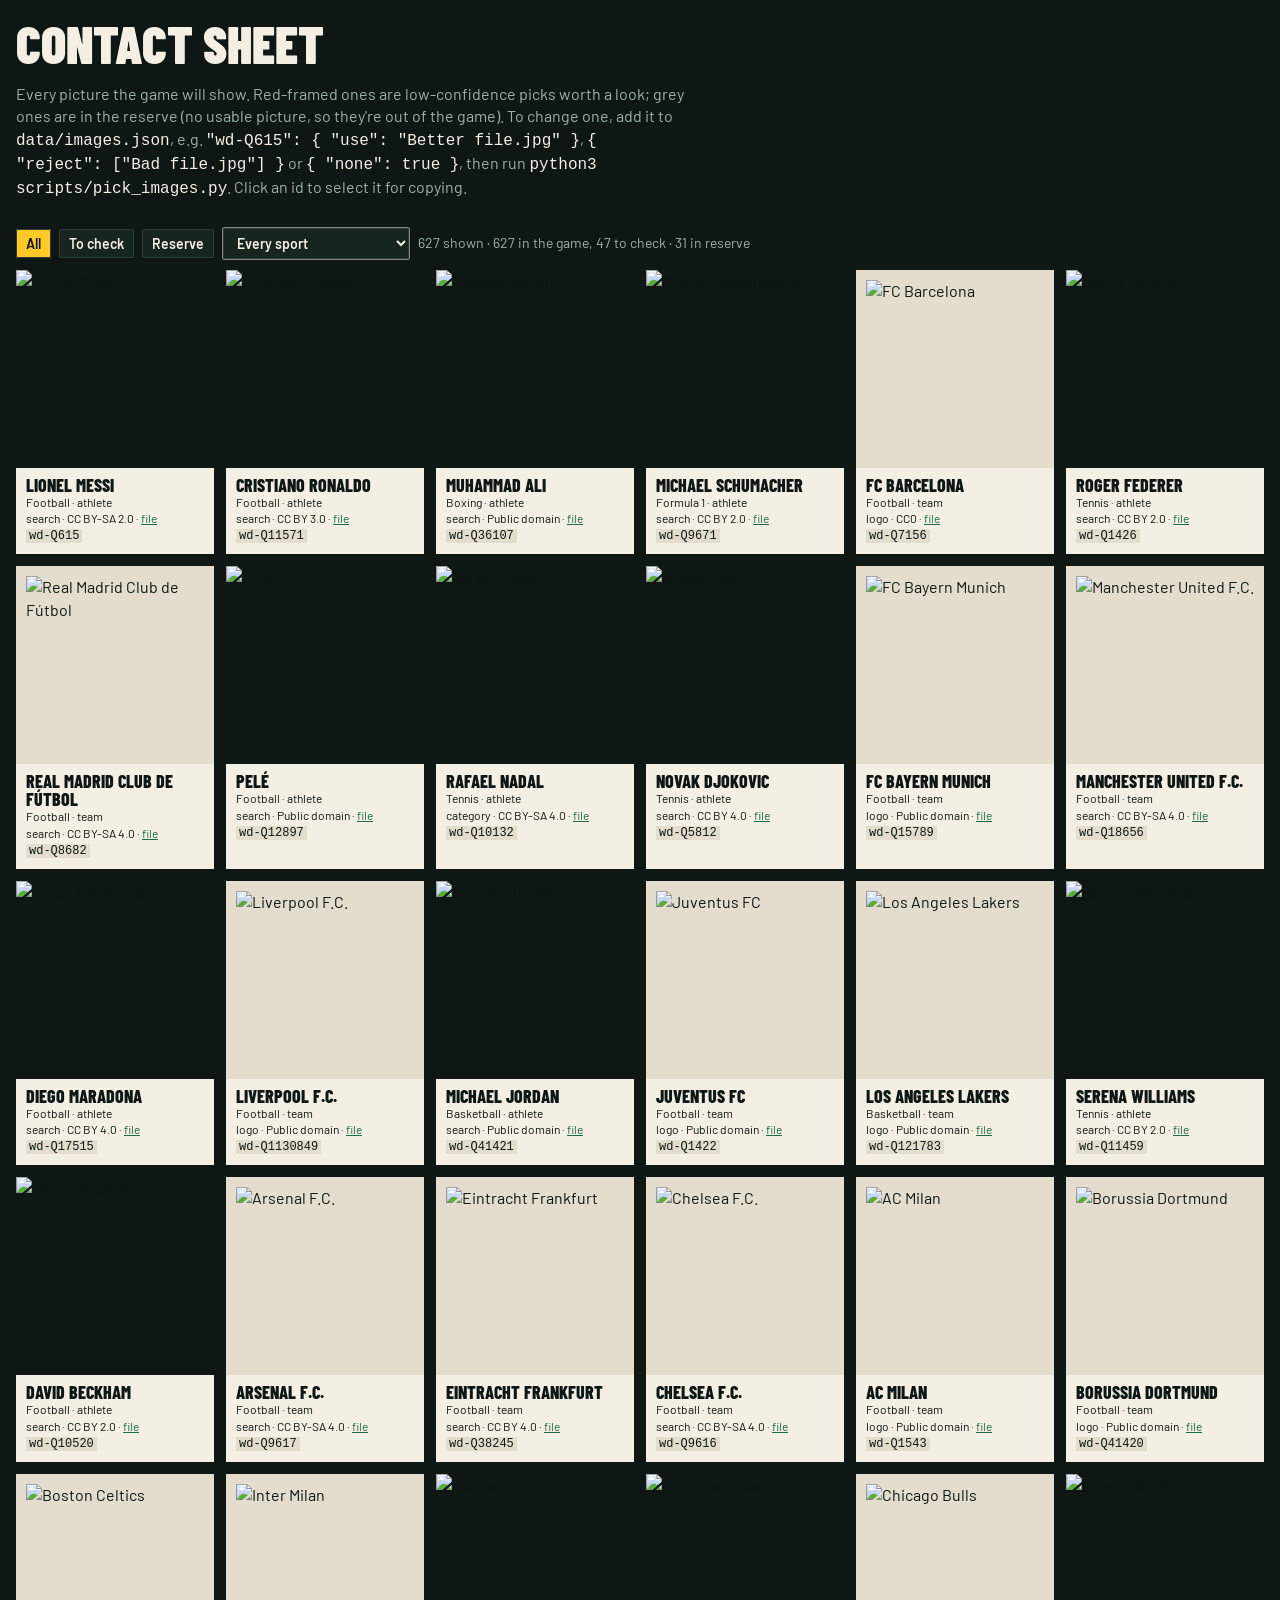
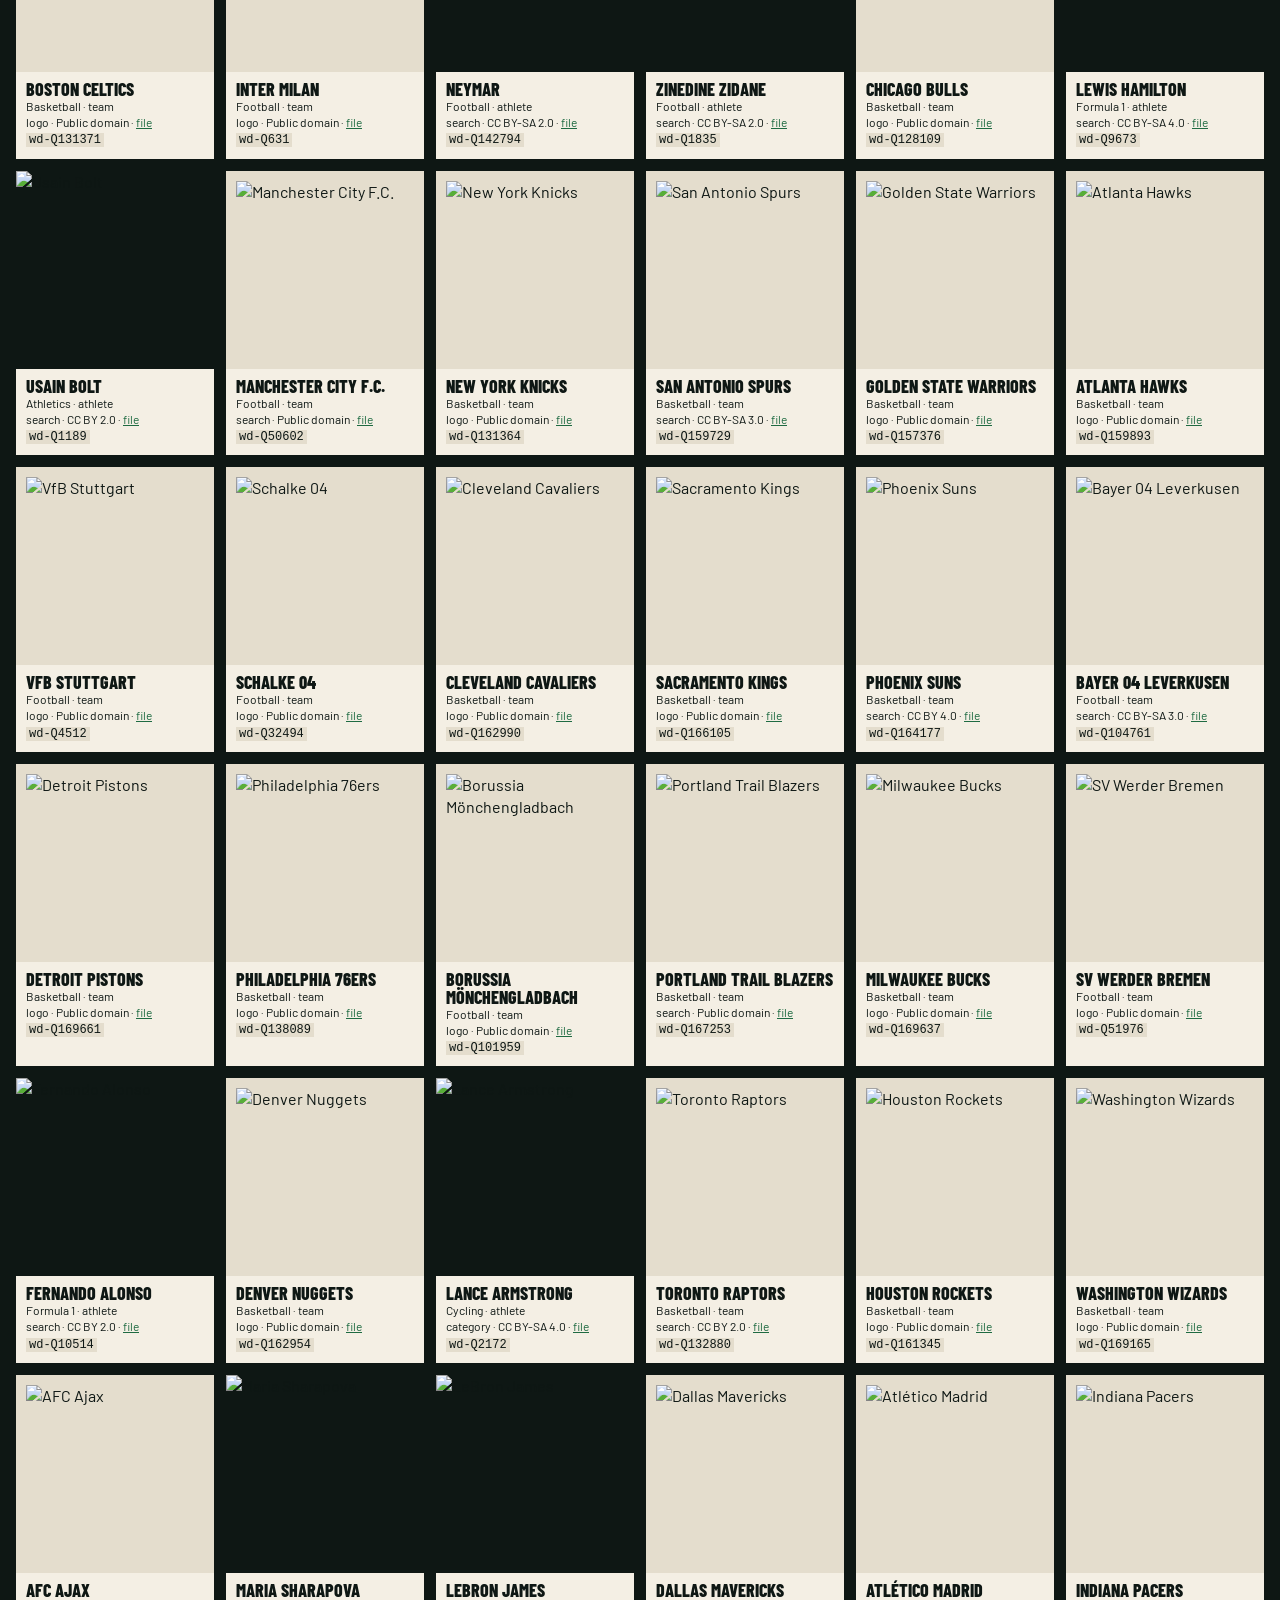
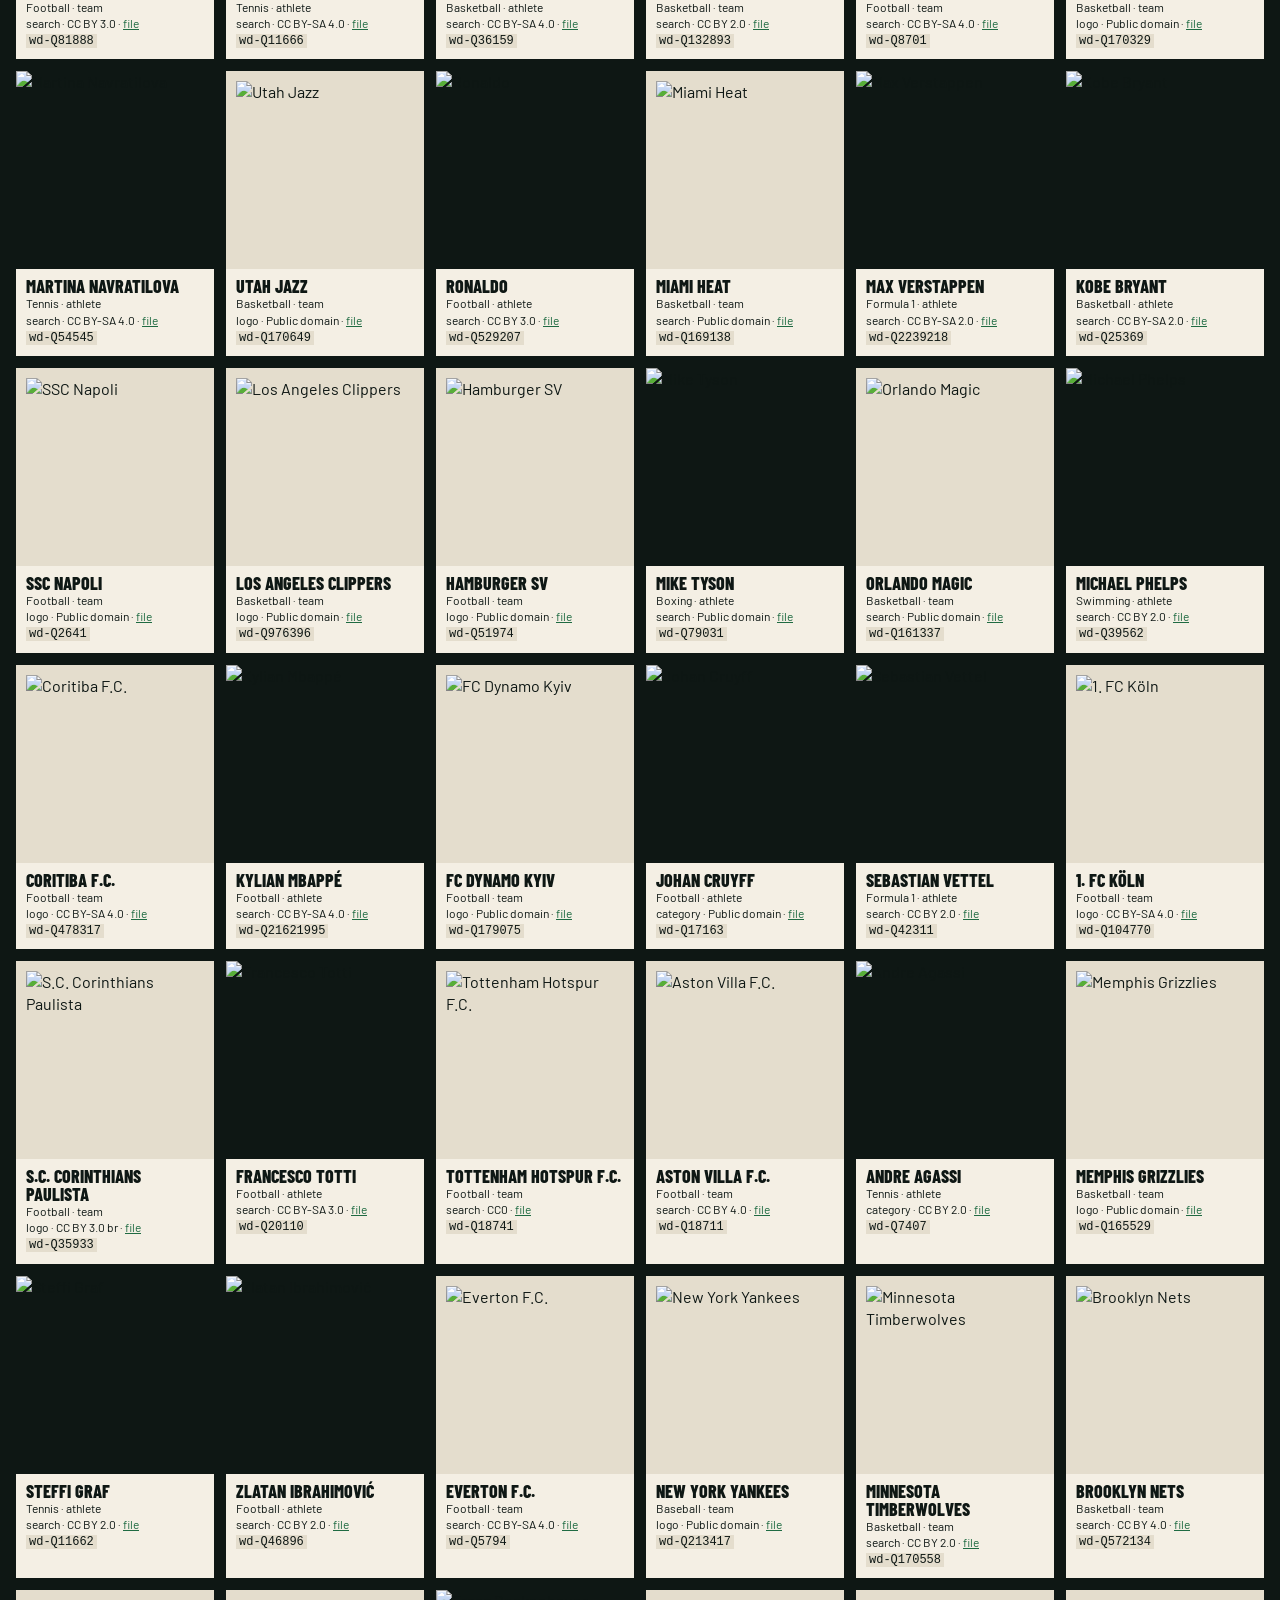
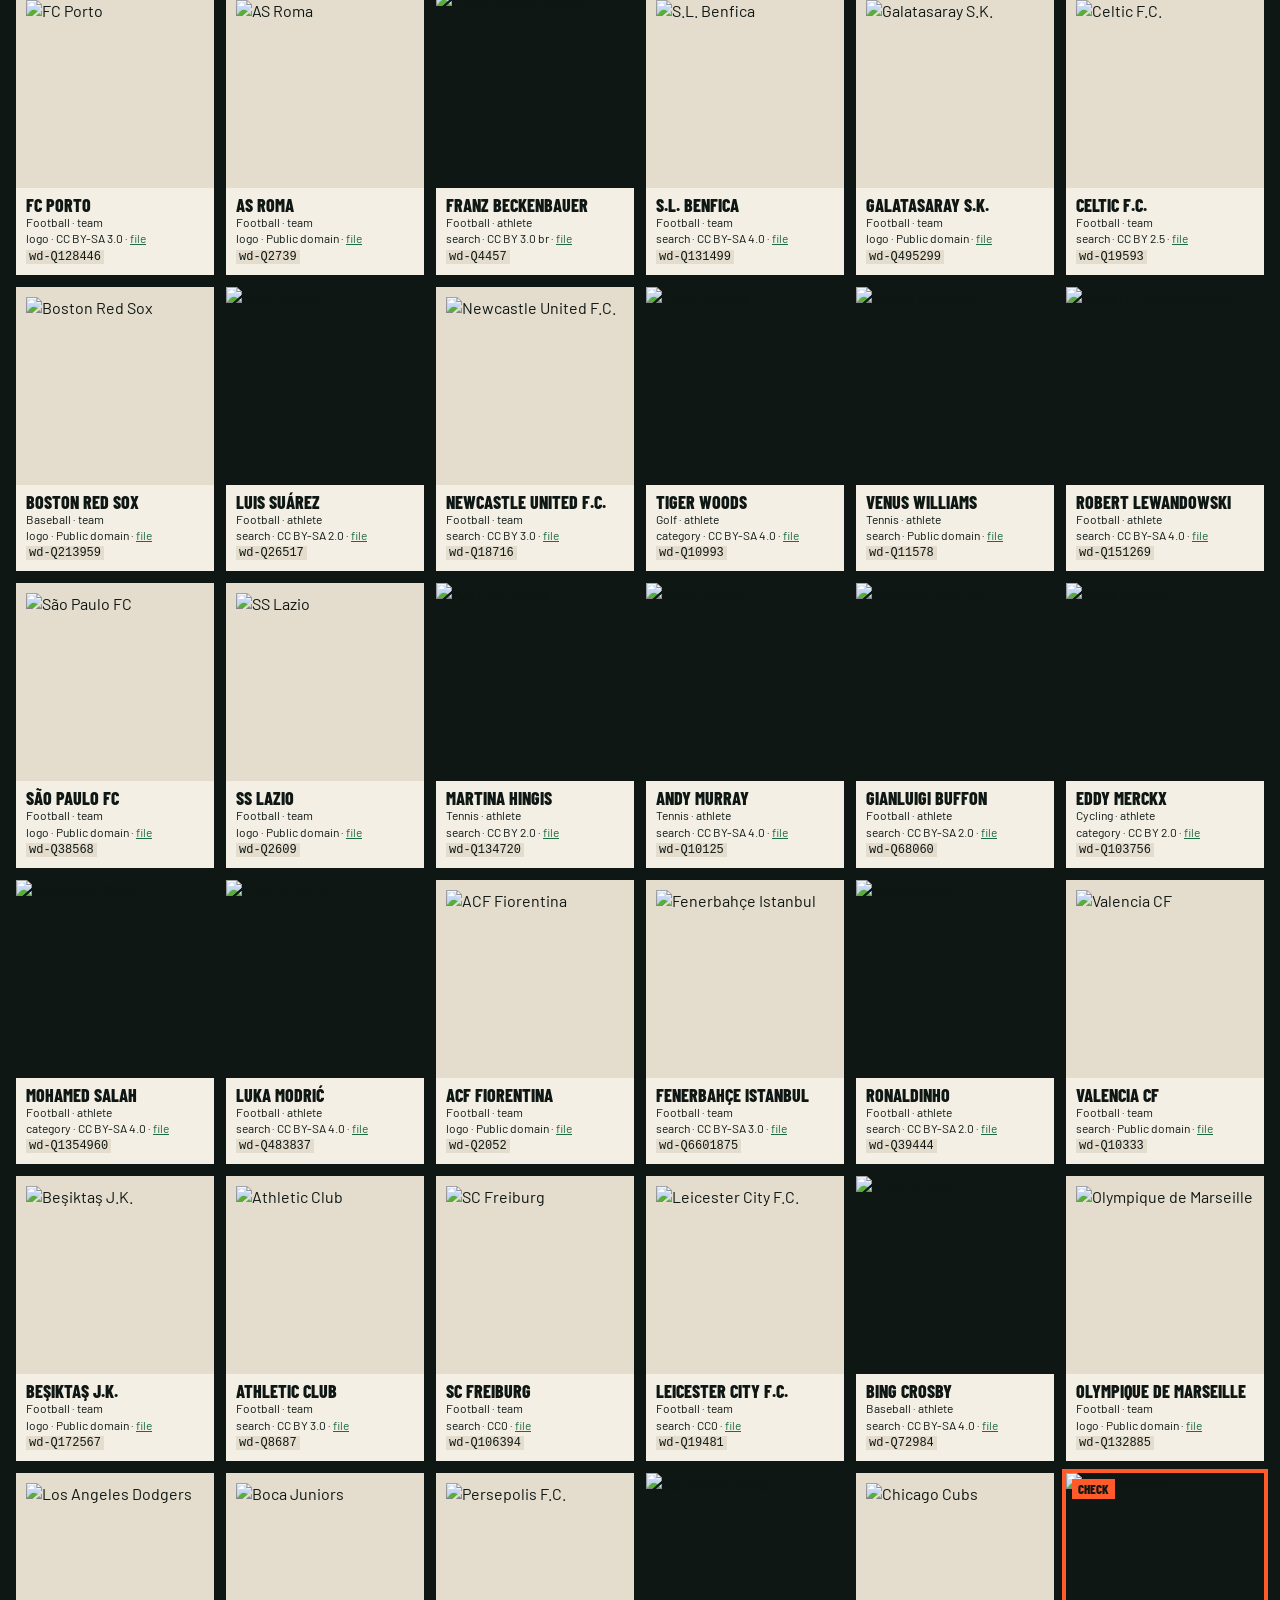
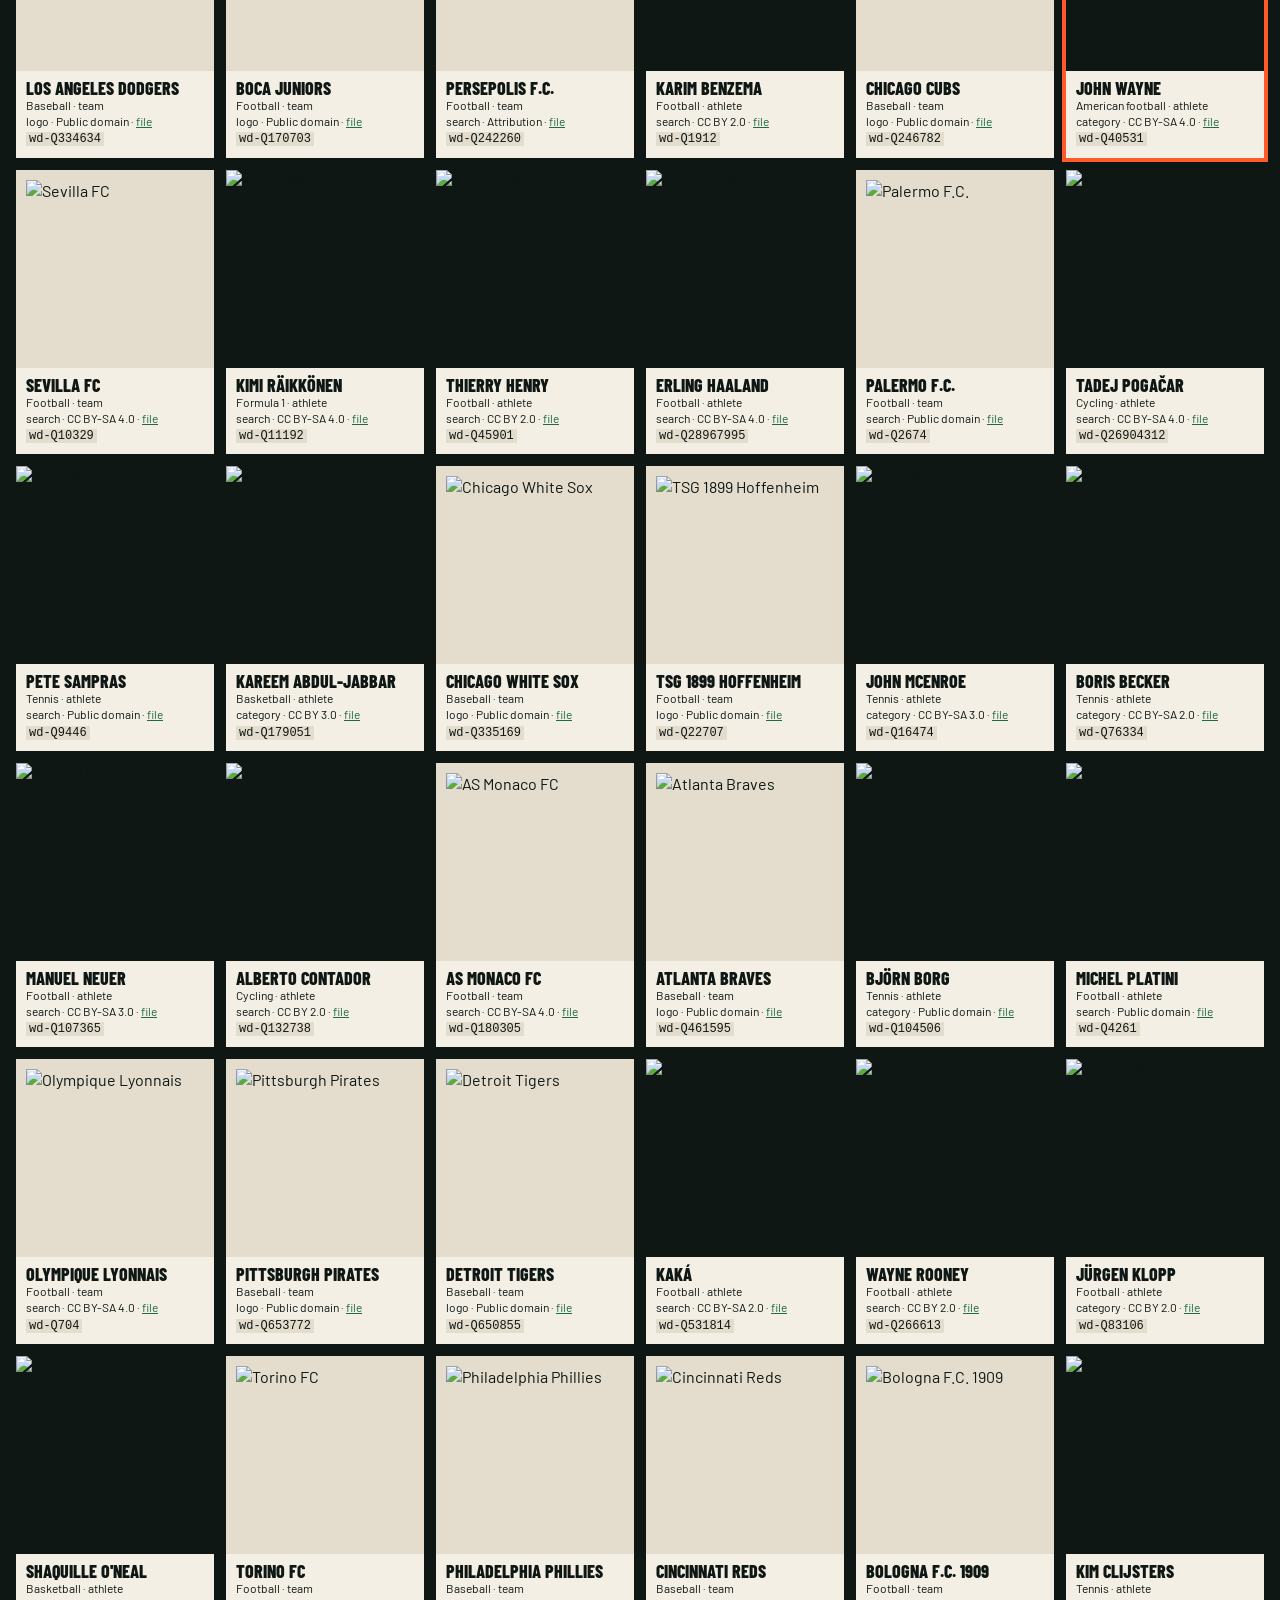
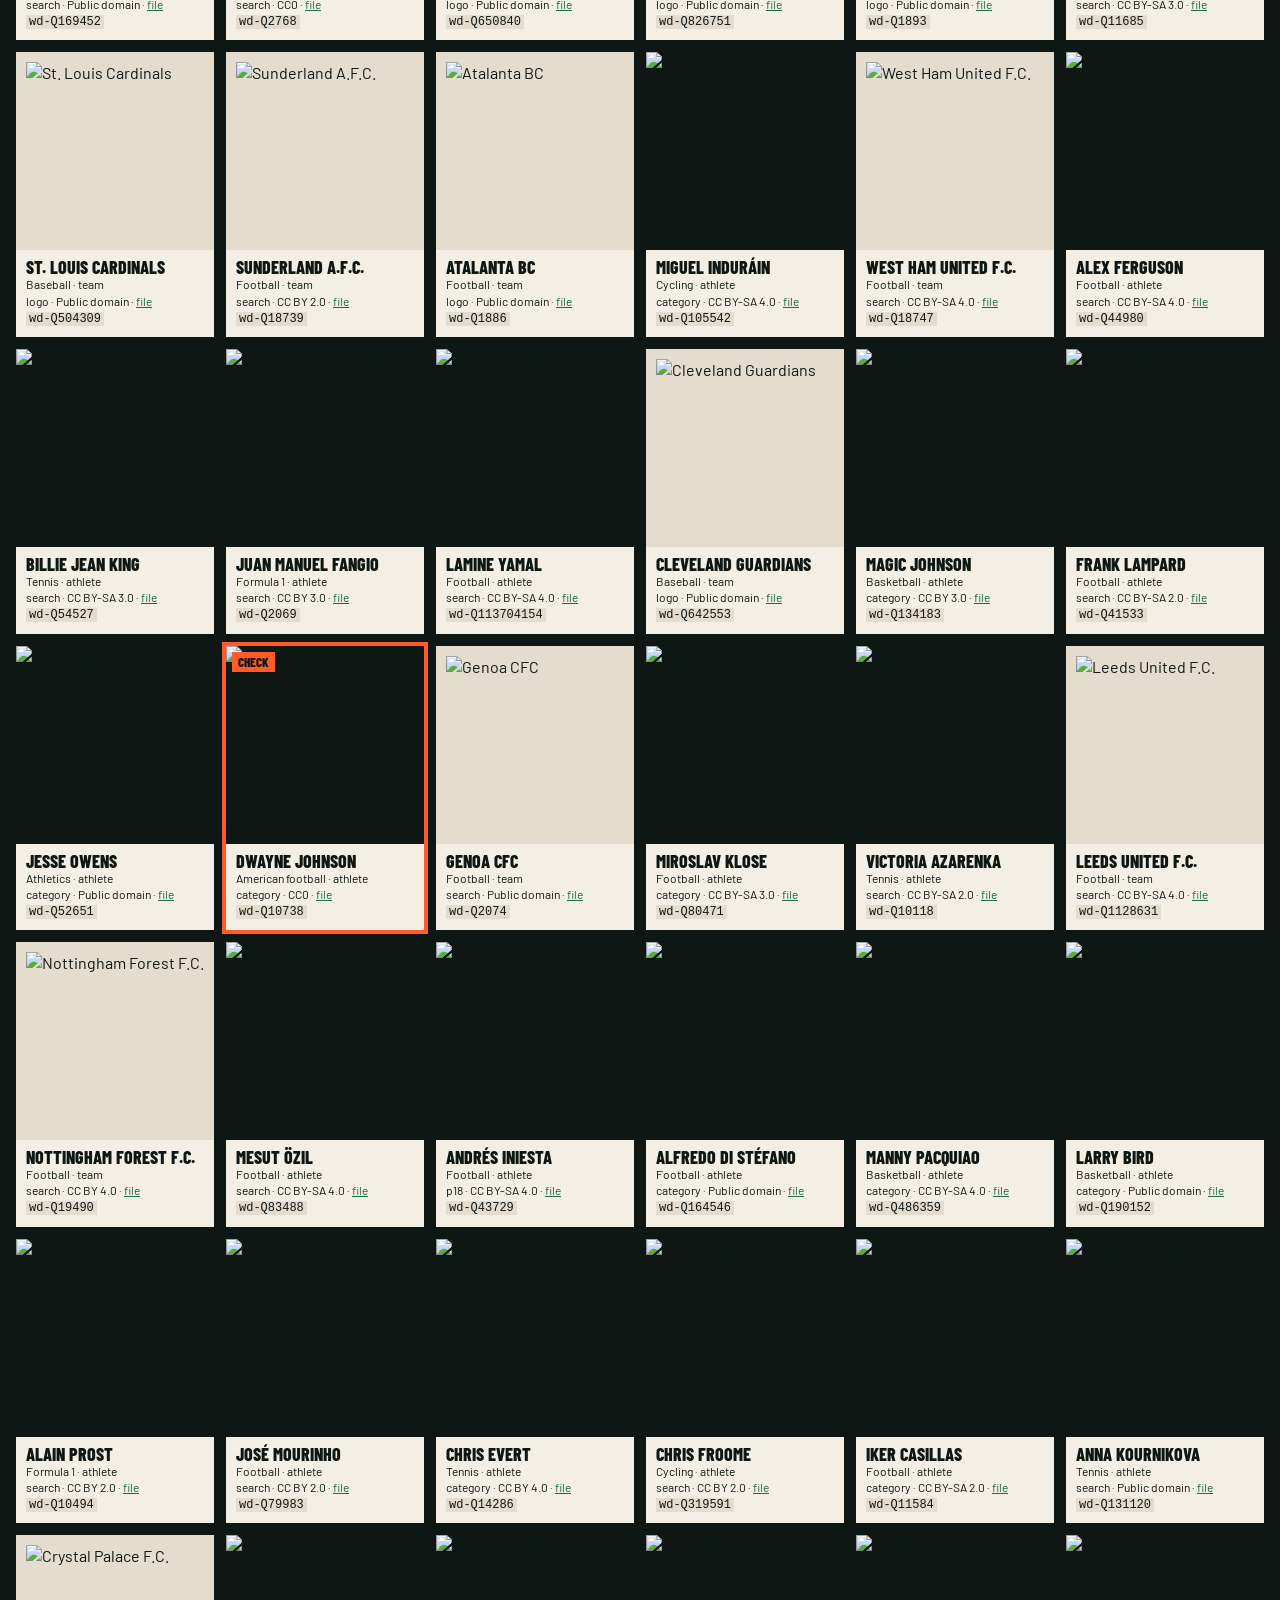
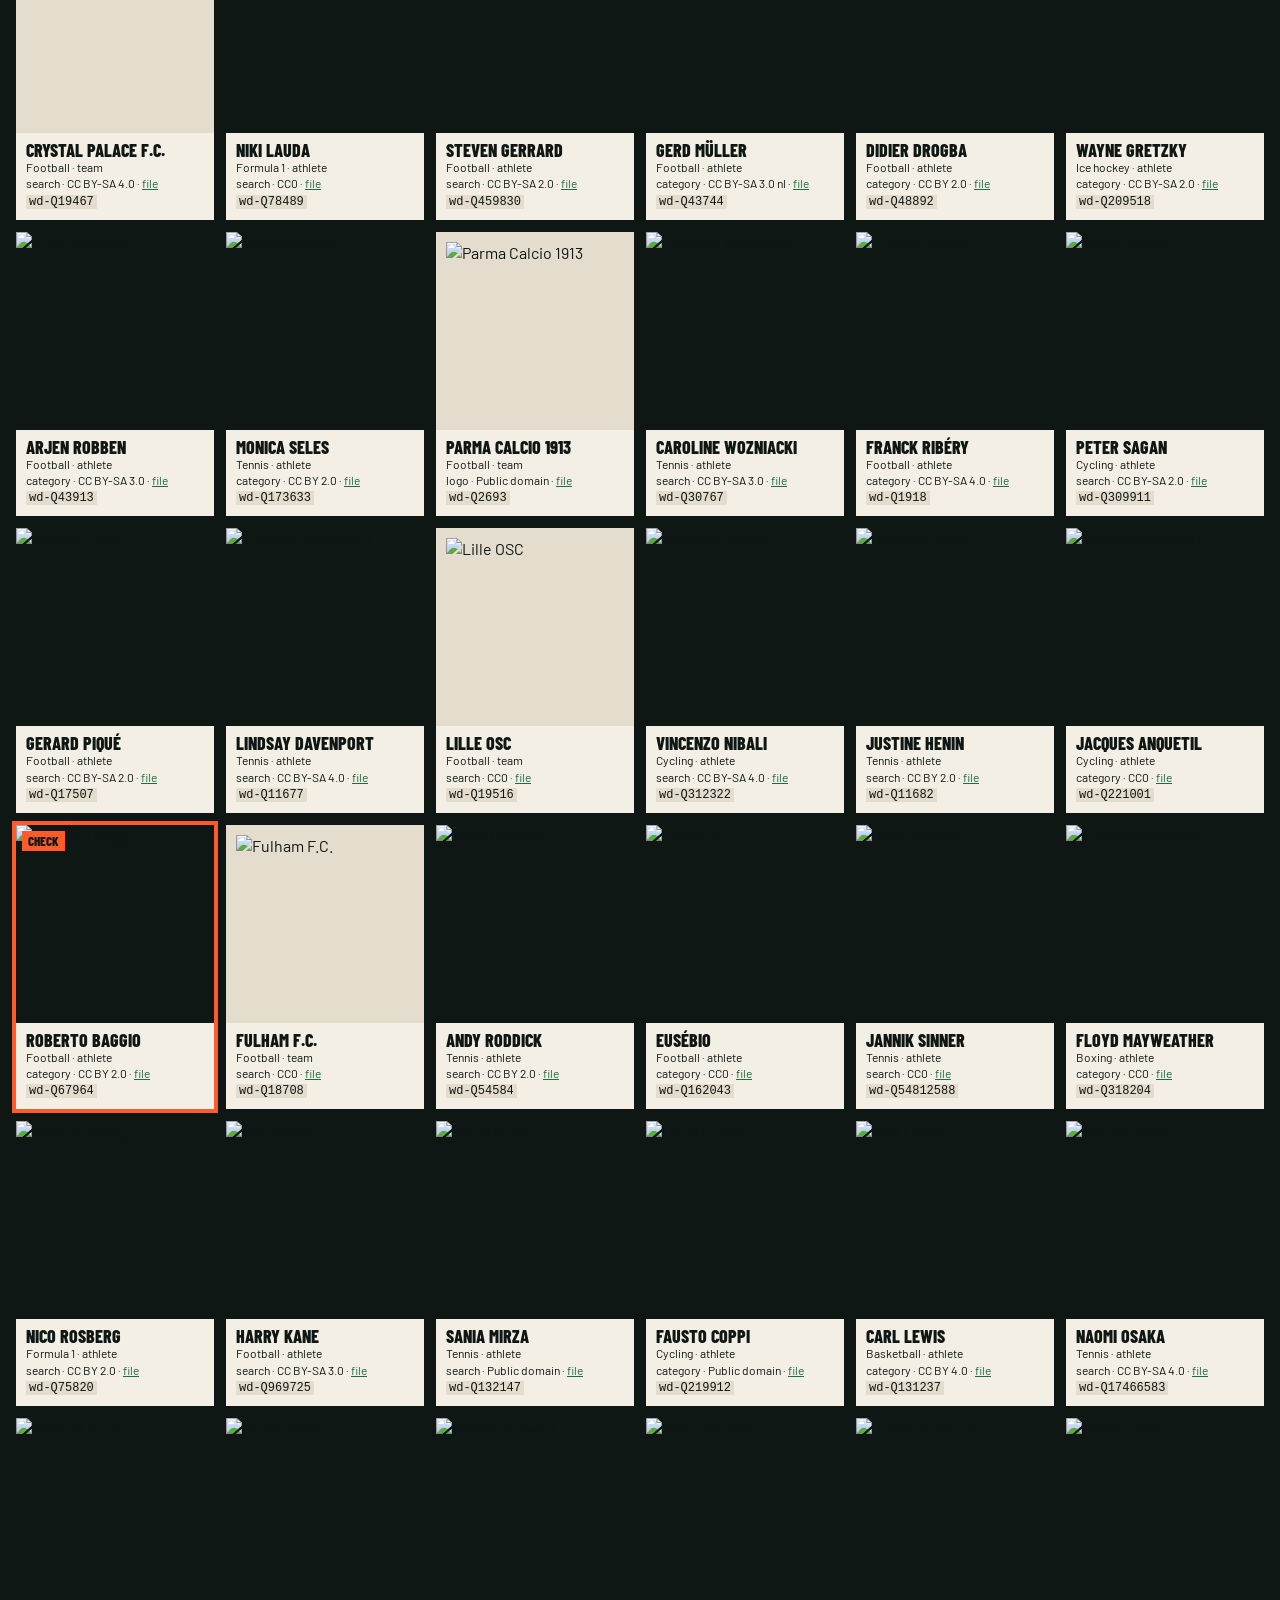
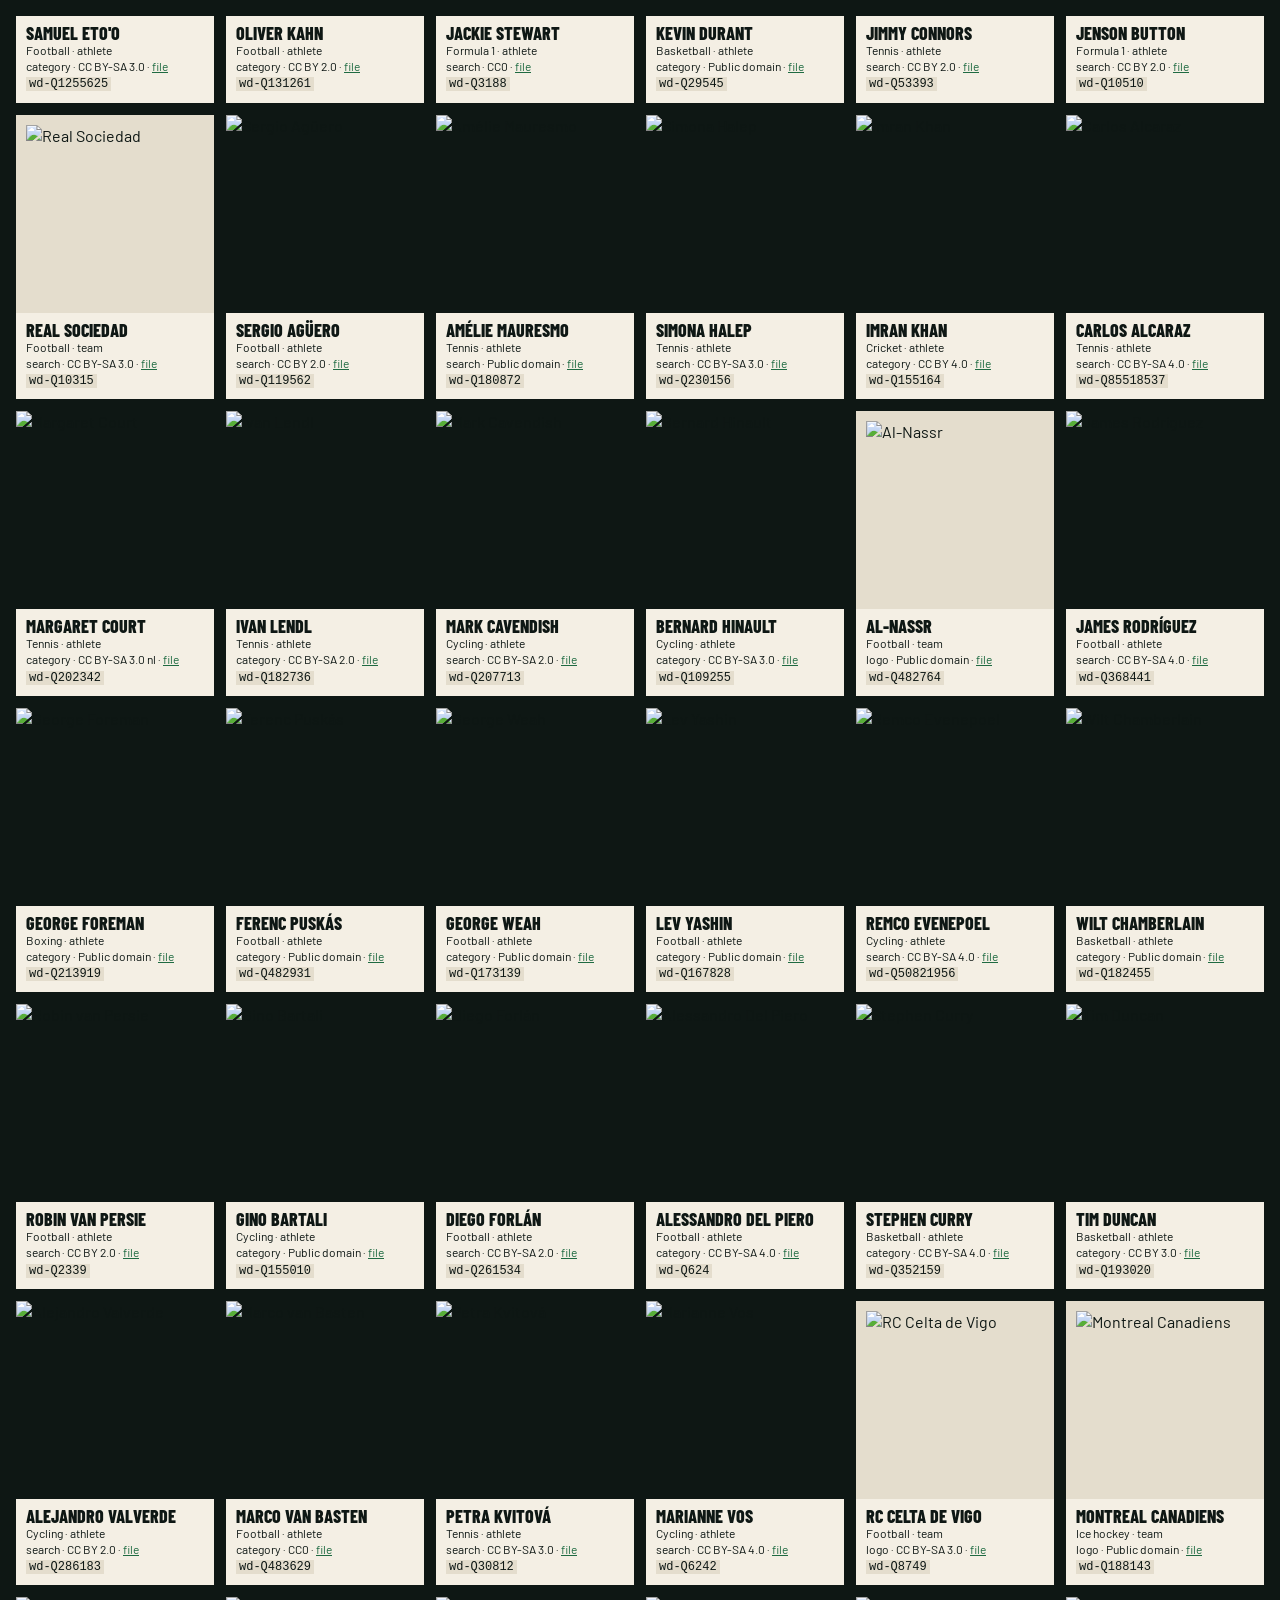
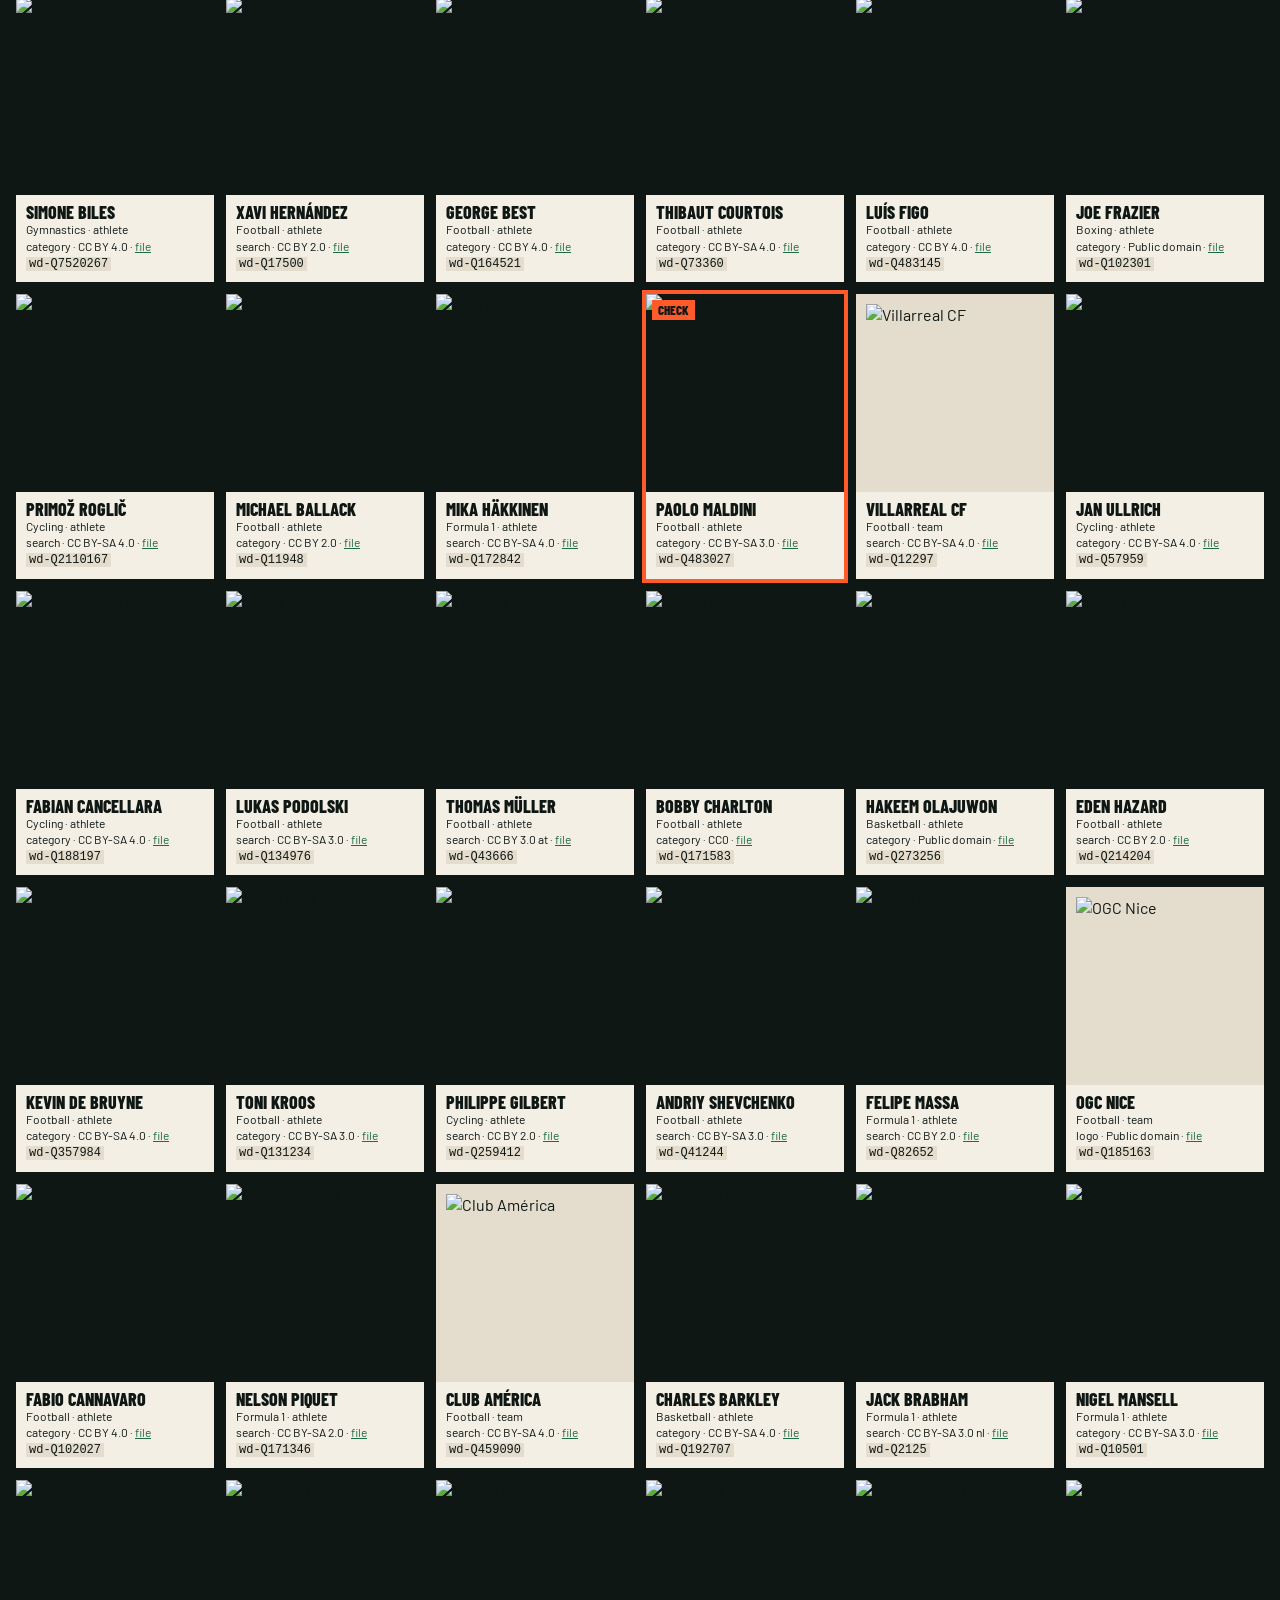
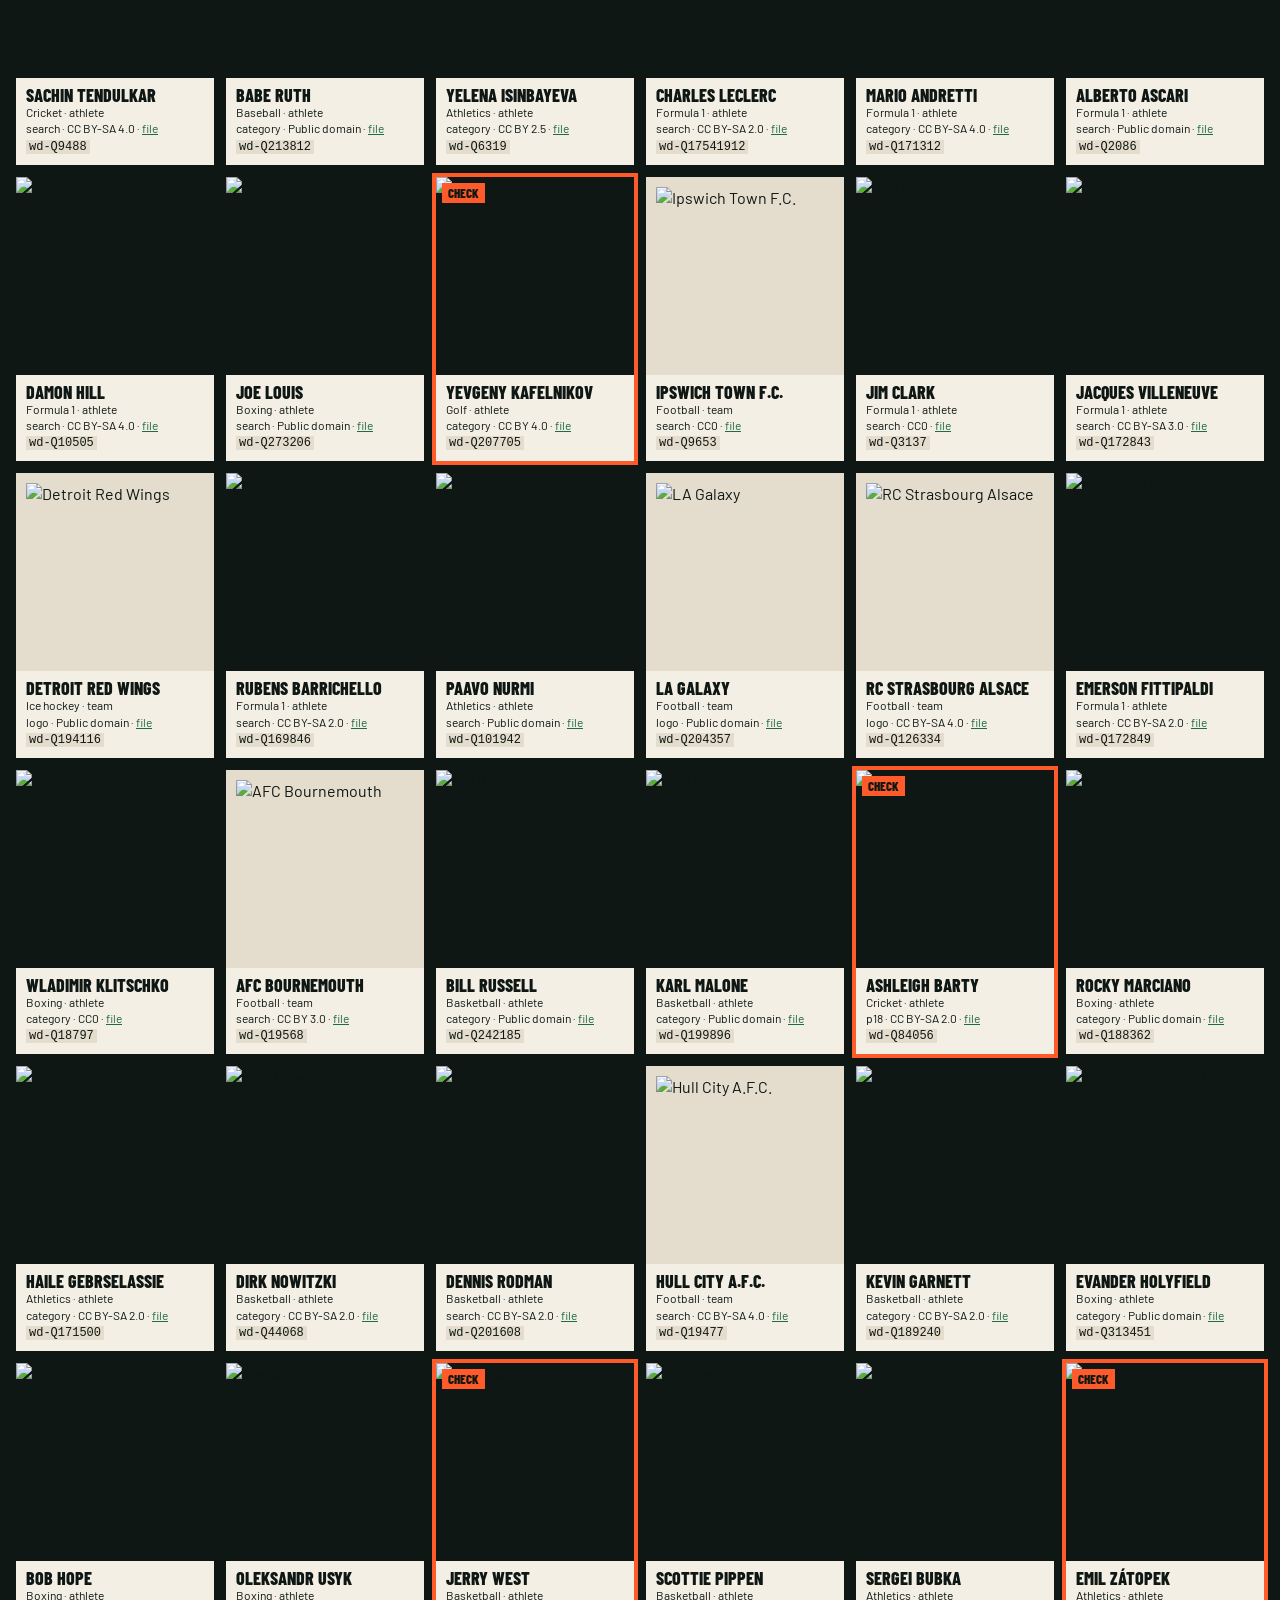
==== contact-sheet.html @ 3f0c41c8 "Part 3: action pictures for every entry, contact sheet and reserve pick_images.py scores Commons can" ====
<!doctype html>
<html lang="en">
<head>
<meta charset="utf-8">
<meta name="viewport" content="width=device-width, initial-scale=1">
<title>Home Ground contact sheet</title>
<link rel="stylesheet" href="https://fonts.googleapis.com/css2?family=Barlow+Condensed:wght@700;800;900&family=Barlow:wght@400;600&display=swap">
<link rel="stylesheet" href="css/style.css">
<style>
  /* A page for checking every picture at a glance. Not part of the game. */
  body { overflow: auto; height: auto; padding: 20px var(--edge) 60px; }
  h1 { margin: 0; font-family: var(--f-display); font-weight: 900; font-size: 52px; line-height: 0.9; text-transform: uppercase; }
  .intro { color: var(--mute-ink); max-width: 75ch; }
  .intro code { color: var(--chalk); }
  .controls { position: sticky; top: 0; z-index: 2; display: flex; flex-wrap: wrap; gap: 8px; align-items: center; padding: 10px 0; background: var(--ink); }
  .controls button, .controls select { padding: 6px 10px; border-radius: var(--hard); background: var(--ink-2); color: var(--chalk); box-shadow: inset 0 0 0 1px var(--ink-line); font: 600 14px var(--f-body); }
  .controls button[aria-pressed="true"] { background: var(--gold); color: var(--ink); }
  .summary { color: var(--mute-ink); font-size: 14px; }
  .grid { display: grid; grid-template-columns: repeat(auto-fill, minmax(190px, 1fr)); gap: 12px; }
  .cell { background: var(--chalk); color: var(--ink); display: grid; grid-template-rows: auto 1fr; }
  .cell.low { box-shadow: 0 0 0 4px var(--t-scorching); }
  .cell.reserve { box-shadow: 0 0 0 4px var(--mute-ink); opacity: 0.85; }
  .pic { aspect-ratio: 1; background: var(--ink); position: relative; }
  .pic img { width: 100%; height: 100%; object-fit: cover; object-position: 50% 22%; display: block; }
  .cell[data-type="team"] .pic img { object-fit: contain; padding: 10px; background: var(--chalk-2); }
  .flag { position: absolute; left: 6px; top: 6px; padding: 2px 6px; background: var(--t-scorching); color: var(--ink); font: 800 13px var(--f-display); text-transform: uppercase; }
  .meta { padding: 8px 10px 10px; font-size: 12px; line-height: 1.35; }
  .meta b { display: block; font-family: var(--f-display); font-weight: 800; font-size: 18px; line-height: 1; text-transform: uppercase; }
  .meta code { user-select: all; background: var(--chalk-2); padding: 0 3px; }
  .meta a { color: var(--pitch); }
</style>
</head>
<body>
<h1>Contact sheet</h1>
<p class="intro">Every picture the game will show. Red-framed ones are low-confidence picks worth a look; grey ones are in the reserve
(no usable picture, so they're out of the game). To change one, add it to <code>data/images.json</code>, e.g.
<code>"wd-Q615": { "use": "Better file.jpg" }</code>, <code>{ "reject": ["Bad file.jpg"] }</code> or <code>{ "none": true }</code>,
then run <code>python3 scripts/pick_images.py</code>. Click an id to select it for copying.</p>
<div class="controls">
  <button data-show="all" aria-pressed="true">All</button>
  <button data-show="low" aria-pressed="false">To check</button>
  <button data-show="reserve" aria-pressed="false">Reserve</button>
  <select id="sport" aria-label="Sport"><option value="">Every sport</option></select>
  <span class="summary" id="summary"></span>
</div>
<div class="grid" id="grid"></div>
<script>
const esc = (s) => String(s ?? "").replace(/[&<>"]/g, (c) => ({ "&": "&amp;", "<": "&lt;", ">": "&gt;", '"': "&quot;" })[c]);
let all = [], show = "all";

const cell = (e) => {
  const reserve = !!e.reserveReason, low = e.imageConfidence === "low";
  const img = e.image ? `<img loading="lazy" alt="${esc(e.name)}" src="${esc(e.image.replace(/width=\d+/, "width=300"))}">` : "";
  return `<div class="cell${low ? " low" : ""}${reserve ? " reserve" : ""}" data-type="${e.type}">
    <div class="pic">${img}${low ? '<span class="flag">Check</span>' : ""}</div>
    <div class="meta"><b>${esc(e.name)}</b>${esc(e.sport)} · ${esc(e.type)}<br>
      ${reserve ? `Reserve: ${esc(e.reserveReason)}` : `${esc(e.imageSource)} · ${esc(e.imageLicense)} · <a href="${esc(e.imagePage)}" target="_blank" rel="noopener">file</a>`}<br>
      <code>${esc(e.id)}</code></div></div>`;
};

function render() {
  const sport = document.getElementById("sport").value;
  const list = all.filter((e) => (!sport || e.sport === sport) &&
    (show === "all" ? !e.reserveReason : show === "low" ? e.imageConfidence === "low" && !e.reserveReason : !!e.reserveReason));
  document.getElementById("grid").innerHTML = list.map(cell).join("");
  const inGame = all.filter((e) => !e.reserveReason);
  document.getElementById("summary").textContent =
    `${list.length} shown · ${inGame.length} in the game, ${inGame.filter((e) => e.imageConfidence === "low").length} to check · ${all.length - inGame.length} in reserve`;
}

Promise.all([fetch("data/players.json").then((r) => r.json()), fetch("data/reserve.json").then((r) => (r.ok ? r.json() : [])).catch(() => [])])
  .then(([players, reserve]) => {
    all = [...players, ...reserve];
    const sports = [...new Set(all.map((e) => e.sport))].sort();
    document.getElementById("sport").innerHTML += sports.map((s) => `<option>${esc(s)}</option>`).join("");
    render();
  });
document.querySelectorAll("[data-show]").forEach((b) => b.onclick = () => {
  show = b.dataset.show;
  document.querySelectorAll("[data-show]").forEach((x) => x.setAttribute("aria-pressed", String(x === b)));
  render();
});
document.getElementById("sport").onchange = render;
</script>
</body>
</html>
---- css/style.css ----
/* Home Ground. A matchday broadcast over a full-screen satellite map.
   Every colour comes from the palette below; nothing else in this file (or the JS) uses a raw colour.
   See palette.html for the swatches and contrast checks. */

:root {
  /* ── Palette ─────────────────────────────────────── */
  --ink: #0e1714;          /* dark base: scoreboard, panels, body text on chalk */
  --ink-2: #18251f;        /* raised ink (readout wells, hover) */
  --ink-line: #2c3d35;     /* hairlines on ink */
  --chalk: #f4efe4;        /* warm off-white: the ticket, text on ink */
  --chalk-2: #e4ddcd;      /* chalk shade: tape shadow, image well */
  --mute-ink: #9fb2a7;     /* secondary text on ink */
  --mute-chalk: #575c55;   /* secondary text on chalk */
  --gold: #ffc928;         /* primary accent, for key moments only */
  --pitch: #1f6b42;        /* secondary accent: pitch green */
  --sea: #0a2230;          /* map: the ocean behind the imagery */
  --land: #33503f;         /* map: plain land, only seen if imagery fails */

  /* the seven result tiers (ink text sits on each one) */
  --t-bullseye: #ffc928;
  --t-scorching: #ff5a2a;
  --t-hot: #ff8f24;
  --t-warm: #f2d64b;
  --t-cool: #86cdf3;
  --t-cold: #4a94ef;
  --t-frozen: #e3f4ff;

  /* ── Type ────────────────────────────────────────── */
  --f-display: "Barlow Condensed", "Arial Narrow", "Roboto Condensed", sans-serif;
  --f-body: "Barlow", system-ui, -apple-system, "Segoe UI", sans-serif;

  /* ── Layout ──────────────────────────────────────── */
  --bar-h: 58px;           /* height of the scoreboard strip */
  --edge: max(16px, env(safe-area-inset-left, 0px));
  --hard: 2px;             /* corner radius: blocks are hard-edged on purpose */
  color-scheme: dark;
}

*, *::before, *::after { box-sizing: border-box; }
[hidden] { display: none !important; }
html, body { height: 100%; }
body {
  margin: 0; overflow: hidden; background: var(--ink); color: var(--chalk);
  font-family: var(--f-body); font-size: 16px; line-height: 1.4;
  -webkit-font-smoothing: antialiased;
}
button { font: inherit; color: inherit; cursor: pointer; border: 0; background: none; padding: 0; }
:focus-visible { outline: 3px solid var(--gold); outline-offset: 2px; }
.sr { position: absolute; width: 1px; height: 1px; overflow: hidden; clip: rect(0 0 0 0); white-space: nowrap; }

/* ── The map, full-bleed ───────────────────────────── */
/* The map container must have a real size and no CSS transforms (they break MapLibre's click maths). */
.stage { position: fixed; inset: 0; }
#map { position: absolute; inset: 0; background: var(--sea); }
#map .maplibregl-canvas { cursor: crosshair; }
.maplibregl-ctrl-top-right { top: calc(var(--bar-h) + env(safe-area-inset-top, 0px) + 8px); right: max(8px, env(safe-area-inset-right, 0px)); }
.maplibregl-ctrl-group { border-radius: var(--hard) !important; background: var(--ink) !important; box-shadow: none !important; border: 2px solid var(--ink); }
.maplibregl-ctrl-group button + button { border-top: 1px solid var(--ink-line) !important; }
.maplibregl-ctrl-group button .maplibregl-ctrl-icon { filter: invert(1); }

/* ── Scoreboard strip ──────────────────────────────── */
.bar {
  position: fixed; top: 0; left: 0; right: 0; z-index: 10;
  height: calc(var(--bar-h) + env(safe-area-inset-top, 0px)); padding-top: env(safe-area-inset-top, 0px);
  padding-left: var(--edge); padding-right: max(16px, env(safe-area-inset-right, 0px));
  display: flex; align-items: center; gap: 18px;
  background: var(--ink); border-bottom: 3px solid var(--gold);
}
.brand { display: flex; align-items: center; gap: 9px; color: var(--gold); min-width: 0; }
.brand .mark { width: 30px; height: 30px; flex: none; }
.wordmark { font-family: var(--f-display); font-weight: 900; font-size: 24px; letter-spacing: 0.04em; text-transform: uppercase; color: var(--chalk); line-height: 1; white-space: nowrap; }
.dayno { font-family: var(--f-display); font-weight: 700; font-size: 15px; letter-spacing: 0.06em; text-transform: uppercase; color: var(--mute-ink); white-space: nowrap; }

/* Round tracker: jersey numbers. Played rounds take their tier colour; the current one is chalk. */
.tracker { display: flex; gap: 4px; margin: 0 0 0 auto; padding: 0; list-style: none; }
.chip {
  width: 34px; height: 38px; display: grid; place-items: center; border-radius: var(--hard);
  font-family: var(--f-display); font-weight: 900; font-size: 22px; line-height: 1; color: var(--mute-ink);
  background: var(--ink-2); box-shadow: inset 0 0 0 1px var(--ink-line);
  transition: background-color 300ms, color 300ms;
}
.chip[data-state="done"] { background: var(--c); color: var(--ink); box-shadow: none; }
.chip[data-state="now"] { background: var(--chalk); color: var(--ink); box-shadow: none; transform: translateY(-2px); }

/* Readouts: label above big digits, in recessed wells. Score is the gold one. */
.board { display: flex; gap: 2px; }
.readout { display: grid; padding: 4px 12px 5px; min-width: 84px; background: var(--ink-2); box-shadow: inset 0 0 0 1px var(--ink-line); }
.readout:first-child { border-radius: var(--hard) 0 0 var(--hard); }
.readout:last-child { border-radius: 0 var(--hard) var(--hard) 0; }
.readout span { display: flex; align-items: center; gap: 6px; font-size: 11px; font-weight: 700; letter-spacing: 0.1em; text-transform: uppercase; color: var(--mute-ink); }
.readout b { font-family: var(--f-display); font-weight: 800; font-size: 28px; line-height: 0.95; text-align: right; font-variant-numeric: tabular-nums; color: var(--chalk); }
.readout:first-child b { color: var(--gold); }
.unit { padding: 0 5px; border-radius: var(--hard); box-shadow: inset 0 0 0 1px var(--mute-ink); font-size: 11px; font-weight: 700; line-height: 15px; color: var(--chalk); letter-spacing: 0.06em; }
.unit:hover { box-shadow: inset 0 0 0 1px var(--gold); color: var(--gold); }
.square { width: 38px; height: 38px; flex: none; border-radius: var(--hard); background: var(--ink-2); box-shadow: inset 0 0 0 1px var(--ink-line); font-family: var(--f-display); font-weight: 900; font-size: 20px; }
.square:hover { box-shadow: inset 0 0 0 2px var(--gold); }

/* ── The question: a matchday ticket ───────────────── */
/* Chalk with a pitch-green stub edge, notches cut out at the perforation, and a gold tape strip. */
.ticket {
  --perf: 104px; /* where the perforation (and its notches) sits */
  position: fixed; z-index: 8; left: var(--edge); top: calc(var(--bar-h) + env(safe-area-inset-top, 0px) + 18px);
  width: min(440px, calc(100vw - 2 * var(--edge)));
  padding: 16px 20px 18px 22px; color: var(--ink); background: var(--chalk);
  border-left: 8px solid var(--pitch);
  /* two notches at the perforation, like a torn-off ticket (#0000/#000 here are mask alpha, not colours) */
  -webkit-mask: radial-gradient(circle 10px at 0 var(--perf), #0000 97%, #000) left / 51% 100% no-repeat,
                radial-gradient(circle 10px at 100% var(--perf), #0000 97%, #000) right / 51% 100% no-repeat;
          mask: radial-gradient(circle 10px at 0 var(--perf), #0000 97%, #000) left / 51% 100% no-repeat,
                radial-gradient(circle 10px at 100% var(--perf), #0000 97%, #000) right / 51% 100% no-repeat;
  filter: drop-shadow(0 6px 0 color-mix(in srgb, var(--ink) 35%, transparent));
}
.ticket-top { display: flex; align-items: center; gap: 10px; flex-wrap: wrap; padding-right: 40px; }
.roundno { font-family: var(--f-display); font-weight: 800; font-size: 15px; letter-spacing: 0.08em; text-transform: uppercase; color: var(--mute-chalk); }
.kind { font-family: var(--f-display); font-weight: 800; font-size: 15px; letter-spacing: 0.08em; text-transform: uppercase; color: var(--pitch); }
/* tape strip with the sport and its icon */
.tape {
  display: inline-flex; align-items: center; gap: 6px; padding: 3px 12px 3px 9px;
  background: var(--gold); color: var(--ink); font-family: var(--f-display); font-weight: 800; font-size: 16px; letter-spacing: 0.03em;
  transform: rotate(-2deg); clip-path: polygon(3% 0, 100% 4%, 97% 100%, 0 94%);
}
.tape svg { width: 16px; height: 16px; flex: none; }
/* The name, set big like a broadcast caption. */
.who {
  margin: 10px 0 0; font-family: var(--f-display); font-weight: 900; text-transform: uppercase;
  font-size: clamp(40px, 4.6vw, 64px); line-height: 0.86; letter-spacing: -0.005em;
  text-wrap: balance; overflow-wrap: break-word;
}
.ticket-body { display: grid; grid-template-columns: 132px 1fr; gap: 16px; align-items: end; margin-top: 18px; padding-top: 16px; border-top: 2px dashed var(--chalk-2); }
.ask { margin: 0; font-size: 15px; line-height: 1.35; color: var(--mute-chalk); }
.ask b { display: block; margin-bottom: 2px; font-family: var(--f-display); font-weight: 800; font-size: 22px; line-height: 1; letter-spacing: 0.02em; color: var(--ink); text-transform: uppercase; }
/* collapse: the ticket folds down to its top row and the name */
.collapse { position: absolute; top: 12px; right: 12px; width: 32px; height: 32px; display: grid; place-items: center; border-radius: var(--hard); background: var(--ink); color: var(--chalk); }
.collapse svg { width: 18px; height: 18px; fill: none; stroke: currentColor; stroke-width: 2.5; stroke-linecap: round; stroke-linejoin: round; transition: transform 200ms; }
.ticket.folded .ticket-body { display: none; }
.ticket.folded .collapse svg { transform: rotate(180deg); }
.ticket.folded .who { font-size: clamp(30px, 3.2vw, 40px); }
/* new round: the ticket slides in */
.ticket.enter { animation: deal 380ms cubic-bezier(0.2, 0.8, 0.3, 1) both; }
@keyframes deal { from { opacity: 0; transform: translateX(-24px) rotate(-1.5deg); } to { opacity: 1; transform: none; } }

/* Picture of the athlete or team: a fixed-size frame (so nothing jumps when it loads). */
.portrait { position: relative; margin: 0; width: 132px; aspect-ratio: 1; max-width: 100%; background: var(--ink); box-shadow: 4px 4px 0 var(--gold); }
.portrait img { position: absolute; inset: 0; width: 100%; height: 100%; object-fit: cover; object-position: 50% 22%; opacity: 0; transition: opacity 250ms; }
.portrait img.loaded { opacity: 1; }
.portrait img:not([src]) { visibility: hidden; }  /* no picture: nothing drawn, not even a broken-image icon */
.portrait[data-kind="team"] img { object-fit: contain; padding: 12px; background: var(--chalk); }
.initials { position: absolute; inset: 0; display: grid; place-content: center; justify-items: center; gap: 4px; font-family: var(--f-display); font-weight: 900; font-size: 44px; line-height: 1; color: var(--gold); }
.initials svg { width: 26px; height: 26px; opacity: 0.8; }
.credit-btn { position: absolute; right: -8px; bottom: -8px; width: 22px; height: 22px; border-radius: var(--hard); background: var(--ink); color: var(--chalk); box-shadow: 0 0 0 2px var(--chalk); font: 700 12px/1 var(--f-body); }
.credit { position: absolute; left: 0; top: calc(100% + 12px); z-index: 2; width: 250px; padding: 8px 10px; background: var(--ink); color: var(--chalk); font-size: 12px; line-height: 1.4; }
.credit a, .credits a { color: inherit; }

/* ── The dock: guess controls ──────────────────────── */
.dock {
  position: fixed; z-index: 9; left: 50%; transform: translateX(-50%);
  bottom: calc(22px + env(safe-area-inset-bottom, 0px));
  display: flex; align-items: center; gap: 12px; width: max-content; max-width: calc(100vw - 2 * var(--edge));
}
.status { padding: 8px 12px; background: var(--ink); color: var(--chalk); font-size: 14px; max-width: 280px; }
.status b { color: var(--gold); font-weight: 700; }
/* The big button. Gold only once a pin is down: that's the moment that matters. */
.go {
  min-width: 260px; height: 64px; padding: 0 28px; border-radius: var(--hard);
  font-family: var(--f-display); font-weight: 900; font-size: 30px; letter-spacing: 0.02em;
  background: var(--gold); color: var(--ink); box-shadow: 0 6px 0 var(--ink);
  transition: transform 120ms, box-shadow 120ms;
}
.go:active { transform: translateY(4px); box-shadow: 0 2px 0 var(--ink); }
.go:disabled { background: var(--ink); color: var(--mute-ink); box-shadow: inset 0 0 0 2px var(--ink-line); cursor: not-allowed; font-size: 22px; }
/* small secondary action */
.minor { padding: 8px 12px; border-radius: var(--hard); background: var(--chalk); color: var(--ink); font-family: var(--f-display); font-weight: 800; font-size: 17px; letter-spacing: 0.02em; white-space: nowrap; box-shadow: 0 4px 0 var(--ink); }
.minor span { color: var(--mute-chalk); }
.minor:hover { background: var(--chalk-2); }

/* ── The result: a scoreboard panel ────────────────── */
/* An ink block with a thick tier-coloured edge, a huge distance, and the tier stamped on. */
.dock.result-mode { left: var(--edge); transform: none; width: min(680px, calc(100vw - 2 * var(--edge))); max-width: none; }
.result {
  position: relative; width: 100%; display: grid; grid-template-columns: auto auto 1fr; gap: 0 28px; align-items: end;
  padding: 18px 22px 20px 26px; background: var(--ink); color: var(--chalk); border-left: 12px solid var(--tier);
  box-shadow: 0 8px 0 color-mix(in srgb, var(--ink) 35%, transparent);
  animation: slam 300ms cubic-bezier(0.2, 0.9, 0.3, 1.2) both;
}
@keyframes slam { from { opacity: 0; transform: translateY(30px); } to { opacity: 1; transform: none; } }
.stat { display: grid; }
.stat b { font-family: var(--f-display); font-weight: 900; font-size: 64px; line-height: 0.85; font-variant-numeric: tabular-nums; }
.stat.big b { font-size: 108px; color: var(--tier); }
.stat span { margin-top: 6px; font-size: 12px; font-weight: 700; letter-spacing: 0.1em; text-transform: uppercase; color: var(--mute-ink); }
/* the tier, stamped on at an angle */
.stamp {
  justify-self: end; align-self: start; padding: 4px 12px; border: 3px solid var(--tier); color: var(--tier);
  font-family: var(--f-display); font-weight: 900; font-size: 26px; line-height: 1; text-transform: uppercase; letter-spacing: 0.03em;
  transform: rotate(-6deg); animation: stamp 420ms 250ms cubic-bezier(0.3, 1.6, 0.5, 1) both;
}
@keyframes stamp { from { opacity: 0; transform: rotate(-6deg) scale(1.8); } to { opacity: 1; transform: rotate(-6deg) scale(1); } }
.result .sports { grid-column: 1 / -1; margin-top: 10px; color: var(--tier); font-family: var(--f-display); font-weight: 700; font-size: 20px; }
.result .sports:empty { display: none; }
.result .place { grid-column: 1 / 3; margin-top: 12px; font-family: var(--f-display); font-weight: 800; font-size: 26px; line-height: 1; text-transform: uppercase; }
.result .place small { display: block; margin-top: 3px; font-family: var(--f-body); font-weight: 500; font-size: 14px; text-transform: none; color: var(--mute-ink); }
.result .line { grid-column: 1 / 3; margin-top: 6px; font-size: 15px; color: var(--chalk); }
.result .honours { grid-column: 1 / -1; margin-top: 12px; padding-top: 10px; border-top: 1px solid var(--ink-line); font-size: 14px; color: var(--chalk); }
.result .honours span { margin-right: 8px; font-size: 11px; font-weight: 700; letter-spacing: 0.12em; text-transform: uppercase; color: var(--gold); }
.result .next { grid-column: 3; grid-row: 4 / 6; justify-self: end; align-self: end; min-width: 0; height: 56px; font-size: 24px; padding: 0 22px; background: var(--tier); }

/* ── Pins ──────────────────────────────────────────── */
/* Guess pin: a chalk badge with the round's sport icon. --tier is set from JS after the guess. */
.pin-guess { width: 34px; height: 34px; }
.pin-guess .ball { display: grid; place-items: center; width: 100%; height: 100%; border-radius: 50%; background: var(--chalk); color: var(--ink); box-shadow: 0 0 0 3px var(--ink), 0 4px 10px color-mix(in srgb, var(--ink) 50%, transparent); }
.pin-guess svg { width: 21px; height: 21px; }
.pin-guess .ball.pop { animation: guess-pop 260ms cubic-bezier(0.3, 1.6, 0.5, 1); }
@keyframes guess-pop { from { transform: scale(0.4); } to { transform: scale(1); } }
.pin-answer { width: 24px; height: 24px; position: relative; }
.pin-answer .head, .pin-answer .ring { position: absolute; inset: 0; border-radius: 50%; }
.pin-answer .head { background: var(--tier, var(--gold)); box-shadow: 0 0 0 3px var(--ink), 0 0 18px 4px var(--tier, var(--gold)); }
.pin-answer .ring { border: 2px solid var(--tier, var(--gold)); opacity: 0; }
/* drop in from above, overshoot slightly, settle (the inner parts move, never the marker element) */
.pin-answer.landed .head { animation: pin-drop 620ms cubic-bezier(0.3, 0.7, 0.4, 1) both; }
.pin-answer.landed .ring { animation: pin-pulse 1.6s ease-out 500ms 3; }
@keyframes pin-drop {
  0% { transform: translateY(-70px) scale(0.7); opacity: 0; }
  55% { transform: translateY(0) scale(1.08, 0.88); opacity: 1; }
  72% { transform: translateY(-9px) scale(0.96, 1.04); }
  88% { transform: translateY(0) scale(1.03, 0.97); }
  100% { transform: translateY(0) scale(1); }
}
@keyframes pin-pulse { 0% { transform: scale(1); opacity: 0.9; } 100% { transform: scale(3.2); opacity: 0; } }

/* ── Effects layer (over the map, never blocks clicks) ── */
#fx, #flash { position: absolute; inset: 0; width: 100%; height: 100%; pointer-events: none; z-index: 3; }
#flash { opacity: 0; }
.flash-pulse { animation: flash-pulse 900ms ease-out; }
.flash-heat { animation: flash-fade 1200ms ease-out; background: radial-gradient(ellipse at 50% 60%, color-mix(in srgb, var(--flash) 22%, transparent), transparent 70%); }
.flash-frost { animation: flash-fade 1800ms ease-out; box-shadow: inset 0 0 70px 18px color-mix(in srgb, var(--flash) 75%, transparent); }
@keyframes flash-pulse {
  0% { opacity: 1; box-shadow: inset 0 0 0 0 var(--flash); background: color-mix(in srgb, var(--flash) 18%, transparent); }
  35% { opacity: 1; box-shadow: inset 0 0 60px 14px var(--flash); background: transparent; }
  100% { opacity: 0; box-shadow: inset 0 0 90px 4px var(--flash); }
}
@keyframes flash-fade { 0% { opacity: 0; } 25% { opacity: 1; } 100% { opacity: 0; } }

/* ── Overlays (help, scorecard) ────────────────────── */
.sheet { position: fixed; inset: 0; z-index: 20; display: flex; overflow-y: auto; background: color-mix(in srgb, var(--ink) 82%, transparent); padding: calc(var(--bar-h) + 20px) var(--edge) 24px; }
.card { position: relative; margin: auto; width: 100%; max-width: 560px; padding: 26px 28px 28px; background: var(--chalk); color: var(--ink); border-top: 10px solid var(--pitch); display: grid; gap: 16px; box-shadow: 10px 10px 0 color-mix(in srgb, var(--ink) 45%, transparent); }
.card h2 { margin: 0; font-family: var(--f-display); font-weight: 900; font-size: 56px; line-height: 0.85; text-transform: uppercase; }
.card p { margin: 0; line-height: 1.5; max-width: 60ch; }
.card .go { min-width: 0; height: 56px; font-size: 26px; box-shadow: 0 5px 0 var(--ink); }
.card .minor { box-shadow: inset 0 0 0 2px var(--ink); background: transparent; }
.final { display: flex; align-items: baseline; gap: 10px; }
.final b { font-family: var(--f-display); font-weight: 900; font-size: 88px; line-height: 0.85; font-variant-numeric: tabular-nums; }
.final span { font-family: var(--f-display); font-weight: 700; font-size: 22px; color: var(--mute-chalk); }
.rows { display: grid; border-top: 3px solid var(--ink); }
.row { display: grid; grid-template-columns: 10px 1fr auto; gap: 12px; align-items: center; padding: 8px 0; border-bottom: 1px solid var(--chalk-2); }
.row .sq { width: 10px; align-self: stretch; }
.row .nm { min-width: 0; }
.row .nm b { display: block; font-family: var(--f-display); font-weight: 800; font-size: 20px; line-height: 1.05; text-transform: uppercase; }
.row .nm span { font-size: 13px; color: var(--mute-chalk); }
.row .sc { text-align: right; font-family: var(--f-display); font-weight: 900; font-size: 26px; font-variant-numeric: tabular-nums; line-height: 1; }
.row .sc small { display: block; font-family: var(--f-body); font-weight: 500; font-size: 12px; color: var(--mute-chalk); }
.stats { display: grid; grid-template-columns: repeat(3, 1fr); gap: 2px; }
.stats div { padding: 8px 10px; background: var(--ink); color: var(--chalk); }
.stats b { display: block; font-family: var(--f-display); font-weight: 900; font-size: 32px; font-variant-numeric: tabular-nums; line-height: 1; }
.stats span { font-size: 11px; font-weight: 700; letter-spacing: 0.1em; text-transform: uppercase; color: var(--mute-ink); }
.actions { display: flex; gap: 10px; flex-wrap: wrap; }
.actions > * { flex: 1; }
.next-in { font-family: var(--f-display); font-weight: 700; font-size: 18px; color: var(--mute-chalk); font-variant-numeric: tabular-nums; }
.share-box { width: 100%; font-family: var(--f-body); font-size: 14px; background: var(--chalk-2); color: var(--ink); border: 2px solid var(--ink); border-radius: var(--hard); padding: 8px; }
.tier-scale { display: grid; gap: 3px; font-size: 14px; }
.tier-scale div { display: grid; grid-template-columns: 14px 120px 1fr; gap: 10px; align-items: center; }
.tier-scale i { width: 14px; height: 14px; }
.tier-scale b { font-family: var(--f-display); font-weight: 800; font-size: 18px; text-transform: uppercase; }
.tier-scale span { color: var(--mute-chalk); font-variant-numeric: tabular-nums; }
.credits { font-size: 12px; color: var(--mute-chalk); }
.credits summary { cursor: pointer; font-weight: 700; }
.credits ul { margin: 6px 0 0; padding-left: 16px; display: grid; gap: 4px; }

/* the ladder (scorecard) */
.rank { display: grid; grid-template-columns: 1fr auto; gap: 18px; align-items: center; padding: 14px 16px; background: var(--ink); color: var(--chalk); position: relative; overflow: hidden; }
.rank-title small { display: block; font-size: 11px; font-weight: 700; letter-spacing: 0.12em; text-transform: uppercase; color: var(--mute-ink); }
.rank-title b { display: block; font-family: var(--f-display); font-weight: 900; font-size: 44px; line-height: 0.9; text-transform: uppercase; color: var(--gold); animation: rise 400ms calc(var(--steps) * 160ms + 200ms) both; }
.ladder { list-style: none; margin: 0; padding: 0; display: grid; gap: 3px; min-width: 160px; }
.rung { display: flex; justify-content: space-between; gap: 10px; padding: 2px 8px; font-size: 12px; color: var(--mute-ink); background: var(--ink-2); }
.rung small { font-variant-numeric: tabular-nums; }
.rung.lit { animation: rung-on 220ms calc(var(--i) * 160ms) both; }
.rung.here { box-shadow: inset 0 0 0 2px var(--gold); font-weight: 700; }
@keyframes rung-on { from { background: var(--ink-2); color: var(--mute-ink); } to { background: var(--pitch); color: var(--chalk); } }
@keyframes rise { from { opacity: 0; transform: translateY(8px); } to { opacity: 1; transform: none; } }
.rank.big::after { content: ""; position: absolute; inset: 0; background: linear-gradient(105deg, transparent 35%, color-mix(in srgb, var(--gold) 35%, transparent) 50%, transparent 65%); transform: translateX(-100%); animation: sweep 1100ms calc(var(--steps) * 160ms + 400ms) ease-out both; pointer-events: none; }
@keyframes sweep { to { transform: translateX(100%); } }
.rank-hof::before { content: ""; position: absolute; left: 25%; top: 50%; width: 420px; height: 420px; margin: -210px 0 0 -210px; background: repeating-conic-gradient(color-mix(in srgb, var(--gold) 14%, transparent) 0 8deg, transparent 8deg 24deg); border-radius: 50%; animation: rays 2.4s ease-out both; pointer-events: none; }
@keyframes rays { from { transform: rotate(-40deg) scale(0.4); opacity: 0; } to { transform: rotate(0) scale(1); opacity: 1; } }
.rank-captain .rank-title b::after { content: "C"; display: inline-grid; place-items: center; width: 1.1em; height: 1.1em; margin-left: 10px; border: 3px solid var(--gold); font-size: 0.6em; vertical-align: 0.15em; animation: pop 450ms calc(var(--steps) * 160ms + 500ms) cubic-bezier(0.3, 1.6, 0.5, 1) both; }
@keyframes pop { from { transform: scale(0); } to { transform: scale(1); } }

.toast { position: fixed; z-index: 30; left: 50%; top: calc(var(--bar-h) + 16px); transform: translateX(-50%); padding: 8px 14px; background: var(--gold); color: var(--ink); font-weight: 700; font-size: 14px; }
.esri-mark { display: none; position: fixed; z-index: 2; left: var(--edge); bottom: 6px; font-size: 10.5px; color: var(--chalk); text-shadow: 0 1px 2px var(--ink); pointer-events: none; }

/* ── Phones ────────────────────────────────────────── */
@media (max-width: 720px) {
  :root { --bar-h: 52px; }
  .bar { gap: 8px; }
  .wordmark, .dayno { display: none; }
  .brand .mark { width: 28px; height: 28px; }
  .chip { width: 26px; height: 32px; font-size: 18px; }
  .readout { min-width: 0; padding: 3px 8px 4px; }
  .readout b { font-size: 21px; }
  .readout span { font-size: 9.5px; gap: 4px; white-space: nowrap; }
  .readout .long { display: none; }
  .square { width: 34px; height: 34px; }

  /* the ticket becomes a bottom sheet, sitting on top of the dock */
  .ticket {
    --perf: 86px;
    left: 0; right: 0; top: auto; width: auto; bottom: var(--dock-h, 88px);
    padding: 12px var(--edge) 14px; border-left: 0; border-top: 6px solid var(--pitch);
    -webkit-mask: none; mask: none; filter: none;
  }
  .who { font-size: clamp(30px, 9vw, 42px); margin-top: 8px; }
  .ticket.folded .who { font-size: 26px; }
  .ticket-body { grid-template-columns: 84px 1fr; gap: 12px; margin-top: 10px; padding-top: 10px; }
  .portrait { width: 84px; box-shadow: 3px 3px 0 var(--gold); }
  .initials { font-size: 30px; }
  .initials svg { width: 18px; height: 18px; }
  .credit { width: min(250px, 70vw); }
  .ask { font-size: 14px; }
  .ask b { font-size: 18px; }
  .tape { font-size: 14px; }

  .dock { left: 0; right: 0; transform: none; width: auto; max-width: none; bottom: 0; padding: 10px var(--edge) calc(10px + env(safe-area-inset-bottom, 0px)); background: var(--ink); justify-content: space-between; }
  .dock .status { display: none; }
  .go { min-width: 0; flex: 1; height: 56px; font-size: 26px; box-shadow: none; }
  .go:disabled { font-size: 19px; }
  .minor { box-shadow: none; font-size: 15px; }

  .dock.result-mode { left: 0; width: auto; padding: 0; }
  .result { grid-template-columns: auto 1fr auto; gap: 0 16px; padding: 14px var(--edge) calc(14px + env(safe-area-inset-bottom, 0px)); border-left: 0; border-top: 8px solid var(--tier); box-shadow: none; }
  .stat.big b { font-size: 68px; }
  .stat b { font-size: 40px; }
  .stamp { font-size: 18px; padding: 3px 8px; }
  .result .place { font-size: 20px; }
  .result .next { grid-column: 1 / -1; grid-row: auto; justify-self: stretch; margin-top: 12px; height: 52px; }
  .esri-mark { display: block; bottom: auto; top: calc(var(--bar-h) + 8px); }
  .card { padding: 20px 18px 22px; }
  .card h2 { font-size: 44px; }
  .final b { font-size: 68px; }
  .rank { grid-template-columns: 1fr; }
}
@media (prefers-reduced-motion: reduce) { * { transition: none !important; animation: none !important; } }
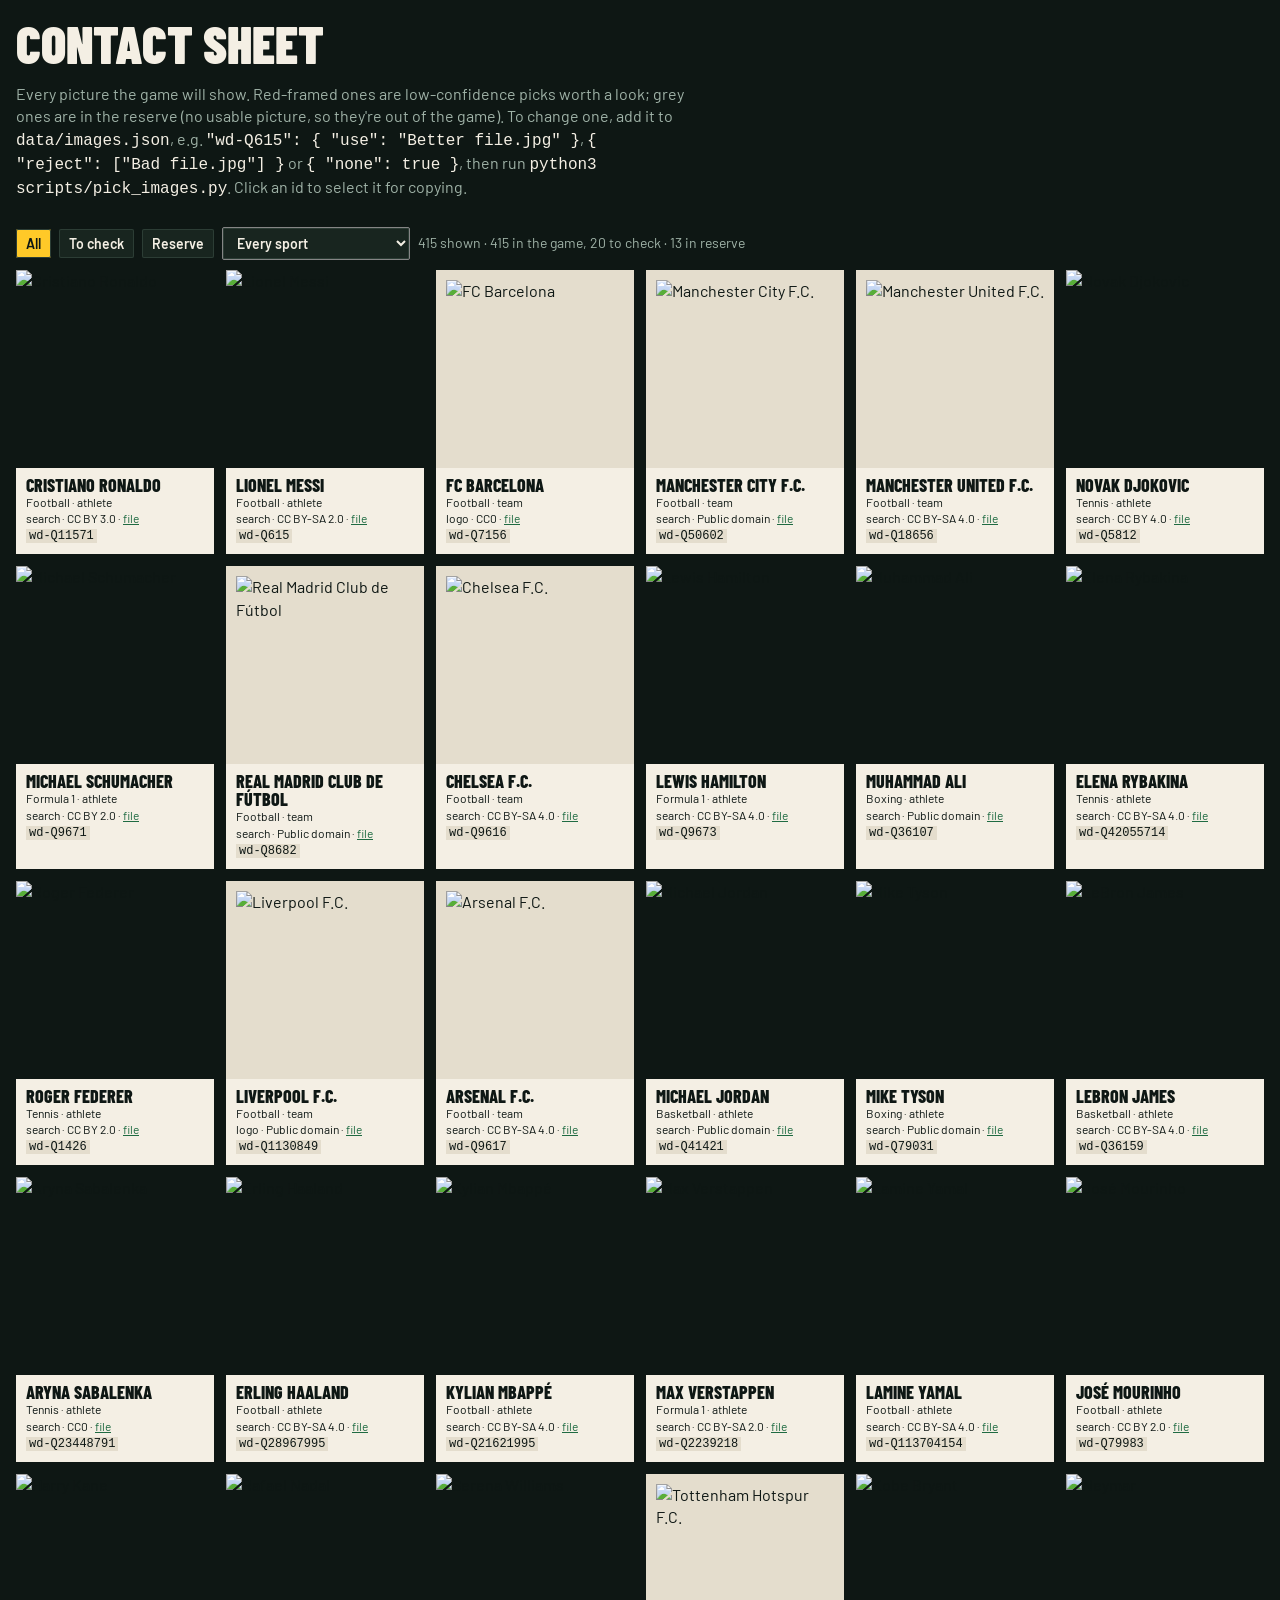
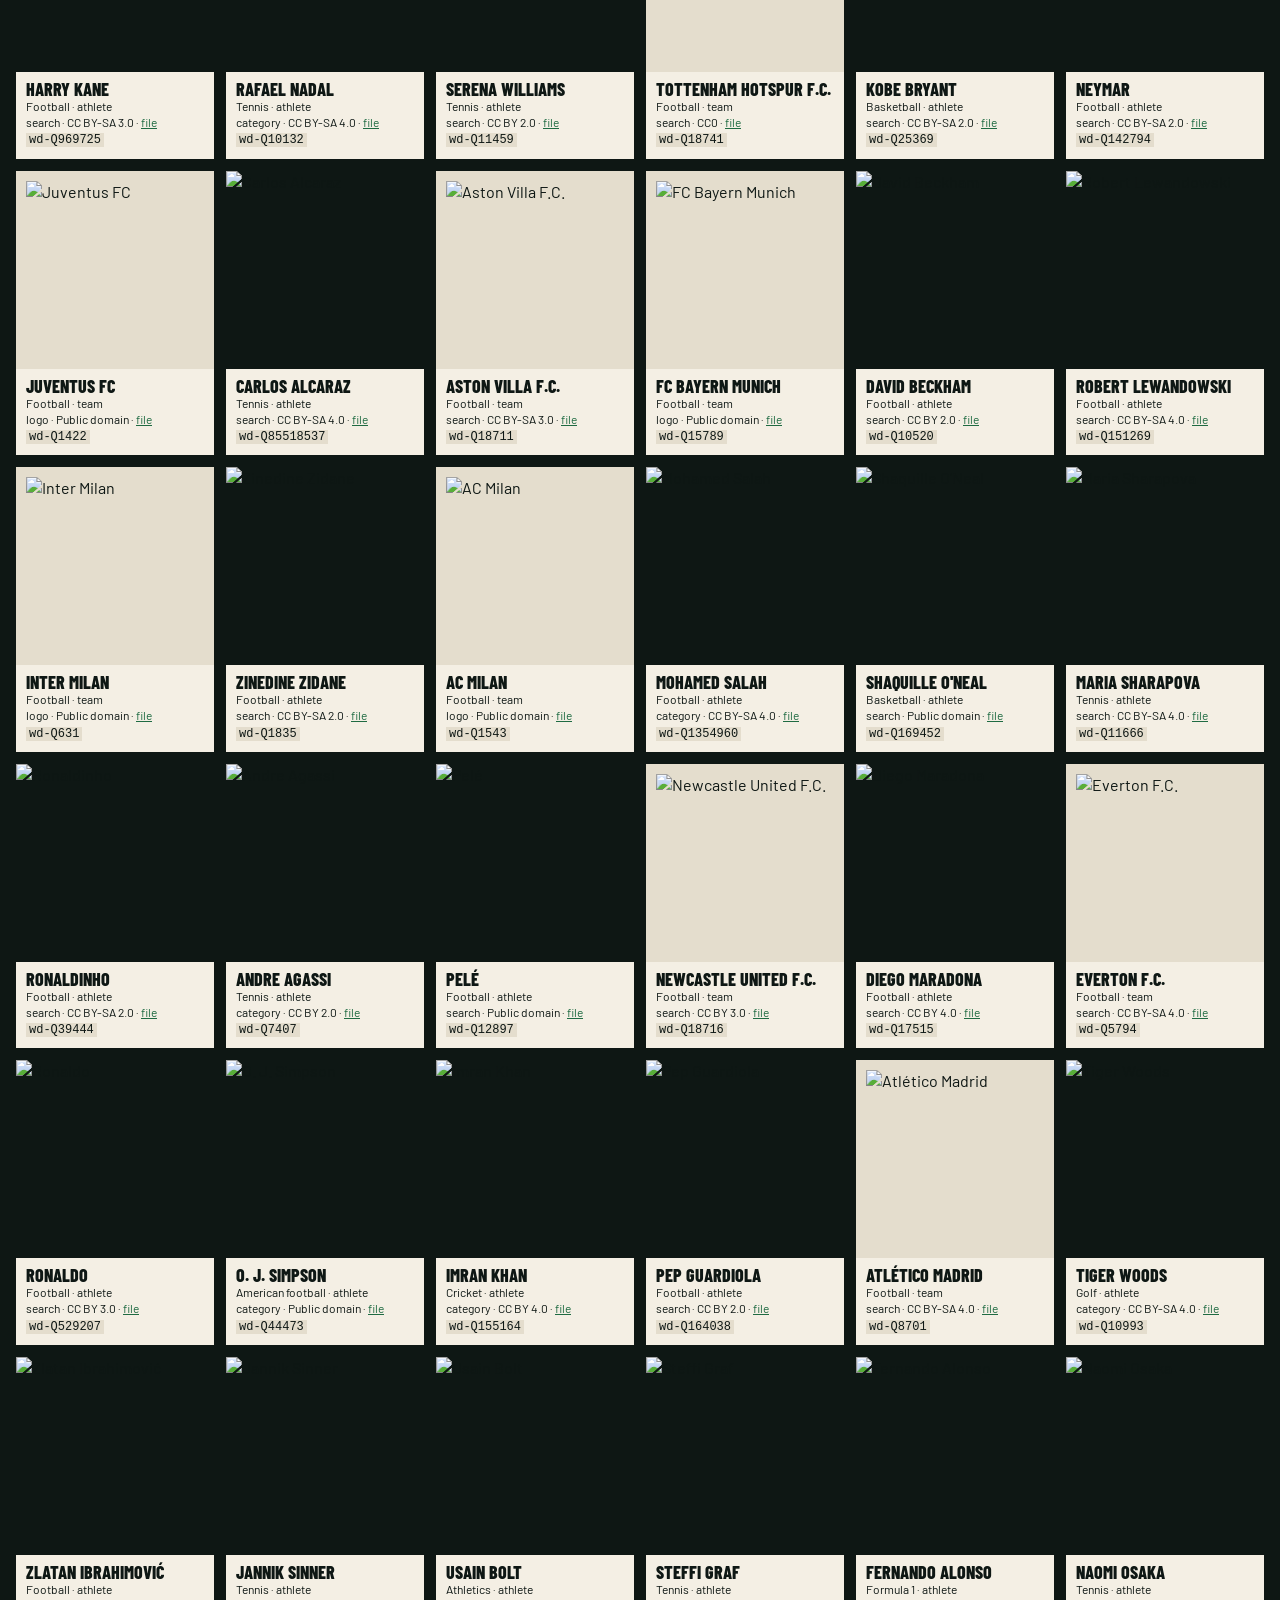
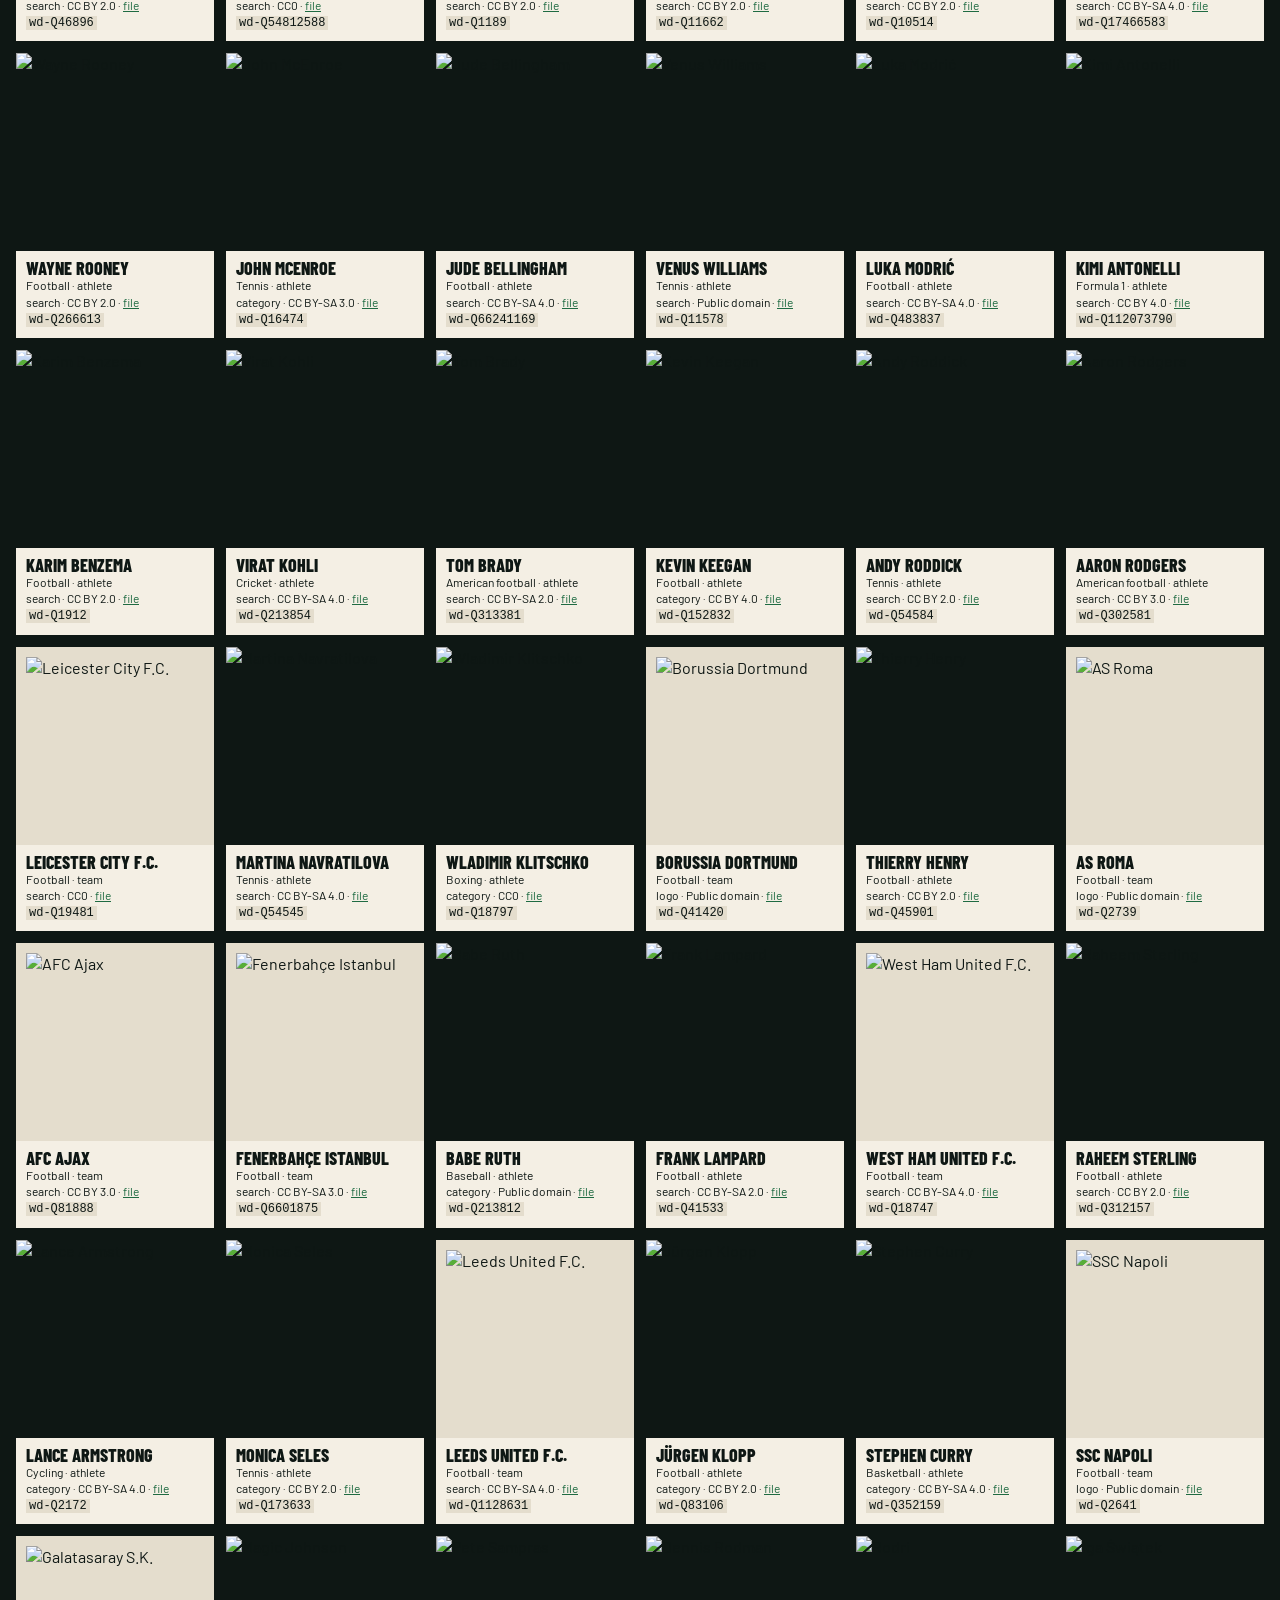
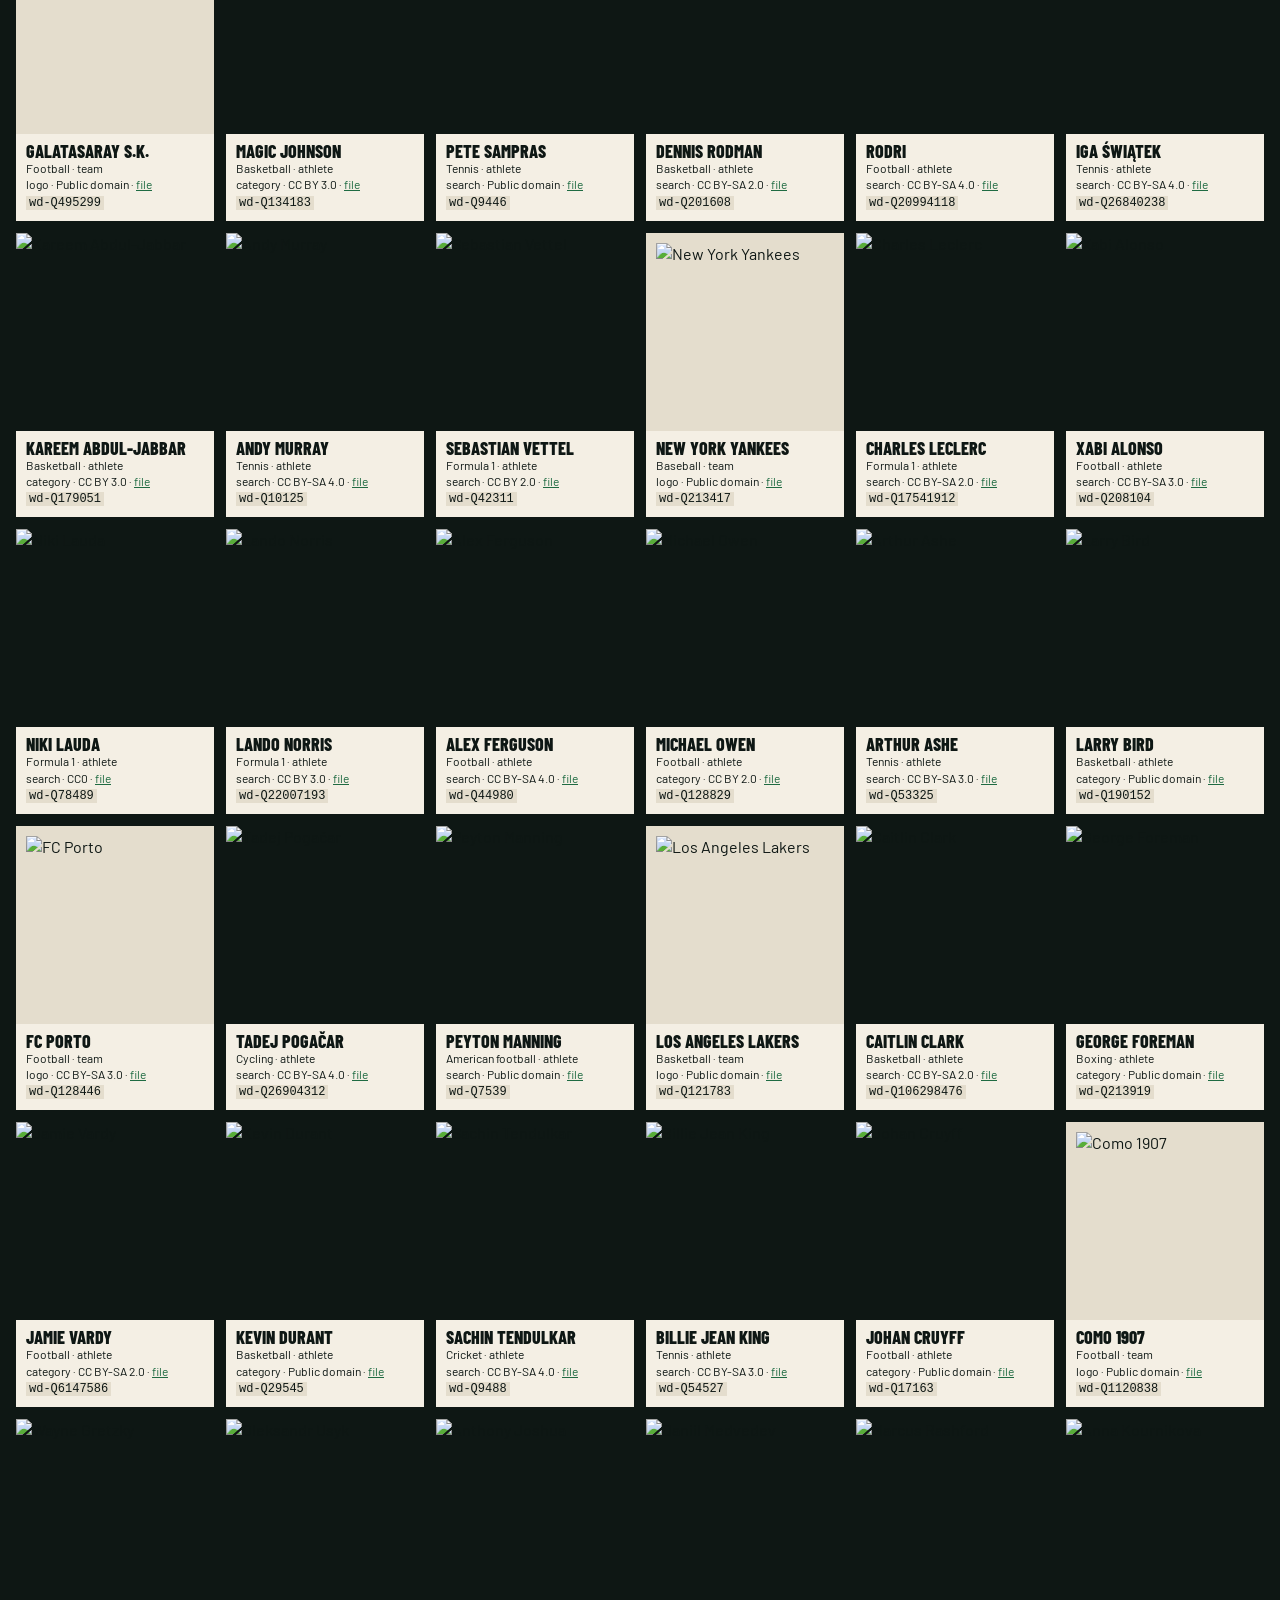
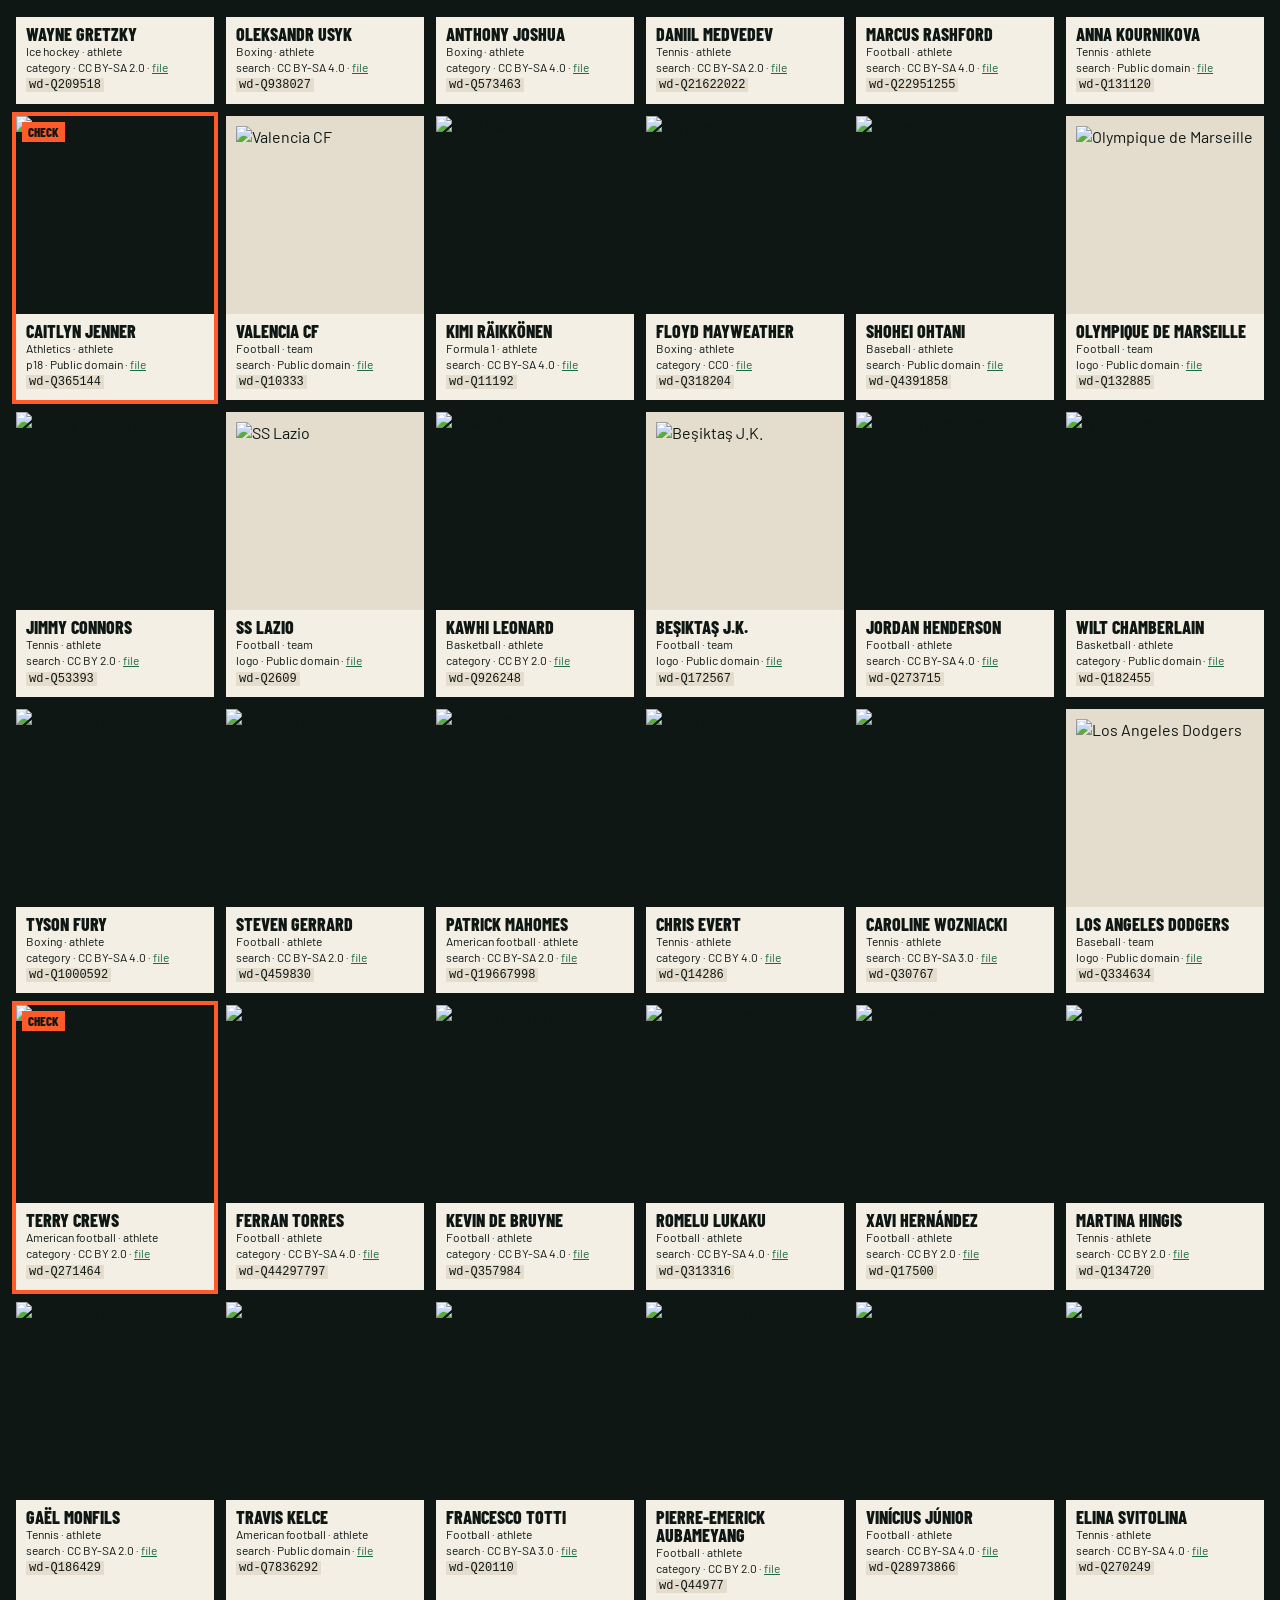
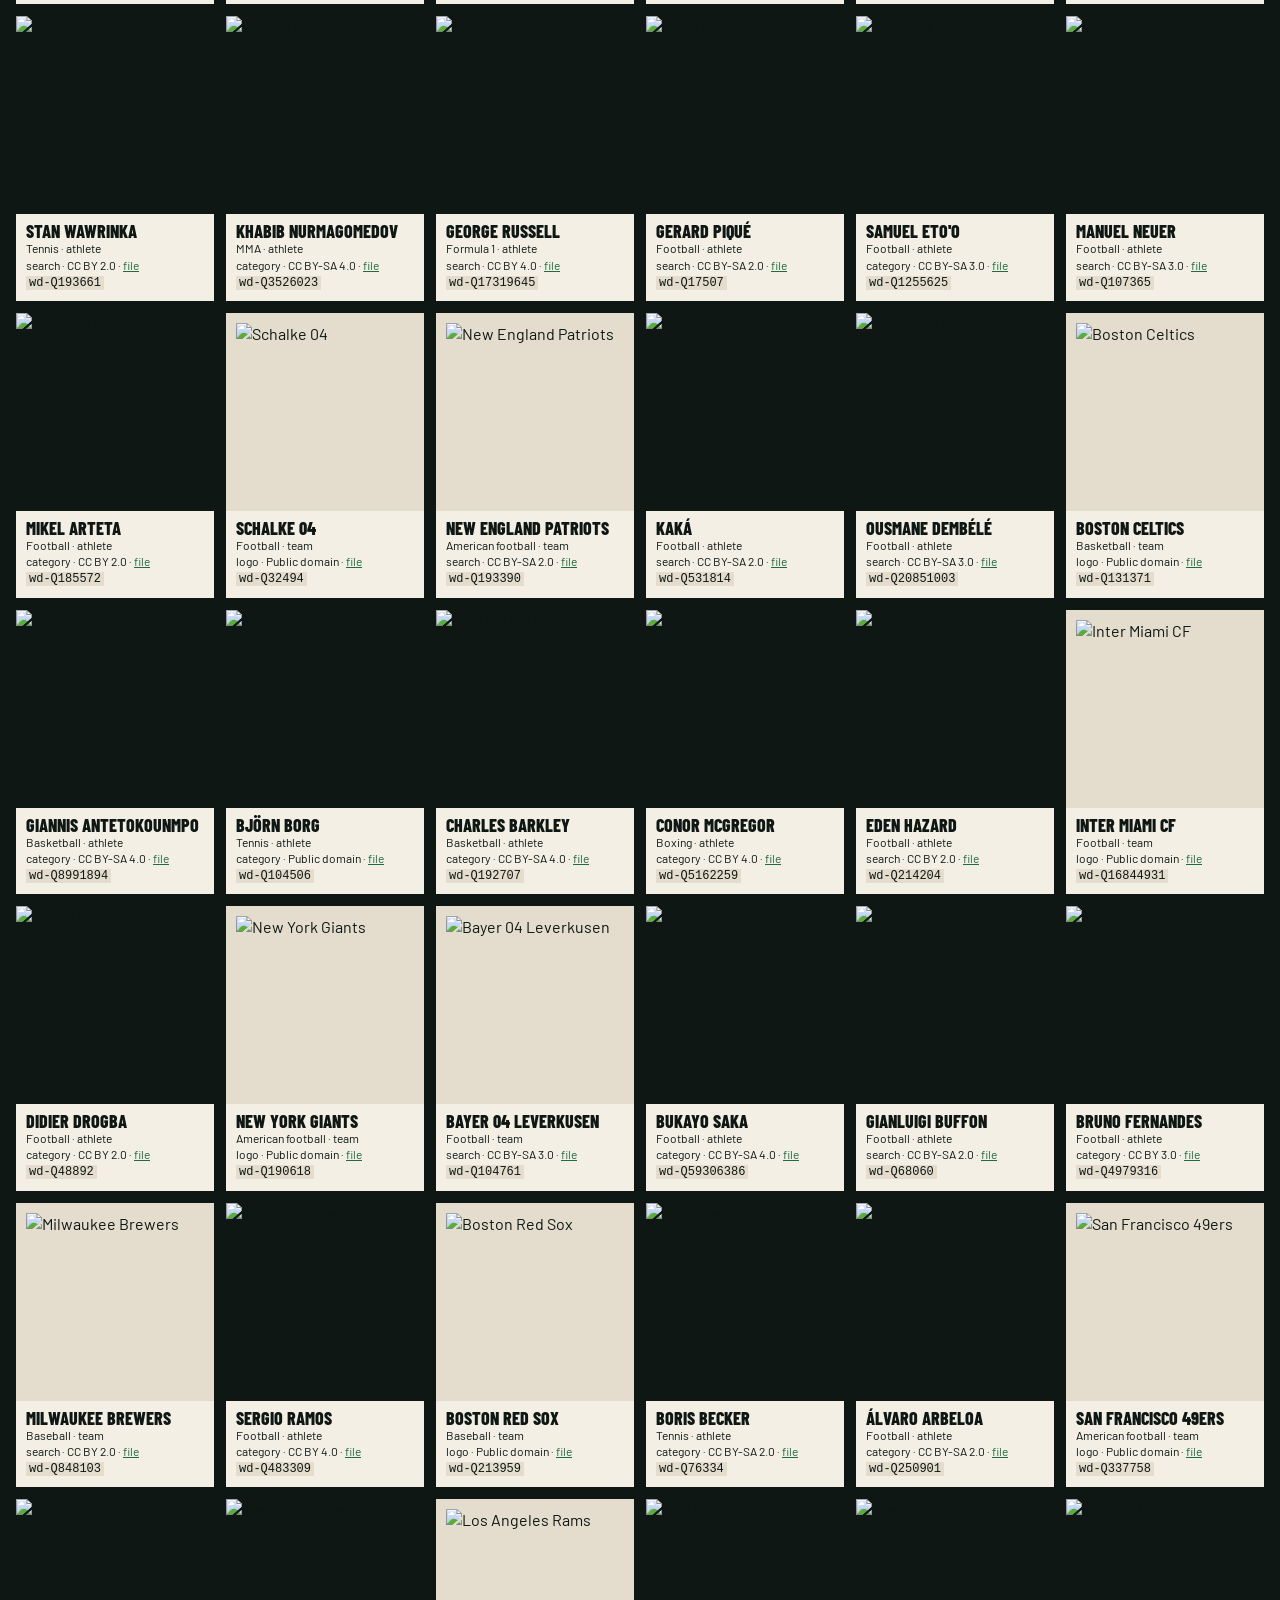
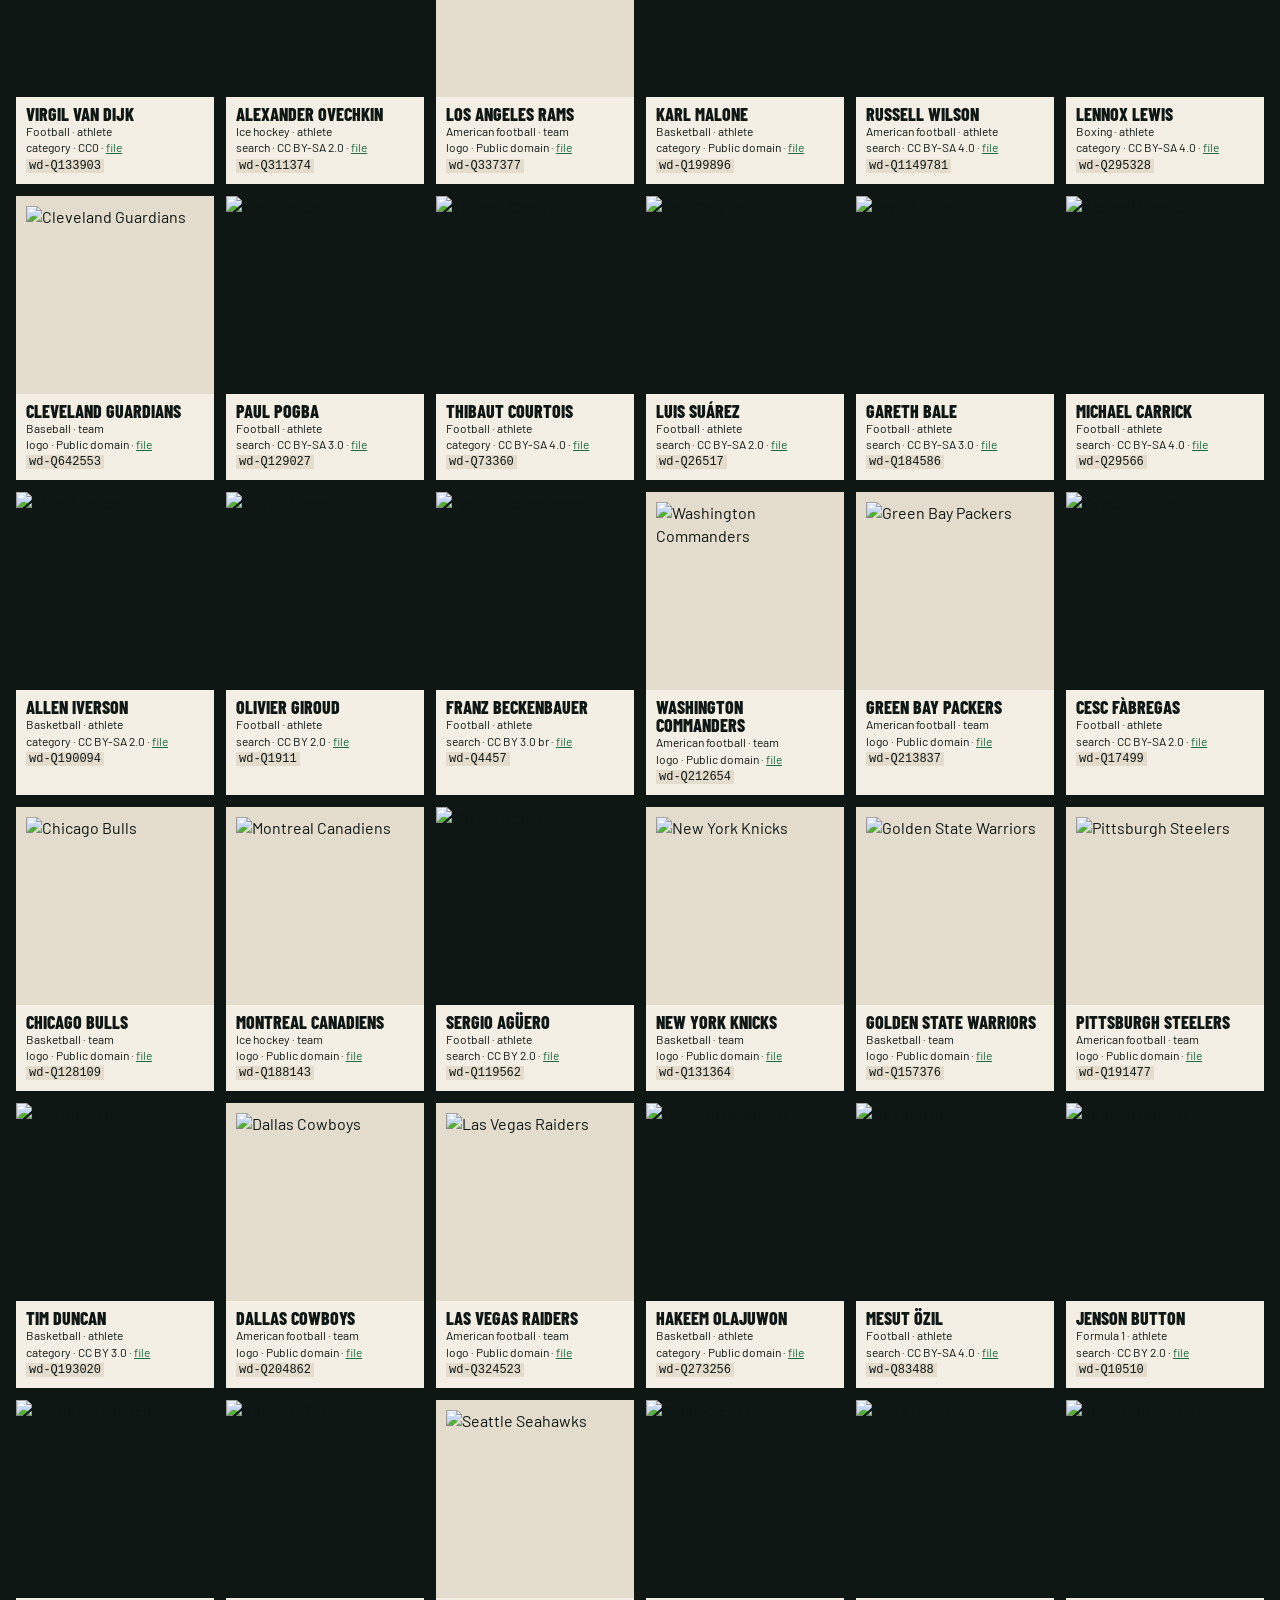
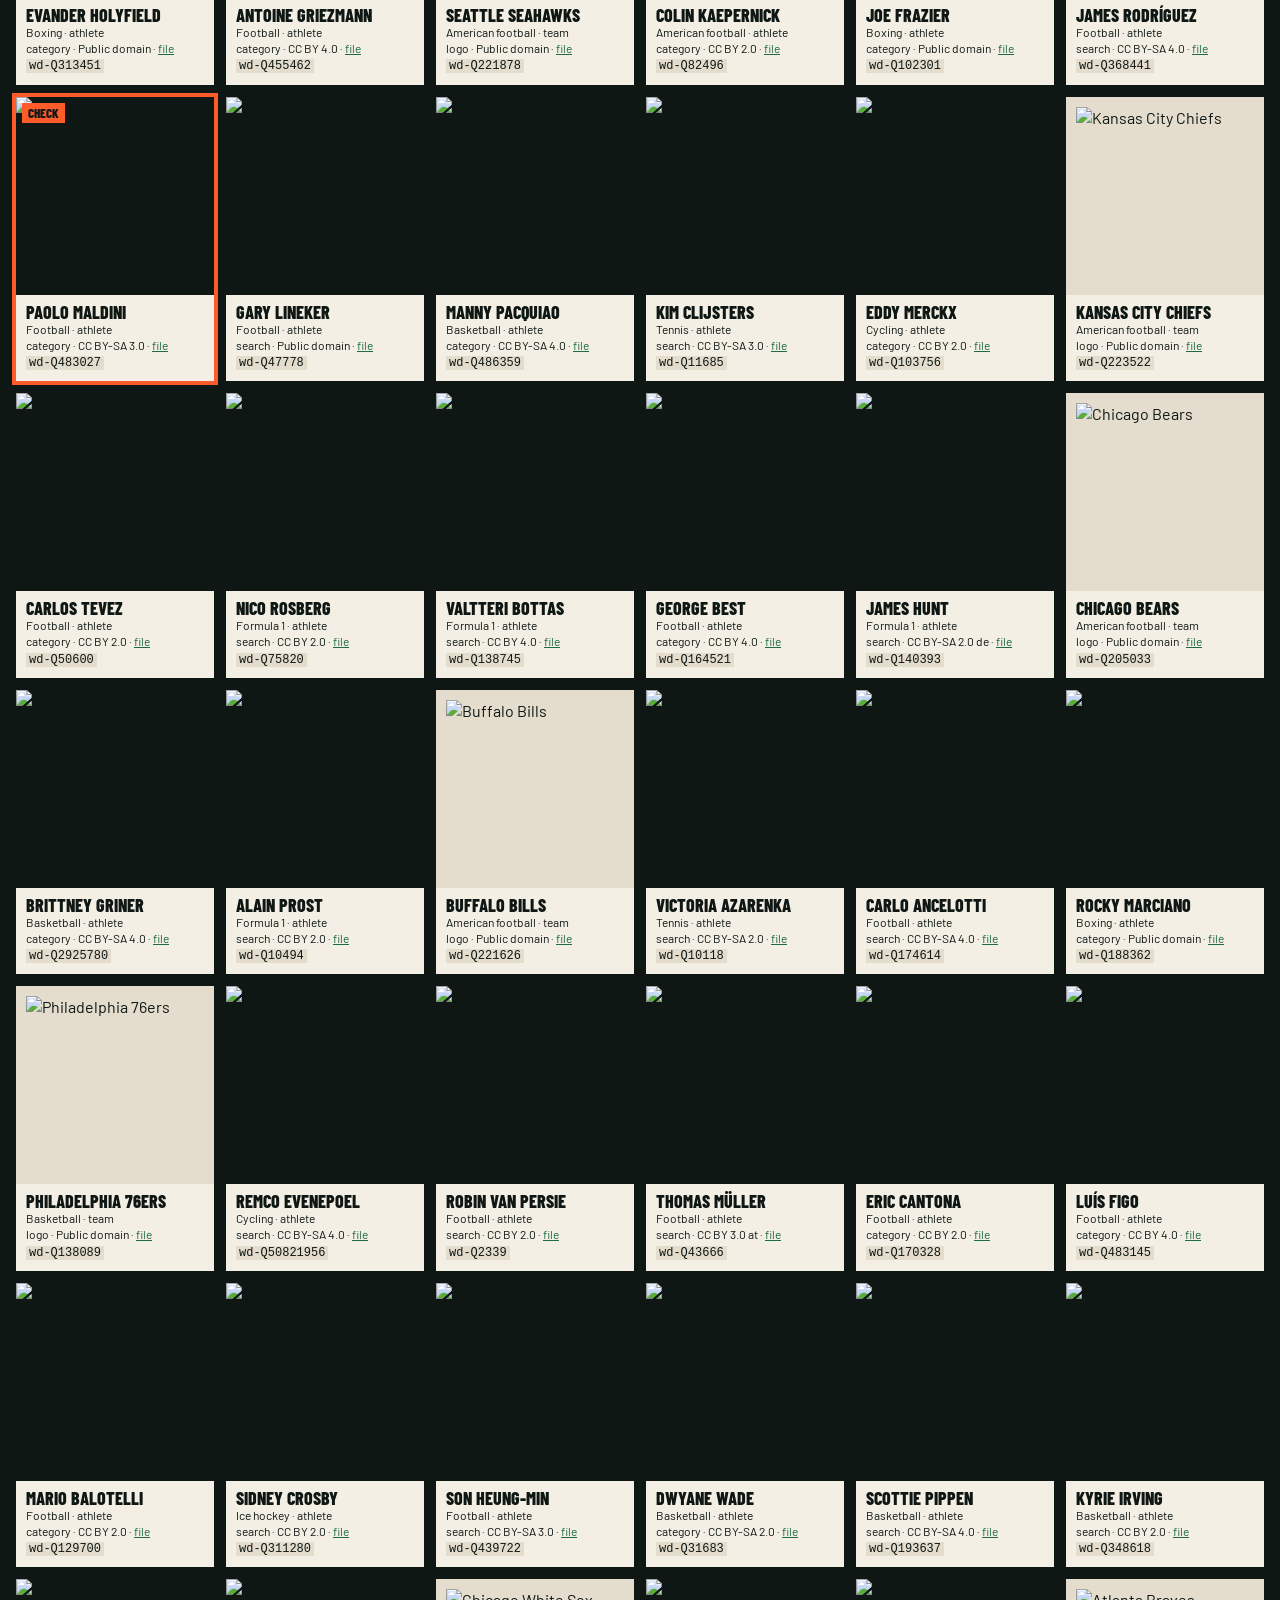
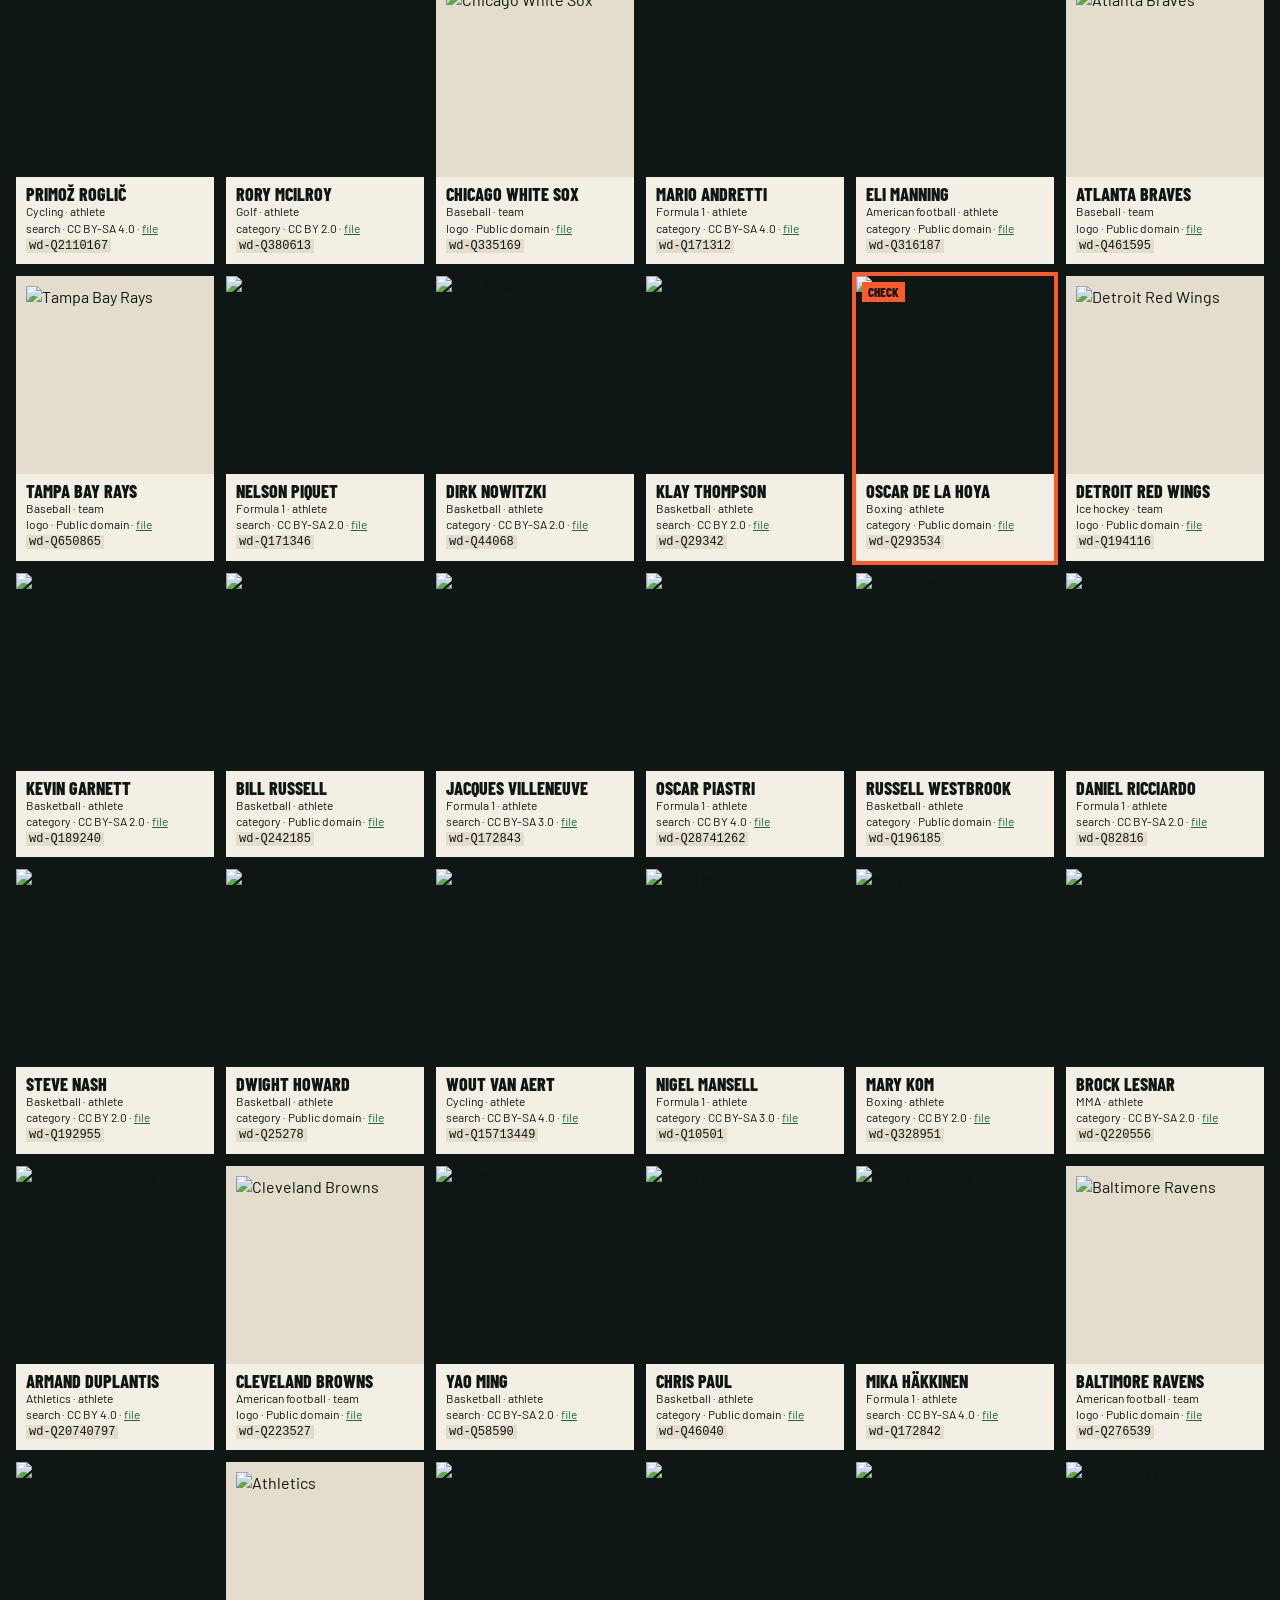
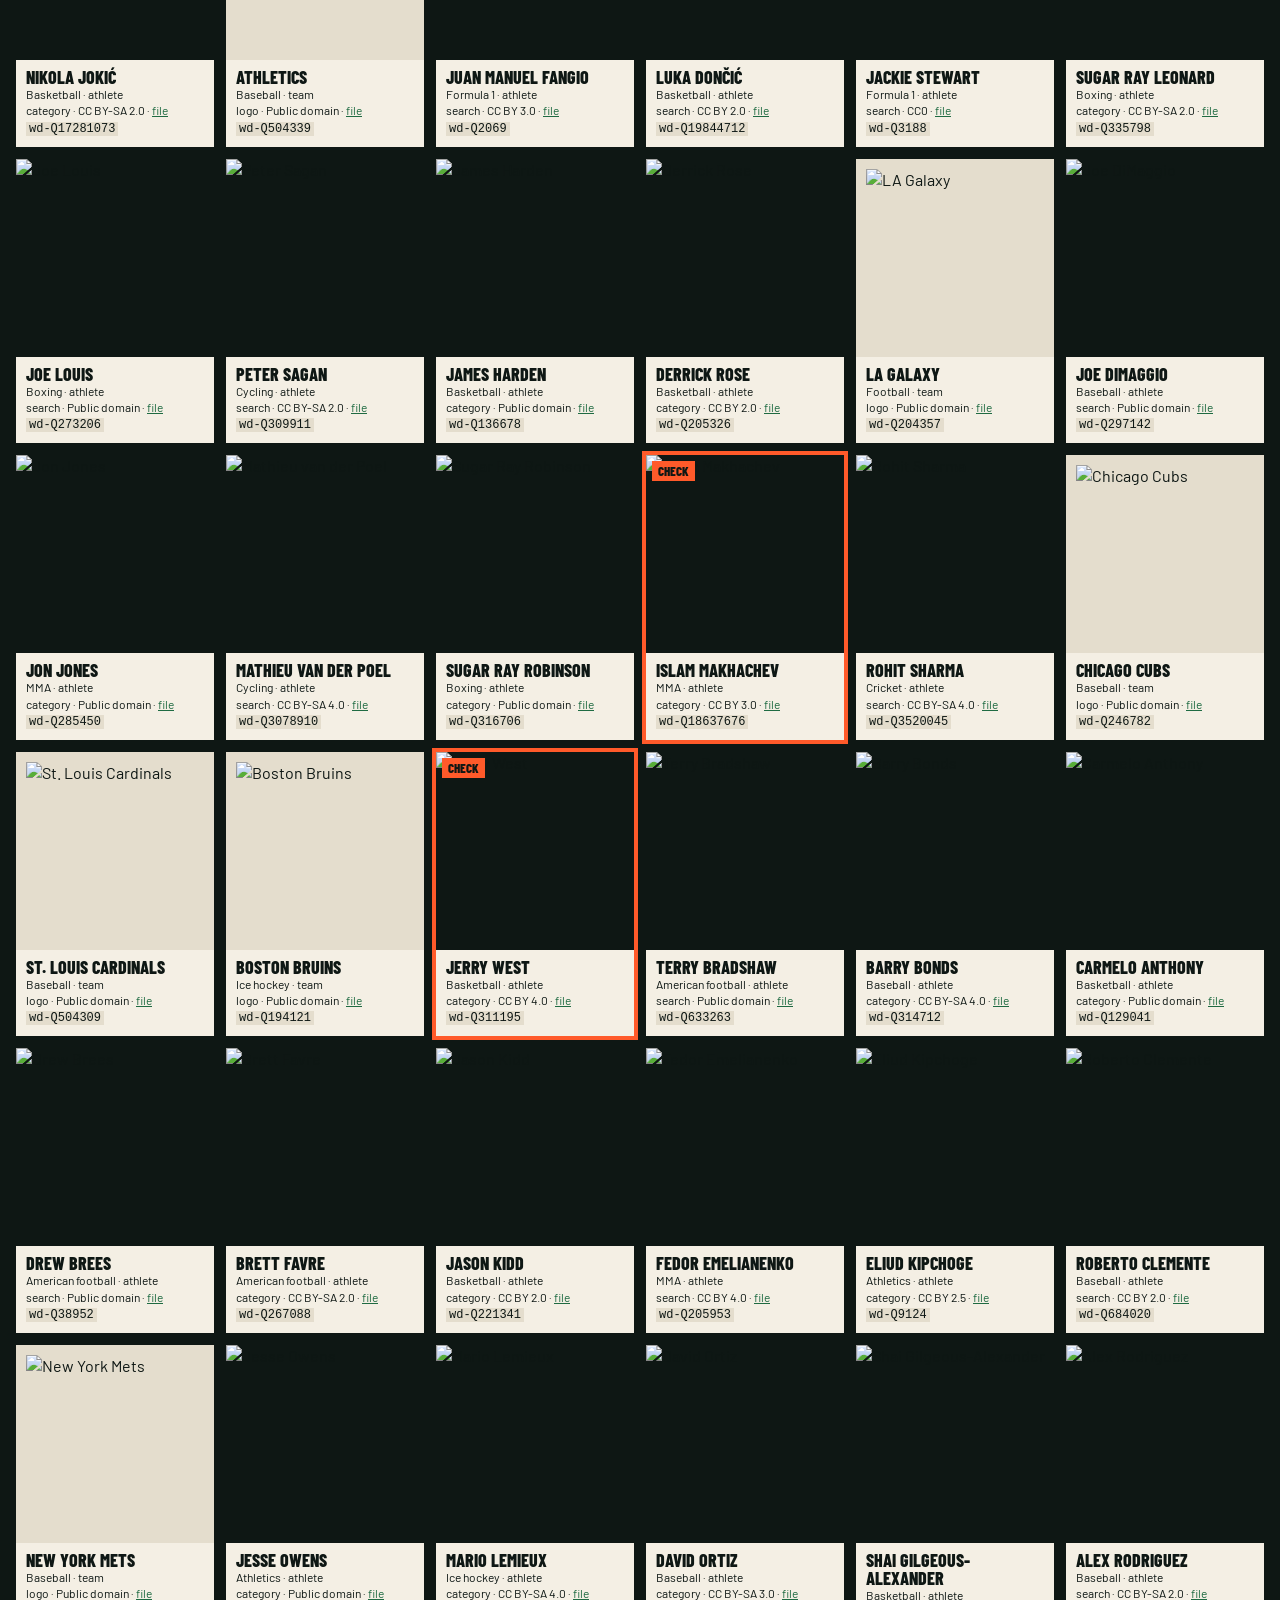
==== commit 8869021a: "Part 8: pitch logo in the header, favicons and share card Logo C in the final palette: header mark, " ====
--- a/contact-sheet.html
+++ b/contact-sheet.html
@@ -4,6 +4,7 @@
 <meta charset="utf-8">
 <meta name="viewport" content="width=device-width, initial-scale=1">
 <title>Home Ground contact sheet</title>
+<link rel="icon" href="favicon.svg" type="image/svg+xml">
 <link rel="stylesheet" href="https://fonts.googleapis.com/css2?family=Barlow+Condensed:wght@700;800;900&family=Barlow:wght@400;600&display=swap">
 <link rel="stylesheet" href="css/style.css">
 <style>
--- a/css/style.css
+++ b/css/style.css
@@ -25,6 +25,13 @@
   --t-cold: #4a94ef;
   --t-frozen: #e3f4ff;
 
+  /* ── Card rarities (the Vault): always with ink text on top ── */
+  --r-bronze: #d08a52;
+  --r-silver: #c3ccd3;
+  --r-gold: #ffc928;
+  --r-platinum: #8fe0dc;
+  --r-legend: #ff5a2a;
+
   /* ── Type ────────────────────────────────────────── */
   --f-display: "Barlow Condensed", "Arial Narrow", "Roboto Condensed", sans-serif;
   --f-body: "Barlow", system-ui, -apple-system, "Segoe UI", sans-serif;
@@ -67,7 +74,8 @@
   background: var(--ink); border-bottom: 3px solid var(--gold);
 }
 .brand { display: flex; align-items: center; gap: 9px; color: var(--gold); min-width: 0; }
-.brand .mark { width: 30px; height: 30px; flex: none; }
+.brand .mark { width: 34px; height: 34px; flex: none; }
+.brand .mark .tile { fill: var(--ink-2); stroke: var(--ink-line); stroke-width: 1.5; }
 .wordmark { font-family: var(--f-display); font-weight: 900; font-size: 24px; letter-spacing: 0.04em; text-transform: uppercase; color: var(--chalk); line-height: 1; white-space: nowrap; }
 .dayno { font-family: var(--f-display); font-weight: 700; font-size: 15px; letter-spacing: 0.06em; text-transform: uppercase; color: var(--mute-ink); white-space: nowrap; }
 
@@ -196,6 +204,7 @@
 @keyframes stamp { from { opacity: 0; transform: rotate(-6deg) scale(1.8); } to { opacity: 1; transform: rotate(-6deg) scale(1); } }
 .result .sports { grid-column: 1 / -1; margin-top: 10px; color: var(--tier); font-family: var(--f-display); font-weight: 700; font-size: 20px; }
 .result .sports:empty { display: none; }
+.result .sports small { display: block; margin-top: 2px; color: var(--mute-ink); font: 500 14px/1.3 var(--f-body); }
 .result .place { grid-column: 1 / 3; margin-top: 12px; font-family: var(--f-display); font-weight: 800; font-size: 26px; line-height: 1; text-transform: uppercase; }
 .result .place small { display: block; margin-top: 3px; font-family: var(--f-body); font-weight: 500; font-size: 14px; text-transform: none; color: var(--mute-ink); }
 .result .line { grid-column: 1 / 3; margin-top: 6px; font-size: 15px; color: var(--chalk); }
@@ -264,7 +273,6 @@
 .actions { display: flex; gap: 10px; flex-wrap: wrap; }
 .actions > * { flex: 1; }
 .next-in { font-family: var(--f-display); font-weight: 700; font-size: 18px; color: var(--mute-chalk); font-variant-numeric: tabular-nums; }
-.share-box { width: 100%; font-family: var(--f-body); font-size: 14px; background: var(--chalk-2); color: var(--ink); border: 2px solid var(--ink); border-radius: var(--hard); padding: 8px; }
 .tier-scale { display: grid; gap: 3px; font-size: 14px; }
 .tier-scale div { display: grid; grid-template-columns: 14px 120px 1fr; gap: 10px; align-items: center; }
 .tier-scale i { width: 14px; height: 14px; }
@@ -300,7 +308,7 @@
   :root { --bar-h: 52px; }
   .bar { gap: 8px; }
   .wordmark, .dayno { display: none; }
-  .brand .mark { width: 28px; height: 28px; }
+  .brand .mark { width: 30px; height: 30px; }
   .chip { width: 26px; height: 32px; font-size: 18px; }
   .readout { min-width: 0; padding: 3px 8px 4px; }
   .readout b { font-size: 21px; }
@@ -345,4 +353,187 @@
   .final b { font-size: 68px; }
   .rank { grid-template-columns: 1fr; }
 }
+/* ── The Vault: five levels of facts, unlocked by score ── */
+.vault-btn { grid-column: 1 / -1; justify-self: start; margin-top: 8px; display: inline-flex; align-items: center; gap: 8px; padding: 6px 12px 6px 6px;
+  background: var(--ink-2); color: var(--chalk); box-shadow: inset 0 0 0 1px var(--ink-line); border-radius: var(--hard);
+  font: 800 16px var(--f-display); text-transform: uppercase; letter-spacing: 0.02em; }
+.vault-btn i { padding: 2px 8px; background: var(--rar); color: var(--ink); font-style: normal; }
+.vault-btn:hover { box-shadow: inset 0 0 0 2px var(--rar); }
+.card.vault-card { border-top-color: var(--rar); max-width: 640px; }
+.vault-head { display: grid; grid-template-columns: 120px 1fr; gap: 16px; align-items: center; }
+.vault-head .tcard { width: 120px; }
+.vault-head small { display: block; font: 700 15px var(--f-body); color: var(--mute-chalk); }
+.vault { display: grid; gap: 8px; }
+.level { padding: 12px 14px 14px; background: var(--chalk-2); border-left: 6px solid var(--rar); }
+.level h3 { display: flex; align-items: baseline; gap: 10px; margin: 0; font: 800 24px/1 var(--f-display); text-transform: uppercase; }
+.level h3 small { margin-left: auto; font: 600 13px var(--f-body); text-transform: none; color: var(--mute-chalk); }
+.level .lv { display: inline-grid; place-items: center; width: 26px; height: 26px; background: var(--ink); color: var(--chalk); font-size: 17px; }
+.level.locked { opacity: 0.45; border-left-color: var(--mute-chalk); padding-bottom: 12px; }
+.level.locked .lv { background: var(--mute-chalk); }
+.level.open { animation: level-in 420ms cubic-bezier(.2,.9,.3,1.3) both; animation-delay: calc(var(--i) * 160ms); }
+@keyframes level-in { from { opacity: 0; transform: translateX(-18px) scale(0.98); } }
+.level dl { display: grid; grid-template-columns: max-content 1fr; gap: 4px 14px; margin: 10px 0 0; }
+.level .fact { display: contents; }
+.level dt { font: 700 13px/1.6 var(--f-body); color: var(--mute-chalk); text-transform: uppercase; letter-spacing: 0.04em; }
+.level dd { margin: 0; line-height: 1.45; }
+.level .summary { margin-top: 10px; }
+.level .links { display: flex; flex-wrap: wrap; gap: 6px 16px; margin-top: 8px; }
+.level a { color: var(--pitch); font-weight: 700; }
+.level .source { margin-top: 6px; font-size: 13px; color: var(--mute-chalk); }
+.level .timeline { list-style: none; margin: 10px 0 0; padding: 0 0 0 14px; border-left: 3px solid var(--ink); display: grid; gap: 4px; }
+.level .timeline b { font-family: var(--f-display); font-size: 18px; margin-right: 6px; }
+.level .dist { margin-top: 10px; font-weight: 600; }
+
+/* ── Trading cards ─────────────────────────────────── */
+.tcard { perspective: 800px; aspect-ratio: 5 / 7; container-type: inline-size; }
+@container (max-width: 130px) { .tcard .tcard-rar small { display: none; } .tcard .tcard-meta span { display: none; } }
+@container (max-width: 90px) {
+  .tcard .tcard-meta { padding: 4px 4px 3px; }
+  .tcard .tcard-meta b { font-size: 11px; overflow-wrap: normal; hyphens: auto; }
+  .tcard .tcard-rar { padding: 2px 4px; font-size: 10px; letter-spacing: 0; }
+  .tcard .tcard-face, .tcard .tcard-back { border-width: 3px; }
+}
+.tcard-in { position: relative; height: 100%; transform-style: preserve-3d; transition: transform 600ms cubic-bezier(.3,.8,.3,1.1); }
+.tcard.flip .tcard-in { transform: rotateY(180deg); }
+.tcard-face, .tcard-back { position: absolute; inset: 0; backface-visibility: hidden; border: 5px solid var(--rar); background: var(--ink); color: var(--chalk); }
+.tcard-back { display: grid; place-items: center; background: repeating-linear-gradient(135deg, var(--pitch) 0 14px, color-mix(in srgb, var(--pitch) 80%, var(--ink)) 14px 28px); transform: rotateY(180deg); }
+.tcard-back span { padding: 4px 8px; background: var(--ink); font: 900 16px var(--f-display); text-transform: uppercase; }
+.tcard.flip .tcard-back { transform: none; }
+.tcard.flip .tcard-face { transform: rotateY(180deg); }
+.tcard-face { display: grid; grid-template-rows: 1fr auto auto; overflow: hidden; }
+.tcard-pic { position: relative; overflow: hidden; background: var(--ink-2); min-height: 0; }
+.tcard-pic img { width: 100%; height: 100%; object-fit: cover; object-position: 50% 22%; display: block; }
+.tcard[data-type="team"] .tcard-pic img { object-fit: contain; padding: 10%; background: var(--chalk); }
+.tcard-pic .noimg { position: absolute; inset: 0; display: grid; place-items: center; color: var(--mute-ink); }
+.tcard-pic img { position: relative; }
+.tcard-pic .noimg svg { width: 40%; height: auto; }
+.tcard-meta { padding: 6px 8px 4px; }
+.tcard-meta b { display: block; font: 800 clamp(13px, 1.6vw, 18px)/0.95 var(--f-display); text-transform: uppercase; overflow-wrap: anywhere; }
+.tcard-meta span { font-size: 11px; color: var(--mute-ink); }
+.tcard-rar { display: flex; justify-content: space-between; align-items: baseline; gap: 6px; padding: 3px 8px; background: var(--rar); color: var(--ink); font: 900 14px var(--f-display); text-transform: uppercase; letter-spacing: 0.04em; }
+.tcard-rar small { font-size: 13px; font-variant-numeric: tabular-nums; }
+/* Legend cards get a slow sheen */
+.rar-legend .tcard-face::after { content: ""; position: absolute; inset: 0; pointer-events: none;
+  background: linear-gradient(115deg, transparent 35%, color-mix(in srgb, var(--chalk) 35%, transparent) 50%, transparent 65%) 0 0 / 250% 100%;
+  animation: sheen 3.2s ease-in-out infinite; }
+@keyframes sheen { from { background-position: 120% 0; } to { background-position: -120% 0; } }
+
+/* ── Trophy cabinet ────────────────────────────────── */
+.card.cab-card { max-width: 900px; border-top-color: var(--gold); }
+.cab-count { display: flex; align-items: baseline; gap: 10px; }
+.cab-count b { font: 900 72px/0.85 var(--f-display); }
+.cab-count span { font: 700 22px var(--f-display); color: var(--mute-chalk); text-transform: uppercase; }
+.cab-rarities { display: flex; flex-wrap: wrap; gap: 6px; margin: 0; padding: 0; list-style: none; }
+.cab-rarities li { display: flex; gap: 6px; align-items: baseline; padding: 4px 10px; background: var(--rar); color: var(--ink); font: 800 16px var(--f-display); text-transform: uppercase; }
+.cab-rarities b { font-size: 22px; }
+.cab-grid { display: grid; grid-template-columns: repeat(auto-fill, minmax(130px, 1fr)); gap: 12px; }
+.cabinet { display: grid; gap: 14px; }
+.cabinet .empty { color: var(--mute-chalk); }
+.trophy svg { width: 22px; height: 22px; fill: none; stroke: currentColor; stroke-width: 2; stroke-linejoin: round; }
+
+@media (max-width: 720px) {
+  .vault-head { grid-template-columns: 90px 1fr; }
+  .vault-head .tcard { width: 90px; }
+  .level dl { grid-template-columns: 1fr; gap: 0; }
+  .level dd { margin-bottom: 6px; }
+  .cab-grid { grid-template-columns: repeat(auto-fill, minmax(100px, 1fr)); gap: 8px; }
+  .vault-btn { margin-top: 10px; }
+}
+/* ── Full time: the whole screen ───────────────────── */
+.sheet.full { padding: 0; display: block; background: var(--ink); }
+.ft { max-width: 1240px; margin: 0 auto; padding: calc(28px + env(safe-area-inset-top, 0px)) var(--edge) 56px; color: var(--chalk);
+  display: grid; grid-template-columns: minmax(0, 1.65fr) minmax(320px, 1fr); gap: 22px 28px;
+  grid-template-areas: "top top" "map rows" "calls rows" "cards cards" "share share"; align-items: start; }
+.ft-top { grid-area: top; display: grid; grid-template-columns: 1fr auto; gap: 18px 28px; align-items: end; border-bottom: 3px solid var(--ink-line); padding-bottom: 20px; }
+.ft-head small { font: 700 13px var(--f-body); letter-spacing: 0.12em; text-transform: uppercase; color: var(--mute-ink); }
+.ft-brand { display: flex; align-items: center; gap: 10px; }
+.ft-head h2 { margin: 2px 0 6px; font: 900 clamp(64px, 11vw, 150px)/0.8 var(--f-display); text-transform: uppercase; letter-spacing: -0.01em; }
+.ft-score { display: flex; align-items: baseline; gap: 12px; }
+.ft-score b { font: 900 clamp(60px, 8vw, 110px)/0.85 var(--f-display); color: var(--gold); font-variant-numeric: tabular-nums; }
+.ft-score span { font: 700 24px var(--f-display); color: var(--mute-ink); text-transform: uppercase; }
+.ft-next { margin: 8px 0 0; color: var(--mute-ink); font-weight: 600; }
+.ft .rank { background: var(--ink-2); grid-row: span 2; align-self: stretch; }
+.ft-stats { grid-column: 1; }
+.ft .stats div { background: var(--ink-2); }
+
+.ft-map-wrap { grid-area: map; position: relative; aspect-ratio: 16 / 9; overflow: hidden; background: var(--sea); box-shadow: inset 0 0 0 3px var(--ink-line); }
+.ft-map { display: block; width: 100%; height: 100%; }
+.ft-sea { fill: var(--sea); }
+.ft-land { fill: var(--land); stroke: color-mix(in srgb, var(--chalk) 22%, transparent); stroke-linejoin: round; }
+.ft-arc { fill: none; stroke: var(--c); stroke-linecap: round; stroke-dasharray: 1; stroke-dashoffset: 0;
+  animation: arc-draw 900ms cubic-bezier(.5,0,.3,1) both; animation-delay: calc(var(--i) * 450ms + 400ms); }
+@keyframes arc-draw { from { stroke-dashoffset: 1; } }
+.ft-marks { animation: mark-in 300ms ease-out both; animation-delay: calc(var(--i) * 450ms + 1200ms); }
+@keyframes mark-in { from { opacity: 0; } }
+.instant .ft-arc, .instant .ft-marks { animation: none; }
+.ft-ball circle { fill: var(--chalk); stroke: var(--ink); stroke-width: 0.6; }
+.ft-ball svg { color: var(--ink); }
+.ft-flag .pole { stroke: var(--chalk); stroke-width: 1.4; stroke-linecap: round; }
+.ft-flag .cloth { fill: var(--c); stroke: var(--ink); stroke-width: 0.8; stroke-linejoin: round; }
+.ft-flag circle { fill: var(--ink); stroke: var(--chalk); stroke-width: 0.8; }
+.ft-num { fill: var(--chalk); font-family: var(--f-display); font-weight: 900; paint-order: stroke; stroke: var(--ink); stroke-width: 0.25; }
+
+.ft-rows { grid-area: rows; list-style: none; margin: 0; padding: 0; display: grid; gap: 6px; }
+.ft-row { display: grid; grid-template-columns: 64px minmax(0, 1fr) auto; gap: 12px; align-items: center; padding: 8px 12px 8px 8px; background: var(--ink-2); border-left: 6px solid var(--c); }
+.ft-thumb { position: relative; width: 64px; height: 64px; display: grid; place-items: center; overflow: hidden; background: var(--ink); color: var(--mute-ink); }
+.ft-thumb svg { width: 30px; height: 30px; }
+.ft-thumb img { position: absolute; inset: 0; width: 100%; height: 100%; object-fit: cover; object-position: 50% 22%; }
+.ft-thumb[data-type="team"] img { object-fit: contain; padding: 6px; background: var(--chalk); }
+.ft-who { min-width: 0; font-size: 13px; line-height: 1.35; color: var(--mute-ink); }
+.ft-who b { display: block; margin-bottom: 2px; color: var(--chalk); font: 800 20px/1 var(--f-display); text-transform: uppercase; overflow-wrap: anywhere; }
+.ft-who span { display: block; }
+.ft-said i { font-style: normal; color: var(--chalk); }
+.ft-pts { text-align: right; }
+.ft-pts b { display: block; font: 900 32px/0.9 var(--f-display); font-variant-numeric: tabular-nums; }
+.ft-tier { display: inline-block; margin: 3px 0 2px; padding: 1px 6px; background: var(--c); color: var(--ink); font: 800 13px var(--f-display); text-transform: uppercase; white-space: nowrap; }
+.ft-pts small { display: block; font-size: 12px; color: var(--mute-ink); white-space: nowrap; }
+
+.ft-calls { grid-area: calls; display: grid; grid-template-columns: 1fr 1fr; gap: 10px; }
+.ft-call { padding: 12px 14px; background: var(--ink-2); border-top: 6px solid var(--c); }
+.ft-call small { display: block; font: 700 12px var(--f-body); letter-spacing: 0.12em; text-transform: uppercase; color: var(--mute-ink); }
+.ft-call b { display: block; margin: 4px 0; font: 900 28px/0.95 var(--f-display); text-transform: uppercase; }
+.ft-call span { font-size: 14px; color: var(--mute-ink); }
+
+.ft-cards { grid-area: cards; }
+.ft-cards h3 { margin: 0; font: 900 34px var(--f-display); text-transform: uppercase; }
+.ft-cards p { margin: 0 0 12px; color: var(--mute-ink); }
+.ft-cardrow { display: grid; grid-template-columns: repeat(5, minmax(0, 1fr)); gap: 14px; }
+.ft-cardbtn { padding: 0; background: none; transition: transform 150ms; }
+.ft-cardbtn:hover { transform: translateY(-4px); }
+.ft .tcard-in { transition-delay: calc(var(--i) * 350ms + 2200ms); }
+
+.ft-share { grid-area: share; display: grid; gap: 12px; max-width: 640px; }
+.ft-sharetext { margin: 0; padding: 14px 16px; background: var(--ink-2); border-left: 6px solid var(--gold); font: 500 15px/1.5 var(--f-body); white-space: pre-wrap; overflow-wrap: anywhere; }
+.ft .next-in { color: var(--mute-ink); }
+.ft .minor { box-shadow: inset 0 0 0 2px var(--ink-line); background: var(--ink-2); color: var(--chalk); }
+.ft .minor:hover { box-shadow: inset 0 0 0 2px var(--gold); }
+.ft .credits, .ft-geo { color: var(--mute-ink); font-size: 12px; margin: 0; }
+.ft .credits a { color: var(--chalk); }
+
+@media (max-width: 900px) {
+  .ft { grid-template-columns: minmax(0, 1fr); grid-template-areas: "top" "map" "rows" "calls" "cards" "share"; gap: 18px; }
+  .ft-top { grid-template-columns: 1fr; }
+  .ft .rank { grid-row: auto; }
+  .ft-stats { grid-column: auto; }
+}
+@media (max-width: 520px) {
+  .ft-calls { grid-template-columns: 1fr; }
+  .ft-row { grid-template-columns: 52px minmax(0, 1fr) auto; gap: 10px; }
+  .ft-thumb { width: 52px; height: 52px; }
+  .ft-who b { font-size: 18px; }
+  .ft-pts b { font-size: 26px; }
+  .ft-cardrow { gap: 6px; }
+  .ft-map-wrap { aspect-ratio: 4 / 3; }
+}
+
+/* Narrow phones: the scoreboard strip has six things in it, so everything tightens up a little. */
+@media (max-width: 420px) {
+  .bar { gap: 5px; padding-left: 10px; padding-right: 10px; }
+  .tracker { gap: 2px; }
+  .chip { width: 22px; font-size: 16px; }
+  .readout { padding: 3px 6px 4px; }
+  .readout b { font-size: 19px; }
+  .square { width: 30px; height: 30px; font-size: 17px; }
+  .trophy svg { width: 18px; height: 18px; }
+}
 @media (prefers-reduced-motion: reduce) { * { transition: none !important; animation: none !important; } }
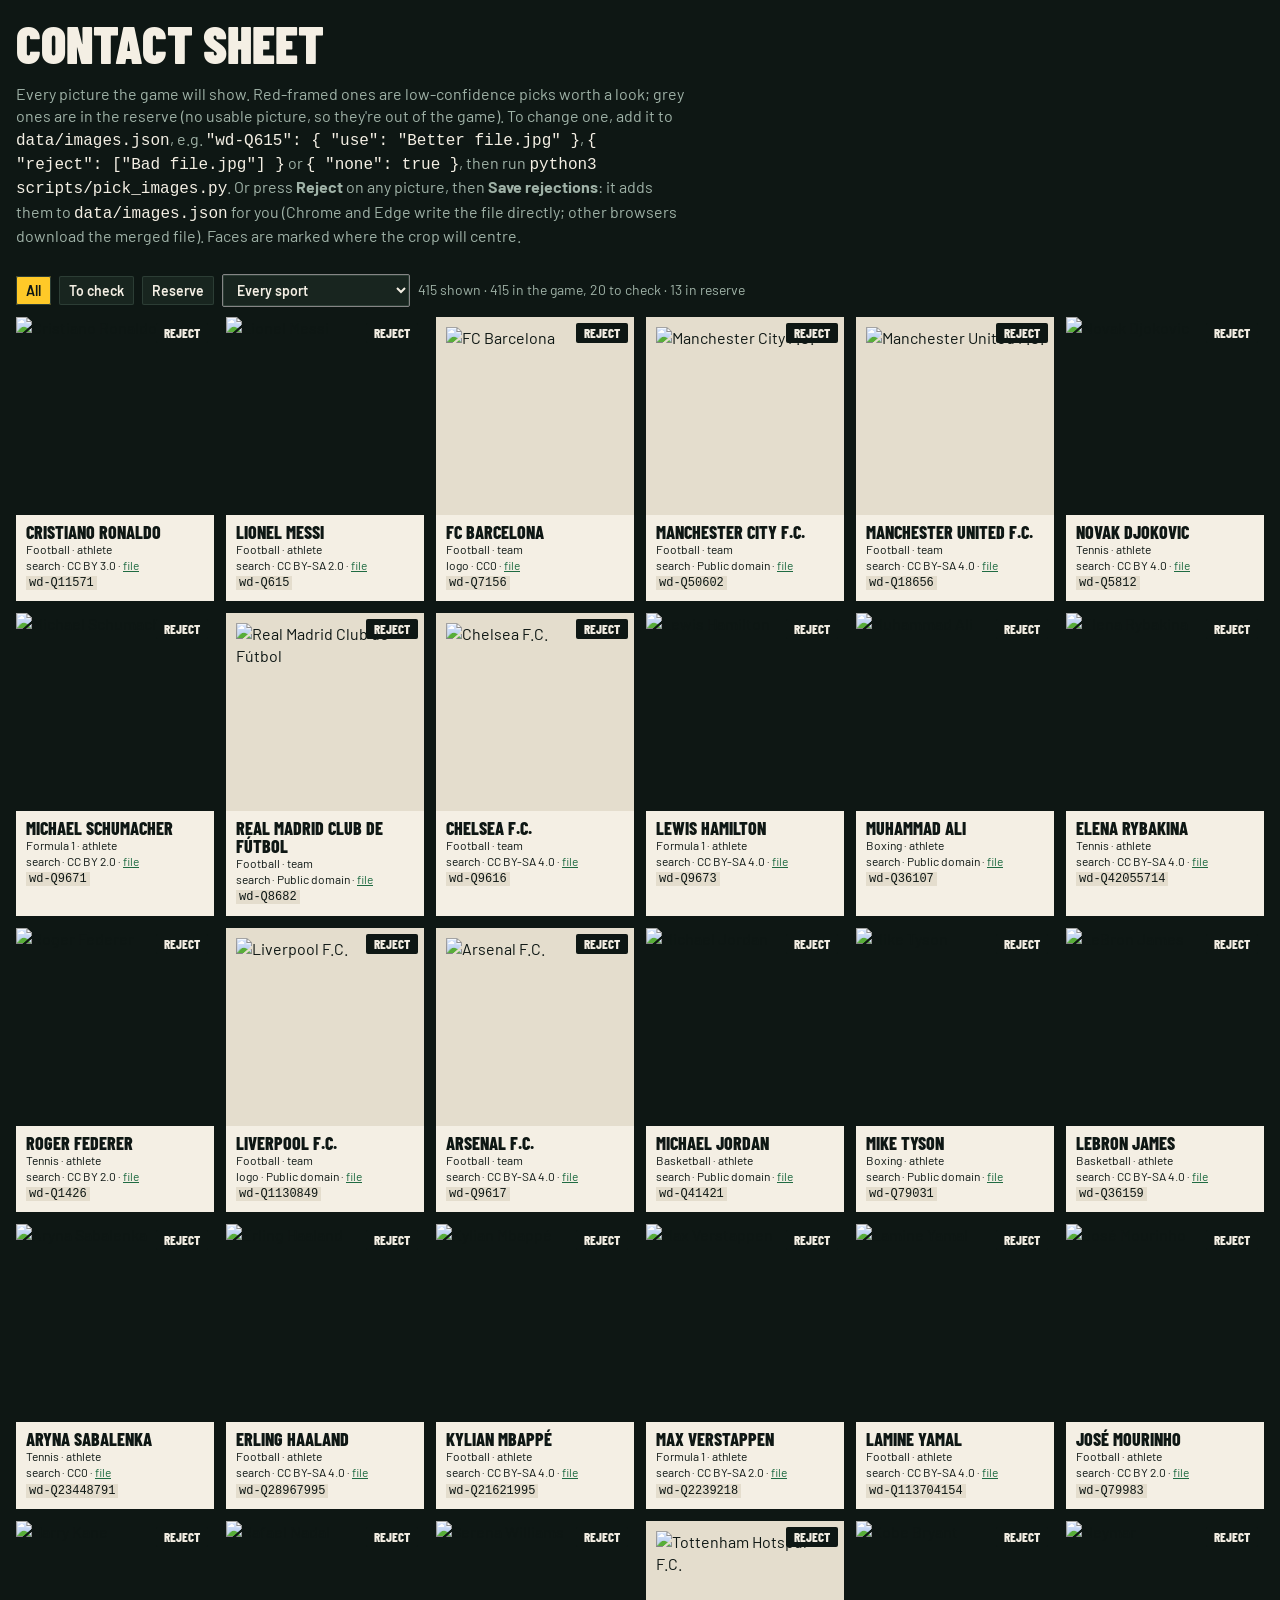
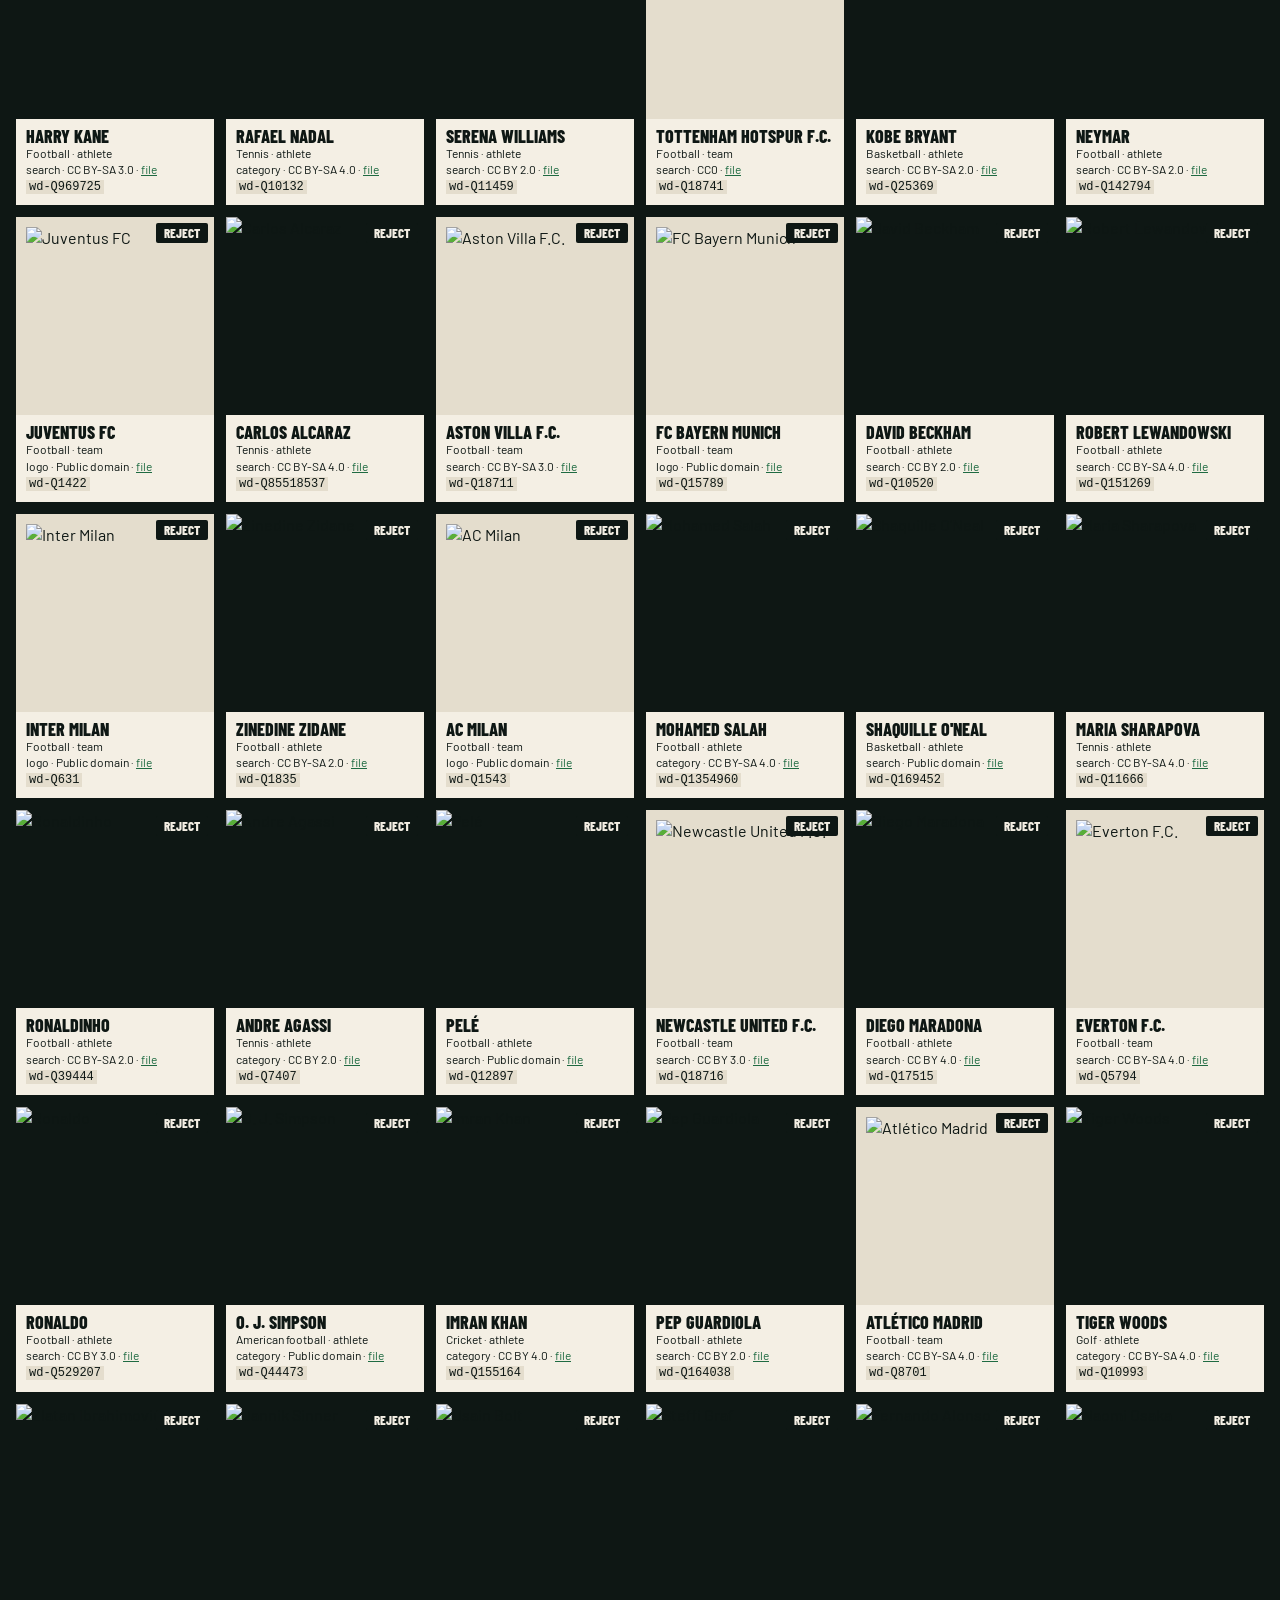
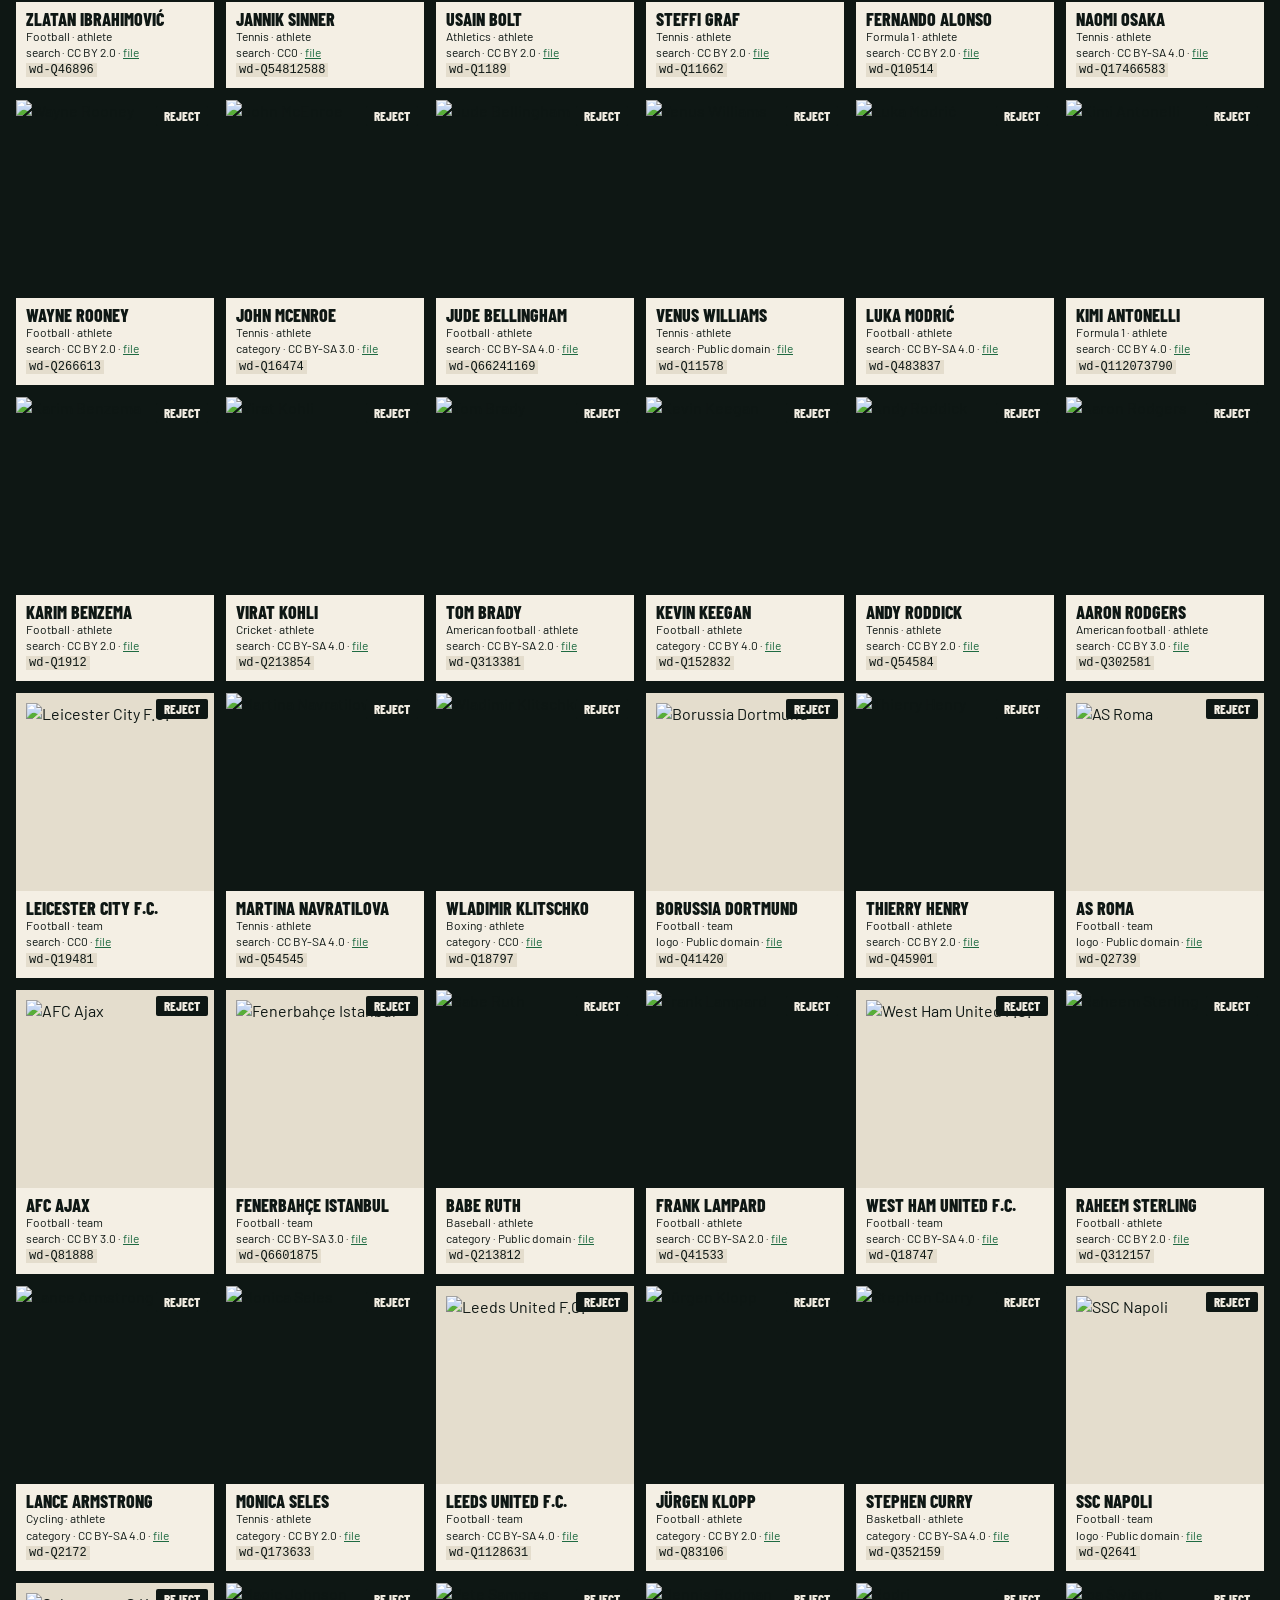
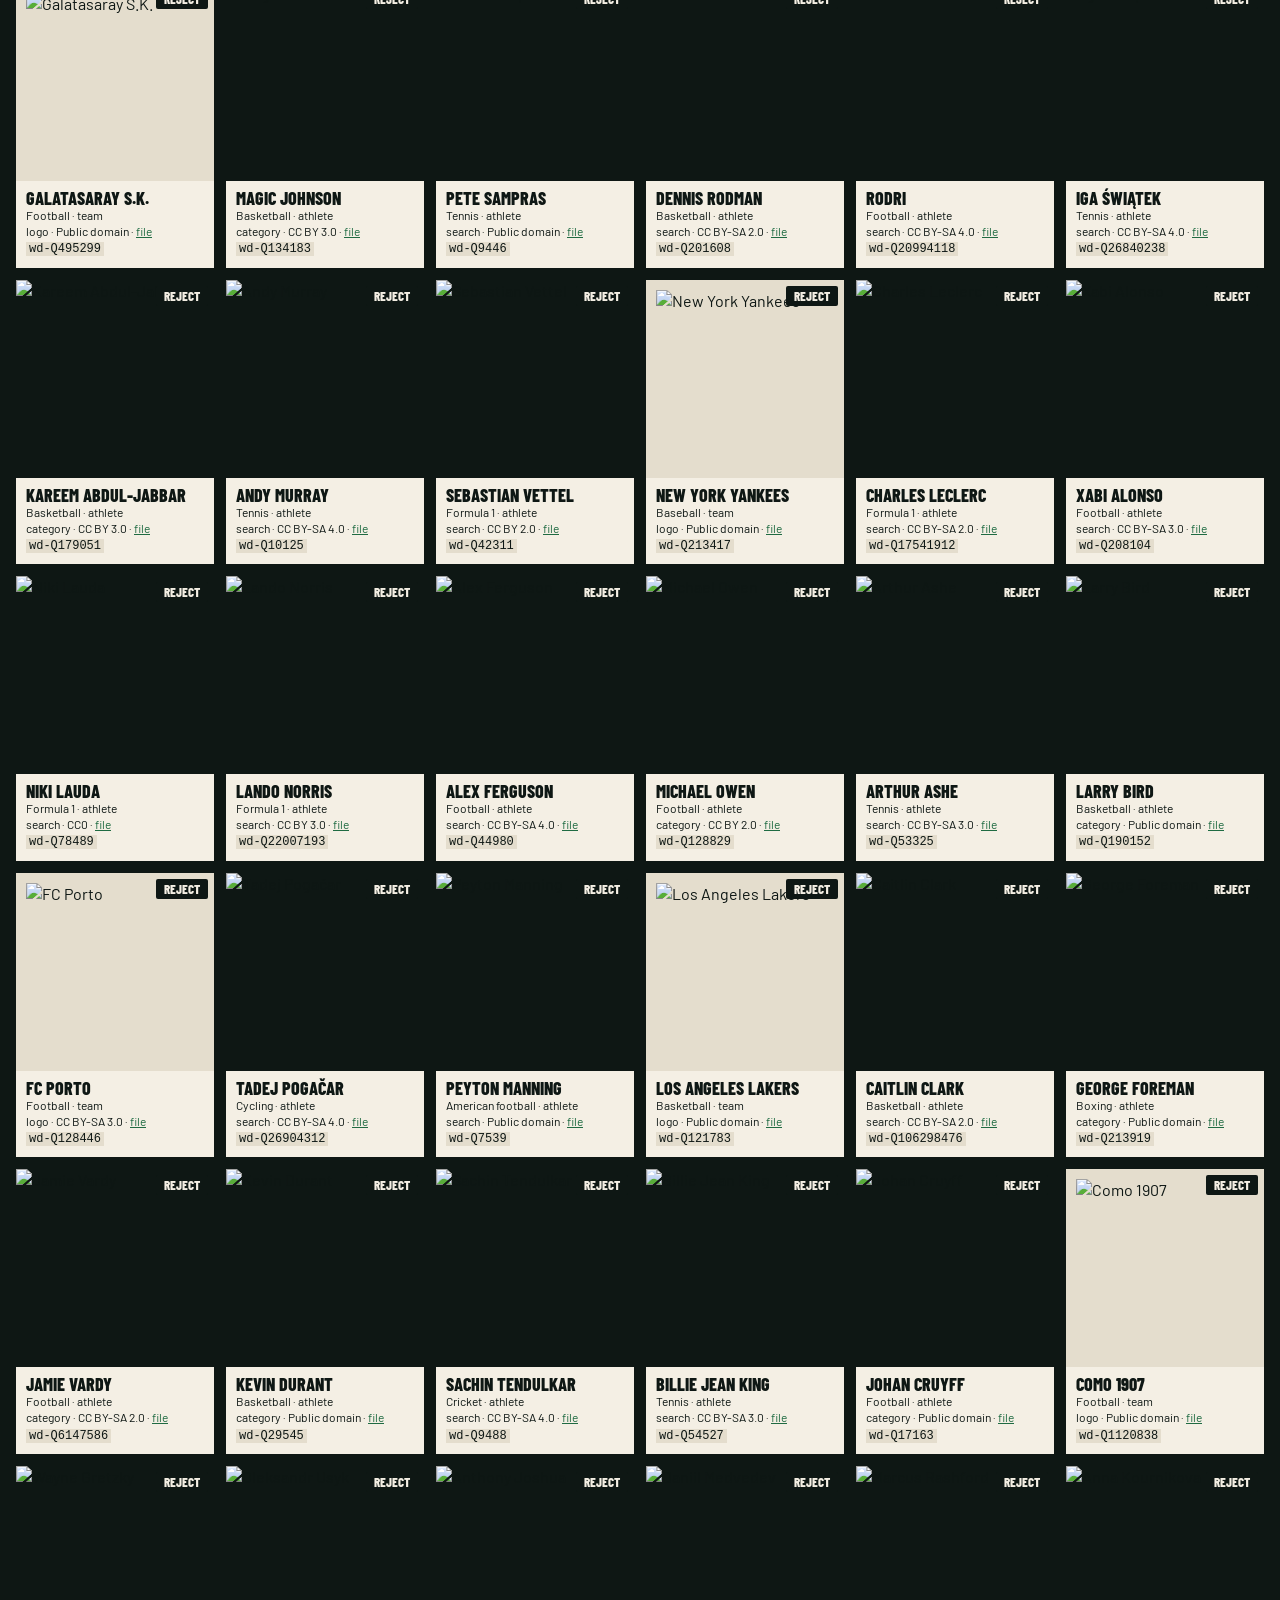
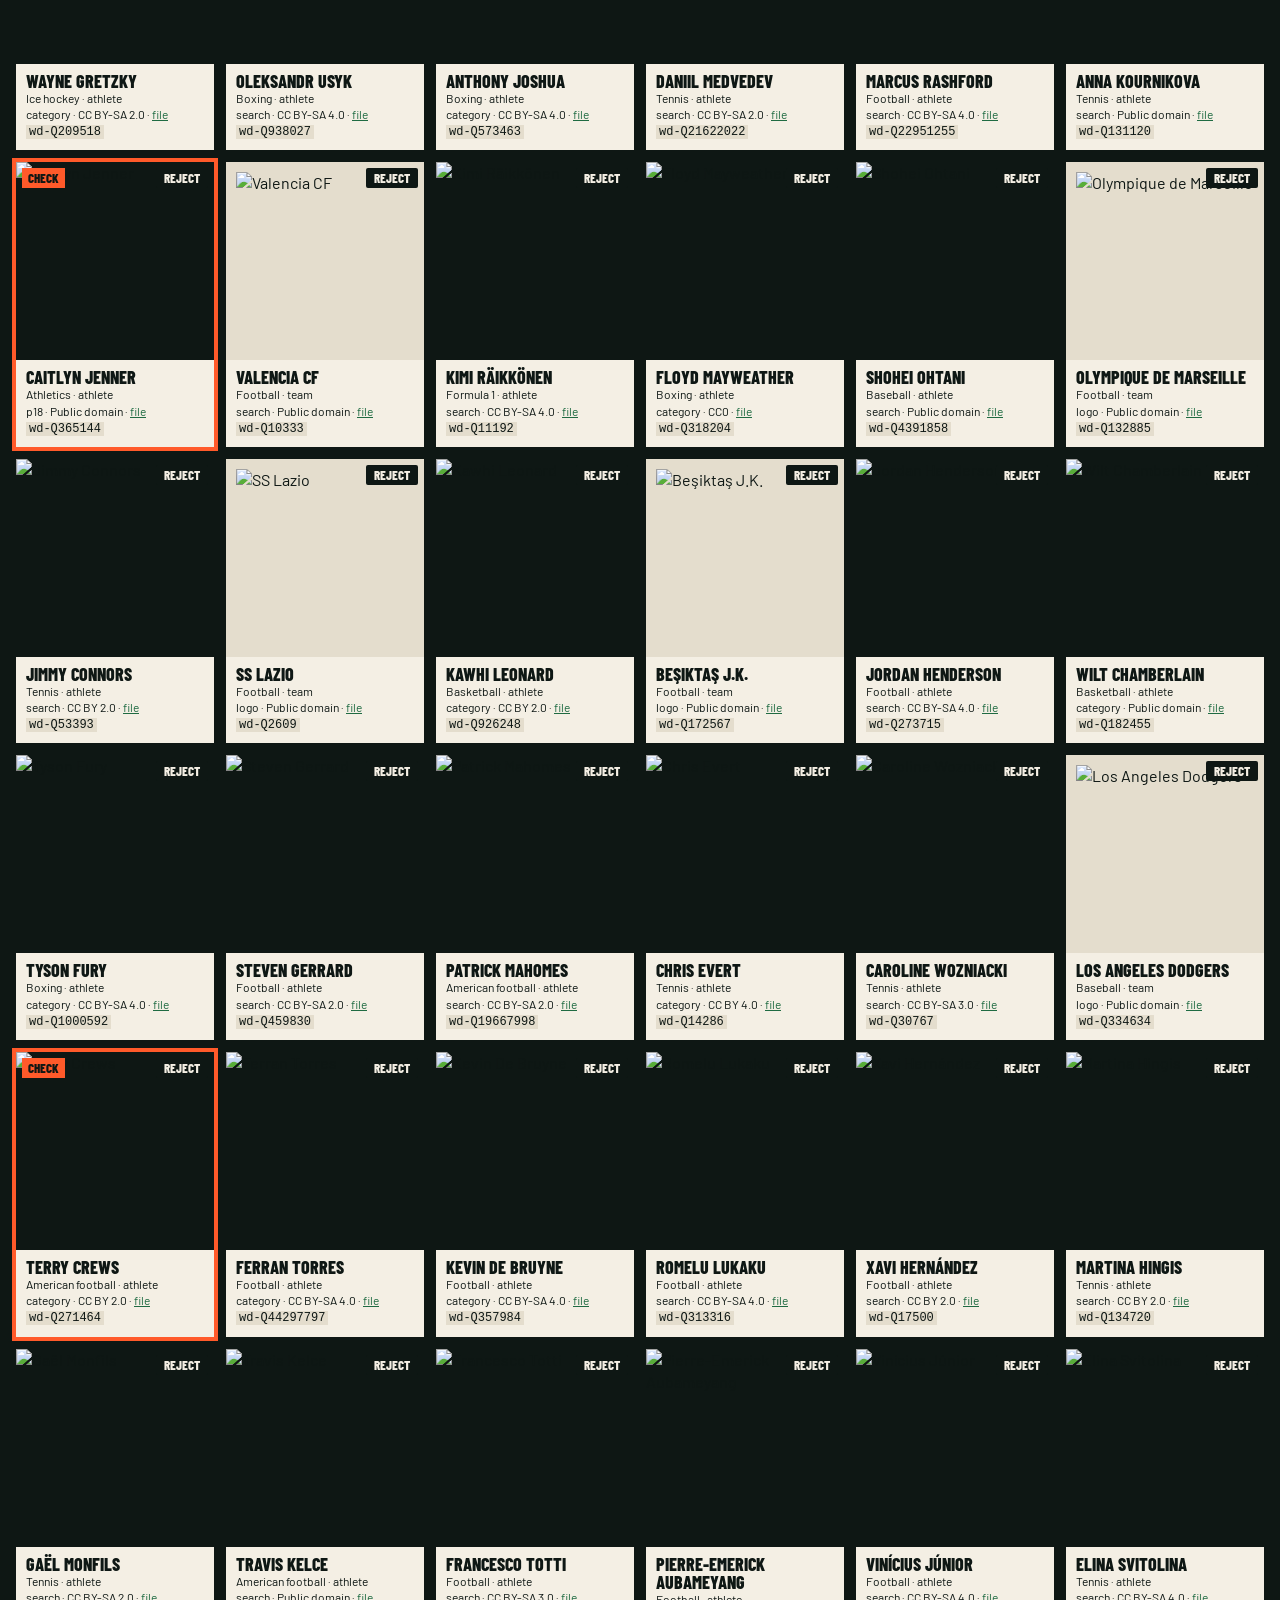
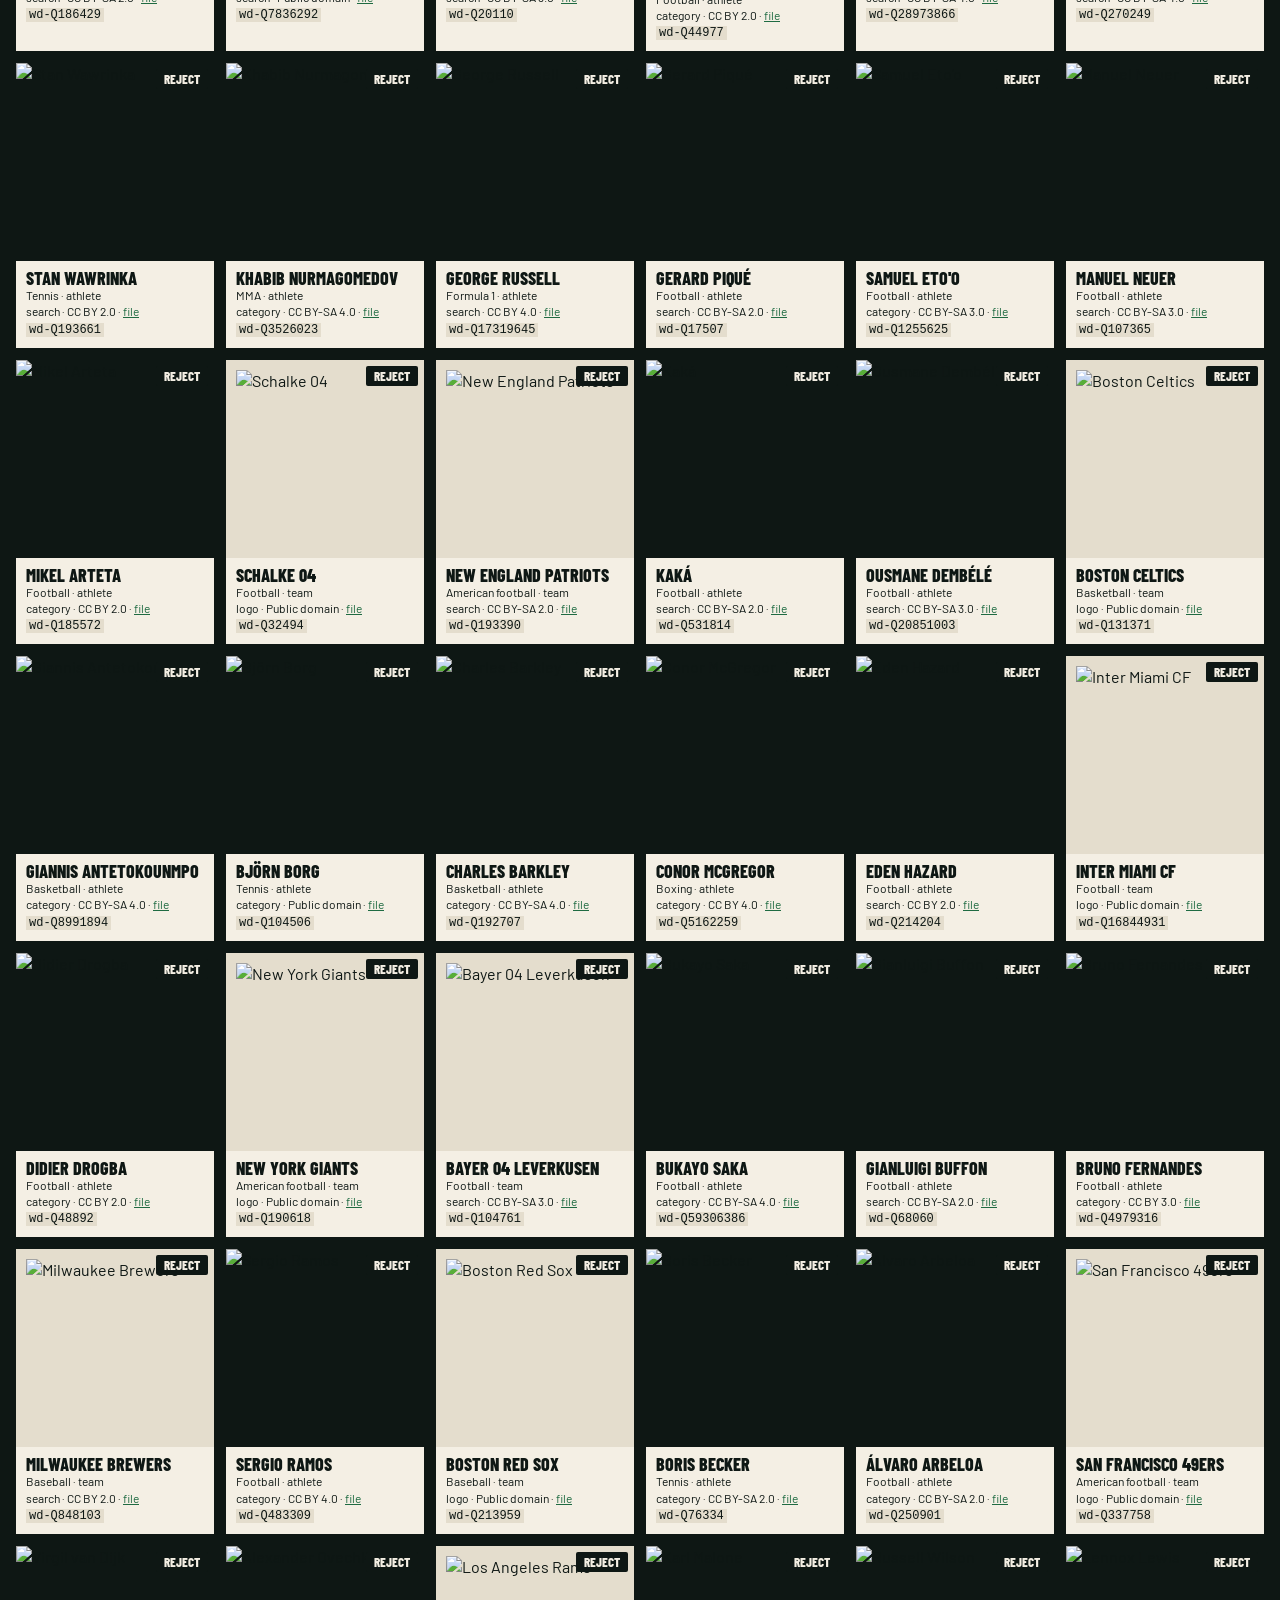
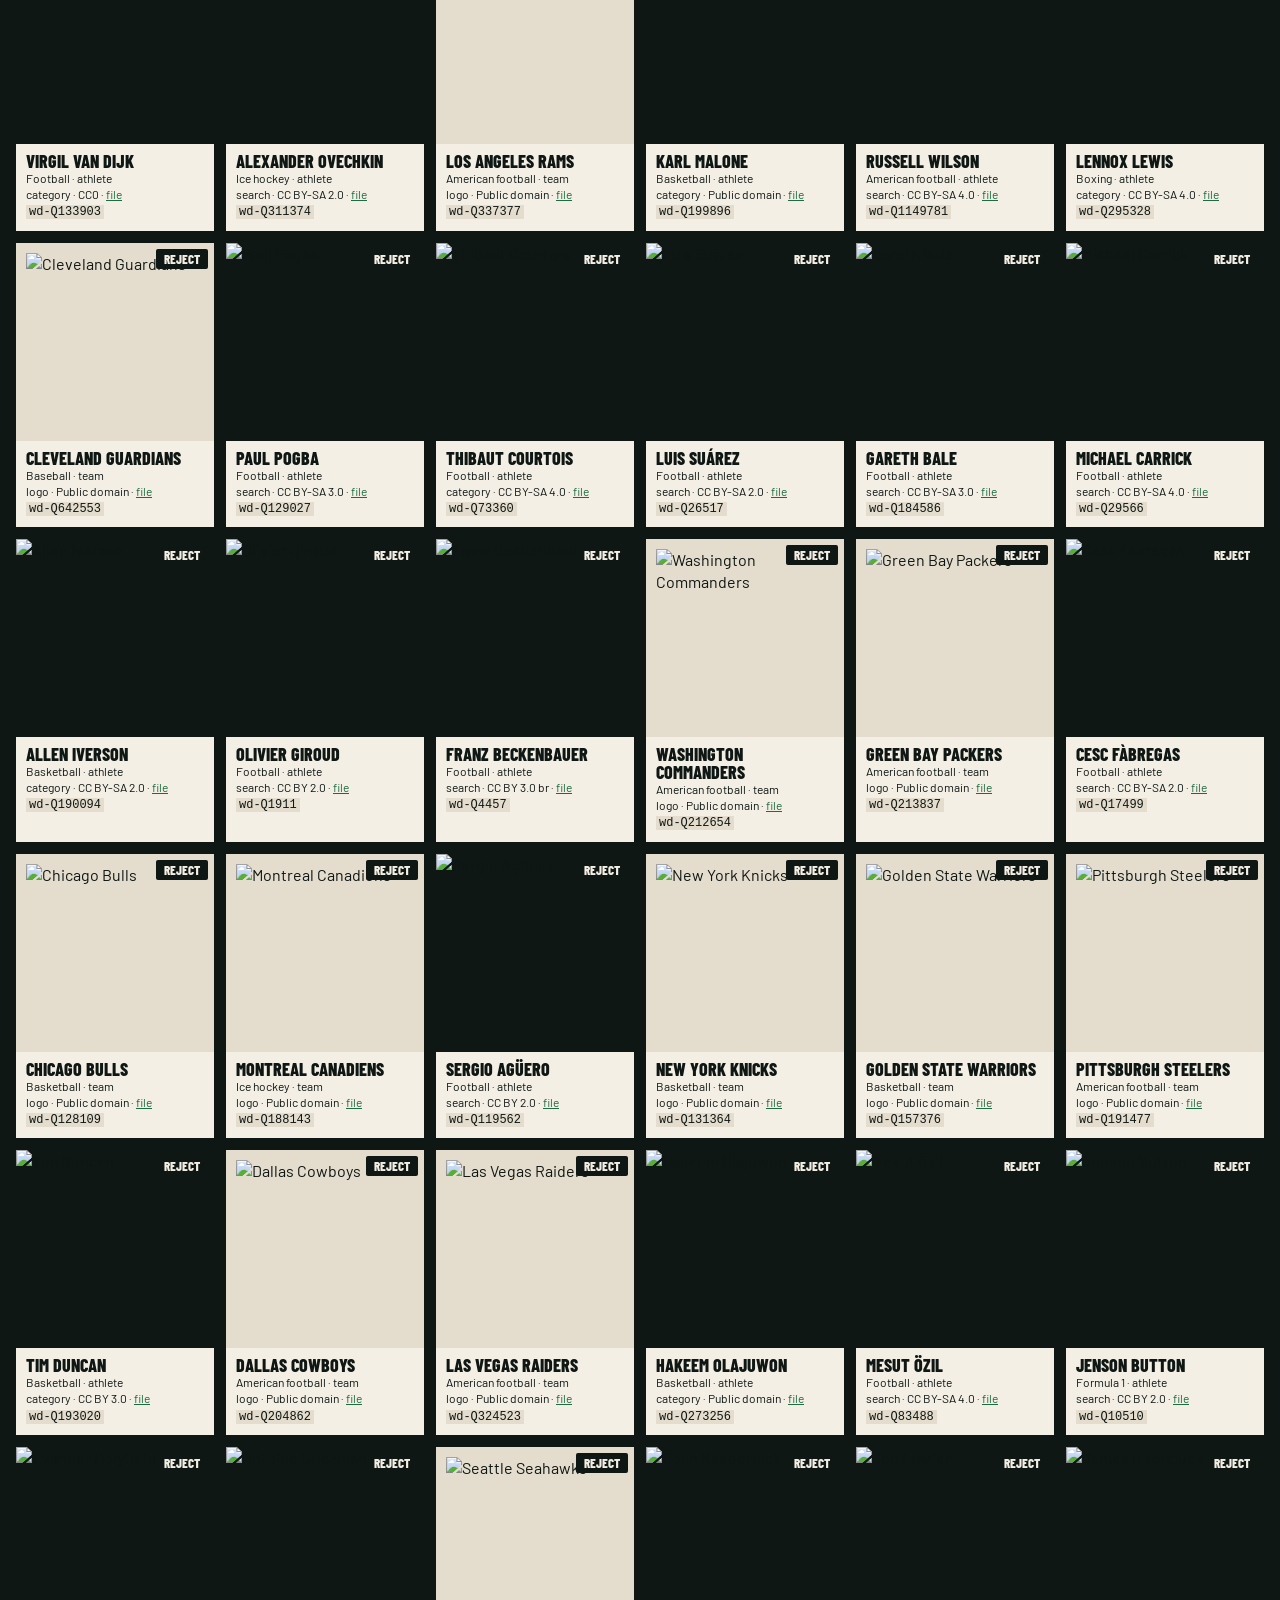
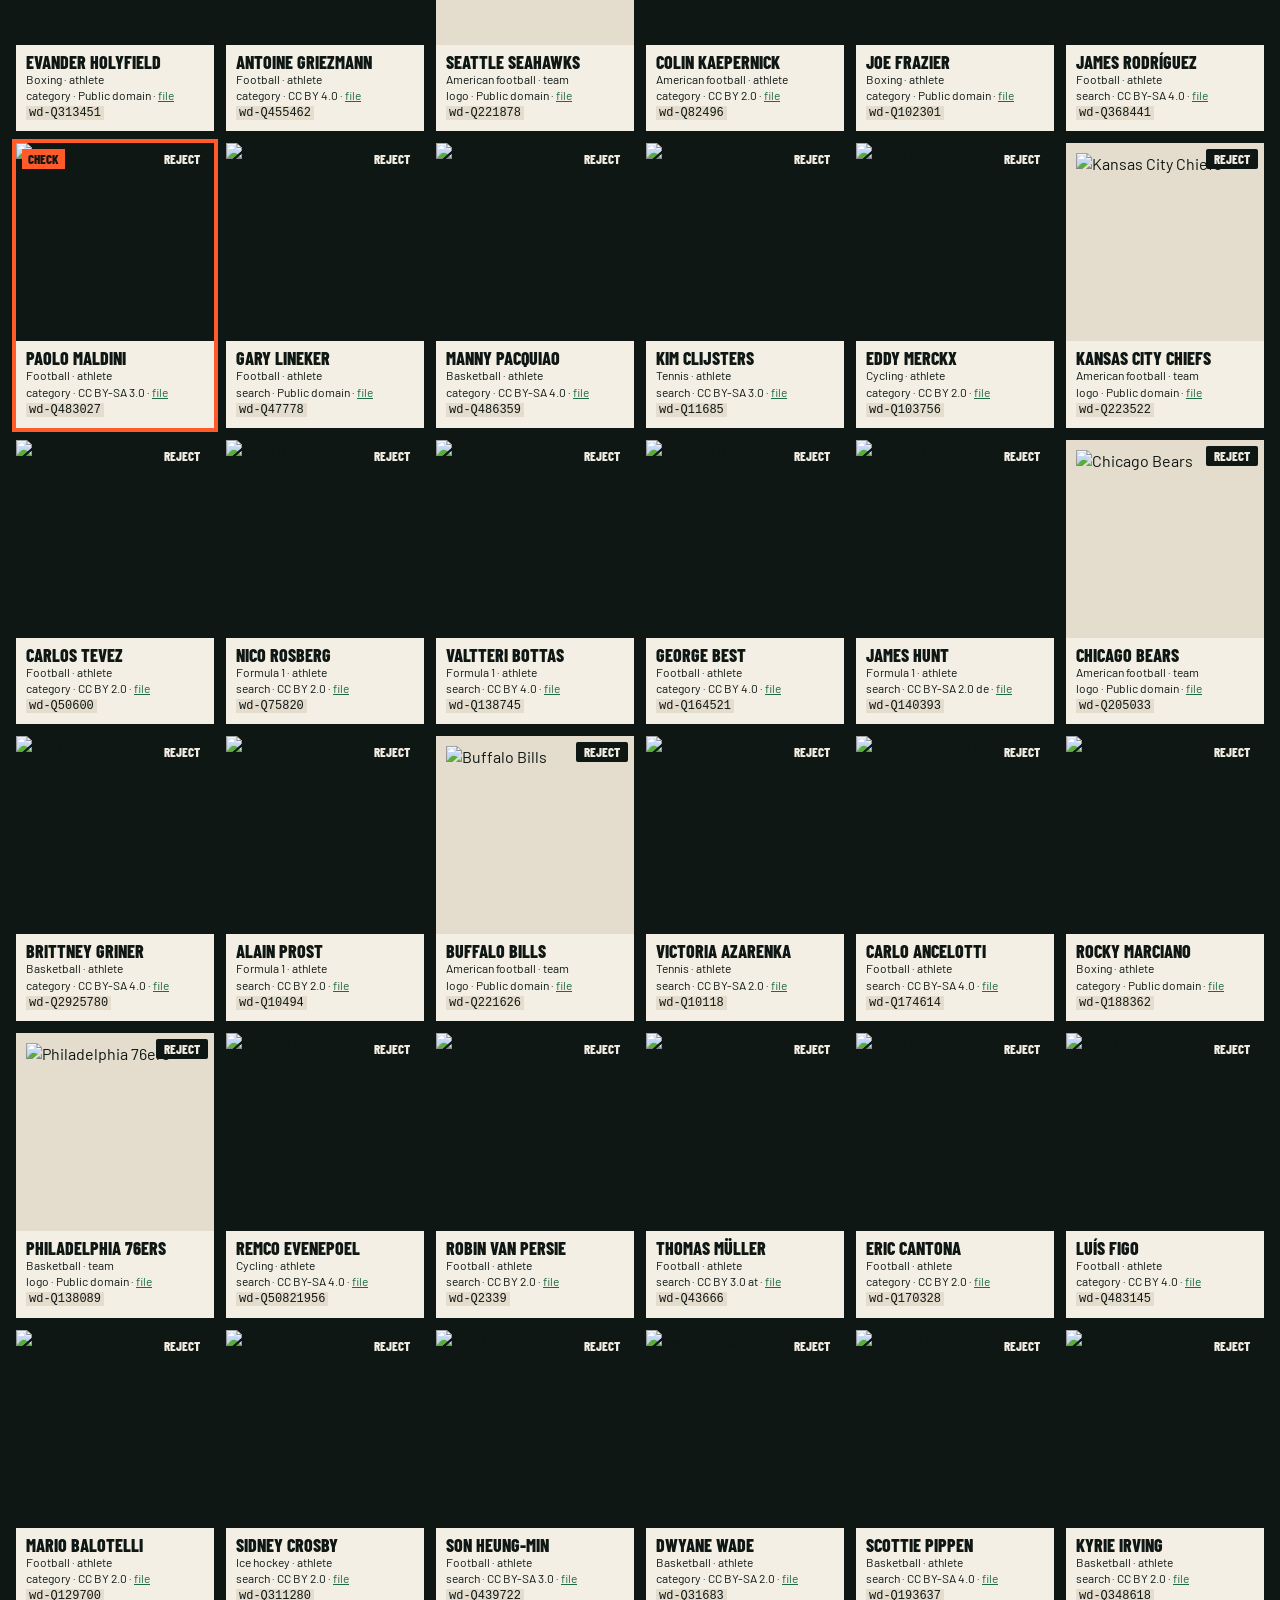
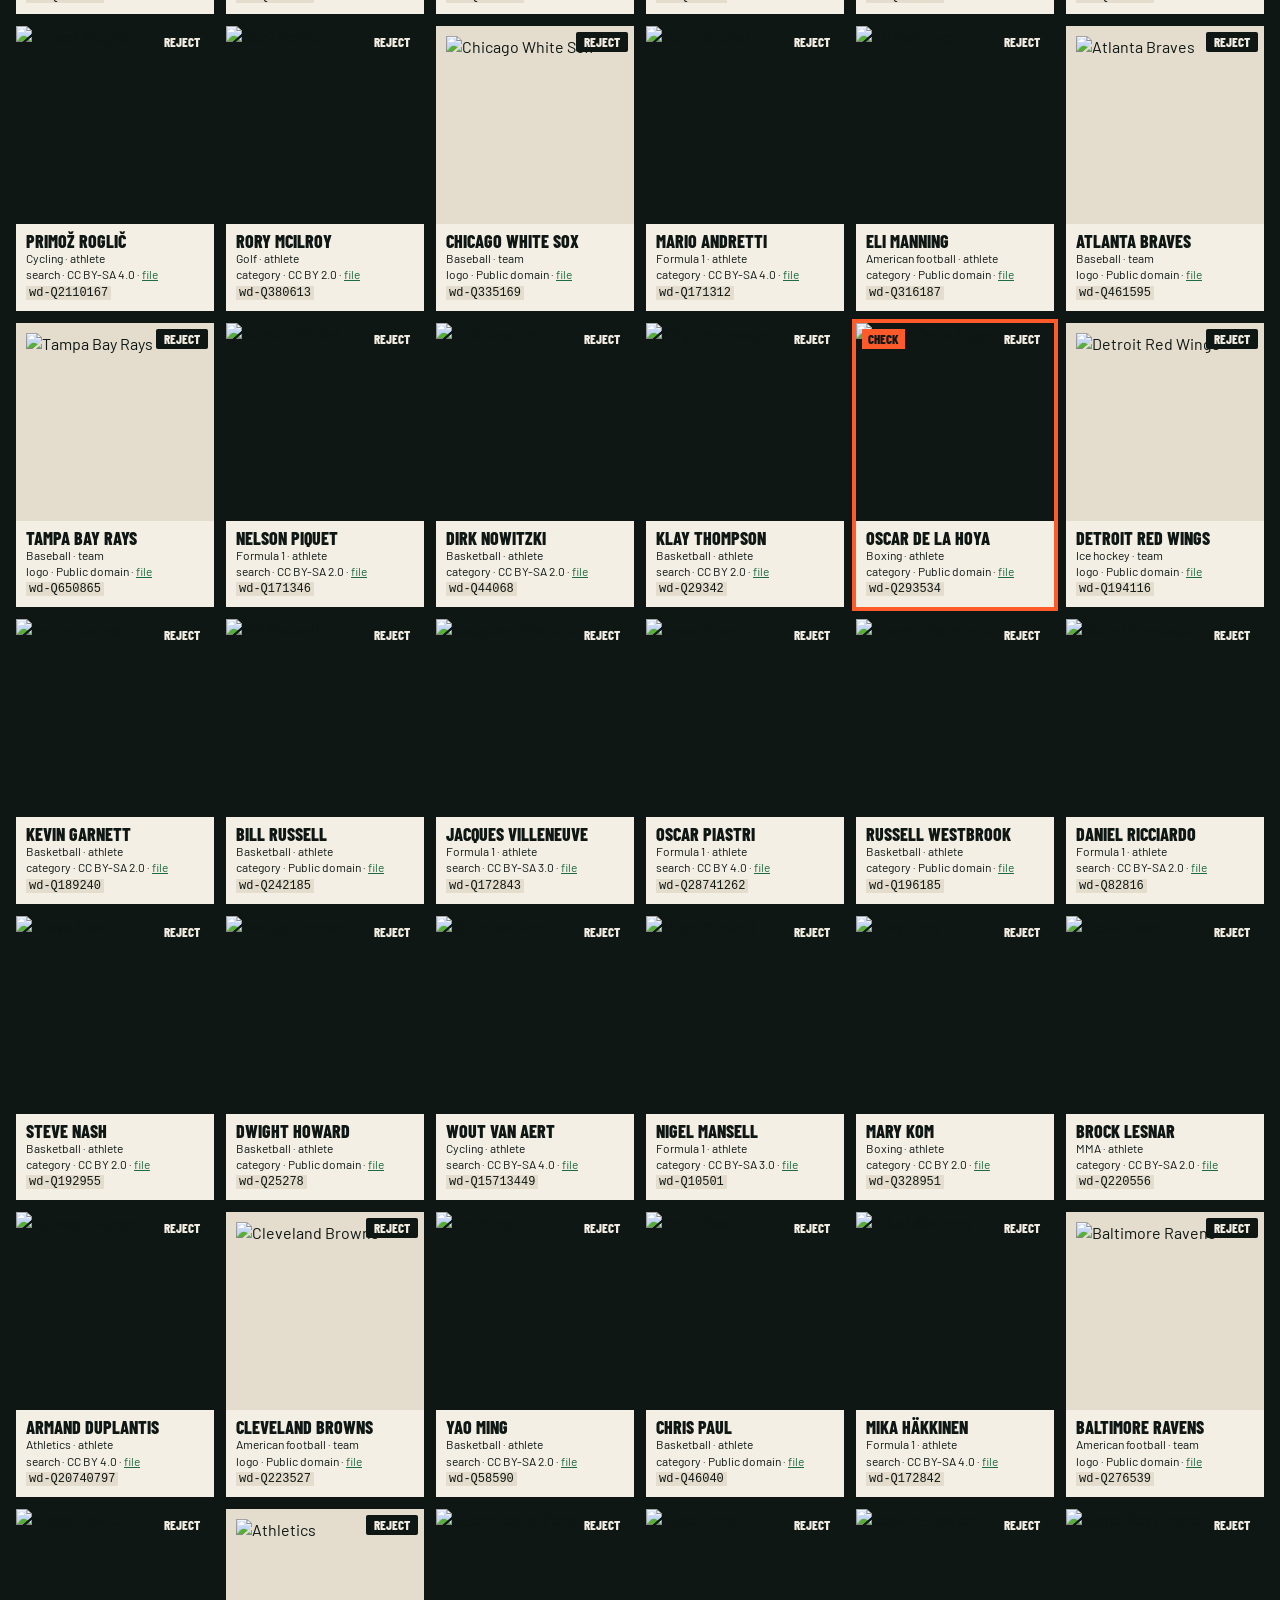
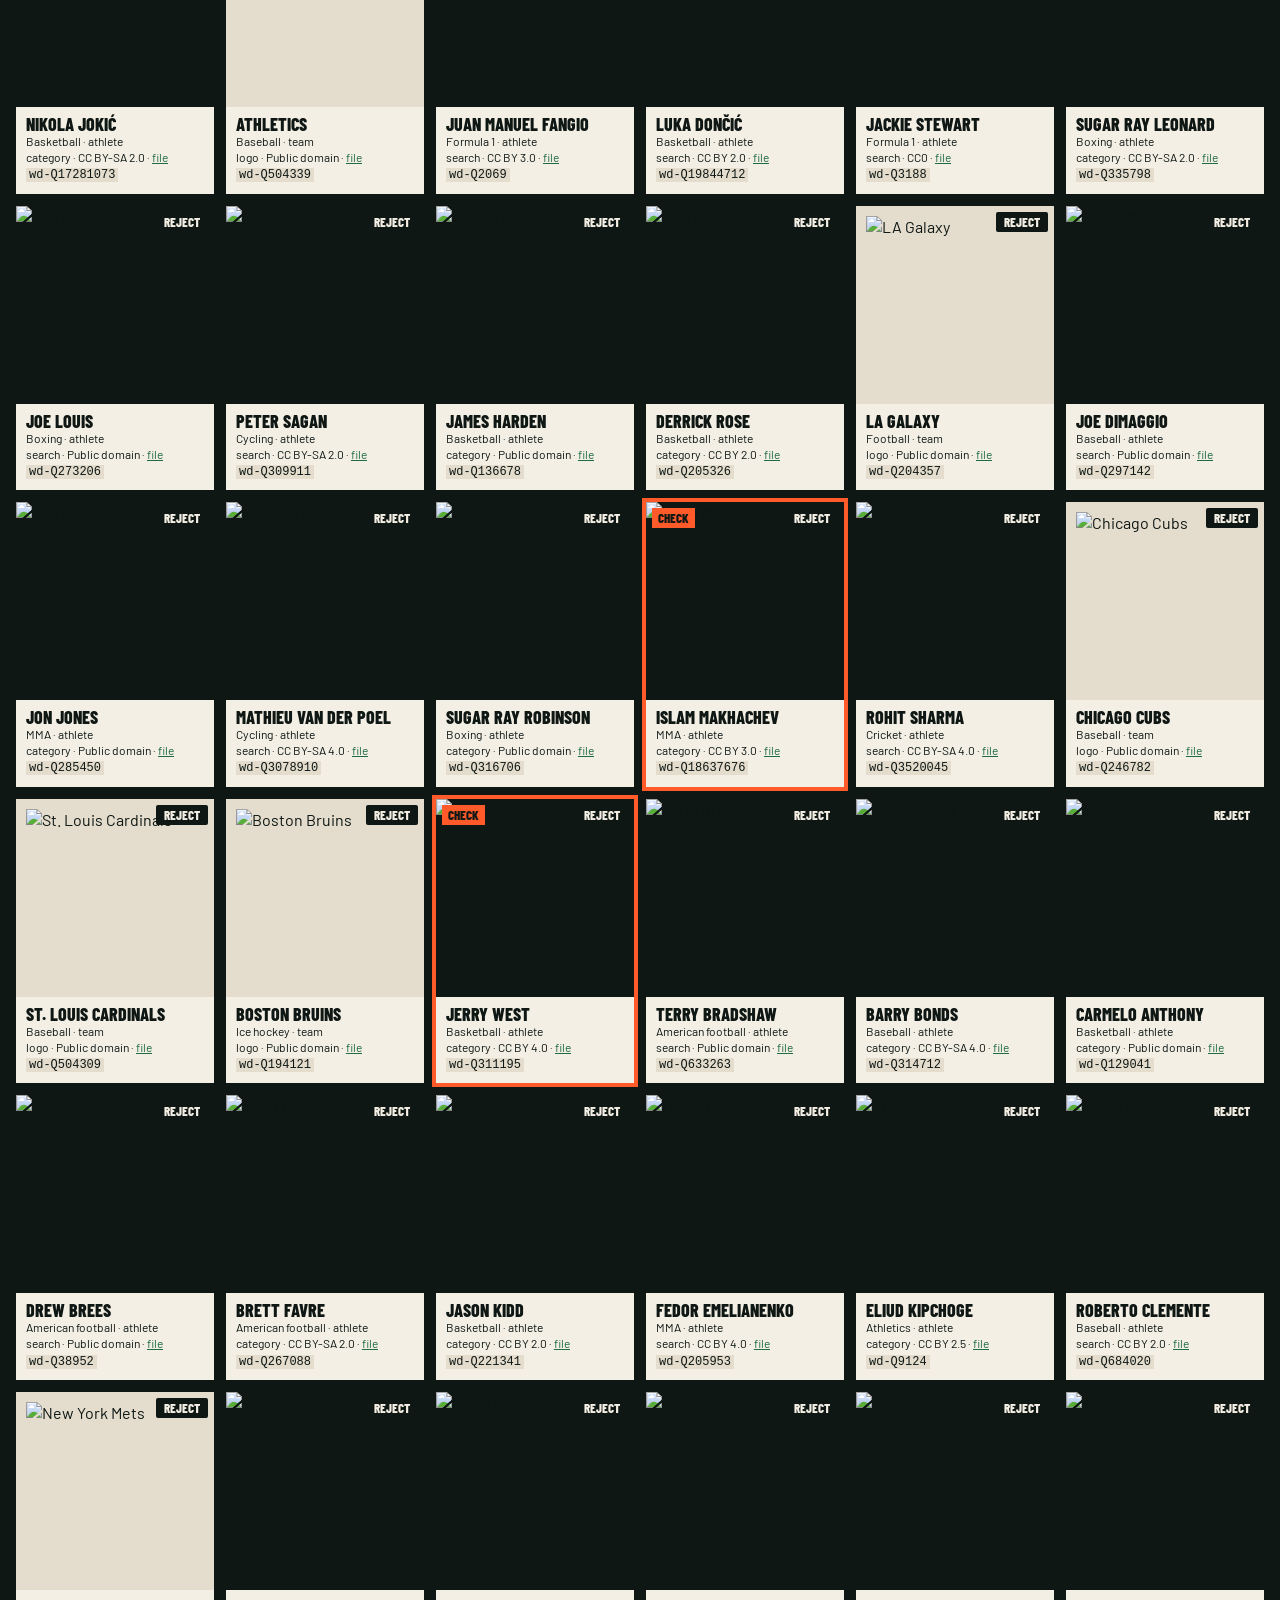
==== commit 65f94e48: "A3 + B (code): display names that hide the city, OCR checks, face-checked pictures, a smaller famous" ====
--- a/contact-sheet.html
+++ b/contact-sheet.html
@@ -29,6 +29,11 @@
   .meta b { display: block; font-family: var(--f-display); font-weight: 800; font-size: 18px; line-height: 1; text-transform: uppercase; }
   .meta code { user-select: all; background: var(--chalk-2); padding: 0 3px; }
   .meta a { color: var(--pitch); }
+  .focus { position: absolute; width: 14px; height: 14px; margin: -7px 0 0 -7px; border: 2px solid var(--gold); border-radius: 50%; box-shadow: 0 0 0 1px var(--ink); pointer-events: none; }
+  .reject { position: absolute; right: 6px; top: 6px; padding: 2px 8px; background: var(--ink); color: var(--chalk); font: 800 13px var(--f-display); text-transform: uppercase; border-radius: var(--hard); }
+  .cell.rejected { opacity: 0.35; }
+  .cell.rejected .reject { background: var(--t-scorching); color: var(--ink); }
+  #saveBtn { background: var(--t-scorching); color: var(--ink); }
 </style>
 </head>
 <body>
@@ -36,24 +41,41 @@
 <p class="intro">Every picture the game will show. Red-framed ones are low-confidence picks worth a look; grey ones are in the reserve
 (no usable picture, so they're out of the game). To change one, add it to <code>data/images.json</code>, e.g.
 <code>"wd-Q615": { "use": "Better file.jpg" }</code>, <code>{ "reject": ["Bad file.jpg"] }</code> or <code>{ "none": true }</code>,
-then run <code>python3 scripts/pick_images.py</code>. Click an id to select it for copying.</p>
+then run <code>python3 scripts/pick_images.py</code>. Or press <b>Reject</b> on any picture, then <b>Save rejections</b>: it adds
+them to <code>data/images.json</code> for you (Chrome and Edge write the file directly; other browsers download the merged file).
+Faces are marked where the crop will centre.</p>
 <div class="controls">
   <button data-show="all" aria-pressed="true">All</button>
   <button data-show="low" aria-pressed="false">To check</button>
   <button data-show="reserve" aria-pressed="false">Reserve</button>
   <select id="sport" aria-label="Sport"><option value="">Every sport</option></select>
+  <button id="saveBtn" hidden>Save rejections</button>
   <span class="summary" id="summary"></span>
 </div>
 <div class="grid" id="grid"></div>
 <script>
 const esc = (s) => String(s ?? "").replace(/[&<>"]/g, (c) => ({ "&": "&amp;", "<": "&lt;", ">": "&gt;", '"': "&quot;" })[c]);
 let all = [], show = "all";
+// pending rejections: { "wd-Q615": ["File name.jpg"] }, kept in this browser until saved
+let pending = {};
+try { pending = JSON.parse(localStorage.getItem("hg:rejects")) || {}; } catch {}
+const keepPending = () => {
+  try { localStorage.setItem("hg:rejects", JSON.stringify(pending)); } catch {}
+  const n = Object.values(pending).flat().length;
+  document.getElementById("saveBtn").hidden = !n;
+  document.getElementById("saveBtn").textContent = `Save ${n} rejection${n === 1 ? "" : "s"}`;
+};
+const fileOf = (e) => e.imagePage ? decodeURIComponent(e.imagePage.split("File:")[1]).replace(/_/g, " ") : "";
 
 const cell = (e) => {
   const reserve = !!e.reserveReason, low = e.imageConfidence === "low";
-  const img = e.image ? `<img loading="lazy" alt="${esc(e.name)}" src="${esc(e.image.replace(/width=\d+/, "width=300"))}">` : "";
-  return `<div class="cell${low ? " low" : ""}${reserve ? " reserve" : ""}" data-type="${e.type}">
-    <div class="pic">${img}${low ? '<span class="flag">Check</span>' : ""}</div>
+  const img = e.image ? `<img loading="lazy" alt="${esc(e.name)}" src="${esc(e.image.replace(/width=\d+/, "width=300"))}"${e.imageFocus ? ` style="object-position:${esc(e.imageFocus)}"` : ""}>` : "";
+  const [fx, fy] = (e.imageFocus || "").split(" ");
+  const rejected = (pending[e.id] || []).includes(fileOf(e));
+  return `<div class="cell${low ? " low" : ""}${reserve ? " reserve" : ""}${rejected ? " rejected" : ""}" data-type="${e.type}" data-id="${esc(e.id)}">
+    <div class="pic">${img}${low ? '<span class="flag">Check</span>' : ""}
+      ${e.imageFocus && e.type === "athlete" ? `<span class="focus" style="left:${esc(fx)};top:${esc(fy)}"></span>` : ""}
+      ${e.image ? `<button class="reject">${rejected ? "Undo" : "Reject"}</button>` : ""}</div>
     <div class="meta"><b>${esc(e.name)}</b>${esc(e.sport)} · ${esc(e.type)}<br>
       ${reserve ? `Reserve: ${esc(e.reserveReason)}` : `${esc(e.imageSource)} · ${esc(e.imageLicense)} · <a href="${esc(e.imagePage)}" target="_blank" rel="noopener">file</a>`}<br>
       <code>${esc(e.id)}</code></div></div>`;
@@ -82,6 +104,39 @@
   render();
 });
 document.getElementById("sport").onchange = render;
+document.getElementById("grid").addEventListener("click", (ev) => {
+  const btn = ev.target.closest(".reject");
+  if (!btn) return;
+  const id = btn.closest(".cell").dataset.id, e = all.find((x) => x.id === id), file = fileOf(e);
+  const list = new Set(pending[id] || []);
+  list.has(file) ? list.delete(file) : list.add(file);
+  if (list.size) pending[id] = [...list]; else delete pending[id];
+  keepPending(); render();
+});
+// Merge the rejections into data/images.json: write it in place where the browser allows, else download it.
+document.getElementById("saveBtn").onclick = async () => {
+  const merge = (current) => {
+    for (const [id, files] of Object.entries(pending)) {
+      const o = current[id] || (current[id] = {});
+      o.reject = [...new Set([...(o.reject || []), ...files])];
+    }
+    return JSON.stringify(current, null, 1) + "\n";
+  };
+  try {
+    if (window.showOpenFilePicker) {
+      const [handle] = await showOpenFilePicker({ types: [{ description: "data/images.json", accept: { "application/json": [".json"] } }] });
+      const text = merge(JSON.parse(await (await handle.getFile()).text()));
+      const w = await handle.createWritable(); await w.write(text); await w.close();
+    } else {
+      const text = merge(await (await fetch("data/images.json")).json());
+      const a = Object.assign(document.createElement("a"), { href: URL.createObjectURL(new Blob([text], { type: "application/json" })), download: "images.json" });
+      a.click();
+    }
+    pending = {}; keepPending(); render();
+    alert("Saved. Now run: python3 scripts/pick_images.py");
+  } catch (err) { if (err.name !== "AbortError") alert("Couldn't save: " + err.message); }
+};
+keepPending();
 </script>
 </body>
 </html>
--- a/css/style.css
+++ b/css/style.css
@@ -26,6 +26,7 @@
   --t-frozen: #e3f4ff;
 
   /* ── Card rarities (the Vault): always with ink text on top ── */
+  --plate: #ffffff;    /* behind team logos */
   --r-bronze: #d08a52;
   --r-silver: #c3ccd3;
   --r-gold: #ffc928;
@@ -148,14 +149,19 @@
 @keyframes deal { from { opacity: 0; transform: translateX(-24px) rotate(-1.5deg); } to { opacity: 1; transform: none; } }
 
 /* Picture of the athlete or team: a fixed-size frame (so nothing jumps when it loads). */
-.portrait { position: relative; margin: 0; width: 132px; aspect-ratio: 1; max-width: 100%; background: var(--ink); box-shadow: 4px 4px 0 var(--gold); }
+.portrait { position: relative; margin: 0; width: 132px; aspect-ratio: 1; max-width: 100%; background: var(--ink); overflow: hidden; border-radius: var(--hard); }
 .portrait img { position: absolute; inset: 0; width: 100%; height: 100%; object-fit: cover; object-position: 50% 22%; opacity: 0; transition: opacity 250ms; }
 .portrait img.loaded { opacity: 1; }
 .portrait img:not([src]) { visibility: hidden; }  /* no picture: nothing drawn, not even a broken-image icon */
-.portrait[data-kind="team"] img { object-fit: contain; padding: 12px; background: var(--chalk); }
+/* logos sit on a plain white plate with room around them, so a logo with its own white background blends in */
+.portrait[data-kind="team"] { background: var(--plate); box-shadow: inset 0 0 0 1px var(--chalk-2); }
+.portrait[data-kind="team"] img { object-fit: contain; padding: 14%; background: var(--plate); }
+.portrait[data-kind="team"] .initials { color: var(--mute-chalk); }
 .initials { position: absolute; inset: 0; display: grid; place-content: center; justify-items: center; gap: 4px; font-family: var(--f-display); font-weight: 900; font-size: 44px; line-height: 1; color: var(--gold); }
 .initials svg { width: 26px; height: 26px; opacity: 0.8; }
-.credit-btn { position: absolute; right: -8px; bottom: -8px; width: 22px; height: 22px; border-radius: var(--hard); background: var(--ink); color: var(--chalk); box-shadow: 0 0 0 2px var(--chalk); font: 700 12px/1 var(--f-body); }
+/* the picture credit: a small round "i" tucked inside the corner */
+.credit-btn { position: absolute; right: 5px; bottom: 5px; width: 20px; height: 20px; border-radius: 50%; background: color-mix(in srgb, var(--ink) 70%, transparent); color: var(--chalk); font: italic 700 12px/20px Georgia, serif; text-align: center; }
+.credit-btn:hover, .credit-btn[aria-expanded="true"] { background: var(--ink); }
 .credit { position: absolute; left: 0; top: calc(100% + 12px); z-index: 2; width: 250px; padding: 8px 10px; background: var(--ink); color: var(--chalk); font-size: 12px; line-height: 1.4; }
 .credit a, .credits a { color: inherit; }
 
@@ -283,21 +289,53 @@
 .credits ul { margin: 6px 0 0; padding-left: 16px; display: grid; gap: 4px; }
 
 /* the ladder (scorecard) */
-.rank { display: grid; grid-template-columns: 1fr auto; gap: 18px; align-items: center; padding: 14px 16px; background: var(--ink); color: var(--chalk); position: relative; overflow: hidden; }
-.rank-title small { display: block; font-size: 11px; font-weight: 700; letter-spacing: 0.12em; text-transform: uppercase; color: var(--mute-ink); }
-.rank-title b { display: block; font-family: var(--f-display); font-weight: 900; font-size: 44px; line-height: 0.9; text-transform: uppercase; color: var(--gold); animation: rise 400ms calc(var(--steps) * 160ms + 200ms) both; }
-.ladder { list-style: none; margin: 0; padding: 0; display: grid; gap: 3px; min-width: 160px; }
-.rung { display: flex; justify-content: space-between; gap: 10px; padding: 2px 8px; font-size: 12px; color: var(--mute-ink); background: var(--ink-2); }
-.rung small { font-variant-numeric: tabular-nums; }
-.rung.lit { animation: rung-on 220ms calc(var(--i) * 160ms) both; }
-.rung.here { box-shadow: inset 0 0 0 2px var(--gold); font-weight: 700; }
-@keyframes rung-on { from { background: var(--ink-2); color: var(--mute-ink); } to { background: var(--pitch); color: var(--chalk); } }
-@keyframes rise { from { opacity: 0; transform: translateY(8px); } to { opacity: 1; transform: none; } }
-.rank.big::after { content: ""; position: absolute; inset: 0; background: linear-gradient(105deg, transparent 35%, color-mix(in srgb, var(--gold) 35%, transparent) 50%, transparent 65%); transform: translateX(-100%); animation: sweep 1100ms calc(var(--steps) * 160ms + 400ms) ease-out both; pointer-events: none; }
-@keyframes sweep { to { transform: translateX(100%); } }
-.rank-hof::before { content: ""; position: absolute; left: 25%; top: 50%; width: 420px; height: 420px; margin: -210px 0 0 -210px; background: repeating-conic-gradient(color-mix(in srgb, var(--gold) 14%, transparent) 0 8deg, transparent 8deg 24deg); border-radius: 50%; animation: rays 2.4s ease-out both; pointer-events: none; }
-@keyframes rays { from { transform: rotate(-40deg) scale(0.4); opacity: 0; } to { transform: rotate(0) scale(1); opacity: 1; } }
-.rank-captain .rank-title b::after { content: "C"; display: inline-grid; place-items: center; width: 1.1em; height: 1.1em; margin-left: 10px; border: 3px solid var(--gold); font-size: 0.6em; vertical-align: 0.15em; animation: pop 450ms calc(var(--steps) * 160ms + 500ms) cubic-bezier(0.3, 1.6, 0.5, 1) both; }
+/* ── The rank ladder ───────────────────────────────── */
+/* Live during the game: down the right-hand side on desktop, a strip under the header on phones. */
+.ladder-live { position: fixed; z-index: 8; right: 14px; top: calc(var(--bar-h) + env(safe-area-inset-top, 0px) + 96px); width: 172px;
+  padding: 10px 12px 12px 12px; background: color-mix(in srgb, var(--ink) 90%, transparent); border-top: 4px solid var(--gold); color: var(--chalk); }
+.ll-title { margin: 0 0 8px; font: 700 11px var(--f-body); letter-spacing: 0.12em; text-transform: uppercase; color: var(--mute-ink); }
+.ll-track { position: relative; height: 222px; }
+.ll-rungs { list-style: none; margin: 0; padding: 0; height: 100%; display: flex; flex-direction: column-reverse; gap: 3px; }
+.ll-rung { flex: 1; display: flex; justify-content: space-between; align-items: center; gap: 6px; padding: 0 8px; background: var(--ink-2); color: var(--mute-ink); font: 800 14px/1 var(--f-display); text-transform: uppercase; letter-spacing: 0.02em; transition: background 200ms, color 200ms; }
+.ll-rung small { font: 600 11px var(--f-body); font-variant-numeric: tabular-nums; }
+.ll-rung.passed { background: color-mix(in srgb, var(--pitch) 55%, var(--ink-2)); color: var(--chalk); }
+.ll-rung.here { background: var(--pitch); color: var(--chalk); box-shadow: inset 0 0 0 2px var(--gold); }
+.ll-rung.up { animation: rung-up 700ms ease-out; }
+@keyframes rung-up { 0% { background: var(--gold); color: var(--ink); transform: scale(1.06); } 100% { transform: none; } }
+/* the marker: a gold line across the ladder at your total, with the number on a tag */
+.ll-marker { position: absolute; left: -6px; right: -6px; bottom: calc(var(--p, 0) * 100%); height: 0; pointer-events: none; }
+/* notches on both edges rather than a line across, so the rung names stay readable */
+.ll-marker::before, .ll-marker::after { content: ""; position: absolute; top: -2px; width: 12px; height: 4px; background: var(--gold); box-shadow: 0 0 0 1px var(--ink); }
+.ll-marker::before { left: 0; }
+.ll-marker::after { right: 0; }
+.ll-marker b { position: absolute; right: calc(100% - 2px); top: 0; transform: translateY(-50%); padding: 1px 6px; background: var(--gold); color: var(--ink); font: 900 15px var(--f-display); font-variant-numeric: tabular-nums; white-space: nowrap; }
+.ll-marker.pop b { animation: tag-pop 500ms cubic-bezier(0.3, 1.6, 0.5, 1); }
+@keyframes tag-pop { 0% { transform: translateY(-50%) scale(1.6); } 100% { transform: translateY(-50%) scale(1); } }
+.ll-proj { margin: 10px 0 0; font: 600 12px/1.35 var(--f-body); color: var(--mute-ink); }
+.ladder-live[hidden] { display: none; }
+
+/* The hero of the Full time screen: a big ladder, a marker that climbs it, then the rank stamped on. */
+.ft-hero { grid-area: hero; justify-self: center; width: min(620px, 100%); }
+.hl { position: relative; padding-left: 74px; }
+.hl-track { position: relative; height: 336px; }
+.hl .ll-rung { padding: 0 16px; font-size: 24px; }
+.hl .ll-rung small { font-size: 13px; }
+.hl .ll-marker b { font-size: 24px; padding: 2px 10px; }
+.hl .ll-rung.tick { animation: tick 300ms ease-out; }
+@keyframes tick { 0% { transform: scaleX(1.04); background: var(--gold); color: var(--ink); } 100% { transform: none; } }
+.hl-stamp { position: absolute; right: -150px; top: 34%; padding: 8px 18px 10px; border: 5px solid var(--gold); background: color-mix(in srgb, var(--ink) 88%, transparent);
+  color: var(--gold); text-align: center; transform: rotate(-7deg); opacity: 0; pointer-events: none; }
+.hl-stamp small { display: block; font: 700 12px var(--f-body); letter-spacing: 0.14em; text-transform: uppercase; color: var(--chalk); }
+.hl-stamp b { display: block; font: 900 56px/0.9 var(--f-display); text-transform: uppercase; white-space: nowrap; }
+.hl.big .hl-stamp b { font-size: 80px; }
+.rank-hof .hl-stamp { background: var(--gold); color: var(--ink); border-color: var(--chalk); }
+.rank-hof .hl-stamp small { color: var(--ink); }
+.hl.stamped .hl-stamp { opacity: 1; animation: stamp 480ms cubic-bezier(0.3, 1.5, 0.5, 1); }
+.hl.big.stamped .hl-stamp { animation-duration: 650ms; }
+@keyframes stamp { from { opacity: 0; transform: rotate(-7deg) scale(2.4); } }
+.hl.stamped.rank-hof::before { content: ""; position: absolute; right: 8%; top: 40%; width: 460px; height: 460px; margin: -230px -230px 0 0; border-radius: 50%; pointer-events: none;
+  background: repeating-conic-gradient(color-mix(in srgb, var(--gold) 16%, transparent) 0 8deg, transparent 8deg 24deg); animation: rays 2.4s ease-out both; }
+@keyframes rays { from { transform: rotate(-40deg) scale(0.4); opacity: 0; } }
 @keyframes pop { from { transform: scale(0); } to { transform: scale(1); } }
 
 .toast { position: fixed; z-index: 30; left: 50%; top: calc(var(--bar-h) + 16px); transform: translateX(-50%); padding: 8px 14px; background: var(--gold); color: var(--ink); font-weight: 700; font-size: 14px; }
@@ -326,7 +364,7 @@
   .who { font-size: clamp(30px, 9vw, 42px); margin-top: 8px; }
   .ticket.folded .who { font-size: 26px; }
   .ticket-body { grid-template-columns: 84px 1fr; gap: 12px; margin-top: 10px; padding-top: 10px; }
-  .portrait { width: 84px; box-shadow: 3px 3px 0 var(--gold); }
+  .portrait { width: 84px; }
   .initials { font-size: 30px; }
   .initials svg { width: 18px; height: 18px; }
   .credit { width: min(250px, 70vw); }
@@ -351,7 +389,6 @@
   .card { padding: 20px 18px 22px; }
   .card h2 { font-size: 44px; }
   .final b { font-size: 68px; }
-  .rank { grid-template-columns: 1fr; }
 }
 /* ── The Vault: five levels of facts, unlocked by score ── */
 .vault-btn { grid-column: 1 / -1; justify-self: start; margin-top: 8px; display: inline-flex; align-items: center; gap: 8px; padding: 6px 12px 6px 6px;
@@ -403,7 +440,7 @@
 .tcard-face { display: grid; grid-template-rows: 1fr auto auto; overflow: hidden; }
 .tcard-pic { position: relative; overflow: hidden; background: var(--ink-2); min-height: 0; }
 .tcard-pic img { width: 100%; height: 100%; object-fit: cover; object-position: 50% 22%; display: block; }
-.tcard[data-type="team"] .tcard-pic img { object-fit: contain; padding: 10%; background: var(--chalk); }
+.tcard[data-type="team"] .tcard-pic img { object-fit: contain; padding: 12%; background: var(--plate); }
 .tcard-pic .noimg { position: absolute; inset: 0; display: grid; place-items: center; color: var(--mute-ink); }
 .tcard-pic img { position: relative; }
 .tcard-pic .noimg svg { width: 40%; height: auto; }
@@ -443,7 +480,7 @@
 .sheet.full { padding: 0; display: block; background: var(--ink); }
 .ft { max-width: 1240px; margin: 0 auto; padding: calc(28px + env(safe-area-inset-top, 0px)) var(--edge) 56px; color: var(--chalk);
   display: grid; grid-template-columns: minmax(0, 1.65fr) minmax(320px, 1fr); gap: 22px 28px;
-  grid-template-areas: "top top" "map rows" "calls rows" "cards cards" "share share"; align-items: start; }
+  grid-template-areas: "top top" "hero hero" "map rows" "calls rows" "cards cards" "share share"; align-items: start; }
 .ft-top { grid-area: top; display: grid; grid-template-columns: 1fr auto; gap: 18px 28px; align-items: end; border-bottom: 3px solid var(--ink-line); padding-bottom: 20px; }
 .ft-head small { font: 700 13px var(--f-body); letter-spacing: 0.12em; text-transform: uppercase; color: var(--mute-ink); }
 .ft-brand { display: flex; align-items: center; gap: 10px; }
@@ -452,33 +489,41 @@
 .ft-score b { font: 900 clamp(60px, 8vw, 110px)/0.85 var(--f-display); color: var(--gold); font-variant-numeric: tabular-nums; }
 .ft-score span { font: 700 24px var(--f-display); color: var(--mute-ink); text-transform: uppercase; }
 .ft-next { margin: 8px 0 0; color: var(--mute-ink); font-weight: 600; }
-.ft .rank { background: var(--ink-2); grid-row: span 2; align-self: stretch; }
 .ft-stats { grid-column: 1; }
 .ft .stats div { background: var(--ink-2); }
 
-.ft-map-wrap { grid-area: map; position: relative; aspect-ratio: 16 / 9; overflow: hidden; background: var(--sea); box-shadow: inset 0 0 0 3px var(--ink-line); }
-.ft-map { display: block; width: 100%; height: 100%; }
-.ft-sea { fill: var(--sea); }
-.ft-land { fill: var(--land); stroke: color-mix(in srgb, var(--chalk) 22%, transparent); stroke-linejoin: round; }
-.ft-arc { fill: none; stroke: var(--c); stroke-linecap: round; stroke-dasharray: 1; stroke-dashoffset: 0;
-  animation: arc-draw 900ms cubic-bezier(.5,0,.3,1) both; animation-delay: calc(var(--i) * 450ms + 400ms); }
-@keyframes arc-draw { from { stroke-dashoffset: 1; } }
-.ft-marks { animation: mark-in 300ms ease-out both; animation-delay: calc(var(--i) * 450ms + 1200ms); }
-@keyframes mark-in { from { opacity: 0; } }
-.instant .ft-arc, .instant .ft-marks { animation: none; }
-.ft-ball circle { fill: var(--chalk); stroke: var(--ink); stroke-width: 0.6; }
-.ft-ball svg { color: var(--ink); }
-.ft-flag .pole { stroke: var(--chalk); stroke-width: 1.4; stroke-linecap: round; }
-.ft-flag .cloth { fill: var(--c); stroke: var(--ink); stroke-width: 0.8; stroke-linejoin: round; }
-.ft-flag circle { fill: var(--ink); stroke: var(--chalk); stroke-width: 0.8; }
-.ft-num { fill: var(--chalk); font-family: var(--f-display); font-weight: 900; paint-order: stroke; stroke: var(--ink); stroke-width: 0.25; }
+.ft-map-wrap { grid-area: map; position: relative; aspect-ratio: 16 / 10; overflow: hidden; background: var(--sea); box-shadow: inset 0 0 0 3px var(--ink-line); }
+.ft-map { position: absolute; inset: 0; }
+.ft-showall { position: absolute; left: 10px; top: 10px; z-index: 2; }
+/* markers on the Full time map: a dot exactly on the spot, and a badge (centred on it, or fanned out on a
+   leader line when markers crowd together) */
+.sm-pin { position: relative; width: 0; height: 0; cursor: pointer; transition: opacity 250ms; }
+.sm-hidden { opacity: 0; pointer-events: none; }
+.sm-dim { opacity: 0.35; }
+.sm-dot { position: absolute; left: -4px; top: -4px; width: 8px; height: 8px; border-radius: 50%; background: var(--chalk); box-shadow: 0 0 0 2px var(--ink); }
+.sm-answer .sm-dot { background: var(--c); }
+.sm-leader { position: absolute; left: 0; top: -1px; height: 2px; width: var(--len, 0); background: var(--chalk); box-shadow: 0 0 0 1px var(--ink);
+  transform-origin: 0 50%; transform: rotate(var(--ang, 0rad)); display: none; }
+.sm-fanned .sm-leader { display: block; }
+.sm-badge { position: absolute; left: var(--dx, 0px); top: var(--dy, 0px); transform: translate(-50%, -50%); display: flex; align-items: center; gap: 0; }
+.sm-ball, .sm-flag { display: grid; place-items: center; width: 26px; height: 26px; border-radius: 50%; box-shadow: 0 0 0 2px var(--ink), 0 3px 8px color-mix(in srgb, var(--ink) 50%, transparent); }
+.sm-ball { background: var(--chalk); color: var(--ink); }
+.sm-ball svg { width: 17px; height: 17px; }
+.sm-flag { background: var(--c); }
+.sm-flag::before { content: ""; width: 10px; height: 12px; margin-left: 3px; border-left: 2px solid var(--ink); background: linear-gradient(var(--ink), var(--ink)) 2px 1px / 7px 6px no-repeat; }
+.sm-badge b { margin-left: -4px; padding: 0 5px; min-width: 18px; text-align: center; background: var(--ink); color: var(--chalk); font: 900 13px/18px var(--f-display); border-radius: 2px; box-shadow: 0 0 0 1px var(--c, var(--chalk)); }
+.sm-dist { padding: 1px 7px; background: var(--ink); color: var(--c); font: 800 13px/1.4 var(--f-display); text-transform: uppercase; white-space: nowrap; border-radius: 2px; box-shadow: 0 0 0 1px var(--c); transition: opacity 250ms; }
+.sm-dist.sm-hidden { opacity: 0; }
+.ft-row { cursor: pointer; }
+.ft-row:hover, .ft-row.picked { background: color-mix(in srgb, var(--c) 18%, var(--ink-2)); }
+.ft-row:focus-visible { outline: 2px solid var(--gold); outline-offset: 2px; }
 
 .ft-rows { grid-area: rows; list-style: none; margin: 0; padding: 0; display: grid; gap: 6px; }
 .ft-row { display: grid; grid-template-columns: 64px minmax(0, 1fr) auto; gap: 12px; align-items: center; padding: 8px 12px 8px 8px; background: var(--ink-2); border-left: 6px solid var(--c); }
 .ft-thumb { position: relative; width: 64px; height: 64px; display: grid; place-items: center; overflow: hidden; background: var(--ink); color: var(--mute-ink); }
 .ft-thumb svg { width: 30px; height: 30px; }
 .ft-thumb img { position: absolute; inset: 0; width: 100%; height: 100%; object-fit: cover; object-position: 50% 22%; }
-.ft-thumb[data-type="team"] img { object-fit: contain; padding: 6px; background: var(--chalk); }
+.ft-thumb[data-type="team"] img { object-fit: contain; padding: 8px; background: var(--plate); }
 .ft-who { min-width: 0; font-size: 13px; line-height: 1.35; color: var(--mute-ink); }
 .ft-who b { display: block; margin-bottom: 2px; color: var(--chalk); font: 800 20px/1 var(--f-display); text-transform: uppercase; overflow-wrap: anywhere; }
 .ft-who span { display: block; }
@@ -511,9 +556,9 @@
 .ft .credits a { color: var(--chalk); }
 
 @media (max-width: 900px) {
-  .ft { grid-template-columns: minmax(0, 1fr); grid-template-areas: "top" "map" "rows" "calls" "cards" "share"; gap: 18px; }
+  .hl-stamp { right: -8px; }
+  .ft { grid-template-columns: minmax(0, 1fr); grid-template-areas: "top" "hero" "map" "rows" "calls" "cards" "share"; gap: 18px; }
   .ft-top { grid-template-columns: 1fr; }
-  .ft .rank { grid-row: auto; }
   .ft-stats { grid-column: auto; }
 }
 @media (max-width: 520px) {
@@ -524,6 +569,37 @@
   .ft-pts b { font-size: 26px; }
   .ft-cardrow { gap: 6px; }
   .ft-map-wrap { aspect-ratio: 4 / 3; }
+}
+
+@media (max-width: 720px) {
+  .ladder-live { left: 0; right: 0; width: auto; top: calc(var(--bar-h) + env(safe-area-inset-top, 0px)); padding: 5px 10px 6px; border-top: 0; border-bottom: 2px solid var(--ink-line); }
+  .ll-title { display: none; }
+  .ll-track { height: 24px; }
+  .ll-rungs { flex-direction: row; gap: 2px; }
+  .ll-rung { justify-content: center; padding: 0 2px; font-size: 11px; letter-spacing: 0; text-align: center; }
+  .ll-rung small { display: none; }
+  .ll-marker { left: calc(var(--p, 0) * 100%); right: auto; top: -4px; bottom: -4px; width: 0; height: auto; }
+  .ll-marker::before { left: -1.5px; right: auto; top: 0; bottom: 0; width: 3px; height: auto; }
+  .ll-marker::after { display: none; }
+  .ll-marker b { display: none; }
+  .ll-proj { margin: 4px 0 0; font-size: 11px; text-align: center; }
+  .esri-mark { top: calc(var(--bar-h) + 66px); }
+  #map .maplibregl-ctrl-top-right { top: 46px; } /* below the ladder strip */
+  .toast { top: calc(var(--bar-h) + 56px); }
+  .hl { padding-left: 64px; }
+  .hl-track { height: 280px; }
+  .hl .ll-rung { font-size: 19px; }
+  .hl .ll-marker b { font-size: 19px; }
+  .hl-stamp { position: relative; right: auto; top: auto; margin: 18px auto 0; width: max-content; max-width: 100%; }
+  .hl-stamp b, .hl.big .hl-stamp b { font-size: 52px; white-space: normal; }
+  .hl .ll-rung { flex-direction: row; }
+  .hl .ll-rungs { flex-direction: column-reverse; }
+  .hl .ll-marker { left: -6px; right: -6px; top: auto; bottom: calc(var(--p, 0) * 100%); width: auto; height: 0; }
+  .hl .ll-marker::before { left: 0; right: auto; top: -2px; bottom: auto; height: 4px; width: 12px; }
+  .hl .ll-marker::after { display: block; }
+  .hl .ll-marker b { display: block; }
+  .hl .ll-rung small { display: inline; }
+  .hl .ll-rung { justify-content: space-between; padding: 0 12px; }
 }
 
 /* Narrow phones: the scoreboard strip has six things in it, so everything tightens up a little. */
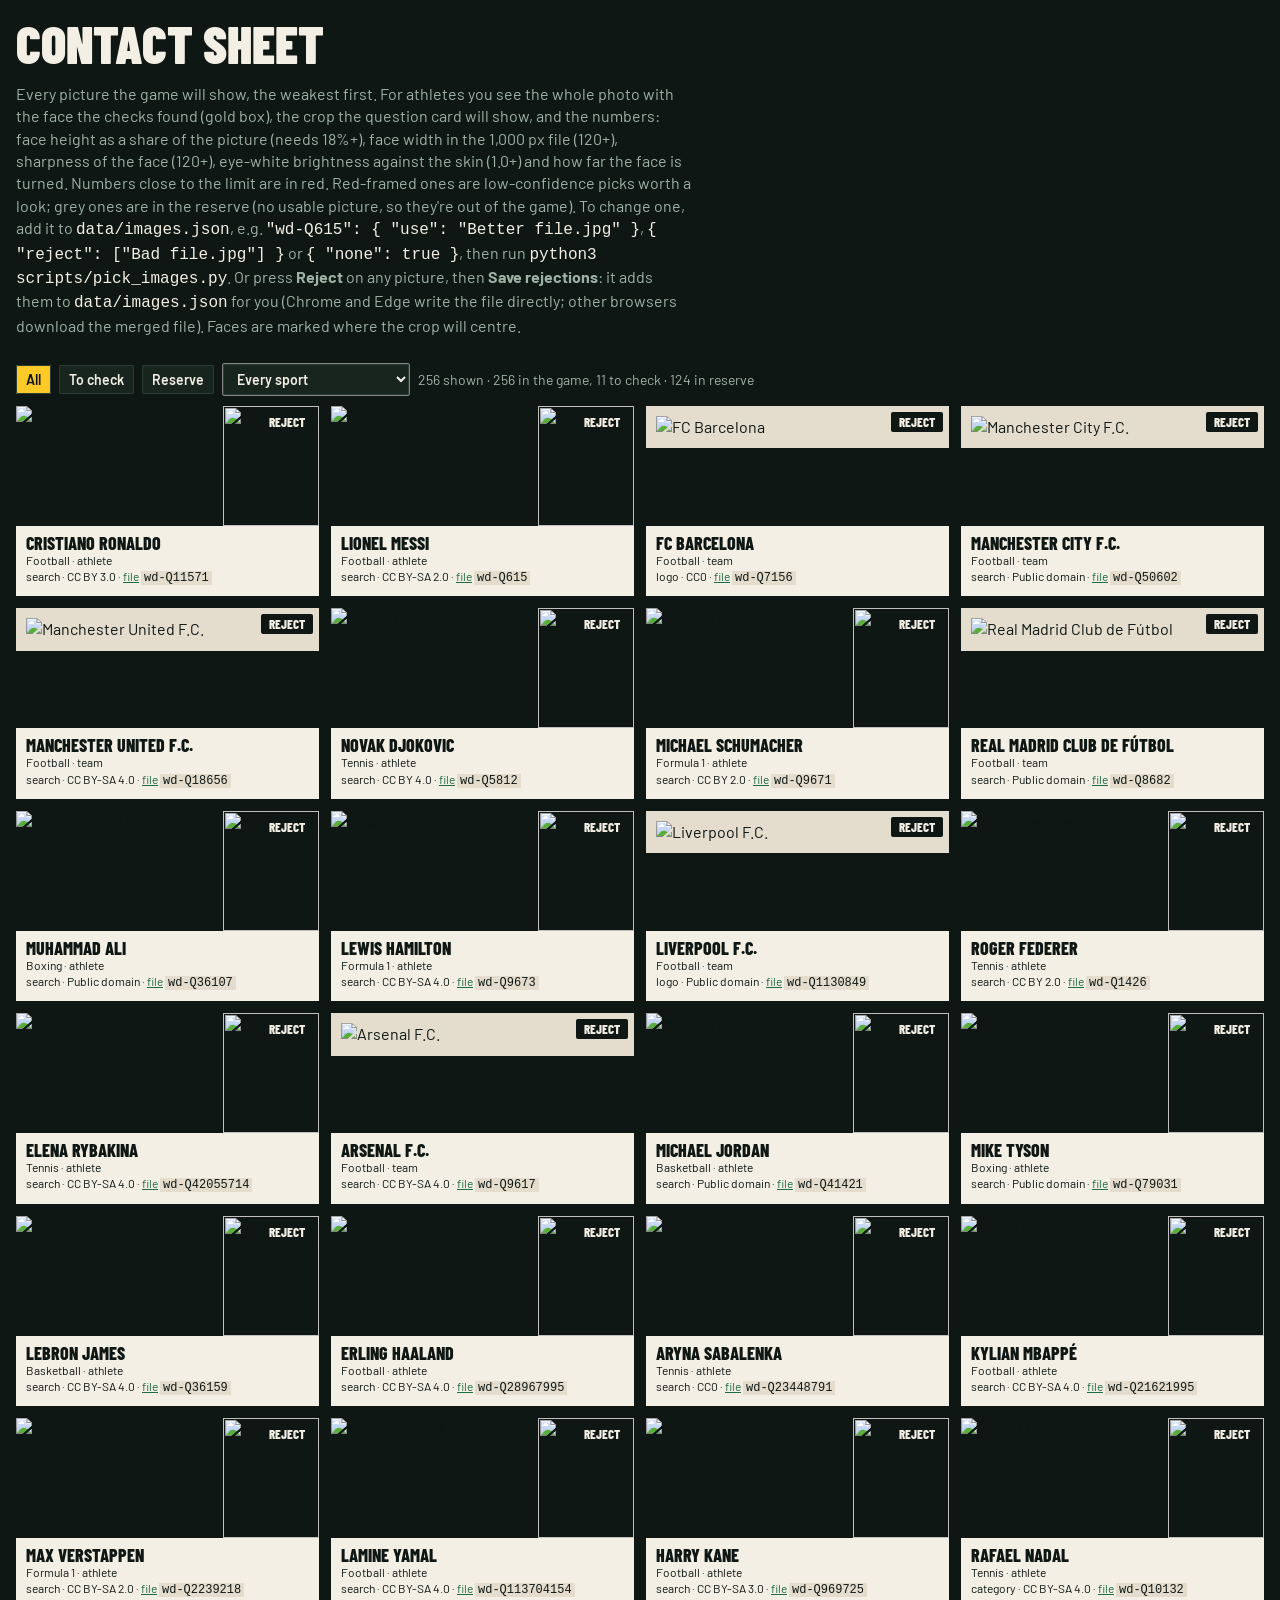
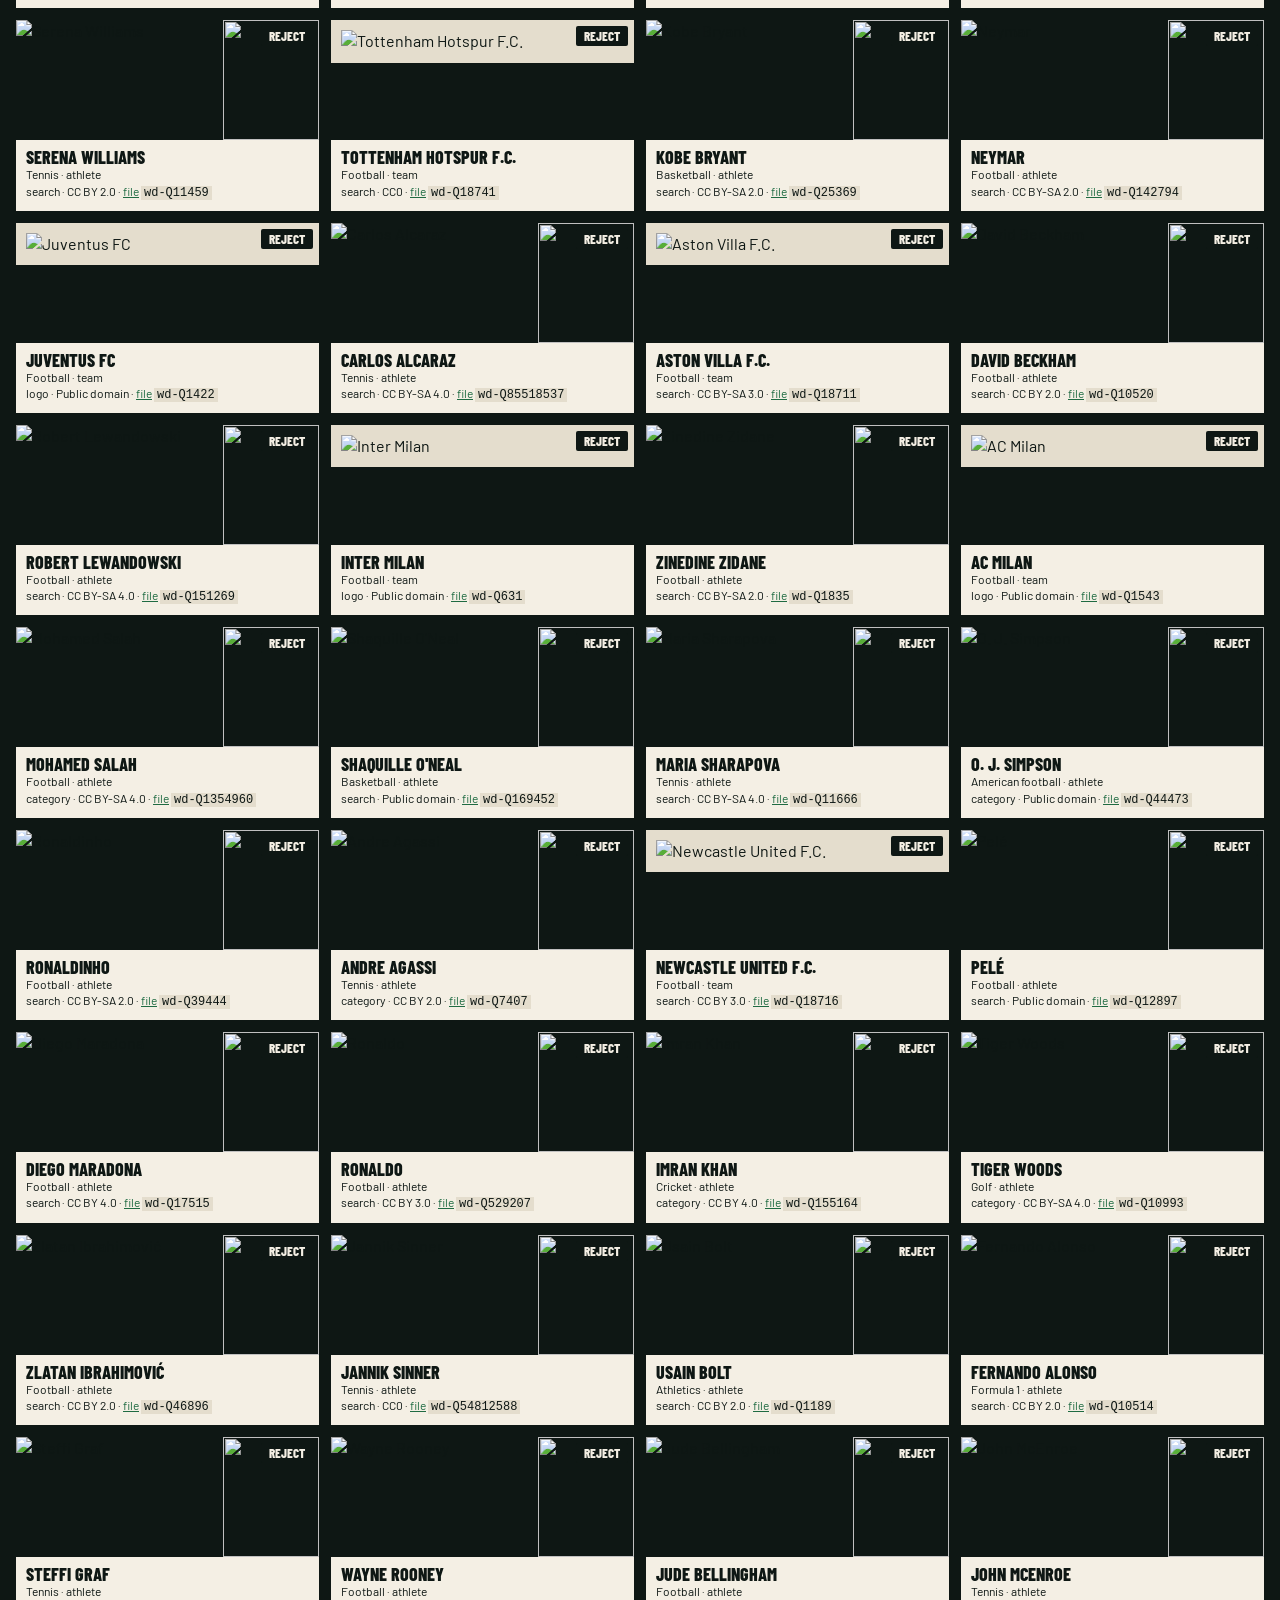
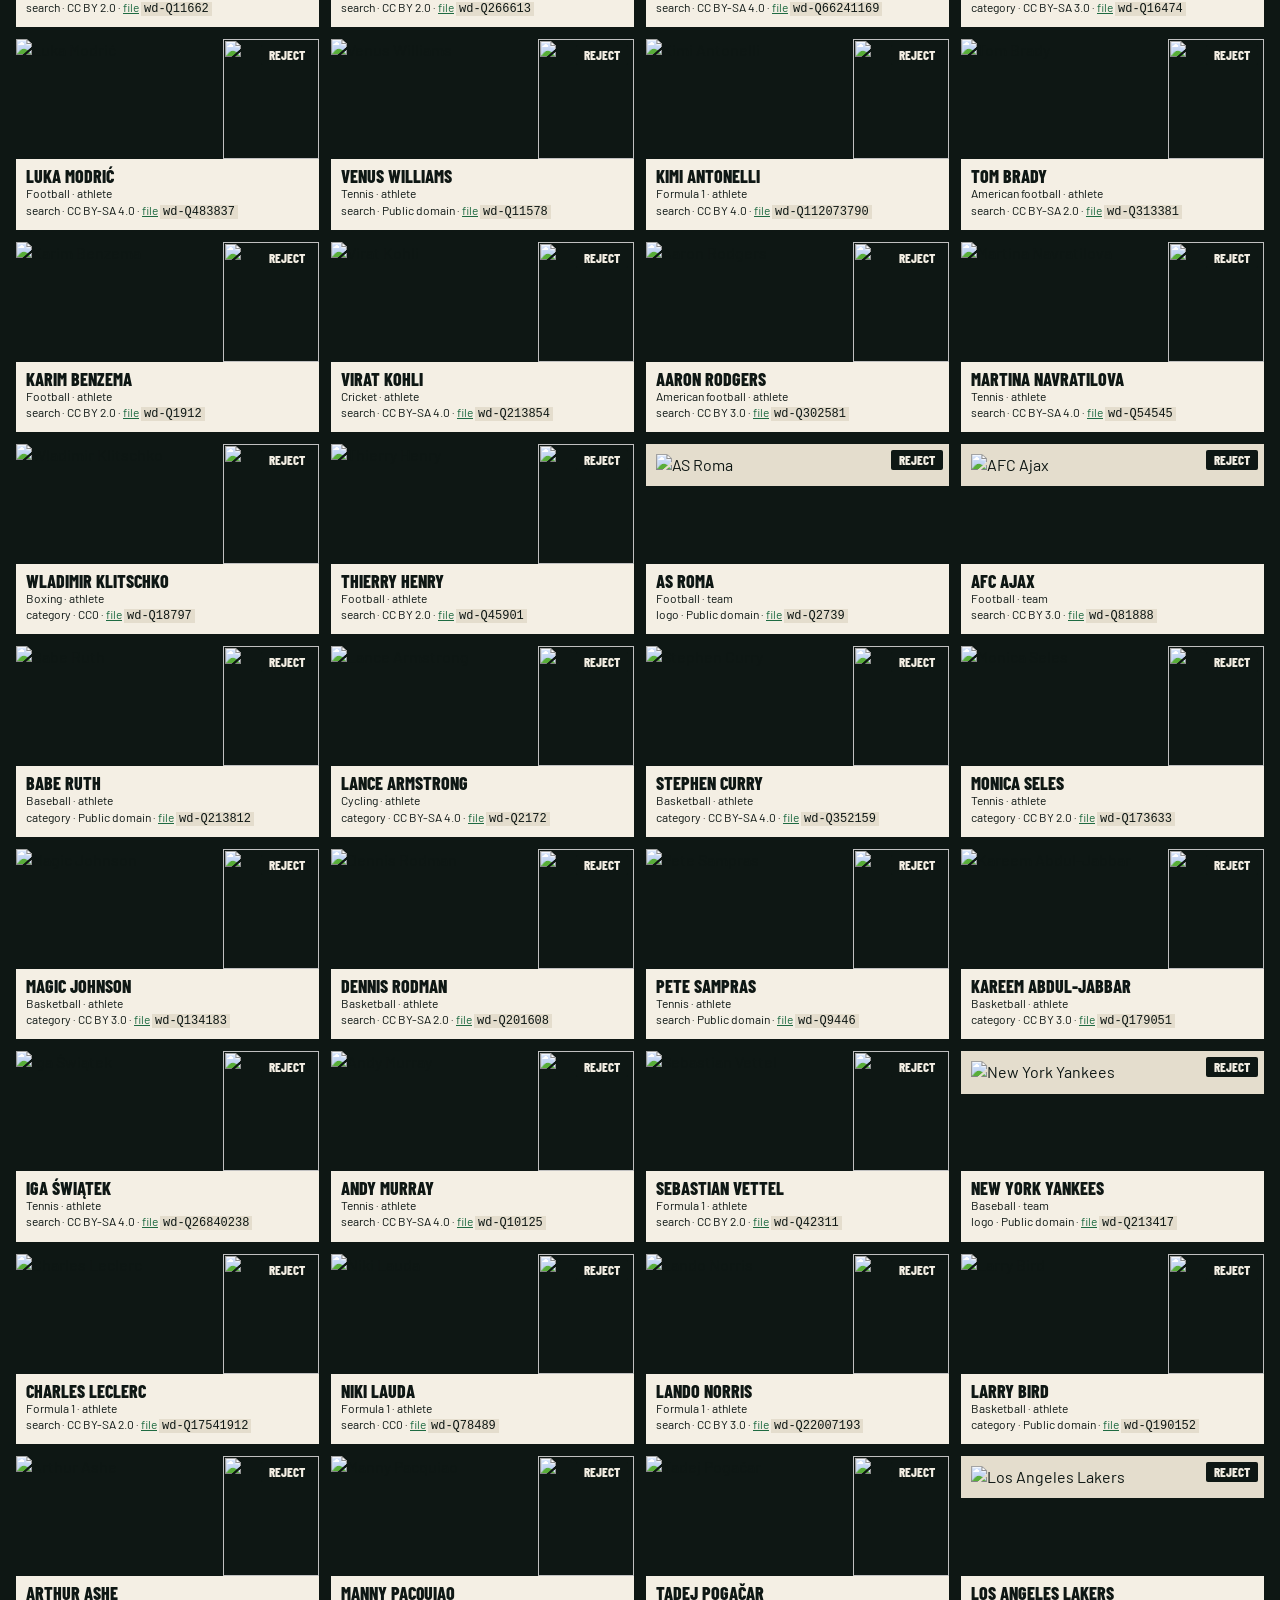
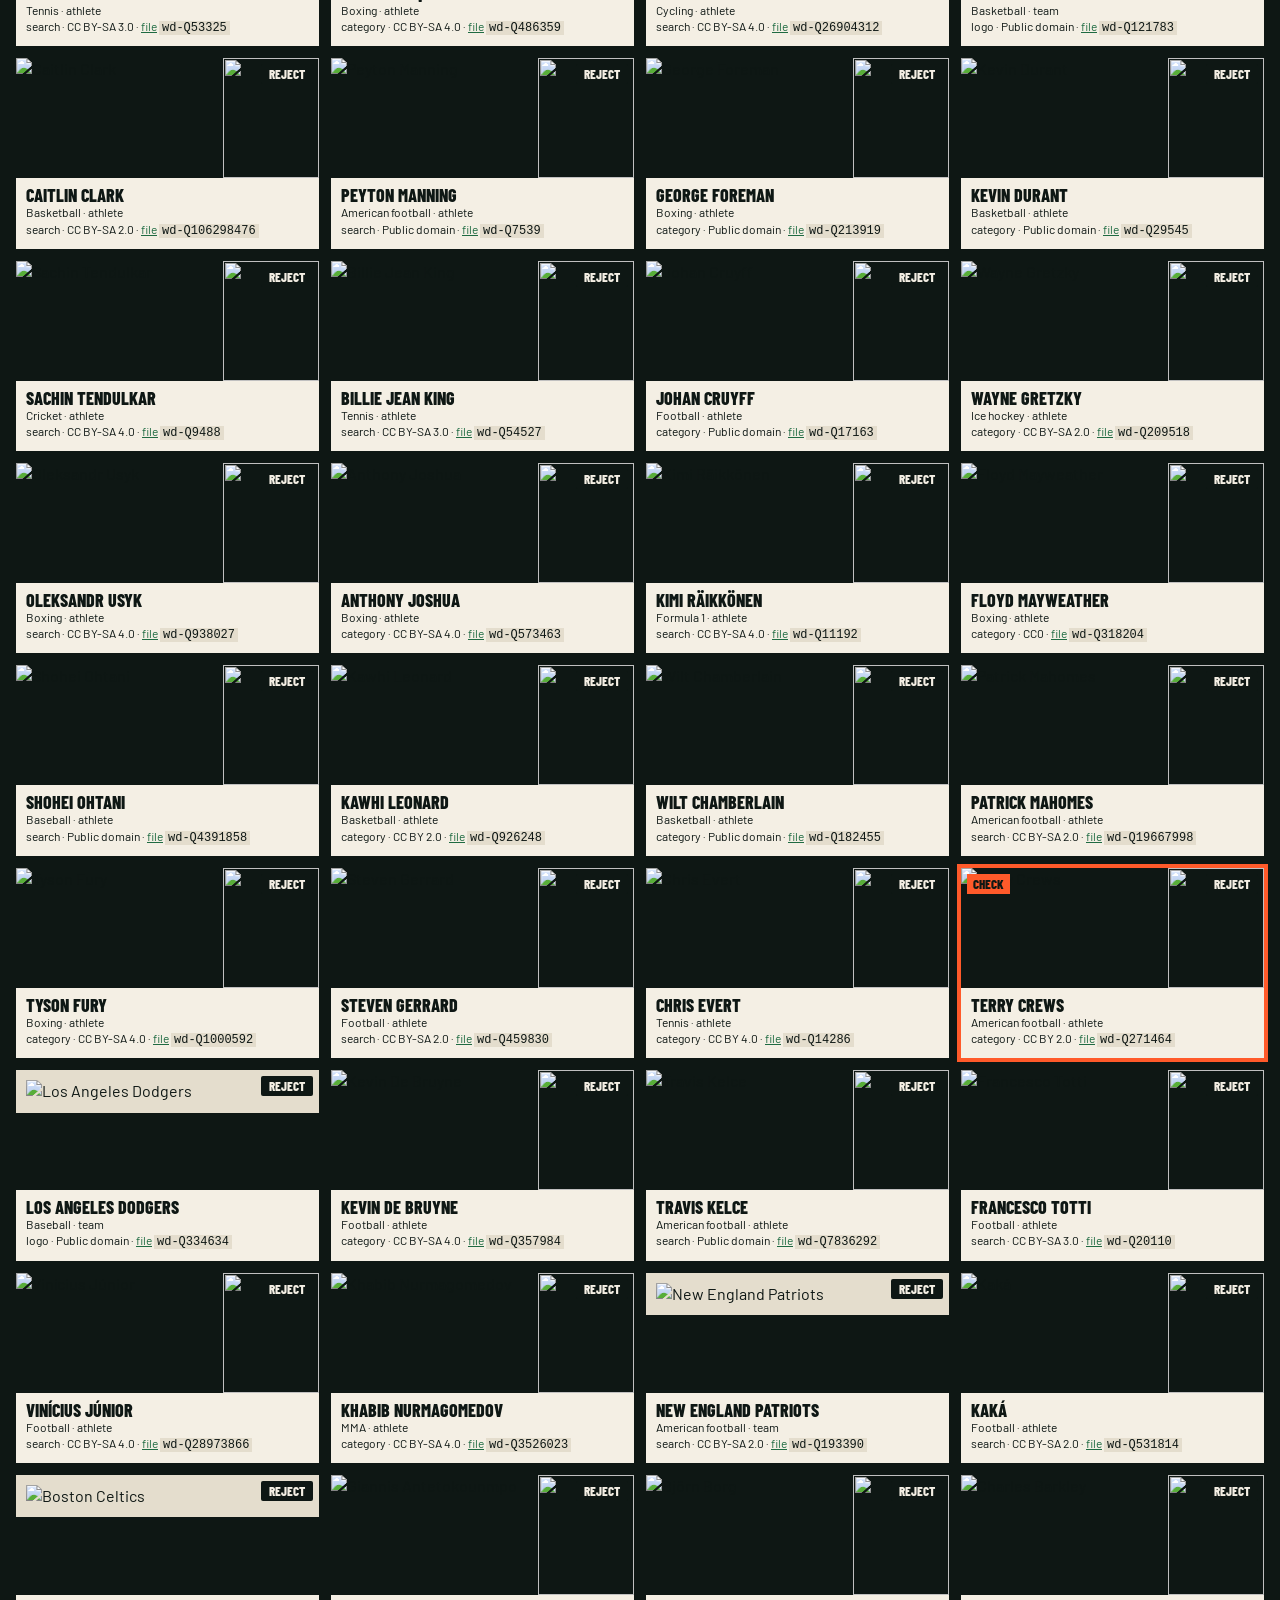
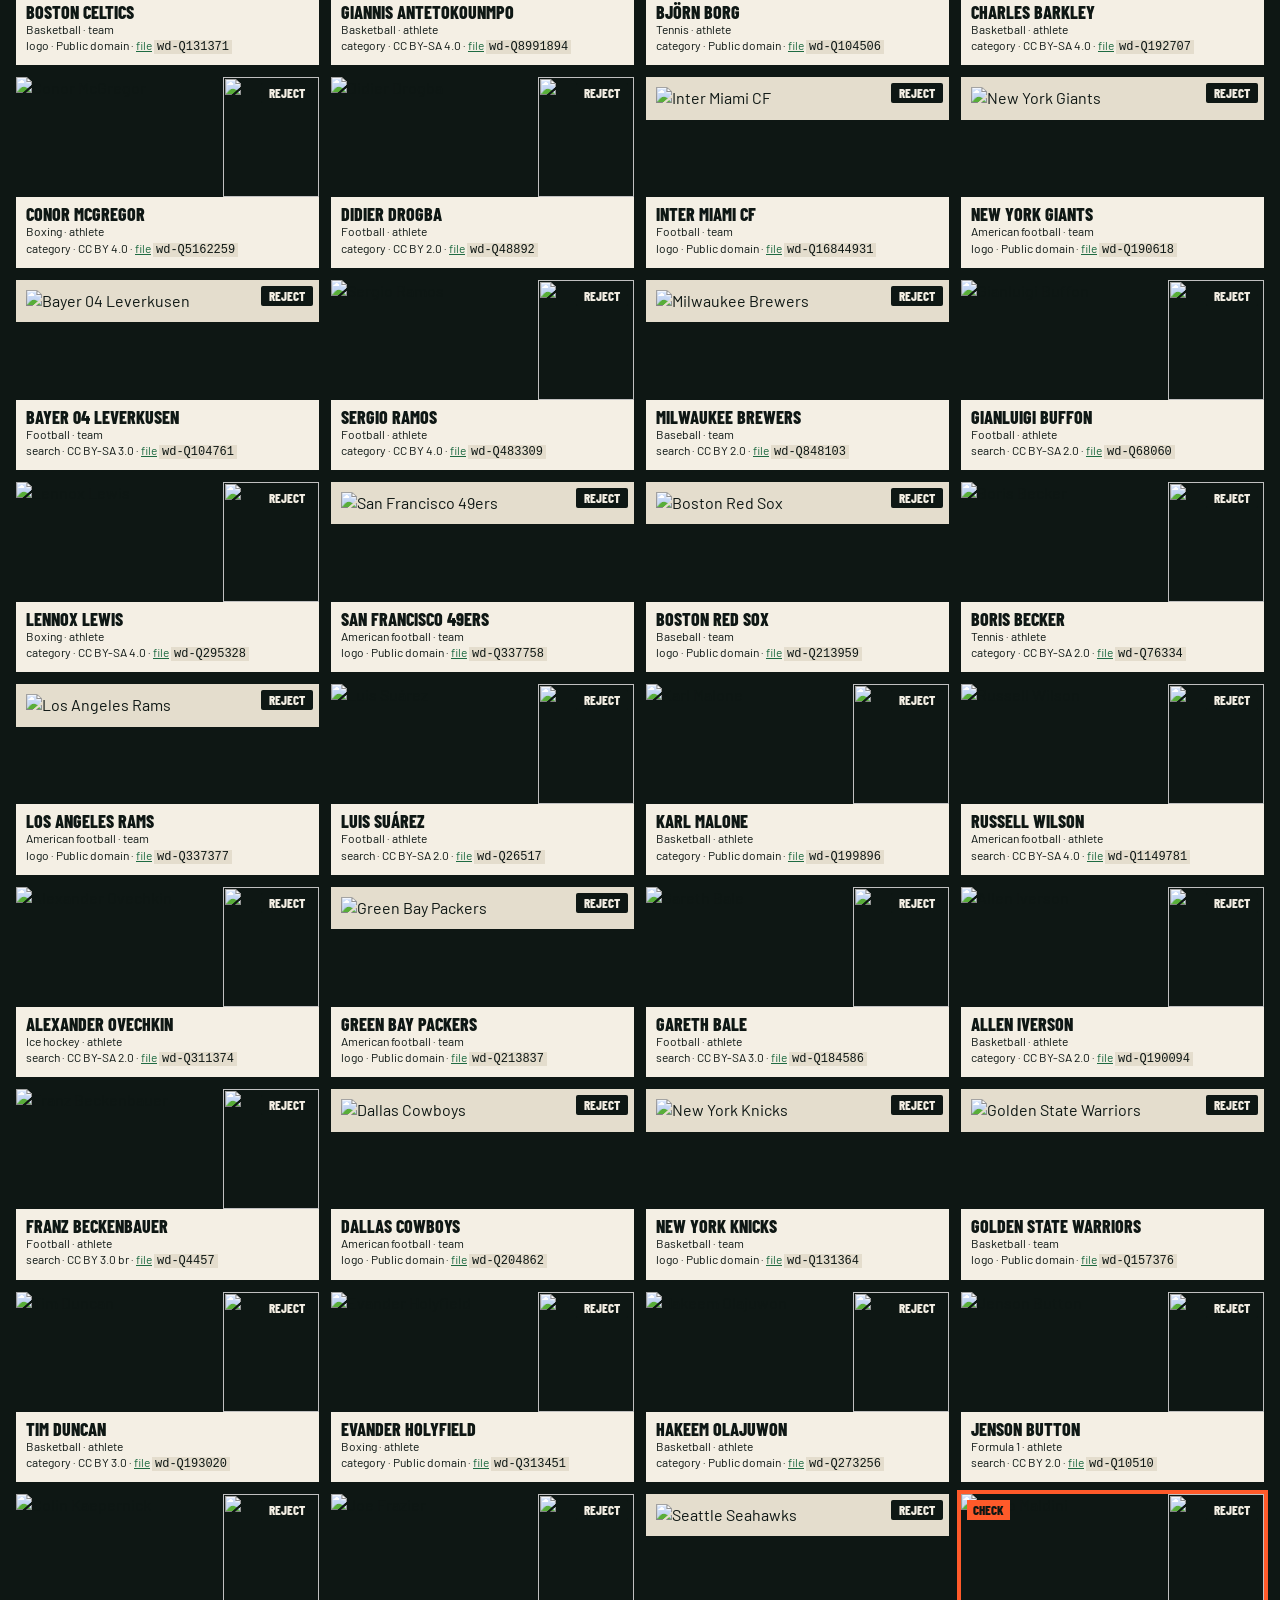
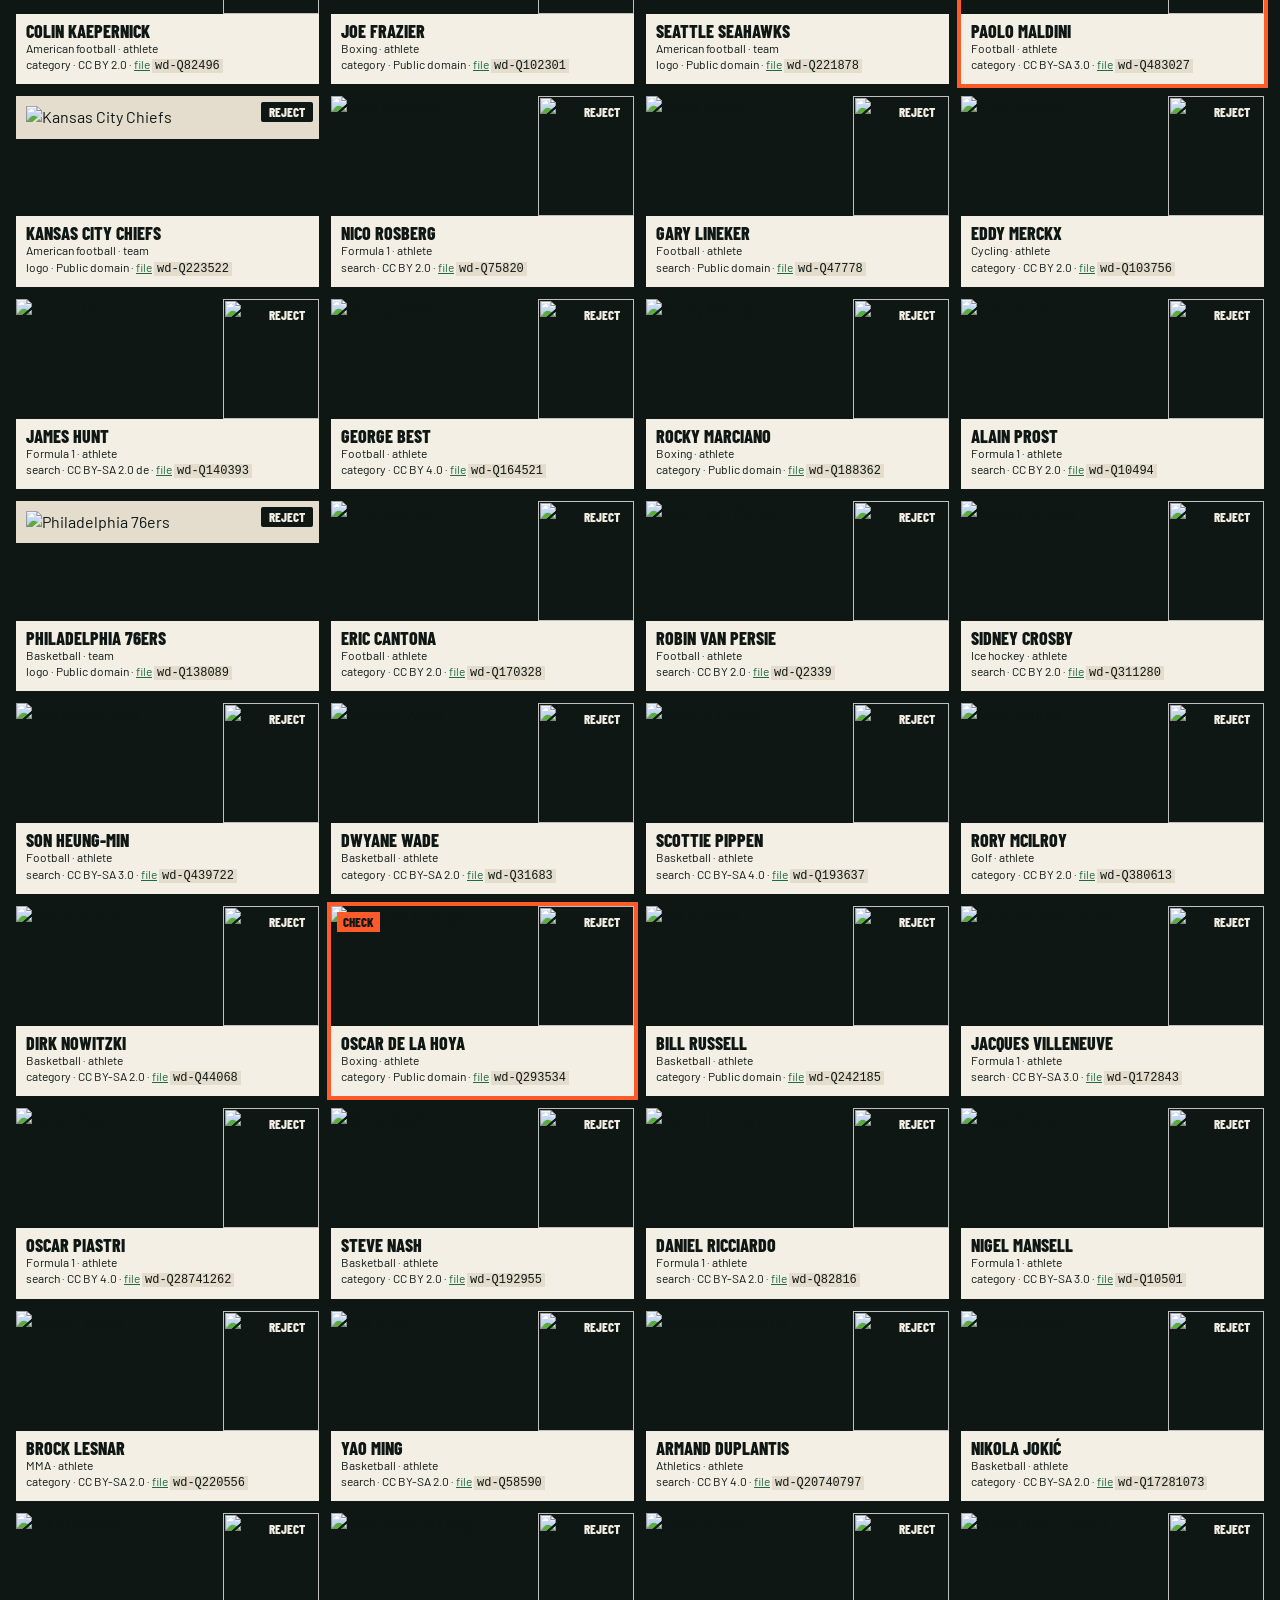
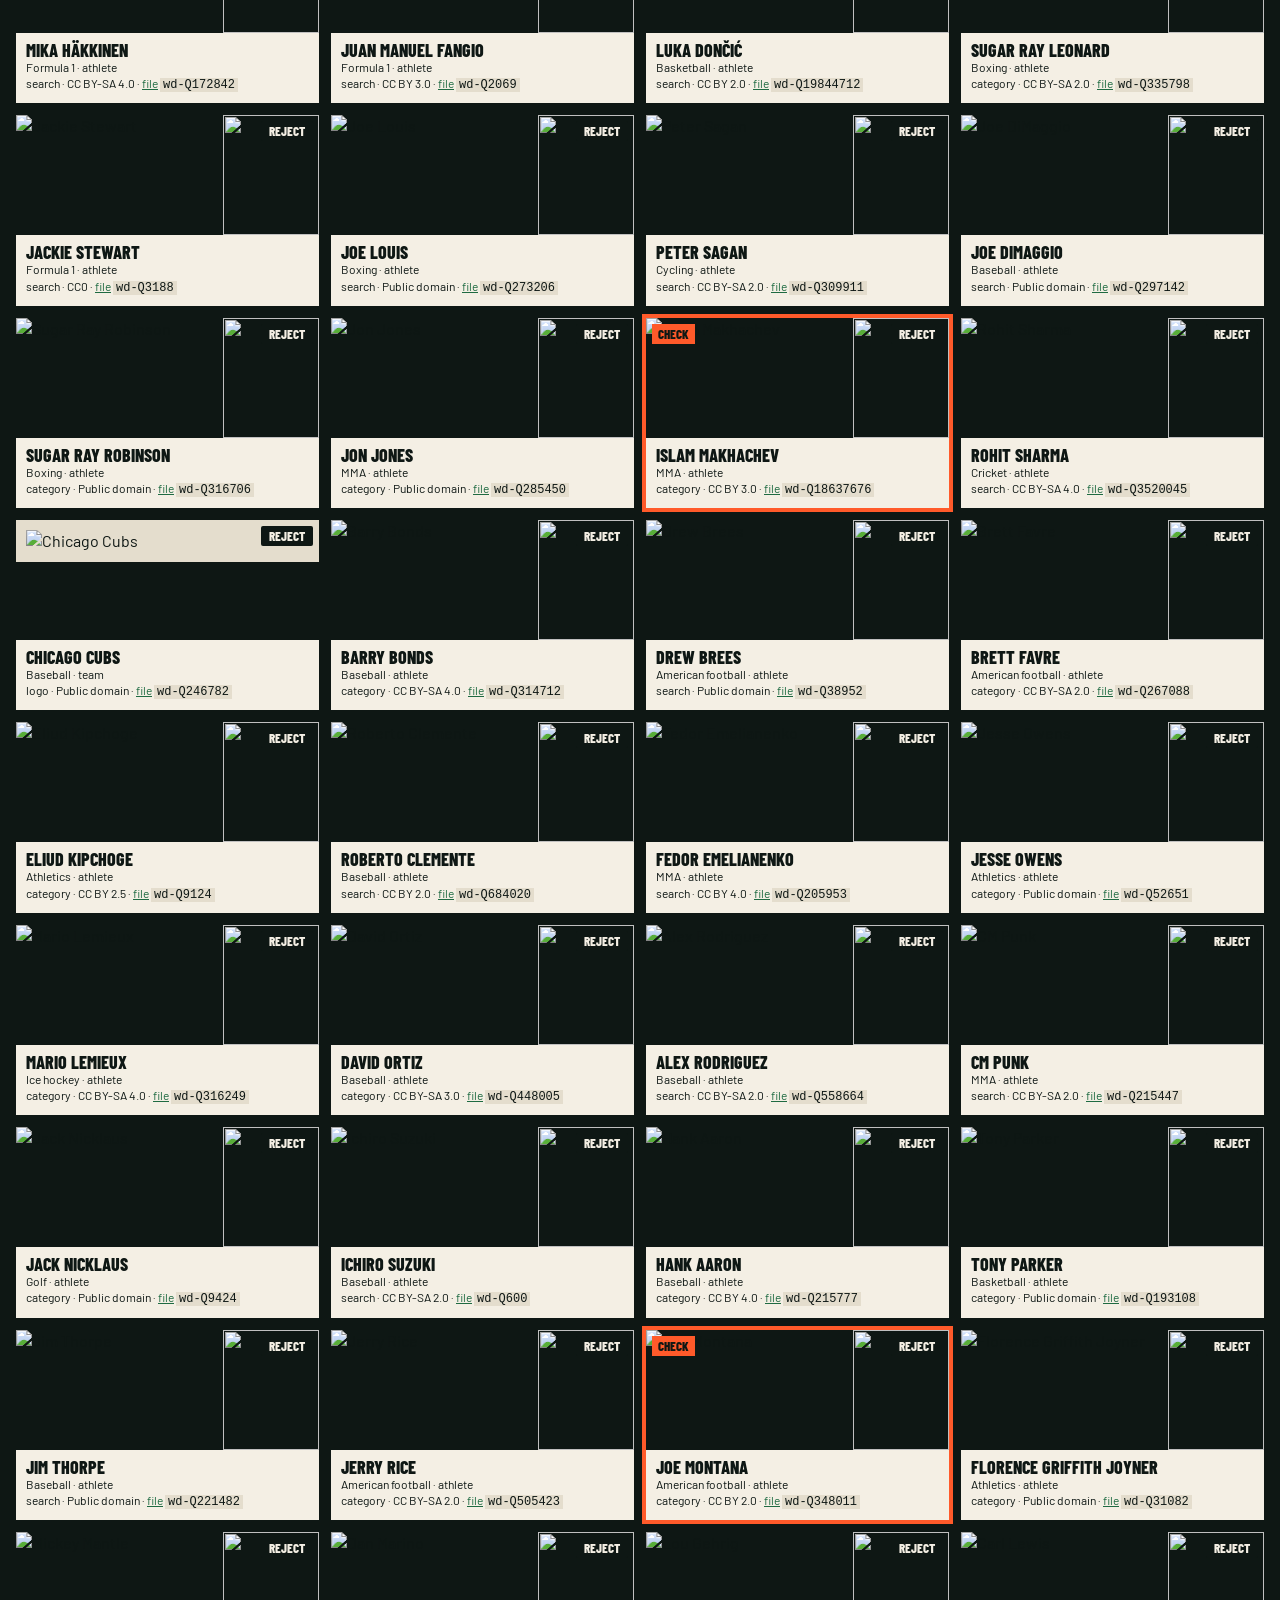
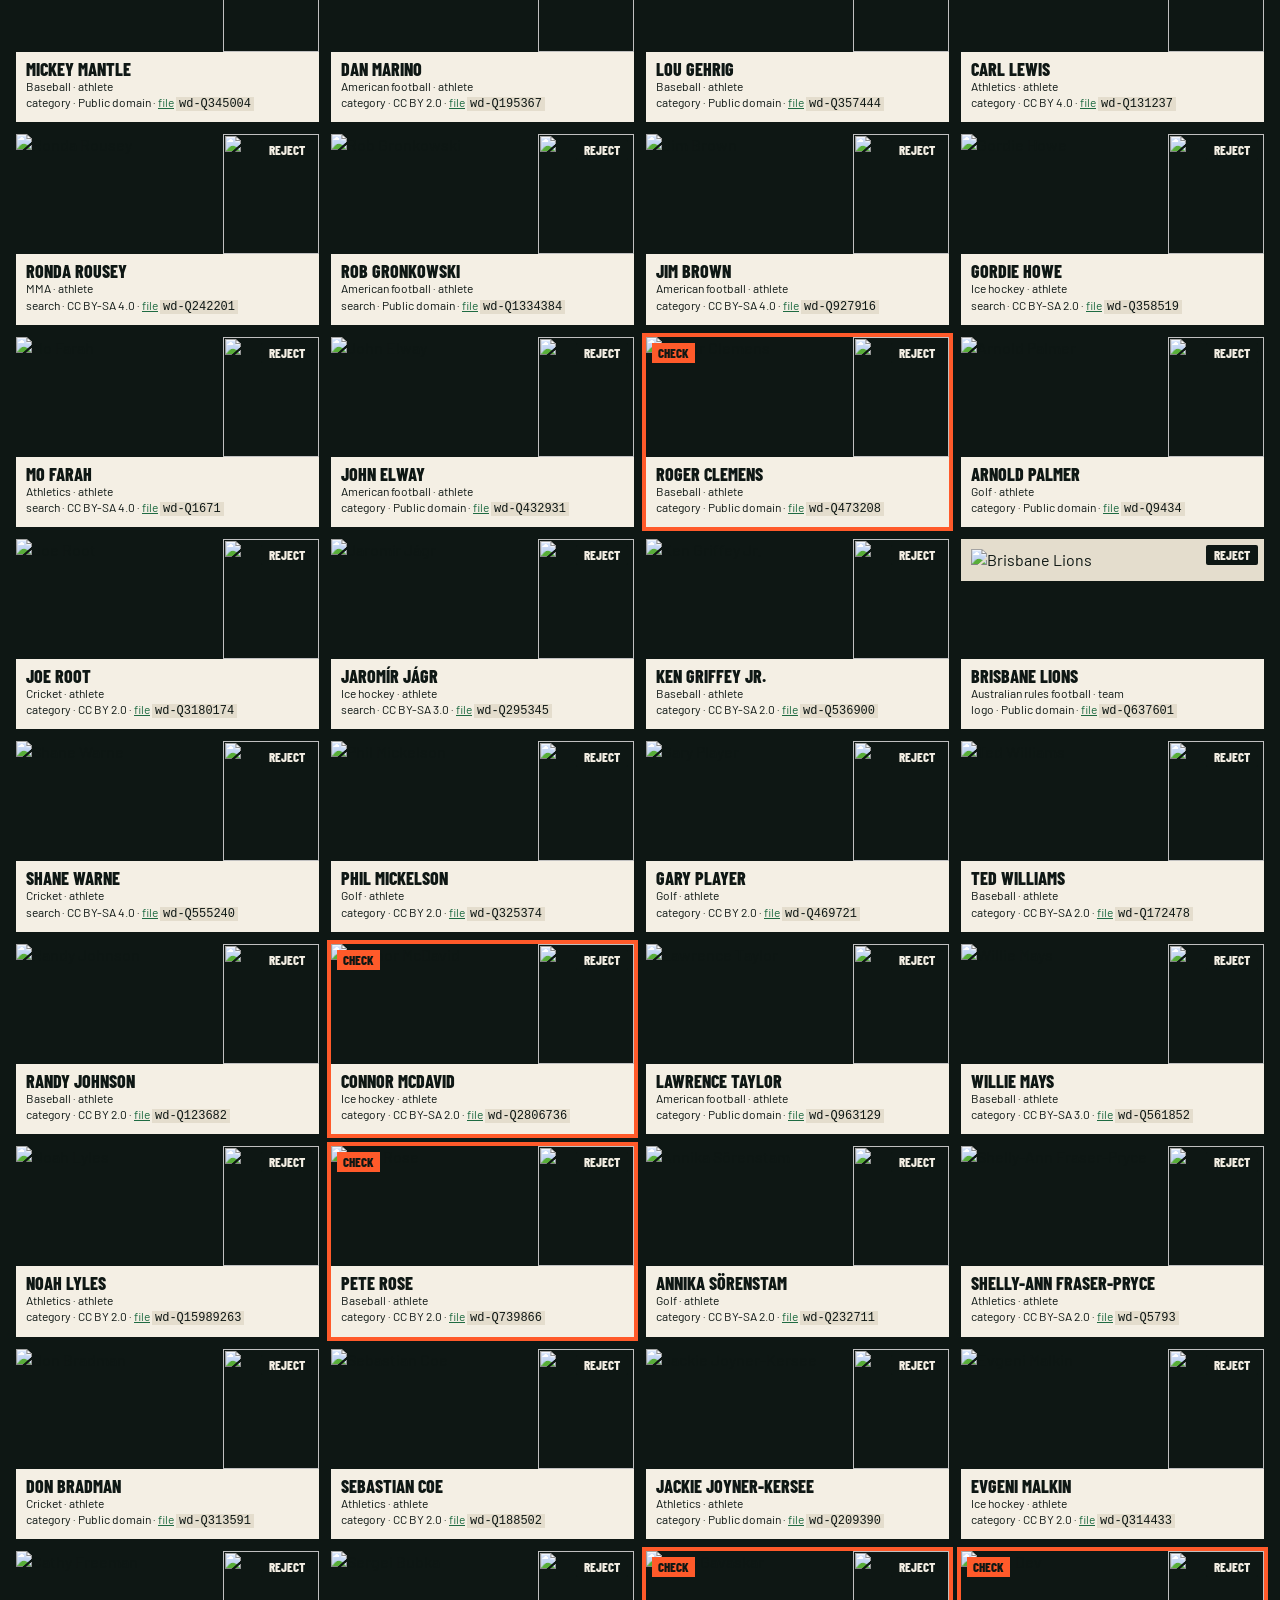
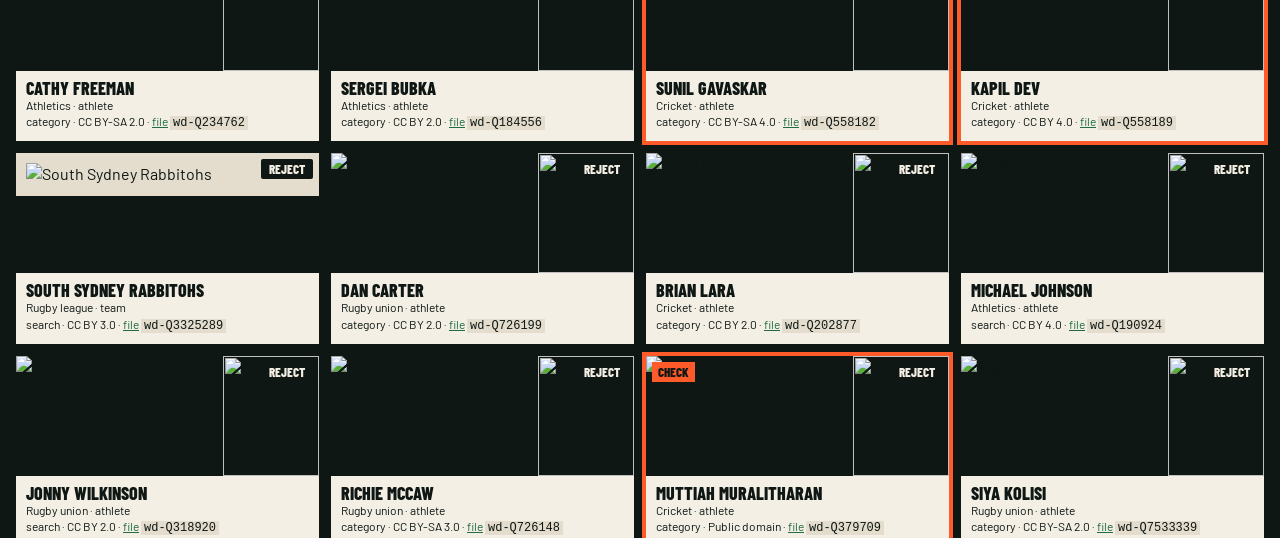
==== commit 3ccf84b8: "Part 1 (code): pictures must show the face, big and sharp - Face checks at the size the game loads (" ====
--- a/contact-sheet.html
+++ b/contact-sheet.html
@@ -17,19 +17,27 @@
   .controls button, .controls select { padding: 6px 10px; border-radius: var(--hard); background: var(--ink-2); color: var(--chalk); box-shadow: inset 0 0 0 1px var(--ink-line); font: 600 14px var(--f-body); }
   .controls button[aria-pressed="true"] { background: var(--gold); color: var(--ink); }
   .summary { color: var(--mute-ink); font-size: 14px; }
-  .grid { display: grid; grid-template-columns: repeat(auto-fill, minmax(190px, 1fr)); gap: 12px; }
+  .grid { display: grid; grid-template-columns: repeat(auto-fill, minmax(300px, 1fr)); gap: 12px; }
   .cell { background: var(--chalk); color: var(--ink); display: grid; grid-template-rows: auto 1fr; }
   .cell.low { box-shadow: 0 0 0 4px var(--t-scorching); }
   .cell.reserve { box-shadow: 0 0 0 4px var(--mute-ink); opacity: 0.85; }
-  .pic { aspect-ratio: 1; background: var(--ink); position: relative; }
-  .pic img { width: 100%; height: 100%; object-fit: cover; object-position: 50% 22%; display: block; }
+  /* athletes: the whole picture with the detected face boxed, and beside it the crop the game shows */
+  .pics { display: grid; grid-template-columns: 1fr 96px; gap: 4px; background: var(--ink); }
+  .pic { position: relative; background: var(--ink); min-height: 120px; }
+  .pic img { width: 100%; height: 100%; object-fit: contain; display: block; }
+  .crop { aspect-ratio: 4 / 5; align-self: center; overflow: hidden; }
+  .crop img { width: 100%; height: 100%; object-fit: cover; display: block; }
+  .fullwrap { position: relative; width: 100%; }
+  .fullwrap img { width: 100%; height: auto; display: block; }
+  .facebox { position: absolute; border: 2px solid var(--gold); box-shadow: 0 0 0 1px var(--ink); pointer-events: none; }
+  .nums { display: flex; flex-wrap: wrap; gap: 2px 10px; margin-top: 4px; font: 600 11px var(--f-body); color: var(--mute-chalk); }
+  .nums .weak { color: var(--t-scorching); font-weight: 800; }
   .cell[data-type="team"] .pic img { object-fit: contain; padding: 10px; background: var(--chalk-2); }
   .flag { position: absolute; left: 6px; top: 6px; padding: 2px 6px; background: var(--t-scorching); color: var(--ink); font: 800 13px var(--f-display); text-transform: uppercase; }
   .meta { padding: 8px 10px 10px; font-size: 12px; line-height: 1.35; }
   .meta b { display: block; font-family: var(--f-display); font-weight: 800; font-size: 18px; line-height: 1; text-transform: uppercase; }
   .meta code { user-select: all; background: var(--chalk-2); padding: 0 3px; }
   .meta a { color: var(--pitch); }
-  .focus { position: absolute; width: 14px; height: 14px; margin: -7px 0 0 -7px; border: 2px solid var(--gold); border-radius: 50%; box-shadow: 0 0 0 1px var(--ink); pointer-events: none; }
   .reject { position: absolute; right: 6px; top: 6px; padding: 2px 8px; background: var(--ink); color: var(--chalk); font: 800 13px var(--f-display); text-transform: uppercase; border-radius: var(--hard); }
   .cell.rejected { opacity: 0.35; }
   .cell.rejected .reject { background: var(--t-scorching); color: var(--ink); }
@@ -38,7 +46,10 @@
 </head>
 <body>
 <h1>Contact sheet</h1>
-<p class="intro">Every picture the game will show. Red-framed ones are low-confidence picks worth a look; grey ones are in the reserve
+<p class="intro">Every picture the game will show, the weakest first. For athletes you see the whole photo with the face the
+checks found (gold box), the crop the question card will show, and the numbers: face height as a share of the picture (needs 18%+),
+face width in the 1,000 px file (120+), sharpness of the face (120+), eye-white brightness against the skin (1.0+) and how far
+the face is turned. Numbers close to the limit are in red. Red-framed ones are low-confidence picks worth a look; grey ones are in the reserve
 (no usable picture, so they're out of the game). To change one, add it to <code>data/images.json</code>, e.g.
 <code>"wd-Q615": { "use": "Better file.jpg" }</code>, <code>{ "reject": ["Bad file.jpg"] }</code> or <code>{ "none": true }</code>,
 then run <code>python3 scripts/pick_images.py</code>. Or press <b>Reject</b> on any picture, then <b>Save rejections</b>: it adds
@@ -55,7 +66,10 @@
 <div class="grid" id="grid"></div>
 <script>
 const esc = (s) => String(s ?? "").replace(/[&<>"]/g, (c) => ({ "&": "&amp;", "<": "&lt;", ">": "&gt;", '"': "&quot;" })[c]);
-let all = [], show = "all";
+let all = [], show = "all", report = {};
+// How comfortably a picture clears the bars: the smallest of its margins (1 = right on the limit).
+const LIMITS = { faceShare: 0.18, facePx: 120, sharp: 120, eyeBright: 1.0 };
+const margin = (r) => r ? Math.min(...Object.entries(LIMITS).map(([k, v]) => (r[k] ?? v) / v), (0.42 - Math.abs(r.yaw ?? 0)) / 0.42 + 1) : 99;
 // pending rejections: { "wd-Q615": ["File name.jpg"] }, kept in this browser until saved
 let pending = {};
 try { pending = JSON.parse(localStorage.getItem("hg:rejects")) || {}; } catch {}
@@ -68,22 +82,29 @@
 const fileOf = (e) => e.imagePage ? decodeURIComponent(e.imagePage.split("File:")[1]).replace(/_/g, " ") : "";
 
 const cell = (e) => {
-  const reserve = !!e.reserveReason, low = e.imageConfidence === "low";
-  const img = e.image ? `<img loading="lazy" alt="${esc(e.name)}" src="${esc(e.image.replace(/width=\d+/, "width=300"))}"${e.imageFocus ? ` style="object-position:${esc(e.imageFocus)}"` : ""}>` : "";
-  const [fx, fy] = (e.imageFocus || "").split(" ");
+  const reserve = !!e.reserveReason, low = e.imageConfidence === "low", r = report[e.id];
   const rejected = (pending[e.id] || []).includes(fileOf(e));
+  const src = e.image ? e.image.replace(/width=\d+/, "width=640") : "";
+  let pics = "";
+  if (e.image && e.type === "athlete") {
+    const box = r?.box ? `<span class="facebox" style="left:${r.box[0] * 100}%;top:${r.box[1] * 100}%;width:${r.box[2] * 100}%;height:${r.box[3] * 100}%"></span>` : "";
+    pics = `<div class="pics"><div class="fullwrap"><img loading="lazy" alt="${esc(e.name)}" src="${esc(src)}">${box}</div>
+      <div class="crop"><img loading="lazy" alt="" src="${esc(src)}" style="object-position:${esc(e.imageFocus || "50% 25%")}"></div></div>`;
+  } else if (e.image) {
+    pics = `<div class="pic"><img loading="lazy" alt="${esc(e.name)}" src="${esc(src)}"></div>`;
+  }
+  const n = (k, label, fmt) => r && r[k] != null ? `<span class="${r[k] / (LIMITS[k] || 1) < 1.25 && LIMITS[k] ? "weak" : ""}">${label} ${fmt(r[k])}</span>` : "";
+  const nums = r ? `<div class="nums">${n("faceShare", "face", (v) => Math.round(v * 100) + "%")}${n("facePx", "", (v) => v + " px")}${n("sharp", "sharp", Math.round)}${n("eyeBright", "eyes", (v) => v.toFixed(2))}<span>turn ${Math.abs(r.yaw).toFixed(2)}</span><span>${r.tier === 1 ? "action" : r.tier === 2 ? "posed" : "by hand"}</span></div>` : "";
   return `<div class="cell${low ? " low" : ""}${reserve ? " reserve" : ""}${rejected ? " rejected" : ""}" data-type="${e.type}" data-id="${esc(e.id)}">
-    <div class="pic">${img}${low ? '<span class="flag">Check</span>' : ""}
-      ${e.imageFocus && e.type === "athlete" ? `<span class="focus" style="left:${esc(fx)};top:${esc(fy)}"></span>` : ""}
-      ${e.image ? `<button class="reject">${rejected ? "Undo" : "Reject"}</button>` : ""}</div>
+    <div style="position:relative">${pics}${low ? '<span class="flag">Check</span>' : ""}${e.image ? `<button class="reject">${rejected ? "Undo" : "Reject"}</button>` : ""}</div>
     <div class="meta"><b>${esc(e.name)}</b>${esc(e.sport)} · ${esc(e.type)}<br>
-      ${reserve ? `Reserve: ${esc(e.reserveReason)}` : `${esc(e.imageSource)} · ${esc(e.imageLicense)} · <a href="${esc(e.imagePage)}" target="_blank" rel="noopener">file</a>`}<br>
-      <code>${esc(e.id)}</code></div></div>`;
+      ${reserve ? `Reserve: ${esc(e.reserveReason)}` : `${esc(e.imageSource)} · ${esc(e.imageLicense)} · <a href="${esc(e.imagePage)}" target="_blank" rel="noopener">file</a>`}
+      ${nums}<code>${esc(e.id)}</code></div></div>`;
 };
 
 function render() {
   const sport = document.getElementById("sport").value;
-  const list = all.filter((e) => (!sport || e.sport === sport) &&
+  const list = all.slice().sort((a, b) => margin(report[a.id]) - margin(report[b.id])).filter((e) => (!sport || e.sport === sport) &&
     (show === "all" ? !e.reserveReason : show === "low" ? e.imageConfidence === "low" && !e.reserveReason : !!e.reserveReason));
   document.getElementById("grid").innerHTML = list.map(cell).join("");
   const inGame = all.filter((e) => !e.reserveReason);
@@ -91,8 +112,10 @@
     `${list.length} shown · ${inGame.length} in the game, ${inGame.filter((e) => e.imageConfidence === "low").length} to check · ${all.length - inGame.length} in reserve`;
 }
 
-Promise.all([fetch("data/players.json").then((r) => r.json()), fetch("data/reserve.json").then((r) => (r.ok ? r.json() : [])).catch(() => [])])
-  .then(([players, reserve]) => {
+Promise.all([fetch("data/players.json").then((r) => r.json()), fetch("data/reserve.json").then((r) => (r.ok ? r.json() : [])).catch(() => []),
+  fetch("data/image-report.json").then((r) => (r.ok ? r.json() : {})).catch(() => ({}))])
+  .then(([players, reserve, rep]) => {
+    report = rep;
     all = [...players, ...reserve];
     const sports = [...new Set(all.map((e) => e.sport))].sort();
     document.getElementById("sport").innerHTML += sports.map((s) => `<option>${esc(s)}</option>`).join("");
--- a/css/style.css
+++ b/css/style.css
@@ -135,7 +135,7 @@
   font-size: clamp(40px, 4.6vw, 64px); line-height: 0.86; letter-spacing: -0.005em;
   text-wrap: balance; overflow-wrap: break-word;
 }
-.ticket-body { display: grid; grid-template-columns: 132px 1fr; gap: 16px; align-items: end; margin-top: 18px; padding-top: 16px; border-top: 2px dashed var(--chalk-2); }
+.ticket-body { display: grid; grid-template-columns: 224px 1fr; gap: 16px; align-items: end; margin-top: 18px; padding-top: 16px; border-top: 2px dashed var(--chalk-2); }
 .ask { margin: 0; font-size: 15px; line-height: 1.35; color: var(--mute-chalk); }
 .ask b { display: block; margin-bottom: 2px; font-family: var(--f-display); font-weight: 800; font-size: 22px; line-height: 1; letter-spacing: 0.02em; color: var(--ink); text-transform: uppercase; }
 /* collapse: the ticket folds down to its top row and the name */
@@ -149,7 +149,8 @@
 @keyframes deal { from { opacity: 0; transform: translateX(-24px) rotate(-1.5deg); } to { opacity: 1; transform: none; } }
 
 /* Picture of the athlete or team: a fixed-size frame (so nothing jumps when it loads). */
-.portrait { position: relative; margin: 0; width: 132px; aspect-ratio: 1; max-width: 100%; background: var(--ink); overflow: hidden; border-radius: var(--hard); }
+/* the picture: a 4:5 frame, about 280 px tall on desktop, cropped around the face (imageFocus) */
+.portrait { position: relative; margin: 0; width: 224px; aspect-ratio: 4 / 5; max-width: 100%; background: var(--ink); overflow: hidden; border-radius: var(--hard); }
 .portrait img { position: absolute; inset: 0; width: 100%; height: 100%; object-fit: cover; object-position: 50% 22%; opacity: 0; transition: opacity 250ms; }
 .portrait img.loaded { opacity: 1; }
 .portrait img:not([src]) { visibility: hidden; }  /* no picture: nothing drawn, not even a broken-image icon */
@@ -363,8 +364,8 @@
   }
   .who { font-size: clamp(30px, 9vw, 42px); margin-top: 8px; }
   .ticket.folded .who { font-size: 26px; }
-  .ticket-body { grid-template-columns: 84px 1fr; gap: 12px; margin-top: 10px; padding-top: 10px; }
-  .portrait { width: 84px; }
+  .ticket-body { grid-template-columns: 112px 1fr; gap: 12px; margin-top: 10px; padding-top: 10px; }
+  .portrait { width: 112px; }
   .initials { font-size: 30px; }
   .initials svg { width: 18px; height: 18px; }
   .credit { width: min(250px, 70vw); }
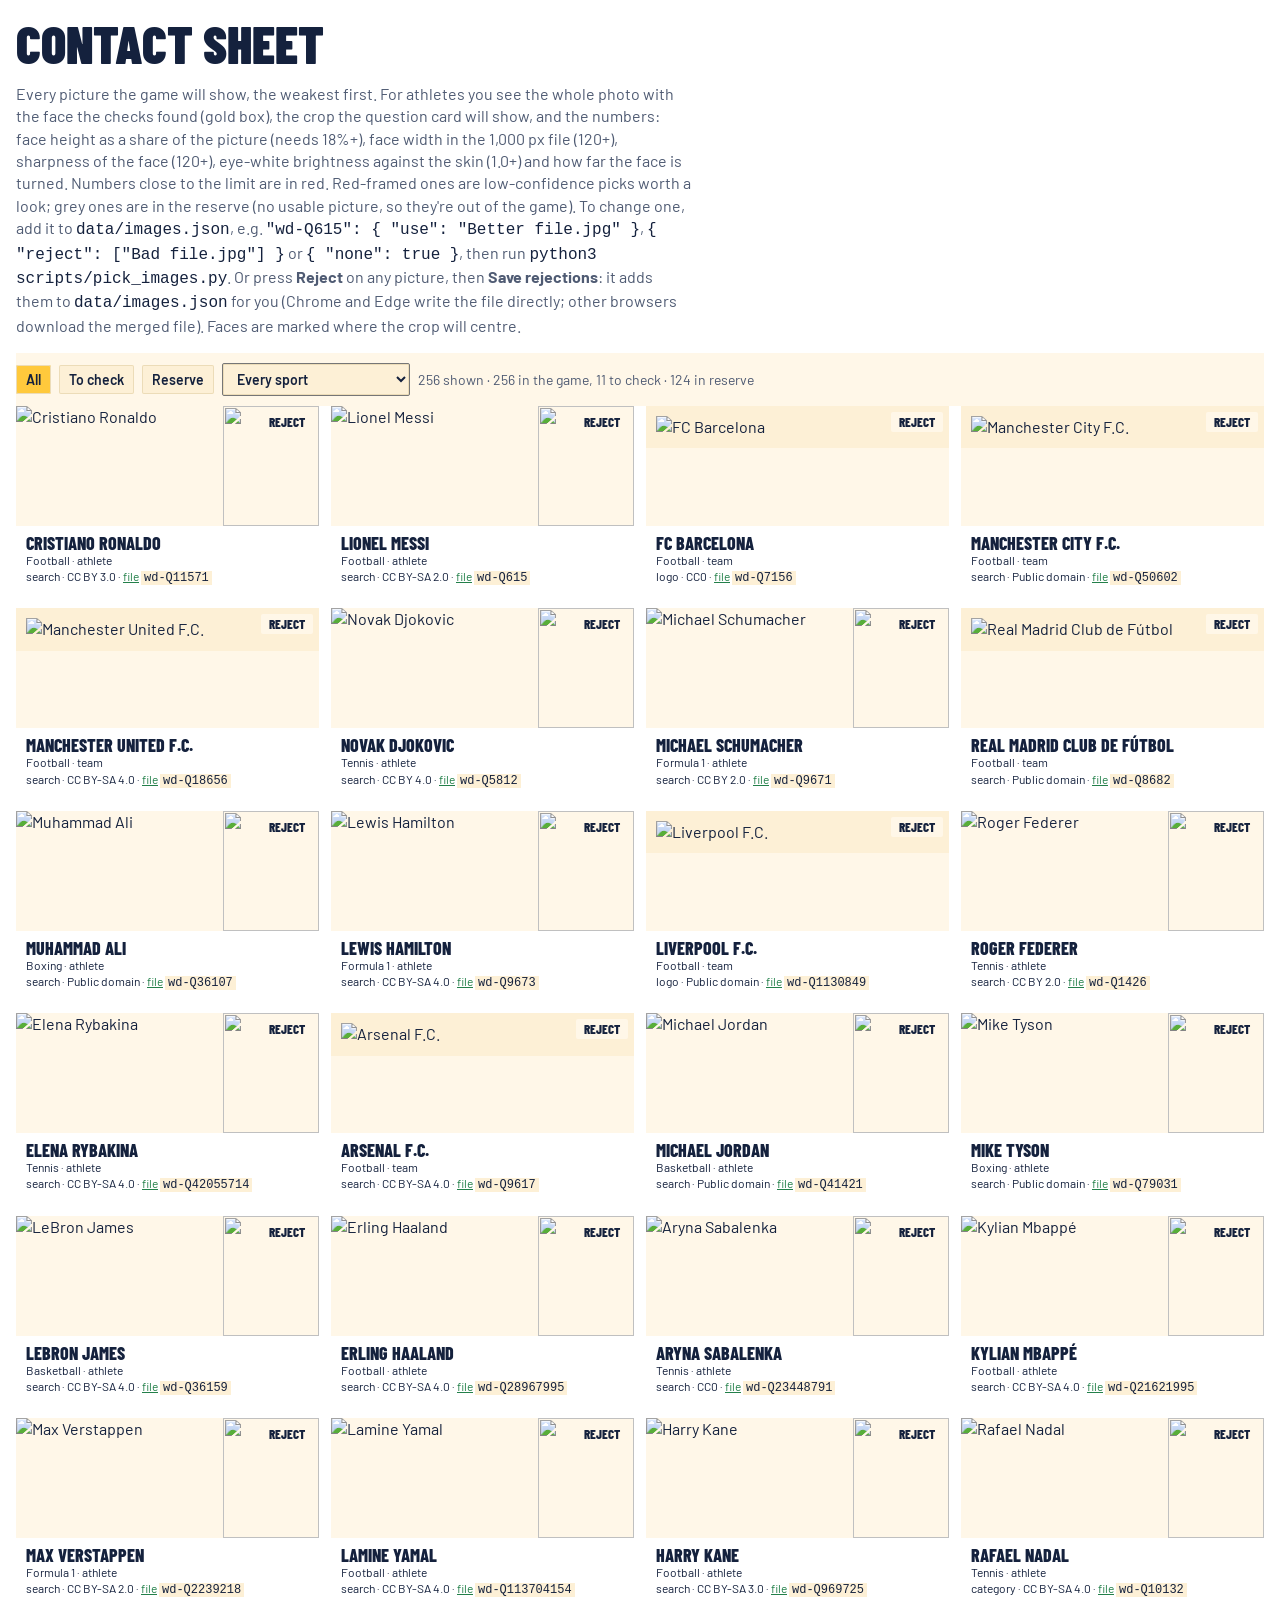
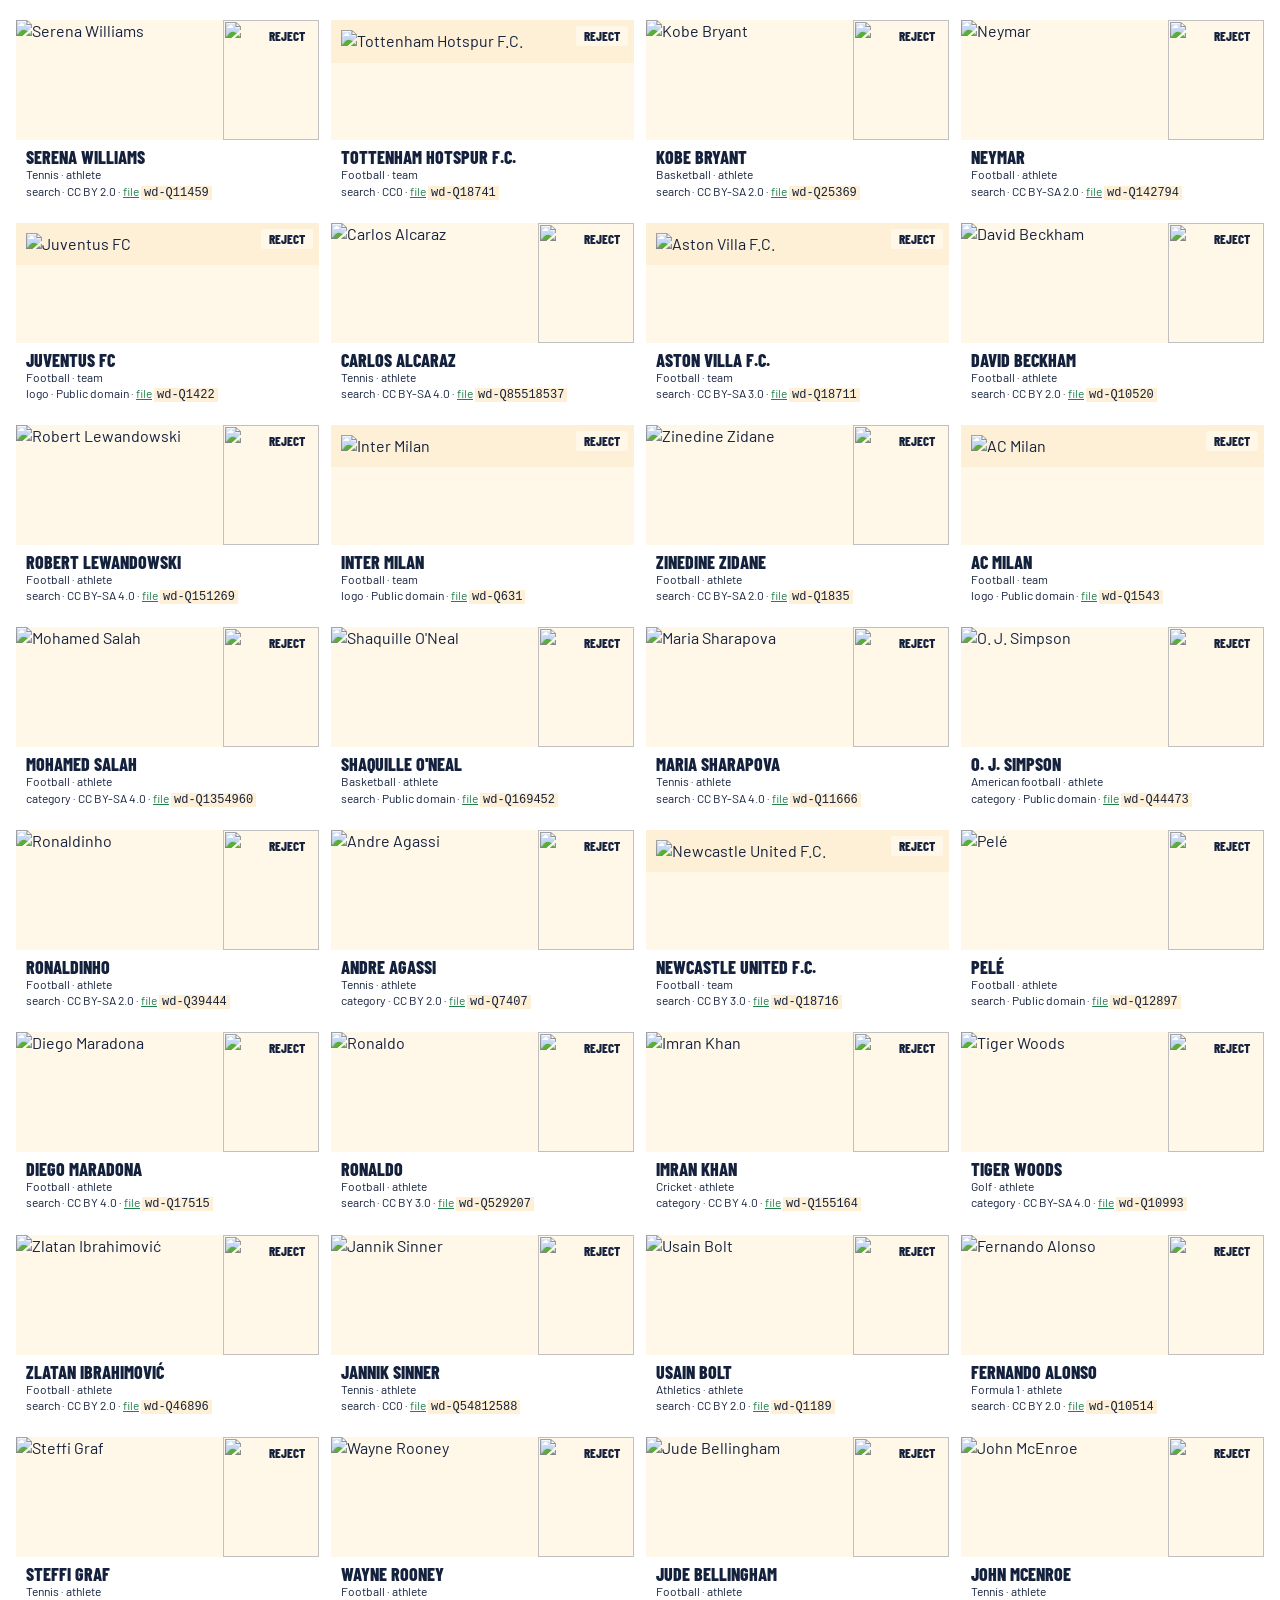
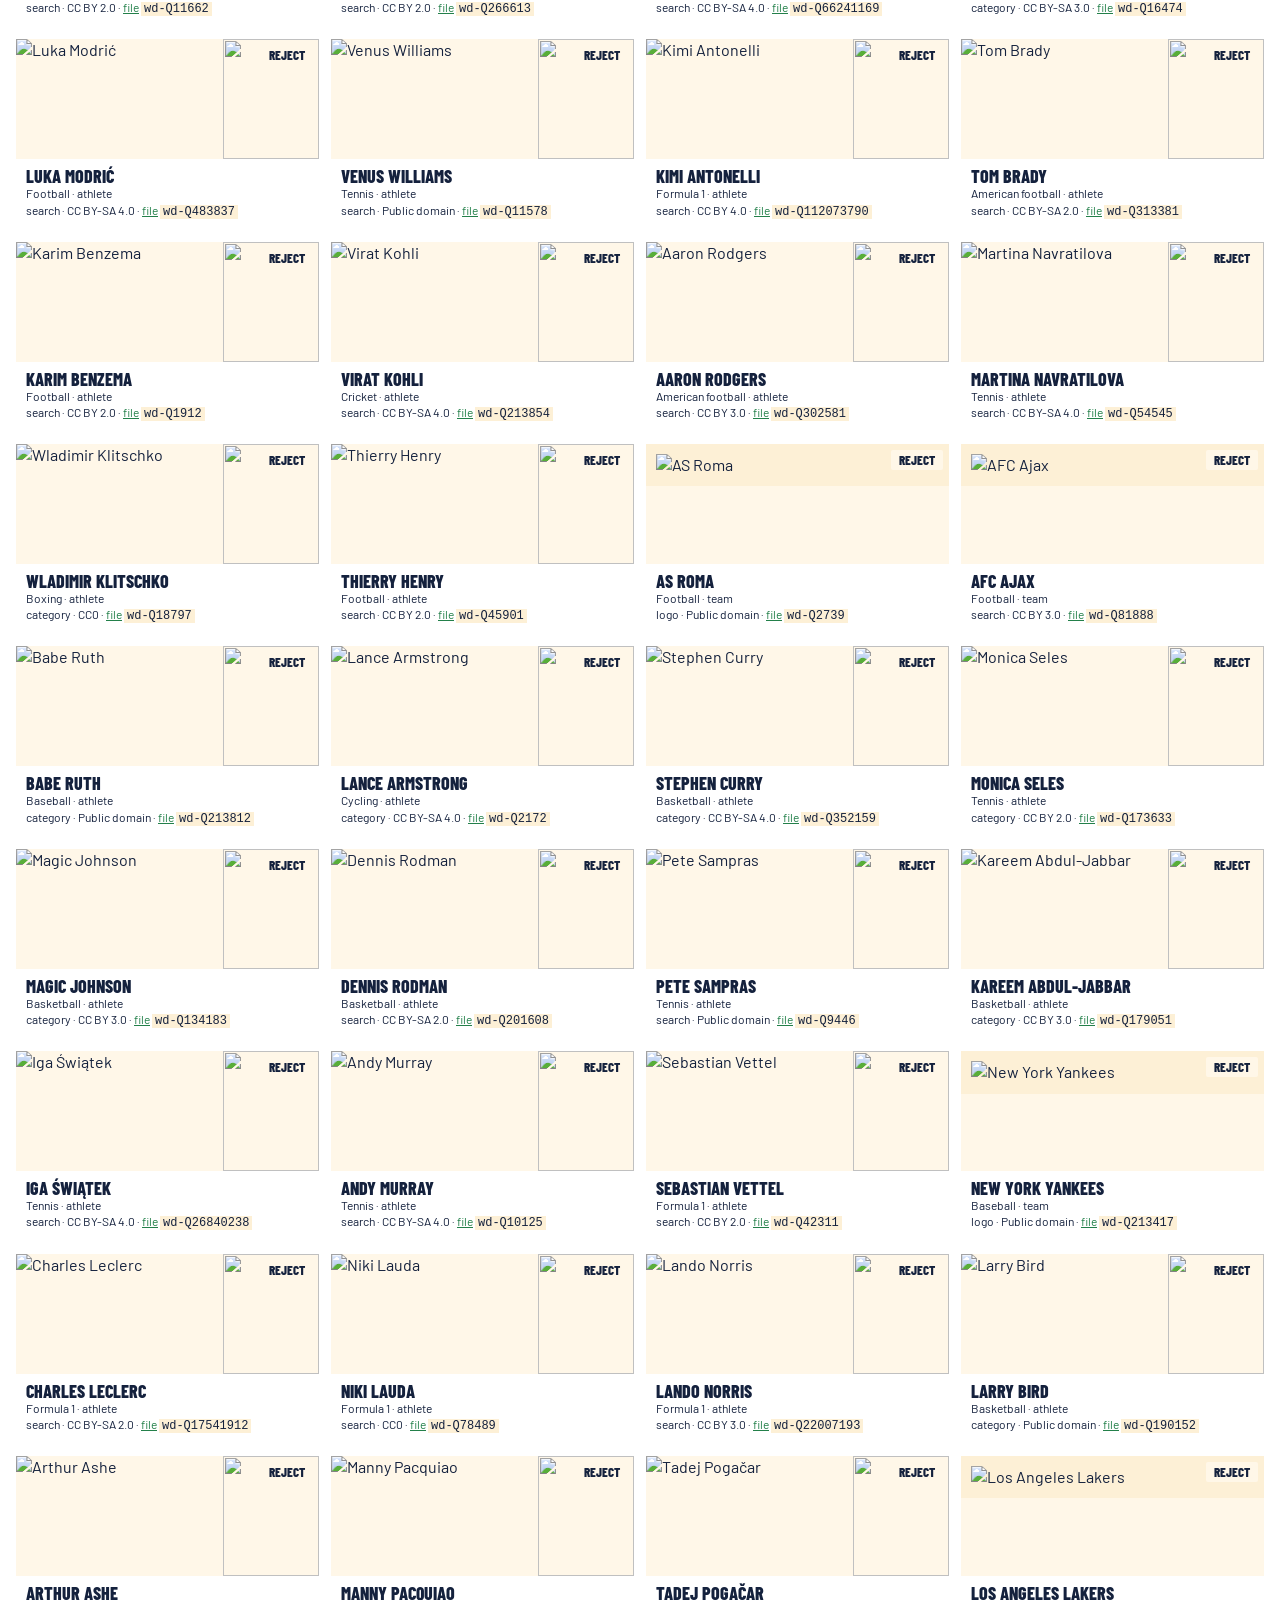
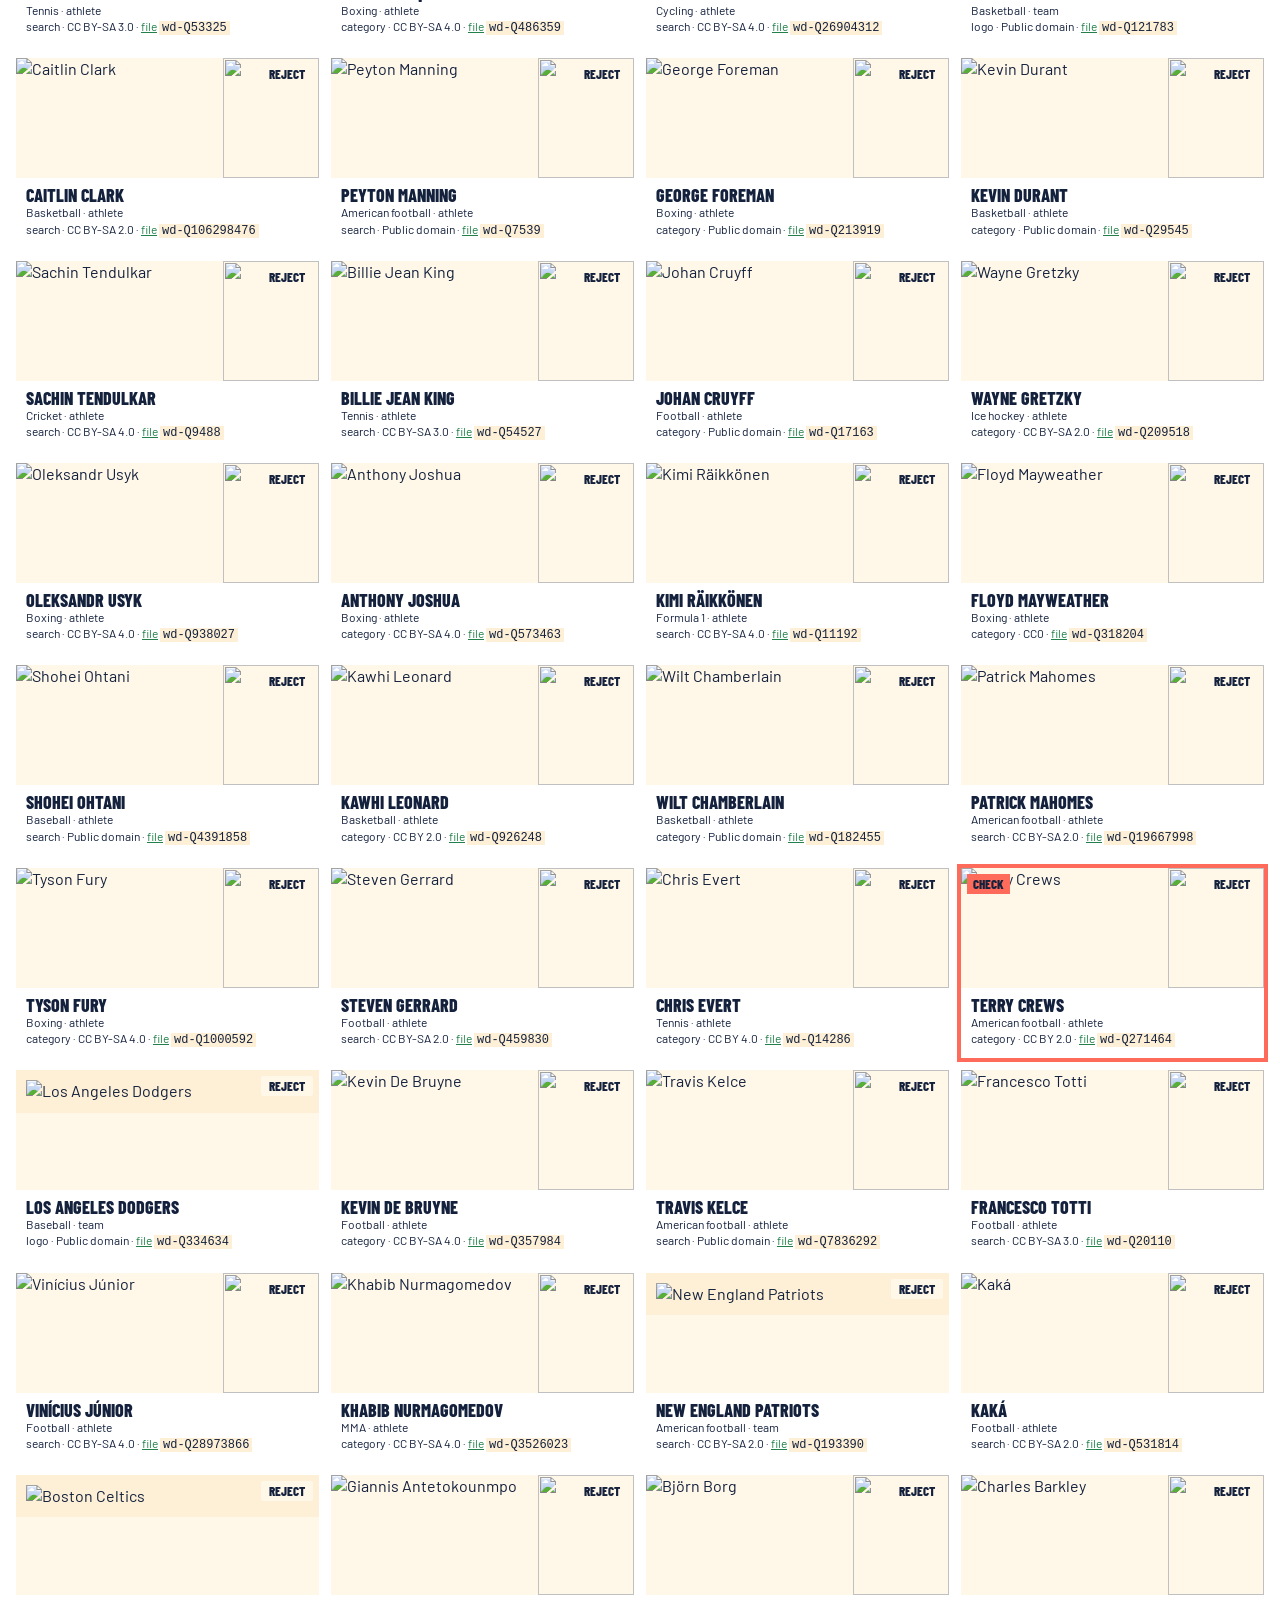
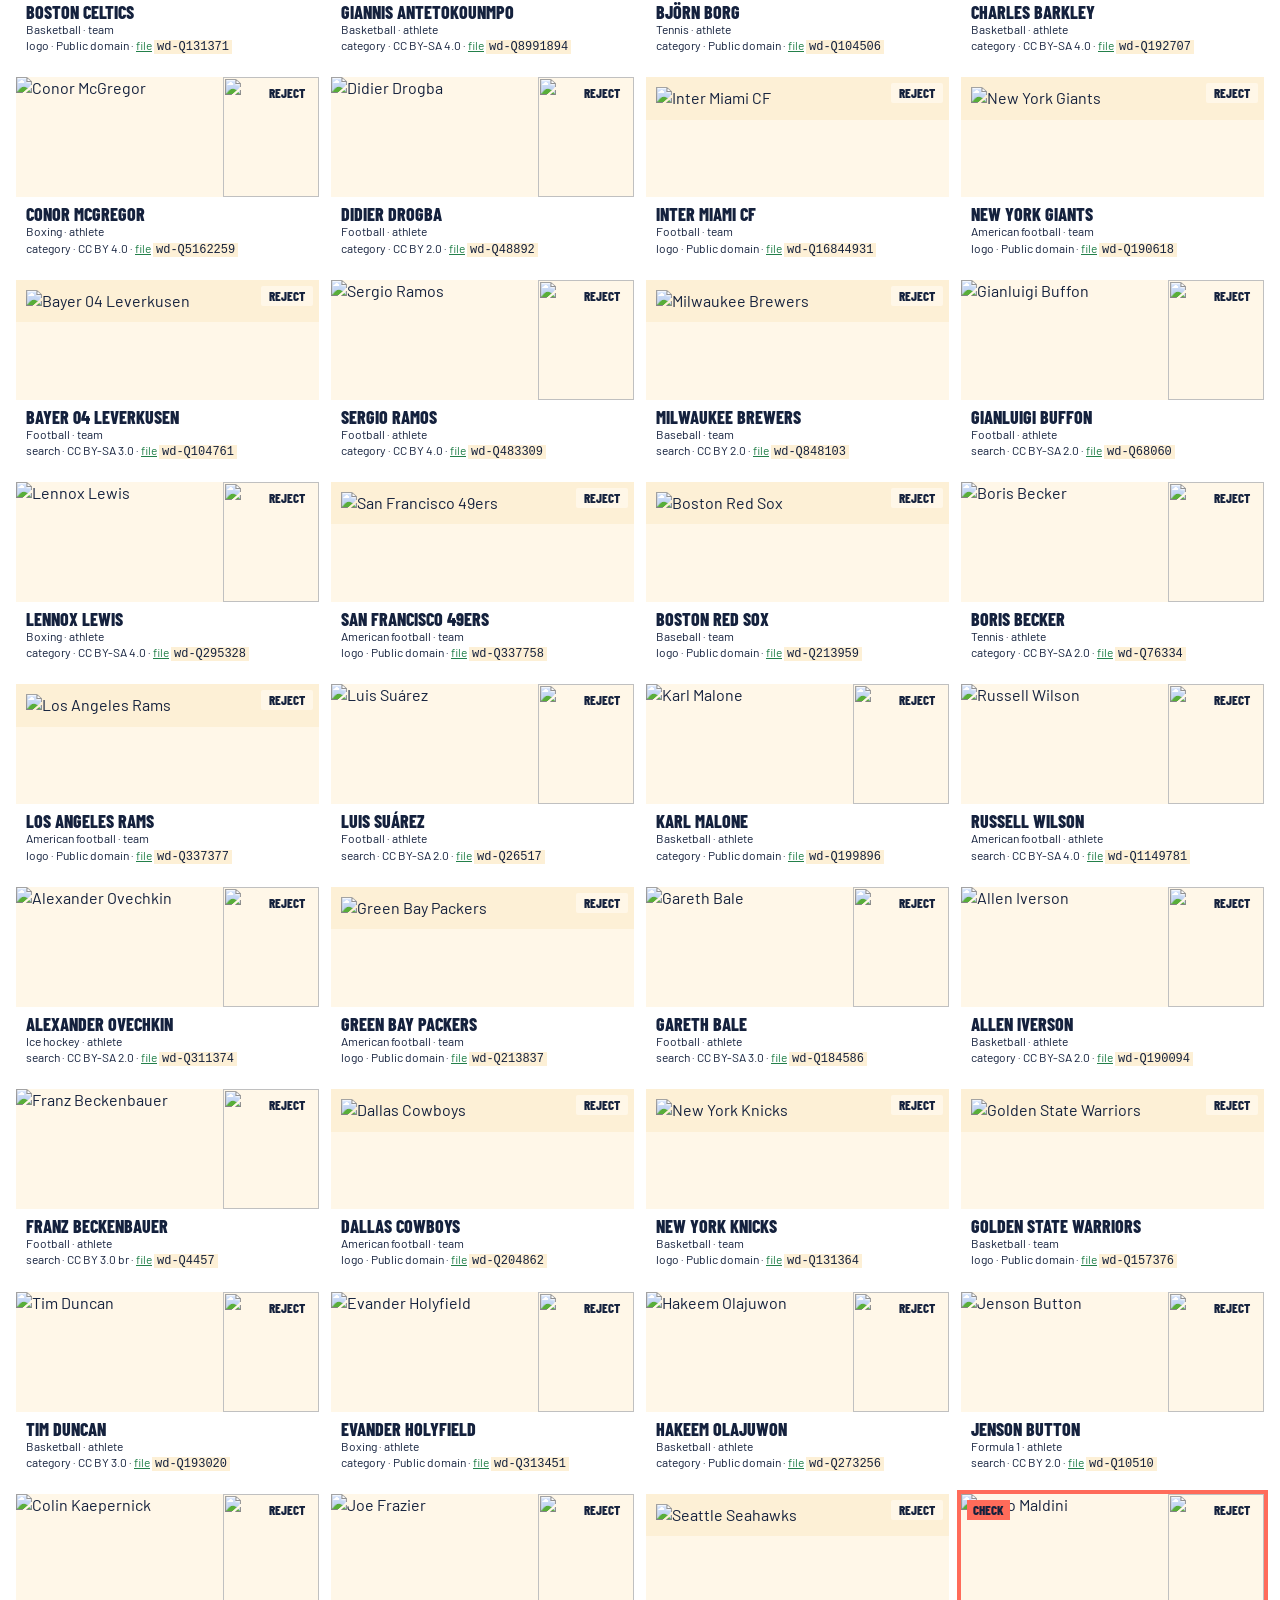
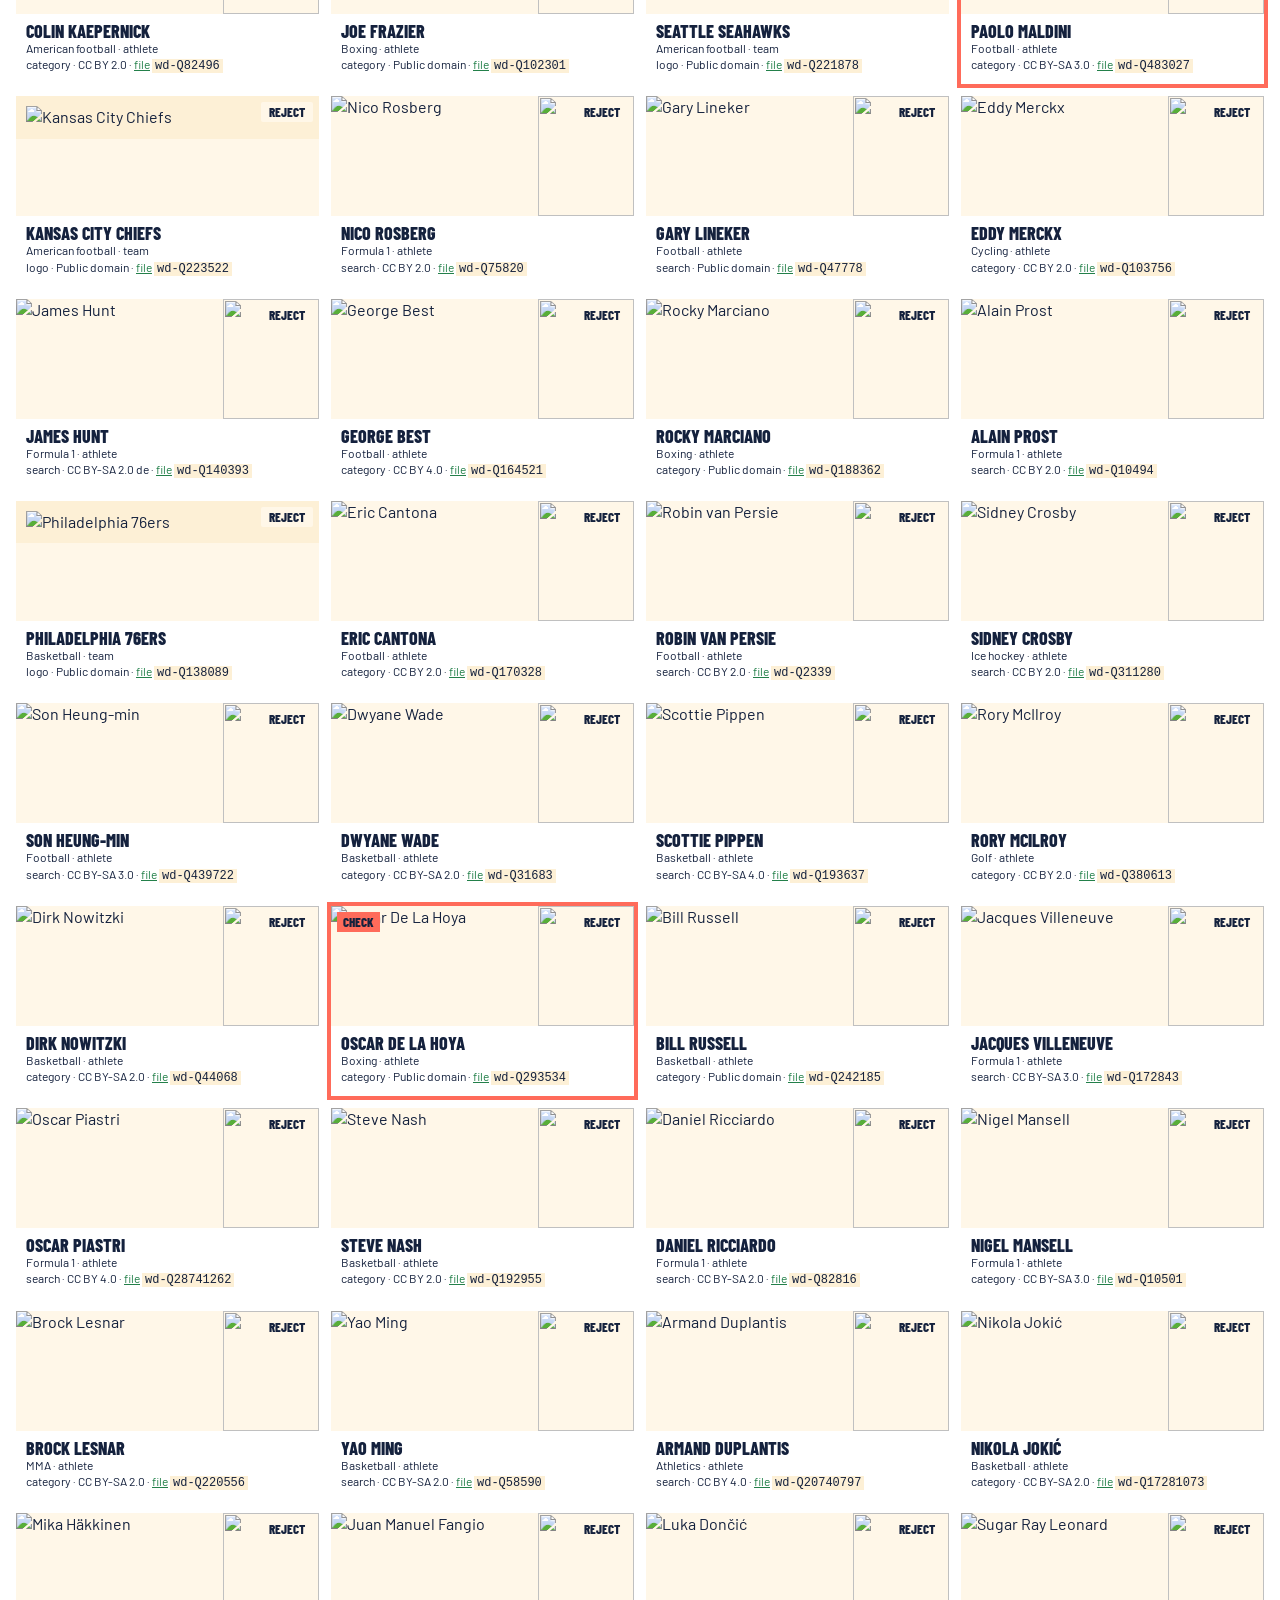
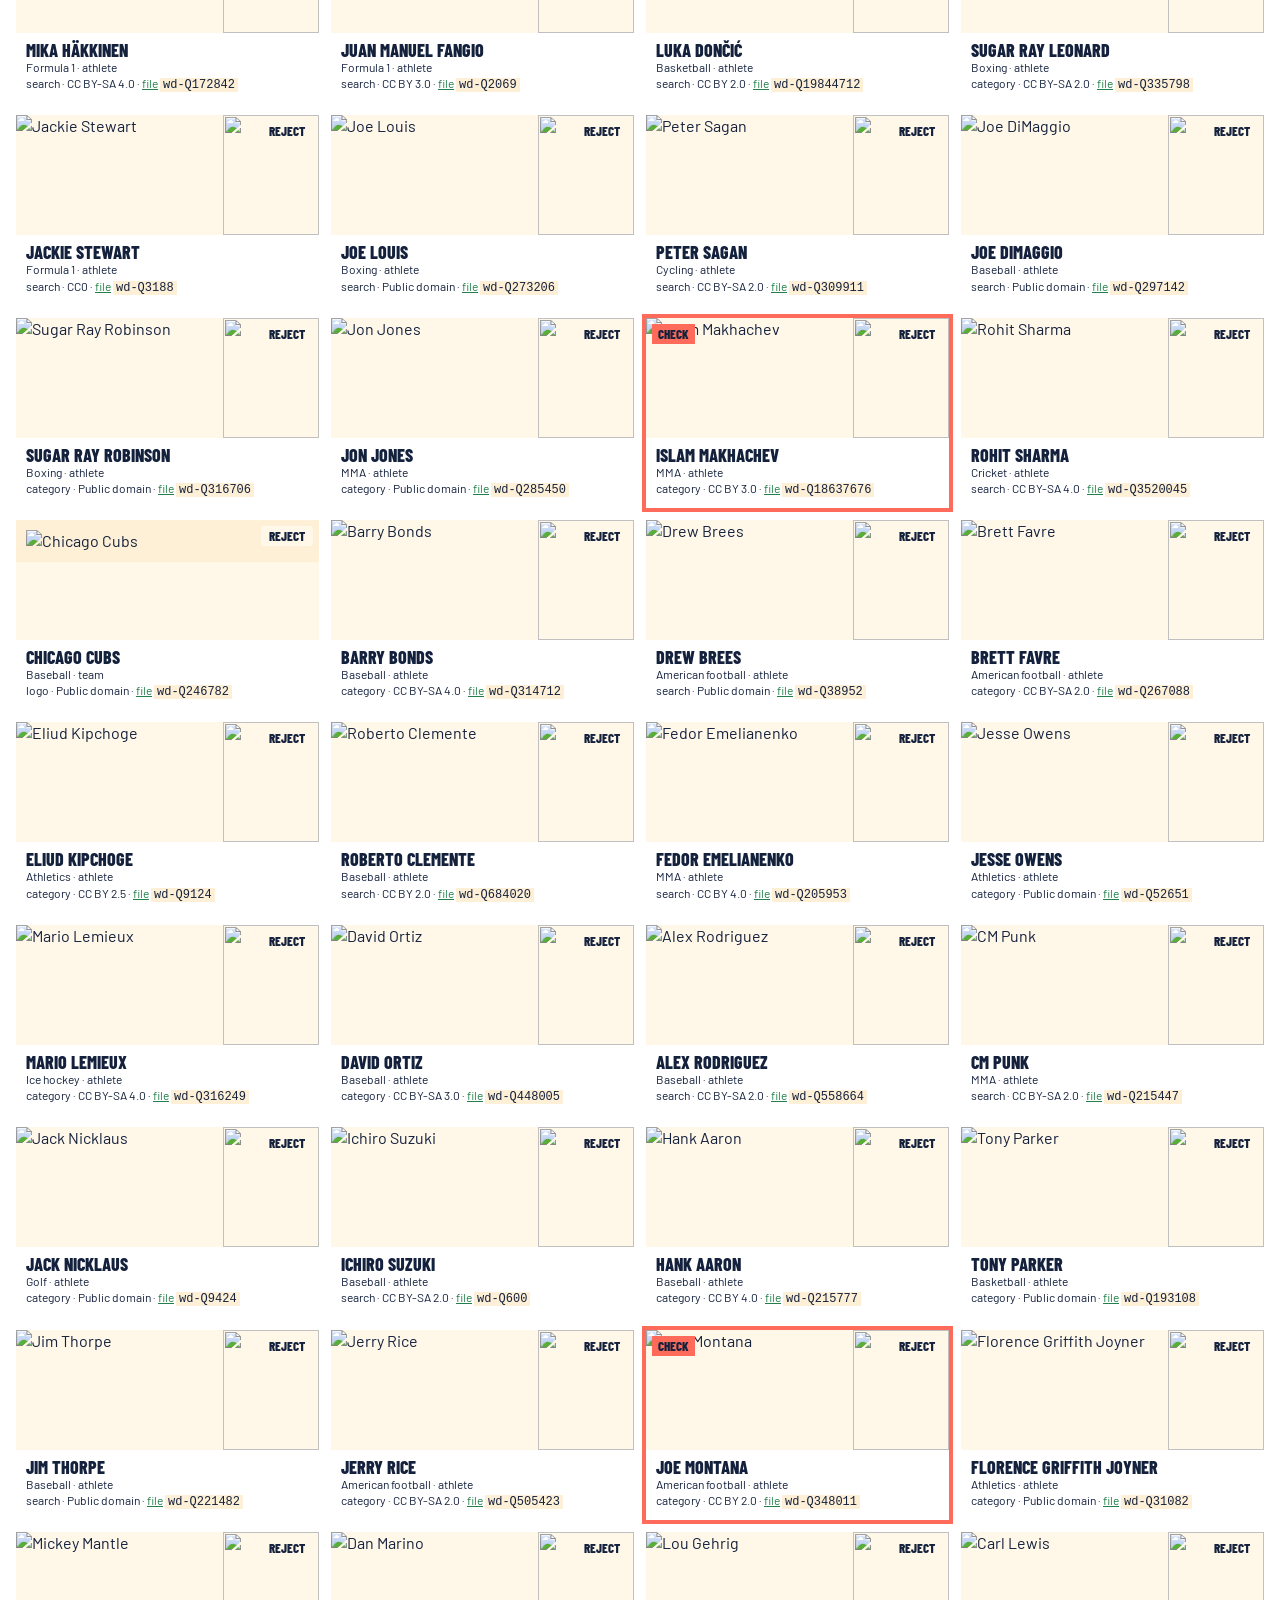
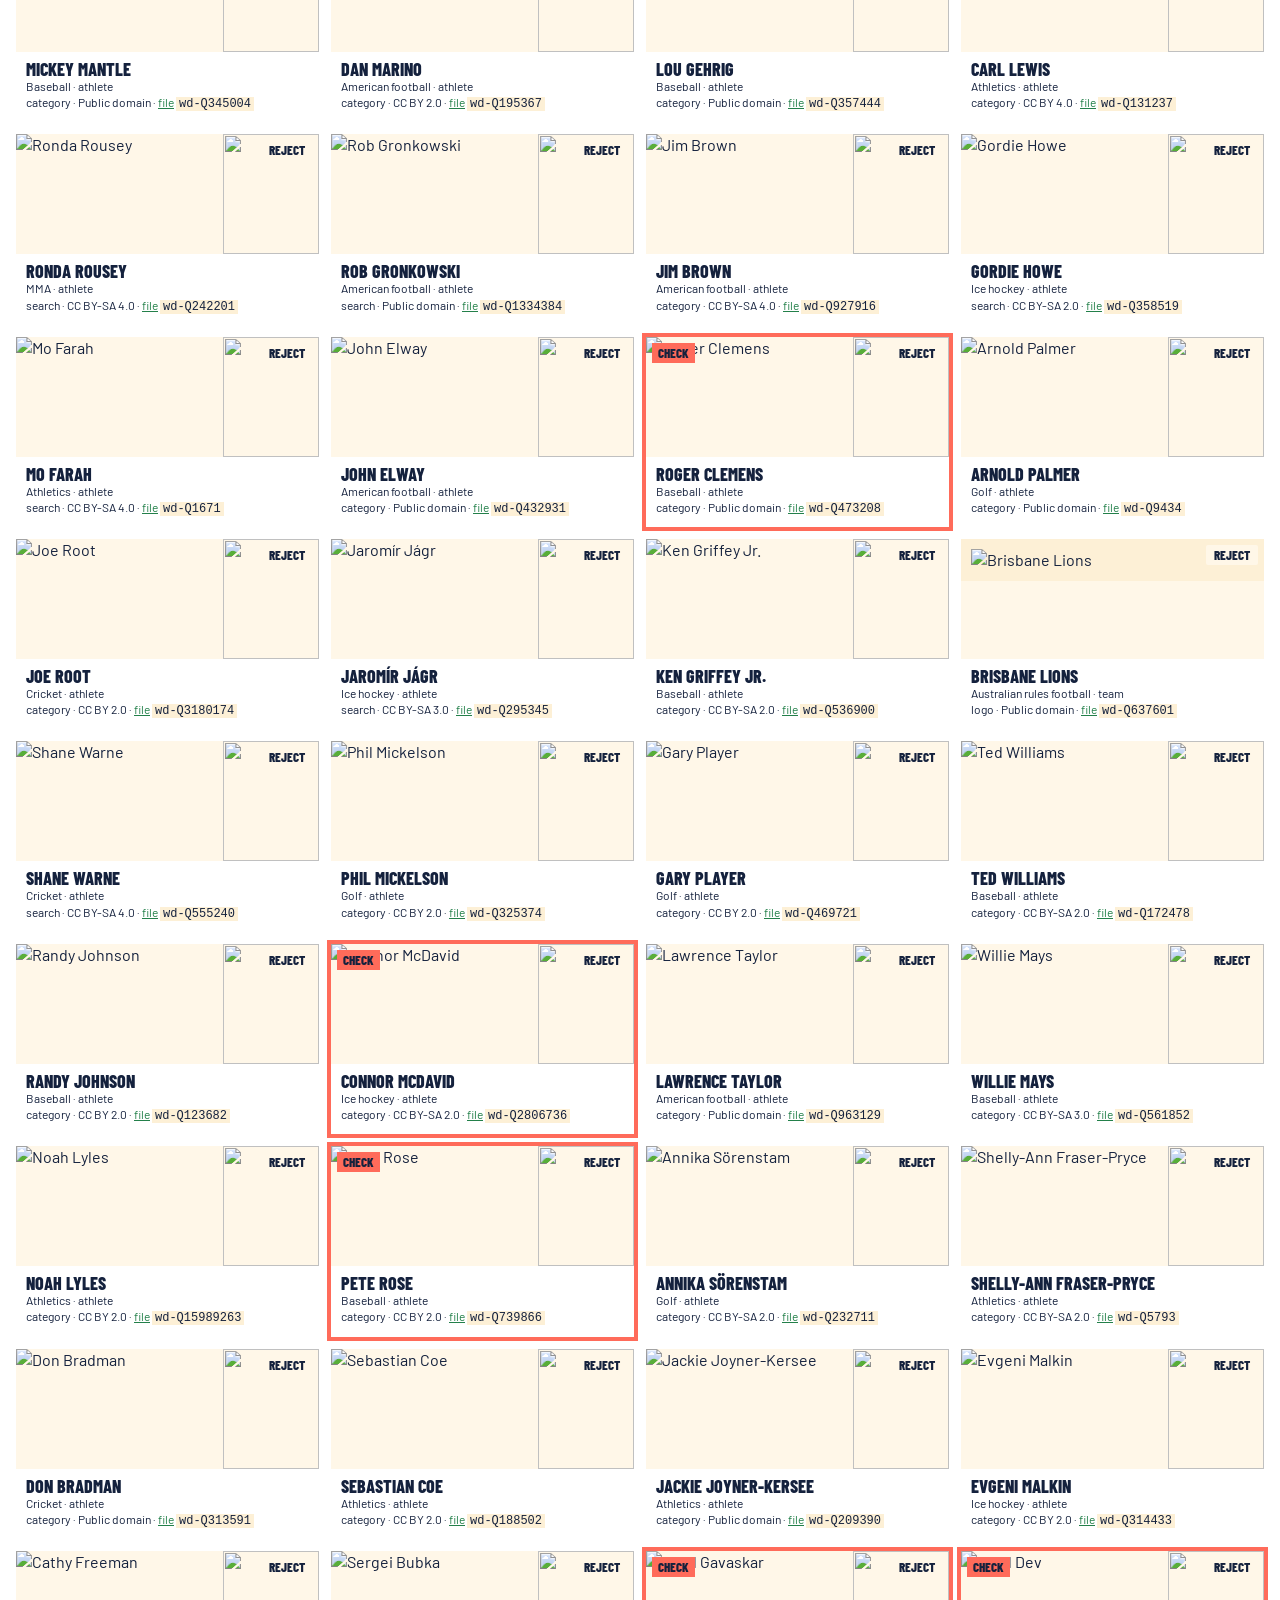
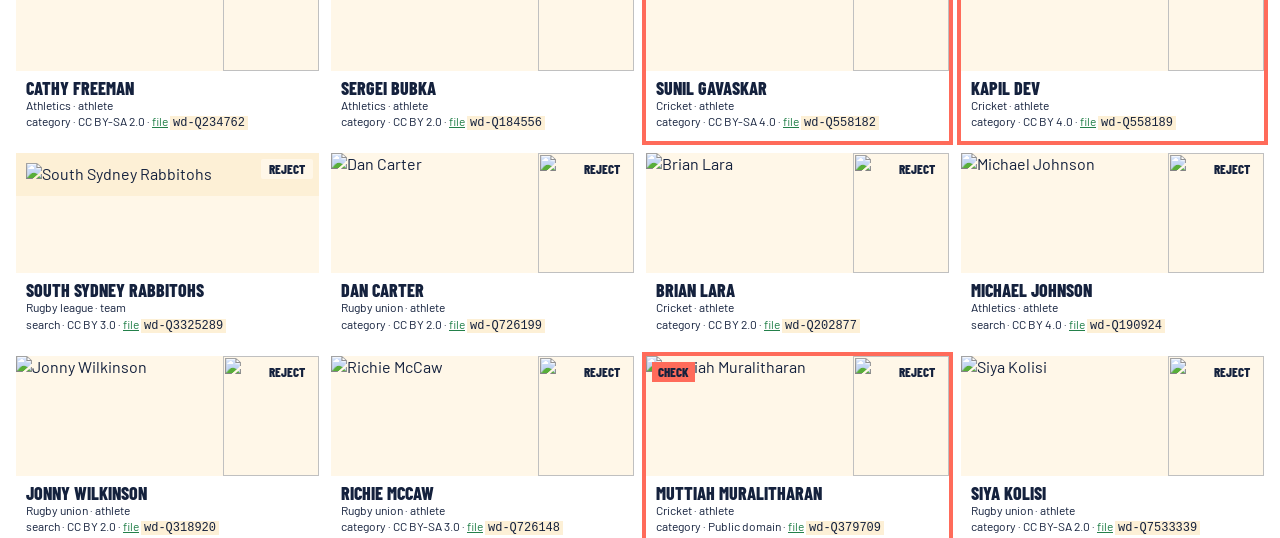
==== commit 9b47885b: "Part 2: palette A, Sports day, applied everywhere Cream page, white cards with navy text and a firm " ====
--- a/contact-sheet.html
+++ b/contact-sheet.html
@@ -11,37 +11,37 @@
   /* A page for checking every picture at a glance. Not part of the game. */
   body { overflow: auto; height: auto; padding: 20px var(--edge) 60px; }
   h1 { margin: 0; font-family: var(--f-display); font-weight: 900; font-size: 52px; line-height: 0.9; text-transform: uppercase; }
-  .intro { color: var(--mute-ink); max-width: 75ch; }
-  .intro code { color: var(--chalk); }
-  .controls { position: sticky; top: 0; z-index: 2; display: flex; flex-wrap: wrap; gap: 8px; align-items: center; padding: 10px 0; background: var(--ink); }
-  .controls button, .controls select { padding: 6px 10px; border-radius: var(--hard); background: var(--ink-2); color: var(--chalk); box-shadow: inset 0 0 0 1px var(--ink-line); font: 600 14px var(--f-body); }
-  .controls button[aria-pressed="true"] { background: var(--gold); color: var(--ink); }
-  .summary { color: var(--mute-ink); font-size: 14px; }
+  .intro { color: var(--muted); max-width: 75ch; }
+  .intro code { color: var(--text); }
+  .controls { position: sticky; top: 0; z-index: 2; display: flex; flex-wrap: wrap; gap: 8px; align-items: center; padding: 10px 0; background: var(--bg); }
+  .controls button, .controls select { padding: 6px 10px; border-radius: var(--hard); background: var(--surface-2); color: var(--text); box-shadow: inset 0 0 0 1px var(--line); font: 600 14px var(--f-body); }
+  .controls button[aria-pressed="true"] { background: var(--primary); color: var(--text); }
+  .summary { color: var(--muted); font-size: 14px; }
   .grid { display: grid; grid-template-columns: repeat(auto-fill, minmax(300px, 1fr)); gap: 12px; }
-  .cell { background: var(--chalk); color: var(--ink); display: grid; grid-template-rows: auto 1fr; }
+  .cell { background: var(--surface); color: var(--text); display: grid; grid-template-rows: auto 1fr; }
   .cell.low { box-shadow: 0 0 0 4px var(--t-scorching); }
-  .cell.reserve { box-shadow: 0 0 0 4px var(--mute-ink); opacity: 0.85; }
+  .cell.reserve { box-shadow: 0 0 0 4px var(--muted); opacity: 0.85; }
   /* athletes: the whole picture with the detected face boxed, and beside it the crop the game shows */
-  .pics { display: grid; grid-template-columns: 1fr 96px; gap: 4px; background: var(--ink); }
-  .pic { position: relative; background: var(--ink); min-height: 120px; }
+  .pics { display: grid; grid-template-columns: 1fr 96px; gap: 4px; background: var(--bg); }
+  .pic { position: relative; background: var(--bg); min-height: 120px; }
   .pic img { width: 100%; height: 100%; object-fit: contain; display: block; }
   .crop { aspect-ratio: 4 / 5; align-self: center; overflow: hidden; }
   .crop img { width: 100%; height: 100%; object-fit: cover; display: block; }
   .fullwrap { position: relative; width: 100%; }
   .fullwrap img { width: 100%; height: auto; display: block; }
-  .facebox { position: absolute; border: 2px solid var(--gold); box-shadow: 0 0 0 1px var(--ink); pointer-events: none; }
-  .nums { display: flex; flex-wrap: wrap; gap: 2px 10px; margin-top: 4px; font: 600 11px var(--f-body); color: var(--mute-chalk); }
+  .facebox { position: absolute; border: 2px solid var(--primary); box-shadow: 0 0 0 1px var(--border); pointer-events: none; }
+  .nums { display: flex; flex-wrap: wrap; gap: 2px 10px; margin-top: 4px; font: 600 11px var(--f-body); color: var(--muted); }
   .nums .weak { color: var(--t-scorching); font-weight: 800; }
-  .cell[data-type="team"] .pic img { object-fit: contain; padding: 10px; background: var(--chalk-2); }
-  .flag { position: absolute; left: 6px; top: 6px; padding: 2px 6px; background: var(--t-scorching); color: var(--ink); font: 800 13px var(--f-display); text-transform: uppercase; }
+  .cell[data-type="team"] .pic img { object-fit: contain; padding: 10px; background: var(--surface-2); }
+  .flag { position: absolute; left: 6px; top: 6px; padding: 2px 6px; background: var(--t-scorching); color: var(--text); font: 800 13px var(--f-display); text-transform: uppercase; }
   .meta { padding: 8px 10px 10px; font-size: 12px; line-height: 1.35; }
   .meta b { display: block; font-family: var(--f-display); font-weight: 800; font-size: 18px; line-height: 1; text-transform: uppercase; }
-  .meta code { user-select: all; background: var(--chalk-2); padding: 0 3px; }
-  .meta a { color: var(--pitch); }
-  .reject { position: absolute; right: 6px; top: 6px; padding: 2px 8px; background: var(--ink); color: var(--chalk); font: 800 13px var(--f-display); text-transform: uppercase; border-radius: var(--hard); }
+  .meta code { user-select: all; background: var(--surface-2); padding: 0 3px; }
+  .meta a { color: var(--secondary); }
+  .reject { position: absolute; right: 6px; top: 6px; padding: 2px 8px; background: var(--bg); color: var(--text); font: 800 13px var(--f-display); text-transform: uppercase; border-radius: var(--hard); }
   .cell.rejected { opacity: 0.35; }
-  .cell.rejected .reject { background: var(--t-scorching); color: var(--ink); }
-  #saveBtn { background: var(--t-scorching); color: var(--ink); }
+  .cell.rejected .reject { background: var(--t-scorching); color: var(--text); }
+  #saveBtn { background: var(--t-scorching); color: var(--text); }
 </style>
 </head>
 <body>
--- a/css/style.css
+++ b/css/style.css
@@ -1,37 +1,41 @@
-/* Home Ground. A matchday broadcast over a full-screen satellite map.
+/* Home Ground. A sports-day poster over a full-screen satellite map.
    Every colour comes from the palette below; nothing else in this file (or the JS) uses a raw colour.
-   See palette.html for the swatches and contrast checks. */
+   See palette.html for the swatches and contrast checks. Palette: "Sports day". */
 
 :root {
   /* ── Palette ─────────────────────────────────────── */
-  --ink: #0e1714;          /* dark base: scoreboard, panels, body text on chalk */
-  --ink-2: #18251f;        /* raised ink (readout wells, hover) */
-  --ink-line: #2c3d35;     /* hairlines on ink */
-  --chalk: #f4efe4;        /* warm off-white: the ticket, text on ink */
-  --chalk-2: #e4ddcd;      /* chalk shade: tape shadow, image well */
-  --mute-ink: #9fb2a7;     /* secondary text on ink */
-  --mute-chalk: #575c55;   /* secondary text on chalk */
-  --gold: #ffc928;         /* primary accent, for key moments only */
-  --pitch: #1f6b42;        /* secondary accent: pitch green */
+  --bg: #fff7e8;           /* warm cream: page and full-screen sheets */
+  --surface: #ffffff;      /* cards and panels (they float over the dark map, so they're solid white) */
+  --surface-2: #fdf0d6;    /* a shade of cream: wells, hover, the picture's backing */
+  --line: #ecdcb8;         /* hairlines between things on cream or white */
+  --text: #14213d;         /* deep navy: all body text */
+  --muted: #4f5b73;        /* secondary text */
+  --border: #14213d;       /* strong edges and hard shadows on cards and buttons */
+  --primary: #ffc93c;      /* sunny yellow: the main button, key numbers' backing */
+  --on-primary: #14213d;
+  --secondary: #23804a;    /* grass green: lit ladder steps, links */
+  --on-secondary: #ffffff;
+  --accent: #ff6b5a;       /* coral */
+  --sky: #4da8da;          /* sky blue */
   --sea: #0a2230;          /* map: the ocean behind the imagery */
   --land: #33503f;         /* map: plain land, only seen if imagery fails */
-
-  /* the seven result tiers (ink text sits on each one) */
-  --t-bullseye: #ffc928;
-  --t-scorching: #ff5a2a;
-  --t-hot: #ff8f24;
-  --t-warm: #f2d64b;
-  --t-cool: #86cdf3;
-  --t-cold: #4a94ef;
-  --t-frozen: #e3f4ff;
-
-  /* ── Card rarities (the Vault): always with ink text on top ── */
-  --plate: #ffffff;    /* behind team logos */
-  --r-bronze: #d08a52;
-  --r-silver: #c3ccd3;
-  --r-gold: #ffc928;
-  --r-platinum: #8fe0dc;
-  --r-legend: #ff5a2a;
+  --plate: #ffffff;        /* behind team logos */
+
+  /* the seven result tiers, each with the text colour that reads on it (WCAG AA) */
+  --t-bullseye: #ffc93c;  --on-t-bullseye: #14213d;
+  --t-scorching: #ff6b5a; --on-t-scorching: #14213d;
+  --t-hot: #ff9f43;       --on-t-hot: #14213d;
+  --t-warm: #9ad86f;      --on-t-warm: #14213d;
+  --t-cool: #4da8da;      --on-t-cool: #14213d;
+  --t-cold: #2f4b9a;      --on-t-cold: #ffffff;
+  --t-frozen: #a9b4c6;    --on-t-frozen: #14213d;
+
+  /* ── Card rarities (the Vault): navy text on top ── */
+  --r-bronze: #e09a63;
+  --r-silver: #c9d1d8;
+  --r-gold: #ffc93c;
+  --r-platinum: #9be3dd;
+  --r-legend: #ff6b5a;
 
   /* ── Type ────────────────────────────────────────── */
   --f-display: "Barlow Condensed", "Arial Narrow", "Roboto Condensed", sans-serif;
@@ -41,19 +45,19 @@
   --bar-h: 58px;           /* height of the scoreboard strip */
   --edge: max(16px, env(safe-area-inset-left, 0px));
   --hard: 2px;             /* corner radius: blocks are hard-edged on purpose */
-  color-scheme: dark;
+  color-scheme: light;
 }
 
 *, *::before, *::after { box-sizing: border-box; }
 [hidden] { display: none !important; }
 html, body { height: 100%; }
 body {
-  margin: 0; overflow: hidden; background: var(--ink); color: var(--chalk);
+  margin: 0; overflow: hidden; background: var(--surface); color: var(--text);
   font-family: var(--f-body); font-size: 16px; line-height: 1.4;
   -webkit-font-smoothing: antialiased;
 }
 button { font: inherit; color: inherit; cursor: pointer; border: 0; background: none; padding: 0; }
-:focus-visible { outline: 3px solid var(--gold); outline-offset: 2px; }
+:focus-visible { outline: 3px solid var(--primary); outline-offset: 2px; }
 .sr { position: absolute; width: 1px; height: 1px; overflow: hidden; clip: rect(0 0 0 0); white-space: nowrap; }
 
 /* ── The map, full-bleed ───────────────────────────── */
@@ -62,8 +66,8 @@
 #map { position: absolute; inset: 0; background: var(--sea); }
 #map .maplibregl-canvas { cursor: crosshair; }
 .maplibregl-ctrl-top-right { top: calc(var(--bar-h) + env(safe-area-inset-top, 0px) + 8px); right: max(8px, env(safe-area-inset-right, 0px)); }
-.maplibregl-ctrl-group { border-radius: var(--hard) !important; background: var(--ink) !important; box-shadow: none !important; border: 2px solid var(--ink); }
-.maplibregl-ctrl-group button + button { border-top: 1px solid var(--ink-line) !important; }
+.maplibregl-ctrl-group { border-radius: var(--hard) !important; background: var(--surface) !important; box-shadow: none !important; border: 2px solid var(--border); }
+.maplibregl-ctrl-group button + button { border-top: 1px solid var(--line) !important; }
 .maplibregl-ctrl-group button .maplibregl-ctrl-icon { filter: invert(1); }
 
 /* ── Scoreboard strip ──────────────────────────────── */
@@ -72,37 +76,38 @@
   height: calc(var(--bar-h) + env(safe-area-inset-top, 0px)); padding-top: env(safe-area-inset-top, 0px);
   padding-left: var(--edge); padding-right: max(16px, env(safe-area-inset-right, 0px));
   display: flex; align-items: center; gap: 18px;
-  background: var(--ink); border-bottom: 3px solid var(--gold);
-}
-.brand { display: flex; align-items: center; gap: 9px; color: var(--gold); min-width: 0; }
+  background: var(--surface); border-bottom: 3px solid var(--primary);
+}
+.brand { display: flex; align-items: center; gap: 9px; color: var(--primary); min-width: 0; }
 .brand .mark { width: 34px; height: 34px; flex: none; }
-.brand .mark .tile { fill: var(--ink-2); stroke: var(--ink-line); stroke-width: 1.5; }
-.wordmark { font-family: var(--f-display); font-weight: 900; font-size: 24px; letter-spacing: 0.04em; text-transform: uppercase; color: var(--chalk); line-height: 1; white-space: nowrap; }
-.dayno { font-family: var(--f-display); font-weight: 700; font-size: 15px; letter-spacing: 0.06em; text-transform: uppercase; color: var(--mute-ink); white-space: nowrap; }
+.brand .mark .tile { fill: var(--text); }
+.wordmark { font-family: var(--f-display); font-weight: 900; font-size: 24px; letter-spacing: 0.04em; text-transform: uppercase; color: var(--text); line-height: 1; white-space: nowrap; }
+.dayno { font-family: var(--f-display); font-weight: 700; font-size: 15px; letter-spacing: 0.06em; text-transform: uppercase; color: var(--muted); white-space: nowrap; }
 
 /* Round tracker: jersey numbers. Played rounds take their tier colour; the current one is chalk. */
 .tracker { display: flex; gap: 4px; margin: 0 0 0 auto; padding: 0; list-style: none; }
 .chip {
   width: 34px; height: 38px; display: grid; place-items: center; border-radius: var(--hard);
-  font-family: var(--f-display); font-weight: 900; font-size: 22px; line-height: 1; color: var(--mute-ink);
-  background: var(--ink-2); box-shadow: inset 0 0 0 1px var(--ink-line);
+  font-family: var(--f-display); font-weight: 900; font-size: 22px; line-height: 1; color: var(--muted);
+  background: var(--surface-2); box-shadow: inset 0 0 0 1px var(--line);
   transition: background-color 300ms, color 300ms;
 }
-.chip[data-state="done"] { background: var(--c); color: var(--ink); box-shadow: none; }
-.chip[data-state="now"] { background: var(--chalk); color: var(--ink); box-shadow: none; transform: translateY(-2px); }
+.chip[data-state="done"] { background: var(--c); color: var(--text); box-shadow: none; }
+.chip[data-state="now"] { background: var(--primary); color: var(--on-primary); box-shadow: inset 0 0 0 2px var(--border); transform: translateY(-2px); }
 
 /* Readouts: label above big digits, in recessed wells. Score is the gold one. */
 .board { display: flex; gap: 2px; }
-.readout { display: grid; padding: 4px 12px 5px; min-width: 84px; background: var(--ink-2); box-shadow: inset 0 0 0 1px var(--ink-line); }
+.readout { display: grid; padding: 4px 12px 5px; min-width: 84px; background: var(--surface-2); box-shadow: inset 0 0 0 1px var(--line); }
 .readout:first-child { border-radius: var(--hard) 0 0 var(--hard); }
 .readout:last-child { border-radius: 0 var(--hard) var(--hard) 0; }
-.readout span { display: flex; align-items: center; gap: 6px; font-size: 11px; font-weight: 700; letter-spacing: 0.1em; text-transform: uppercase; color: var(--mute-ink); }
-.readout b { font-family: var(--f-display); font-weight: 800; font-size: 28px; line-height: 0.95; text-align: right; font-variant-numeric: tabular-nums; color: var(--chalk); }
-.readout:first-child b { color: var(--gold); }
-.unit { padding: 0 5px; border-radius: var(--hard); box-shadow: inset 0 0 0 1px var(--mute-ink); font-size: 11px; font-weight: 700; line-height: 15px; color: var(--chalk); letter-spacing: 0.06em; }
-.unit:hover { box-shadow: inset 0 0 0 1px var(--gold); color: var(--gold); }
-.square { width: 38px; height: 38px; flex: none; border-radius: var(--hard); background: var(--ink-2); box-shadow: inset 0 0 0 1px var(--ink-line); font-family: var(--f-display); font-weight: 900; font-size: 20px; }
-.square:hover { box-shadow: inset 0 0 0 2px var(--gold); }
+.readout span { display: flex; align-items: center; gap: 6px; font-size: 11px; font-weight: 700; letter-spacing: 0.1em; text-transform: uppercase; color: var(--muted); }
+.readout b { font-family: var(--f-display); font-weight: 800; font-size: 28px; line-height: 0.95; text-align: right; font-variant-numeric: tabular-nums; color: var(--text); }
+.readout:first-child { background: var(--primary); }
+.readout:first-child span { color: var(--text); }
+.unit { padding: 0 5px; border-radius: var(--hard); box-shadow: inset 0 0 0 1px var(--muted); font-size: 11px; font-weight: 700; line-height: 15px; color: var(--text); letter-spacing: 0.06em; }
+.unit:hover { box-shadow: inset 0 0 0 1px var(--text); }
+.square { width: 38px; height: 38px; flex: none; border-radius: var(--hard); background: var(--surface-2); box-shadow: inset 0 0 0 1px var(--line); font-family: var(--f-display); font-weight: 900; font-size: 20px; }
+.square:hover { box-shadow: inset 0 0 0 2px var(--primary); }
 
 /* ── The question: a matchday ticket ───────────────── */
 /* Chalk with a pitch-green stub edge, notches cut out at the perforation, and a gold tape strip. */
@@ -110,22 +115,22 @@
   --perf: 104px; /* where the perforation (and its notches) sits */
   position: fixed; z-index: 8; left: var(--edge); top: calc(var(--bar-h) + env(safe-area-inset-top, 0px) + 18px);
   width: min(440px, calc(100vw - 2 * var(--edge)));
-  padding: 16px 20px 18px 22px; color: var(--ink); background: var(--chalk);
-  border-left: 8px solid var(--pitch);
+  padding: 16px 20px 18px 22px; color: var(--text); background: var(--surface);
+  border-left: 8px solid var(--secondary);
   /* two notches at the perforation, like a torn-off ticket (#0000/#000 here are mask alpha, not colours) */
   -webkit-mask: radial-gradient(circle 10px at 0 var(--perf), #0000 97%, #000) left / 51% 100% no-repeat,
                 radial-gradient(circle 10px at 100% var(--perf), #0000 97%, #000) right / 51% 100% no-repeat;
           mask: radial-gradient(circle 10px at 0 var(--perf), #0000 97%, #000) left / 51% 100% no-repeat,
                 radial-gradient(circle 10px at 100% var(--perf), #0000 97%, #000) right / 51% 100% no-repeat;
-  filter: drop-shadow(0 6px 0 color-mix(in srgb, var(--ink) 35%, transparent));
+  filter: drop-shadow(0 6px 0 color-mix(in srgb, var(--border) 35%, transparent));
 }
 .ticket-top { display: flex; align-items: center; gap: 10px; flex-wrap: wrap; padding-right: 40px; }
-.roundno { font-family: var(--f-display); font-weight: 800; font-size: 15px; letter-spacing: 0.08em; text-transform: uppercase; color: var(--mute-chalk); }
-.kind { font-family: var(--f-display); font-weight: 800; font-size: 15px; letter-spacing: 0.08em; text-transform: uppercase; color: var(--pitch); }
+.roundno { font-family: var(--f-display); font-weight: 800; font-size: 15px; letter-spacing: 0.08em; text-transform: uppercase; color: var(--muted); }
+.kind { font-family: var(--f-display); font-weight: 800; font-size: 15px; letter-spacing: 0.08em; text-transform: uppercase; color: var(--secondary); }
 /* tape strip with the sport and its icon */
 .tape {
   display: inline-flex; align-items: center; gap: 6px; padding: 3px 12px 3px 9px;
-  background: var(--gold); color: var(--ink); font-family: var(--f-display); font-weight: 800; font-size: 16px; letter-spacing: 0.03em;
+  background: var(--primary); color: var(--text); font-family: var(--f-display); font-weight: 800; font-size: 16px; letter-spacing: 0.03em;
   transform: rotate(-2deg); clip-path: polygon(3% 0, 100% 4%, 97% 100%, 0 94%);
 }
 .tape svg { width: 16px; height: 16px; flex: none; }
@@ -135,11 +140,11 @@
   font-size: clamp(40px, 4.6vw, 64px); line-height: 0.86; letter-spacing: -0.005em;
   text-wrap: balance; overflow-wrap: break-word;
 }
-.ticket-body { display: grid; grid-template-columns: 224px 1fr; gap: 16px; align-items: end; margin-top: 18px; padding-top: 16px; border-top: 2px dashed var(--chalk-2); }
-.ask { margin: 0; font-size: 15px; line-height: 1.35; color: var(--mute-chalk); }
-.ask b { display: block; margin-bottom: 2px; font-family: var(--f-display); font-weight: 800; font-size: 22px; line-height: 1; letter-spacing: 0.02em; color: var(--ink); text-transform: uppercase; }
+.ticket-body { display: grid; grid-template-columns: 224px 1fr; gap: 16px; align-items: end; margin-top: 18px; padding-top: 16px; border-top: 2px dashed var(--surface-2); }
+.ask { margin: 0; font-size: 15px; line-height: 1.35; color: var(--muted); }
+.ask b { display: block; margin-bottom: 2px; font-family: var(--f-display); font-weight: 800; font-size: 22px; line-height: 1; letter-spacing: 0.02em; color: var(--text); text-transform: uppercase; }
 /* collapse: the ticket folds down to its top row and the name */
-.collapse { position: absolute; top: 12px; right: 12px; width: 32px; height: 32px; display: grid; place-items: center; border-radius: var(--hard); background: var(--ink); color: var(--chalk); }
+.collapse { position: absolute; top: 12px; right: 12px; width: 32px; height: 32px; display: grid; place-items: center; border-radius: var(--hard); background: var(--surface); color: var(--text); }
 .collapse svg { width: 18px; height: 18px; fill: none; stroke: currentColor; stroke-width: 2.5; stroke-linecap: round; stroke-linejoin: round; transition: transform 200ms; }
 .ticket.folded .ticket-body { display: none; }
 .ticket.folded .collapse svg { transform: rotate(180deg); }
@@ -150,20 +155,20 @@
 
 /* Picture of the athlete or team: a fixed-size frame (so nothing jumps when it loads). */
 /* the picture: a 4:5 frame, about 280 px tall on desktop, cropped around the face (imageFocus) */
-.portrait { position: relative; margin: 0; width: 224px; aspect-ratio: 4 / 5; max-width: 100%; background: var(--ink); overflow: hidden; border-radius: var(--hard); }
+.portrait { position: relative; margin: 0; width: 224px; aspect-ratio: 4 / 5; max-width: 100%; background: var(--surface); overflow: hidden; border-radius: var(--hard); }
 .portrait img { position: absolute; inset: 0; width: 100%; height: 100%; object-fit: cover; object-position: 50% 22%; opacity: 0; transition: opacity 250ms; }
 .portrait img.loaded { opacity: 1; }
 .portrait img:not([src]) { visibility: hidden; }  /* no picture: nothing drawn, not even a broken-image icon */
 /* logos sit on a plain white plate with room around them, so a logo with its own white background blends in */
-.portrait[data-kind="team"] { background: var(--plate); box-shadow: inset 0 0 0 1px var(--chalk-2); }
+.portrait[data-kind="team"] { background: var(--plate); box-shadow: inset 0 0 0 1px var(--surface-2); }
 .portrait[data-kind="team"] img { object-fit: contain; padding: 14%; background: var(--plate); }
-.portrait[data-kind="team"] .initials { color: var(--mute-chalk); }
-.initials { position: absolute; inset: 0; display: grid; place-content: center; justify-items: center; gap: 4px; font-family: var(--f-display); font-weight: 900; font-size: 44px; line-height: 1; color: var(--gold); }
+.portrait[data-kind="team"] .initials { color: var(--muted); }
+.initials { position: absolute; inset: 0; display: grid; place-content: center; justify-items: center; gap: 4px; font-family: var(--f-display); font-weight: 900; font-size: 44px; line-height: 1; color: var(--primary); }
 .initials svg { width: 26px; height: 26px; opacity: 0.8; }
 /* the picture credit: a small round "i" tucked inside the corner */
-.credit-btn { position: absolute; right: 5px; bottom: 5px; width: 20px; height: 20px; border-radius: 50%; background: color-mix(in srgb, var(--ink) 70%, transparent); color: var(--chalk); font: italic 700 12px/20px Georgia, serif; text-align: center; }
-.credit-btn:hover, .credit-btn[aria-expanded="true"] { background: var(--ink); }
-.credit { position: absolute; left: 0; top: calc(100% + 12px); z-index: 2; width: 250px; padding: 8px 10px; background: var(--ink); color: var(--chalk); font-size: 12px; line-height: 1.4; }
+.credit-btn { position: absolute; right: 5px; bottom: 5px; width: 20px; height: 20px; border-radius: 50%; background: color-mix(in srgb, var(--border) 70%, transparent); color: var(--text); font: italic 700 12px/20px Georgia, serif; text-align: center; }
+.credit-btn:hover, .credit-btn[aria-expanded="true"] { background: var(--surface); }
+.credit { position: absolute; left: 0; top: calc(100% + 12px); z-index: 2; width: 250px; padding: 8px 10px; background: var(--surface); color: var(--text); font-size: 12px; line-height: 1.4; }
 .credit a, .credits a { color: inherit; }
 
 /* ── The dock: guess controls ──────────────────────── */
@@ -172,64 +177,64 @@
   bottom: calc(22px + env(safe-area-inset-bottom, 0px));
   display: flex; align-items: center; gap: 12px; width: max-content; max-width: calc(100vw - 2 * var(--edge));
 }
-.status { padding: 8px 12px; background: var(--ink); color: var(--chalk); font-size: 14px; max-width: 280px; }
-.status b { color: var(--gold); font-weight: 700; }
+.status { padding: 8px 12px; background: var(--surface); color: var(--text); font-size: 14px; max-width: 280px; }
+.status b { color: var(--text); font-weight: 700; }
 /* The big button. Gold only once a pin is down: that's the moment that matters. */
 .go {
   min-width: 260px; height: 64px; padding: 0 28px; border-radius: var(--hard);
   font-family: var(--f-display); font-weight: 900; font-size: 30px; letter-spacing: 0.02em;
-  background: var(--gold); color: var(--ink); box-shadow: 0 6px 0 var(--ink);
+  background: var(--primary); color: var(--text); box-shadow: 0 6px 0 var(--border);
   transition: transform 120ms, box-shadow 120ms;
 }
-.go:active { transform: translateY(4px); box-shadow: 0 2px 0 var(--ink); }
-.go:disabled { background: var(--ink); color: var(--mute-ink); box-shadow: inset 0 0 0 2px var(--ink-line); cursor: not-allowed; font-size: 22px; }
+.go:active { transform: translateY(4px); box-shadow: 0 2px 0 var(--border); }
+.go:disabled { background: var(--surface-2); color: var(--muted); box-shadow: inset 0 0 0 2px var(--border); cursor: not-allowed; font-size: 22px; }
 /* small secondary action */
-.minor { padding: 8px 12px; border-radius: var(--hard); background: var(--chalk); color: var(--ink); font-family: var(--f-display); font-weight: 800; font-size: 17px; letter-spacing: 0.02em; white-space: nowrap; box-shadow: 0 4px 0 var(--ink); }
-.minor span { color: var(--mute-chalk); }
-.minor:hover { background: var(--chalk-2); }
+.minor { padding: 8px 12px; border-radius: var(--hard); background: var(--surface); color: var(--text); font-family: var(--f-display); font-weight: 800; font-size: 17px; letter-spacing: 0.02em; white-space: nowrap; box-shadow: 0 4px 0 var(--border); }
+.minor span { color: var(--muted); }
+.minor:hover { background: var(--surface-2); }
 
 /* ── The result: a scoreboard panel ────────────────── */
 /* An ink block with a thick tier-coloured edge, a huge distance, and the tier stamped on. */
 .dock.result-mode { left: var(--edge); transform: none; width: min(680px, calc(100vw - 2 * var(--edge))); max-width: none; }
 .result {
   position: relative; width: 100%; display: grid; grid-template-columns: auto auto 1fr; gap: 0 28px; align-items: end;
-  padding: 18px 22px 20px 26px; background: var(--ink); color: var(--chalk); border-left: 12px solid var(--tier);
-  box-shadow: 0 8px 0 color-mix(in srgb, var(--ink) 35%, transparent);
+  padding: 18px 22px 20px 26px; background: var(--surface); color: var(--text); border-left: 12px solid var(--tier);
+  box-shadow: 0 8px 0 color-mix(in srgb, var(--border) 35%, transparent);
   animation: slam 300ms cubic-bezier(0.2, 0.9, 0.3, 1.2) both;
 }
 @keyframes slam { from { opacity: 0; transform: translateY(30px); } to { opacity: 1; transform: none; } }
 .stat { display: grid; }
 .stat b { font-family: var(--f-display); font-weight: 900; font-size: 64px; line-height: 0.85; font-variant-numeric: tabular-nums; }
-.stat.big b { font-size: 108px; color: var(--tier); }
-.stat span { margin-top: 6px; font-size: 12px; font-weight: 700; letter-spacing: 0.1em; text-transform: uppercase; color: var(--mute-ink); }
+.stat.big b { font-size: 108px; color: var(--text); }
+.stat span { margin-top: 6px; font-size: 12px; font-weight: 700; letter-spacing: 0.1em; text-transform: uppercase; color: var(--muted); }
 /* the tier, stamped on at an angle */
 .stamp {
-  justify-self: end; align-self: start; padding: 4px 12px; border: 3px solid var(--tier); color: var(--tier);
+  justify-self: end; align-self: start; padding: 4px 12px; border: 3px solid var(--border); background: var(--tier); color: var(--tier-ink, var(--text));
   font-family: var(--f-display); font-weight: 900; font-size: 26px; line-height: 1; text-transform: uppercase; letter-spacing: 0.03em;
   transform: rotate(-6deg); animation: stamp 420ms 250ms cubic-bezier(0.3, 1.6, 0.5, 1) both;
 }
 @keyframes stamp { from { opacity: 0; transform: rotate(-6deg) scale(1.8); } to { opacity: 1; transform: rotate(-6deg) scale(1); } }
-.result .sports { grid-column: 1 / -1; margin-top: 10px; color: var(--tier); font-family: var(--f-display); font-weight: 700; font-size: 20px; }
+.result .sports { grid-column: 1 / -1; margin-top: 10px; color: var(--text); font-family: var(--f-display); font-weight: 700; font-size: 20px; }
 .result .sports:empty { display: none; }
-.result .sports small { display: block; margin-top: 2px; color: var(--mute-ink); font: 500 14px/1.3 var(--f-body); }
+.result .sports small { display: block; margin-top: 2px; color: var(--muted); font: 500 14px/1.3 var(--f-body); }
 .result .place { grid-column: 1 / 3; margin-top: 12px; font-family: var(--f-display); font-weight: 800; font-size: 26px; line-height: 1; text-transform: uppercase; }
-.result .place small { display: block; margin-top: 3px; font-family: var(--f-body); font-weight: 500; font-size: 14px; text-transform: none; color: var(--mute-ink); }
-.result .line { grid-column: 1 / 3; margin-top: 6px; font-size: 15px; color: var(--chalk); }
-.result .honours { grid-column: 1 / -1; margin-top: 12px; padding-top: 10px; border-top: 1px solid var(--ink-line); font-size: 14px; color: var(--chalk); }
-.result .honours span { margin-right: 8px; font-size: 11px; font-weight: 700; letter-spacing: 0.12em; text-transform: uppercase; color: var(--gold); }
+.result .place small { display: block; margin-top: 3px; font-family: var(--f-body); font-weight: 500; font-size: 14px; text-transform: none; color: var(--muted); }
+.result .line { grid-column: 1 / 3; margin-top: 6px; font-size: 15px; color: var(--text); }
+.result .honours { grid-column: 1 / -1; margin-top: 12px; padding-top: 10px; border-top: 1px solid var(--line); font-size: 14px; color: var(--text); }
+.result .honours span { margin-right: 8px; font-size: 11px; font-weight: 700; letter-spacing: 0.12em; text-transform: uppercase; color: var(--muted); }
 .result .next { grid-column: 3; grid-row: 4 / 6; justify-self: end; align-self: end; min-width: 0; height: 56px; font-size: 24px; padding: 0 22px; background: var(--tier); }
 
 /* ── Pins ──────────────────────────────────────────── */
 /* Guess pin: a chalk badge with the round's sport icon. --tier is set from JS after the guess. */
 .pin-guess { width: 34px; height: 34px; }
-.pin-guess .ball { display: grid; place-items: center; width: 100%; height: 100%; border-radius: 50%; background: var(--chalk); color: var(--ink); box-shadow: 0 0 0 3px var(--ink), 0 4px 10px color-mix(in srgb, var(--ink) 50%, transparent); }
+.pin-guess .ball { display: grid; place-items: center; width: 100%; height: 100%; border-radius: 50%; background: var(--surface); color: var(--text); box-shadow: 0 0 0 3px var(--border), 0 4px 10px color-mix(in srgb, var(--border) 50%, transparent); }
 .pin-guess svg { width: 21px; height: 21px; }
 .pin-guess .ball.pop { animation: guess-pop 260ms cubic-bezier(0.3, 1.6, 0.5, 1); }
 @keyframes guess-pop { from { transform: scale(0.4); } to { transform: scale(1); } }
 .pin-answer { width: 24px; height: 24px; position: relative; }
 .pin-answer .head, .pin-answer .ring { position: absolute; inset: 0; border-radius: 50%; }
-.pin-answer .head { background: var(--tier, var(--gold)); box-shadow: 0 0 0 3px var(--ink), 0 0 18px 4px var(--tier, var(--gold)); }
-.pin-answer .ring { border: 2px solid var(--tier, var(--gold)); opacity: 0; }
+.pin-answer .head { background: var(--tier, var(--primary)); box-shadow: 0 0 0 3px var(--border), 0 0 18px 4px var(--tier, var(--primary)); }
+.pin-answer .ring { border: 2px solid var(--tier, var(--primary)); opacity: 0; }
 /* drop in from above, overshoot slightly, settle (the inner parts move, never the marker element) */
 .pin-answer.landed .head { animation: pin-drop 620ms cubic-bezier(0.3, 0.7, 0.4, 1) both; }
 .pin-answer.landed .ring { animation: pin-pulse 1.6s ease-out 500ms 3; }
@@ -256,36 +261,36 @@
 @keyframes flash-fade { 0% { opacity: 0; } 25% { opacity: 1; } 100% { opacity: 0; } }
 
 /* ── Overlays (help, scorecard) ────────────────────── */
-.sheet { position: fixed; inset: 0; z-index: 20; display: flex; overflow-y: auto; background: color-mix(in srgb, var(--ink) 82%, transparent); padding: calc(var(--bar-h) + 20px) var(--edge) 24px; }
-.card { position: relative; margin: auto; width: 100%; max-width: 560px; padding: 26px 28px 28px; background: var(--chalk); color: var(--ink); border-top: 10px solid var(--pitch); display: grid; gap: 16px; box-shadow: 10px 10px 0 color-mix(in srgb, var(--ink) 45%, transparent); }
+.sheet { position: fixed; inset: 0; z-index: 20; display: flex; overflow-y: auto; background: color-mix(in srgb, var(--border) 55%, transparent); padding: calc(var(--bar-h) + 20px) var(--edge) 24px; }
+.card { position: relative; margin: auto; width: 100%; max-width: 560px; padding: 26px 28px 28px; background: var(--surface); color: var(--text); border-top: 10px solid var(--secondary); display: grid; gap: 16px; box-shadow: 10px 10px 0 color-mix(in srgb, var(--border) 45%, transparent); }
 .card h2 { margin: 0; font-family: var(--f-display); font-weight: 900; font-size: 56px; line-height: 0.85; text-transform: uppercase; }
 .card p { margin: 0; line-height: 1.5; max-width: 60ch; }
-.card .go { min-width: 0; height: 56px; font-size: 26px; box-shadow: 0 5px 0 var(--ink); }
-.card .minor { box-shadow: inset 0 0 0 2px var(--ink); background: transparent; }
+.card .go { min-width: 0; height: 56px; font-size: 26px; box-shadow: 0 5px 0 var(--border); }
+.card .minor { box-shadow: inset 0 0 0 2px var(--border); background: transparent; }
 .final { display: flex; align-items: baseline; gap: 10px; }
 .final b { font-family: var(--f-display); font-weight: 900; font-size: 88px; line-height: 0.85; font-variant-numeric: tabular-nums; }
-.final span { font-family: var(--f-display); font-weight: 700; font-size: 22px; color: var(--mute-chalk); }
-.rows { display: grid; border-top: 3px solid var(--ink); }
-.row { display: grid; grid-template-columns: 10px 1fr auto; gap: 12px; align-items: center; padding: 8px 0; border-bottom: 1px solid var(--chalk-2); }
+.final span { font-family: var(--f-display); font-weight: 700; font-size: 22px; color: var(--muted); }
+.rows { display: grid; border-top: 3px solid var(--border); }
+.row { display: grid; grid-template-columns: 10px 1fr auto; gap: 12px; align-items: center; padding: 8px 0; border-bottom: 1px solid var(--surface-2); }
 .row .sq { width: 10px; align-self: stretch; }
 .row .nm { min-width: 0; }
 .row .nm b { display: block; font-family: var(--f-display); font-weight: 800; font-size: 20px; line-height: 1.05; text-transform: uppercase; }
-.row .nm span { font-size: 13px; color: var(--mute-chalk); }
+.row .nm span { font-size: 13px; color: var(--muted); }
 .row .sc { text-align: right; font-family: var(--f-display); font-weight: 900; font-size: 26px; font-variant-numeric: tabular-nums; line-height: 1; }
-.row .sc small { display: block; font-family: var(--f-body); font-weight: 500; font-size: 12px; color: var(--mute-chalk); }
+.row .sc small { display: block; font-family: var(--f-body); font-weight: 500; font-size: 12px; color: var(--muted); }
 .stats { display: grid; grid-template-columns: repeat(3, 1fr); gap: 2px; }
-.stats div { padding: 8px 10px; background: var(--ink); color: var(--chalk); }
+.stats div { padding: 8px 10px; background: var(--surface); color: var(--text); }
 .stats b { display: block; font-family: var(--f-display); font-weight: 900; font-size: 32px; font-variant-numeric: tabular-nums; line-height: 1; }
-.stats span { font-size: 11px; font-weight: 700; letter-spacing: 0.1em; text-transform: uppercase; color: var(--mute-ink); }
+.stats span { font-size: 11px; font-weight: 700; letter-spacing: 0.1em; text-transform: uppercase; color: var(--muted); }
 .actions { display: flex; gap: 10px; flex-wrap: wrap; }
 .actions > * { flex: 1; }
-.next-in { font-family: var(--f-display); font-weight: 700; font-size: 18px; color: var(--mute-chalk); font-variant-numeric: tabular-nums; }
+.next-in { font-family: var(--f-display); font-weight: 700; font-size: 18px; color: var(--muted); font-variant-numeric: tabular-nums; }
 .tier-scale { display: grid; gap: 3px; font-size: 14px; }
 .tier-scale div { display: grid; grid-template-columns: 14px 120px 1fr; gap: 10px; align-items: center; }
 .tier-scale i { width: 14px; height: 14px; }
 .tier-scale b { font-family: var(--f-display); font-weight: 800; font-size: 18px; text-transform: uppercase; }
-.tier-scale span { color: var(--mute-chalk); font-variant-numeric: tabular-nums; }
-.credits { font-size: 12px; color: var(--mute-chalk); }
+.tier-scale span { color: var(--muted); font-variant-numeric: tabular-nums; }
+.credits { font-size: 12px; color: var(--muted); }
 .credits summary { cursor: pointer; font-weight: 700; }
 .credits ul { margin: 6px 0 0; padding-left: 16px; display: grid; gap: 4px; }
 
@@ -293,26 +298,26 @@
 /* ── The rank ladder ───────────────────────────────── */
 /* Live during the game: down the right-hand side on desktop, a strip under the header on phones. */
 .ladder-live { position: fixed; z-index: 8; right: 14px; top: calc(var(--bar-h) + env(safe-area-inset-top, 0px) + 96px); width: 172px;
-  padding: 10px 12px 12px 12px; background: color-mix(in srgb, var(--ink) 90%, transparent); border-top: 4px solid var(--gold); color: var(--chalk); }
-.ll-title { margin: 0 0 8px; font: 700 11px var(--f-body); letter-spacing: 0.12em; text-transform: uppercase; color: var(--mute-ink); }
+  padding: 10px 12px 12px 12px; background: var(--surface); border-top: 4px solid var(--primary); color: var(--text); }
+.ll-title { margin: 0 0 8px; font: 700 11px var(--f-body); letter-spacing: 0.12em; text-transform: uppercase; color: var(--muted); }
 .ll-track { position: relative; height: 222px; }
 .ll-rungs { list-style: none; margin: 0; padding: 0; height: 100%; display: flex; flex-direction: column-reverse; gap: 3px; }
-.ll-rung { flex: 1; display: flex; justify-content: space-between; align-items: center; gap: 6px; padding: 0 8px; background: var(--ink-2); color: var(--mute-ink); font: 800 14px/1 var(--f-display); text-transform: uppercase; letter-spacing: 0.02em; transition: background 200ms, color 200ms; }
+.ll-rung { flex: 1; display: flex; justify-content: space-between; align-items: center; gap: 6px; padding: 0 8px; background: var(--surface-2); color: var(--muted); font: 800 14px/1 var(--f-display); text-transform: uppercase; letter-spacing: 0.02em; transition: background 200ms, color 200ms; }
 .ll-rung small { font: 600 11px var(--f-body); font-variant-numeric: tabular-nums; }
-.ll-rung.passed { background: color-mix(in srgb, var(--pitch) 55%, var(--ink-2)); color: var(--chalk); }
-.ll-rung.here { background: var(--pitch); color: var(--chalk); box-shadow: inset 0 0 0 2px var(--gold); }
+.ll-rung.passed { background: color-mix(in srgb, var(--secondary) 55%, var(--surface-2)); color: var(--text); }
+.ll-rung.here { background: var(--secondary); color: var(--text); box-shadow: inset 0 0 0 2px var(--primary); }
 .ll-rung.up { animation: rung-up 700ms ease-out; }
-@keyframes rung-up { 0% { background: var(--gold); color: var(--ink); transform: scale(1.06); } 100% { transform: none; } }
+@keyframes rung-up { 0% { background: var(--primary); color: var(--text); transform: scale(1.06); } 100% { transform: none; } }
 /* the marker: a gold line across the ladder at your total, with the number on a tag */
 .ll-marker { position: absolute; left: -6px; right: -6px; bottom: calc(var(--p, 0) * 100%); height: 0; pointer-events: none; }
 /* notches on both edges rather than a line across, so the rung names stay readable */
-.ll-marker::before, .ll-marker::after { content: ""; position: absolute; top: -2px; width: 12px; height: 4px; background: var(--gold); box-shadow: 0 0 0 1px var(--ink); }
+.ll-marker::before, .ll-marker::after { content: ""; position: absolute; top: -2px; width: 12px; height: 4px; background: var(--primary); box-shadow: 0 0 0 1px var(--border); }
 .ll-marker::before { left: 0; }
 .ll-marker::after { right: 0; }
-.ll-marker b { position: absolute; right: calc(100% - 2px); top: 0; transform: translateY(-50%); padding: 1px 6px; background: var(--gold); color: var(--ink); font: 900 15px var(--f-display); font-variant-numeric: tabular-nums; white-space: nowrap; }
+.ll-marker b { position: absolute; right: calc(100% - 2px); top: 0; transform: translateY(-50%); padding: 1px 6px; background: var(--primary); color: var(--text); font: 900 15px var(--f-display); font-variant-numeric: tabular-nums; white-space: nowrap; }
 .ll-marker.pop b { animation: tag-pop 500ms cubic-bezier(0.3, 1.6, 0.5, 1); }
 @keyframes tag-pop { 0% { transform: translateY(-50%) scale(1.6); } 100% { transform: translateY(-50%) scale(1); } }
-.ll-proj { margin: 10px 0 0; font: 600 12px/1.35 var(--f-body); color: var(--mute-ink); }
+.ll-proj { margin: 10px 0 0; font: 600 12px/1.35 var(--f-body); color: var(--muted); }
 .ladder-live[hidden] { display: none; }
 
 /* The hero of the Full time screen: a big ladder, a marker that climbs it, then the rank stamped on. */
@@ -323,26 +328,31 @@
 .hl .ll-rung small { font-size: 13px; }
 .hl .ll-marker b { font-size: 24px; padding: 2px 10px; }
 .hl .ll-rung.tick { animation: tick 300ms ease-out; }
-@keyframes tick { 0% { transform: scaleX(1.04); background: var(--gold); color: var(--ink); } 100% { transform: none; } }
-.hl-stamp { position: absolute; right: -150px; top: 34%; padding: 8px 18px 10px; border: 5px solid var(--gold); background: color-mix(in srgb, var(--ink) 88%, transparent);
-  color: var(--gold); text-align: center; transform: rotate(-7deg); opacity: 0; pointer-events: none; }
-.hl-stamp small { display: block; font: 700 12px var(--f-body); letter-spacing: 0.14em; text-transform: uppercase; color: var(--chalk); }
+@keyframes tick { 0% { transform: scaleX(1.04); background: var(--primary); color: var(--text); } 100% { transform: none; } }
+.hl-stamp { position: absolute; right: -150px; top: 34%; padding: 8px 18px 10px; border: 5px solid var(--primary); background: var(--surface);
+  color: var(--primary); text-align: center; transform: rotate(-7deg); opacity: 0; pointer-events: none; }
+.hl-stamp small { display: block; font: 700 12px var(--f-body); letter-spacing: 0.14em; text-transform: uppercase; color: var(--text); }
 .hl-stamp b { display: block; font: 900 56px/0.9 var(--f-display); text-transform: uppercase; white-space: nowrap; }
 .hl.big .hl-stamp b { font-size: 80px; }
-.rank-hof .hl-stamp { background: var(--gold); color: var(--ink); border-color: var(--chalk); }
-.rank-hof .hl-stamp small { color: var(--ink); }
+.rank-hof .hl-stamp { background: var(--primary); color: var(--text); border-color: var(--text); }
+.rank-hof .hl-stamp small { color: var(--text); }
 .hl.stamped .hl-stamp { opacity: 1; animation: stamp 480ms cubic-bezier(0.3, 1.5, 0.5, 1); }
 .hl.big.stamped .hl-stamp { animation-duration: 650ms; }
 @keyframes stamp { from { opacity: 0; transform: rotate(-7deg) scale(2.4); } }
 .hl.stamped.rank-hof::before { content: ""; position: absolute; right: 8%; top: 40%; width: 460px; height: 460px; margin: -230px -230px 0 0; border-radius: 50%; pointer-events: none;
-  background: repeating-conic-gradient(color-mix(in srgb, var(--gold) 16%, transparent) 0 8deg, transparent 8deg 24deg); animation: rays 2.4s ease-out both; }
+  background: repeating-conic-gradient(color-mix(in srgb, var(--primary) 16%, transparent) 0 8deg, transparent 8deg 24deg); animation: rays 2.4s ease-out both; }
 @keyframes rays { from { transform: rotate(-40deg) scale(0.4); opacity: 0; } }
 @keyframes pop { from { transform: scale(0); } to { transform: scale(1); } }
 
-.toast { position: fixed; z-index: 30; left: 50%; top: calc(var(--bar-h) + 16px); transform: translateX(-50%); padding: 8px 14px; background: var(--gold); color: var(--ink); font-weight: 700; font-size: 14px; }
-.esri-mark { display: none; position: fixed; z-index: 2; left: var(--edge); bottom: 6px; font-size: 10.5px; color: var(--chalk); text-shadow: 0 1px 2px var(--ink); pointer-events: none; }
+.toast { position: fixed; z-index: 30; left: 50%; top: calc(var(--bar-h) + 16px); transform: translateX(-50%); padding: 8px 14px; background: var(--primary); color: var(--text); font-weight: 700; font-size: 14px; }
+.esri-mark { display: none; position: fixed; z-index: 2; left: var(--edge); bottom: 6px; font-size: 10.5px; color: var(--text); text-shadow: 0 1px 2px var(--border); pointer-events: none; }
 
 /* ── Phones ────────────────────────────────────────── */
+/* Light panels float over the dark satellite map: a firm navy edge and a soft shadow keep them readable. */
+:root { --float: 0 8px 22px color-mix(in srgb, var(--border) 32%, transparent); }
+.ticket, .result, .ladder-live, .dock .minor, .toast { outline: 2px solid var(--border); outline-offset: -2px; box-shadow: var(--float); }
+.card { box-shadow: var(--float), inset 0 0 0 2px var(--border); }
+
 @media (max-width: 720px) {
   :root { --bar-h: 52px; }
   .bar { gap: 8px; }
@@ -359,7 +369,7 @@
   .ticket {
     --perf: 86px;
     left: 0; right: 0; top: auto; width: auto; bottom: var(--dock-h, 88px);
-    padding: 12px var(--edge) 14px; border-left: 0; border-top: 6px solid var(--pitch);
+    padding: 12px var(--edge) 14px; border-left: 0; border-top: 6px solid var(--secondary);
     -webkit-mask: none; mask: none; filter: none;
   }
   .who { font-size: clamp(30px, 9vw, 42px); margin-top: 8px; }
@@ -373,7 +383,7 @@
   .ask b { font-size: 18px; }
   .tape { font-size: 14px; }
 
-  .dock { left: 0; right: 0; transform: none; width: auto; max-width: none; bottom: 0; padding: 10px var(--edge) calc(10px + env(safe-area-inset-bottom, 0px)); background: var(--ink); justify-content: space-between; }
+  .dock { left: 0; right: 0; transform: none; width: auto; max-width: none; bottom: 0; padding: 10px var(--edge) calc(10px + env(safe-area-inset-bottom, 0px)); background: var(--surface); justify-content: space-between; }
   .dock .status { display: none; }
   .go { min-width: 0; flex: 1; height: 56px; font-size: 26px; box-shadow: none; }
   .go:disabled { font-size: 19px; }
@@ -393,32 +403,32 @@
 }
 /* ── The Vault: five levels of facts, unlocked by score ── */
 .vault-btn { grid-column: 1 / -1; justify-self: start; margin-top: 8px; display: inline-flex; align-items: center; gap: 8px; padding: 6px 12px 6px 6px;
-  background: var(--ink-2); color: var(--chalk); box-shadow: inset 0 0 0 1px var(--ink-line); border-radius: var(--hard);
+  background: var(--surface-2); color: var(--text); box-shadow: inset 0 0 0 1px var(--line); border-radius: var(--hard);
   font: 800 16px var(--f-display); text-transform: uppercase; letter-spacing: 0.02em; }
-.vault-btn i { padding: 2px 8px; background: var(--rar); color: var(--ink); font-style: normal; }
+.vault-btn i { padding: 2px 8px; background: var(--rar); color: var(--text); font-style: normal; }
 .vault-btn:hover { box-shadow: inset 0 0 0 2px var(--rar); }
 .card.vault-card { border-top-color: var(--rar); max-width: 640px; }
 .vault-head { display: grid; grid-template-columns: 120px 1fr; gap: 16px; align-items: center; }
 .vault-head .tcard { width: 120px; }
-.vault-head small { display: block; font: 700 15px var(--f-body); color: var(--mute-chalk); }
+.vault-head small { display: block; font: 700 15px var(--f-body); color: var(--muted); }
 .vault { display: grid; gap: 8px; }
-.level { padding: 12px 14px 14px; background: var(--chalk-2); border-left: 6px solid var(--rar); }
+.level { padding: 12px 14px 14px; background: var(--surface-2); border-left: 6px solid var(--rar); }
 .level h3 { display: flex; align-items: baseline; gap: 10px; margin: 0; font: 800 24px/1 var(--f-display); text-transform: uppercase; }
-.level h3 small { margin-left: auto; font: 600 13px var(--f-body); text-transform: none; color: var(--mute-chalk); }
-.level .lv { display: inline-grid; place-items: center; width: 26px; height: 26px; background: var(--ink); color: var(--chalk); font-size: 17px; }
-.level.locked { opacity: 0.45; border-left-color: var(--mute-chalk); padding-bottom: 12px; }
-.level.locked .lv { background: var(--mute-chalk); }
+.level h3 small { margin-left: auto; font: 600 13px var(--f-body); text-transform: none; color: var(--muted); }
+.level .lv { display: inline-grid; place-items: center; width: 26px; height: 26px; background: var(--surface); color: var(--text); font-size: 17px; }
+.level.locked { opacity: 0.45; border-left-color: var(--muted); padding-bottom: 12px; }
+.level.locked .lv { background: var(--muted); }
 .level.open { animation: level-in 420ms cubic-bezier(.2,.9,.3,1.3) both; animation-delay: calc(var(--i) * 160ms); }
 @keyframes level-in { from { opacity: 0; transform: translateX(-18px) scale(0.98); } }
 .level dl { display: grid; grid-template-columns: max-content 1fr; gap: 4px 14px; margin: 10px 0 0; }
 .level .fact { display: contents; }
-.level dt { font: 700 13px/1.6 var(--f-body); color: var(--mute-chalk); text-transform: uppercase; letter-spacing: 0.04em; }
+.level dt { font: 700 13px/1.6 var(--f-body); color: var(--muted); text-transform: uppercase; letter-spacing: 0.04em; }
 .level dd { margin: 0; line-height: 1.45; }
 .level .summary { margin-top: 10px; }
 .level .links { display: flex; flex-wrap: wrap; gap: 6px 16px; margin-top: 8px; }
-.level a { color: var(--pitch); font-weight: 700; }
-.level .source { margin-top: 6px; font-size: 13px; color: var(--mute-chalk); }
-.level .timeline { list-style: none; margin: 10px 0 0; padding: 0 0 0 14px; border-left: 3px solid var(--ink); display: grid; gap: 4px; }
+.level a { color: var(--secondary); font-weight: 700; }
+.level .source { margin-top: 6px; font-size: 13px; color: var(--muted); }
+.level .timeline { list-style: none; margin: 10px 0 0; padding: 0 0 0 14px; border-left: 3px solid var(--border); display: grid; gap: 4px; }
 .level .timeline b { font-family: var(--f-display); font-size: 18px; margin-right: 6px; }
 .level .dist { margin-top: 10px; font-weight: 600; }
 
@@ -433,40 +443,40 @@
 }
 .tcard-in { position: relative; height: 100%; transform-style: preserve-3d; transition: transform 600ms cubic-bezier(.3,.8,.3,1.1); }
 .tcard.flip .tcard-in { transform: rotateY(180deg); }
-.tcard-face, .tcard-back { position: absolute; inset: 0; backface-visibility: hidden; border: 5px solid var(--rar); background: var(--ink); color: var(--chalk); }
-.tcard-back { display: grid; place-items: center; background: repeating-linear-gradient(135deg, var(--pitch) 0 14px, color-mix(in srgb, var(--pitch) 80%, var(--ink)) 14px 28px); transform: rotateY(180deg); }
-.tcard-back span { padding: 4px 8px; background: var(--ink); font: 900 16px var(--f-display); text-transform: uppercase; }
+.tcard-face, .tcard-back { position: absolute; inset: 0; backface-visibility: hidden; border: 5px solid var(--rar); background: var(--surface); color: var(--text); }
+.tcard-back { display: grid; place-items: center; background: repeating-linear-gradient(135deg, var(--secondary) 0 14px, color-mix(in srgb, var(--secondary) 80%, var(--border)) 14px 28px); transform: rotateY(180deg); }
+.tcard-back span { padding: 4px 8px; background: var(--surface); font: 900 16px var(--f-display); text-transform: uppercase; }
 .tcard.flip .tcard-back { transform: none; }
 .tcard.flip .tcard-face { transform: rotateY(180deg); }
 .tcard-face { display: grid; grid-template-rows: 1fr auto auto; overflow: hidden; }
-.tcard-pic { position: relative; overflow: hidden; background: var(--ink-2); min-height: 0; }
+.tcard-pic { position: relative; overflow: hidden; background: var(--surface-2); min-height: 0; }
 .tcard-pic img { width: 100%; height: 100%; object-fit: cover; object-position: 50% 22%; display: block; }
 .tcard[data-type="team"] .tcard-pic img { object-fit: contain; padding: 12%; background: var(--plate); }
-.tcard-pic .noimg { position: absolute; inset: 0; display: grid; place-items: center; color: var(--mute-ink); }
+.tcard-pic .noimg { position: absolute; inset: 0; display: grid; place-items: center; color: var(--muted); }
 .tcard-pic img { position: relative; }
 .tcard-pic .noimg svg { width: 40%; height: auto; }
 .tcard-meta { padding: 6px 8px 4px; }
 .tcard-meta b { display: block; font: 800 clamp(13px, 1.6vw, 18px)/0.95 var(--f-display); text-transform: uppercase; overflow-wrap: anywhere; }
-.tcard-meta span { font-size: 11px; color: var(--mute-ink); }
-.tcard-rar { display: flex; justify-content: space-between; align-items: baseline; gap: 6px; padding: 3px 8px; background: var(--rar); color: var(--ink); font: 900 14px var(--f-display); text-transform: uppercase; letter-spacing: 0.04em; }
+.tcard-meta span { font-size: 11px; color: var(--muted); }
+.tcard-rar { display: flex; justify-content: space-between; align-items: baseline; gap: 6px; padding: 3px 8px; background: var(--rar); color: var(--text); font: 900 14px var(--f-display); text-transform: uppercase; letter-spacing: 0.04em; }
 .tcard-rar small { font-size: 13px; font-variant-numeric: tabular-nums; }
 /* Legend cards get a slow sheen */
 .rar-legend .tcard-face::after { content: ""; position: absolute; inset: 0; pointer-events: none;
-  background: linear-gradient(115deg, transparent 35%, color-mix(in srgb, var(--chalk) 35%, transparent) 50%, transparent 65%) 0 0 / 250% 100%;
+  background: linear-gradient(115deg, transparent 35%, color-mix(in srgb, var(--surface) 35%, transparent) 50%, transparent 65%) 0 0 / 250% 100%;
   animation: sheen 3.2s ease-in-out infinite; }
 @keyframes sheen { from { background-position: 120% 0; } to { background-position: -120% 0; } }
 
 /* ── Trophy cabinet ────────────────────────────────── */
-.card.cab-card { max-width: 900px; border-top-color: var(--gold); }
+.card.cab-card { max-width: 900px; border-top-color: var(--primary); }
 .cab-count { display: flex; align-items: baseline; gap: 10px; }
 .cab-count b { font: 900 72px/0.85 var(--f-display); }
-.cab-count span { font: 700 22px var(--f-display); color: var(--mute-chalk); text-transform: uppercase; }
+.cab-count span { font: 700 22px var(--f-display); color: var(--muted); text-transform: uppercase; }
 .cab-rarities { display: flex; flex-wrap: wrap; gap: 6px; margin: 0; padding: 0; list-style: none; }
-.cab-rarities li { display: flex; gap: 6px; align-items: baseline; padding: 4px 10px; background: var(--rar); color: var(--ink); font: 800 16px var(--f-display); text-transform: uppercase; }
+.cab-rarities li { display: flex; gap: 6px; align-items: baseline; padding: 4px 10px; background: var(--rar); color: var(--text); font: 800 16px var(--f-display); text-transform: uppercase; }
 .cab-rarities b { font-size: 22px; }
 .cab-grid { display: grid; grid-template-columns: repeat(auto-fill, minmax(130px, 1fr)); gap: 12px; }
 .cabinet { display: grid; gap: 14px; }
-.cabinet .empty { color: var(--mute-chalk); }
+.cabinet .empty { color: var(--muted); }
 .trophy svg { width: 22px; height: 22px; fill: none; stroke: currentColor; stroke-width: 2; stroke-linejoin: round; }
 
 @media (max-width: 720px) {
@@ -478,22 +488,22 @@
   .vault-btn { margin-top: 10px; }
 }
 /* ── Full time: the whole screen ───────────────────── */
-.sheet.full { padding: 0; display: block; background: var(--ink); }
-.ft { max-width: 1240px; margin: 0 auto; padding: calc(28px + env(safe-area-inset-top, 0px)) var(--edge) 56px; color: var(--chalk);
+.sheet.full { padding: 0; display: block; background: var(--bg); }
+.ft { max-width: 1240px; margin: 0 auto; padding: calc(28px + env(safe-area-inset-top, 0px)) var(--edge) 56px; color: var(--text);
   display: grid; grid-template-columns: minmax(0, 1.65fr) minmax(320px, 1fr); gap: 22px 28px;
   grid-template-areas: "top top" "hero hero" "map rows" "calls rows" "cards cards" "share share"; align-items: start; }
-.ft-top { grid-area: top; display: grid; grid-template-columns: 1fr auto; gap: 18px 28px; align-items: end; border-bottom: 3px solid var(--ink-line); padding-bottom: 20px; }
-.ft-head small { font: 700 13px var(--f-body); letter-spacing: 0.12em; text-transform: uppercase; color: var(--mute-ink); }
+.ft-top { grid-area: top; display: grid; grid-template-columns: 1fr auto; gap: 18px 28px; align-items: end; border-bottom: 3px solid var(--line); padding-bottom: 20px; }
+.ft-head small { font: 700 13px var(--f-body); letter-spacing: 0.12em; text-transform: uppercase; color: var(--muted); }
 .ft-brand { display: flex; align-items: center; gap: 10px; }
 .ft-head h2 { margin: 2px 0 6px; font: 900 clamp(64px, 11vw, 150px)/0.8 var(--f-display); text-transform: uppercase; letter-spacing: -0.01em; }
 .ft-score { display: flex; align-items: baseline; gap: 12px; }
-.ft-score b { font: 900 clamp(60px, 8vw, 110px)/0.85 var(--f-display); color: var(--gold); font-variant-numeric: tabular-nums; }
-.ft-score span { font: 700 24px var(--f-display); color: var(--mute-ink); text-transform: uppercase; }
-.ft-next { margin: 8px 0 0; color: var(--mute-ink); font-weight: 600; }
+.ft-score b { font: 900 clamp(60px, 8vw, 110px)/0.85 var(--f-display); color: var(--text); font-variant-numeric: tabular-nums; }
+.ft-score span { font: 700 24px var(--f-display); color: var(--muted); text-transform: uppercase; }
+.ft-next { margin: 8px 0 0; color: var(--muted); font-weight: 600; }
 .ft-stats { grid-column: 1; }
-.ft .stats div { background: var(--ink-2); }
-
-.ft-map-wrap { grid-area: map; position: relative; aspect-ratio: 16 / 10; overflow: hidden; background: var(--sea); box-shadow: inset 0 0 0 3px var(--ink-line); }
+.ft .stats div { background: var(--surface-2); }
+
+.ft-map-wrap { grid-area: map; position: relative; aspect-ratio: 16 / 10; overflow: hidden; background: var(--sea); box-shadow: inset 0 0 0 3px var(--line); }
 .ft-map { position: absolute; inset: 0; }
 .ft-showall { position: absolute; left: 10px; top: 10px; z-index: 2; }
 /* markers on the Full time map: a dot exactly on the spot, and a badge (centred on it, or fanned out on a
@@ -501,60 +511,60 @@
 .sm-pin { position: relative; width: 0; height: 0; cursor: pointer; transition: opacity 250ms; }
 .sm-hidden { opacity: 0; pointer-events: none; }
 .sm-dim { opacity: 0.35; }
-.sm-dot { position: absolute; left: -4px; top: -4px; width: 8px; height: 8px; border-radius: 50%; background: var(--chalk); box-shadow: 0 0 0 2px var(--ink); }
+.sm-dot { position: absolute; left: -4px; top: -4px; width: 8px; height: 8px; border-radius: 50%; background: var(--surface); box-shadow: 0 0 0 2px var(--border); }
 .sm-answer .sm-dot { background: var(--c); }
-.sm-leader { position: absolute; left: 0; top: -1px; height: 2px; width: var(--len, 0); background: var(--chalk); box-shadow: 0 0 0 1px var(--ink);
+.sm-leader { position: absolute; left: 0; top: -1px; height: 2px; width: var(--len, 0); background: var(--surface); box-shadow: 0 0 0 1px var(--border);
   transform-origin: 0 50%; transform: rotate(var(--ang, 0rad)); display: none; }
 .sm-fanned .sm-leader { display: block; }
 .sm-badge { position: absolute; left: var(--dx, 0px); top: var(--dy, 0px); transform: translate(-50%, -50%); display: flex; align-items: center; gap: 0; }
-.sm-ball, .sm-flag { display: grid; place-items: center; width: 26px; height: 26px; border-radius: 50%; box-shadow: 0 0 0 2px var(--ink), 0 3px 8px color-mix(in srgb, var(--ink) 50%, transparent); }
-.sm-ball { background: var(--chalk); color: var(--ink); }
+.sm-ball, .sm-flag { display: grid; place-items: center; width: 26px; height: 26px; border-radius: 50%; box-shadow: 0 0 0 2px var(--border), 0 3px 8px color-mix(in srgb, var(--border) 50%, transparent); }
+.sm-ball { background: var(--surface); color: var(--text); }
 .sm-ball svg { width: 17px; height: 17px; }
 .sm-flag { background: var(--c); }
-.sm-flag::before { content: ""; width: 10px; height: 12px; margin-left: 3px; border-left: 2px solid var(--ink); background: linear-gradient(var(--ink), var(--ink)) 2px 1px / 7px 6px no-repeat; }
-.sm-badge b { margin-left: -4px; padding: 0 5px; min-width: 18px; text-align: center; background: var(--ink); color: var(--chalk); font: 900 13px/18px var(--f-display); border-radius: 2px; box-shadow: 0 0 0 1px var(--c, var(--chalk)); }
-.sm-dist { padding: 1px 7px; background: var(--ink); color: var(--c); font: 800 13px/1.4 var(--f-display); text-transform: uppercase; white-space: nowrap; border-radius: 2px; box-shadow: 0 0 0 1px var(--c); transition: opacity 250ms; }
+.sm-flag::before { content: ""; width: 10px; height: 12px; margin-left: 3px; border-left: 2px solid var(--border); background: linear-gradient(var(--border), var(--border)) 2px 1px / 7px 6px no-repeat; }
+.sm-badge b { margin-left: -4px; padding: 0 5px; min-width: 18px; text-align: center; background: var(--surface); color: var(--text); font: 900 13px/18px var(--f-display); border-radius: 2px; box-shadow: 0 0 0 1px var(--c, var(--surface)); }
+.sm-dist { padding: 1px 7px; background: var(--surface); color: var(--c); font: 800 13px/1.4 var(--f-display); text-transform: uppercase; white-space: nowrap; border-radius: 2px; box-shadow: 0 0 0 1px var(--c); transition: opacity 250ms; }
 .sm-dist.sm-hidden { opacity: 0; }
 .ft-row { cursor: pointer; }
-.ft-row:hover, .ft-row.picked { background: color-mix(in srgb, var(--c) 18%, var(--ink-2)); }
-.ft-row:focus-visible { outline: 2px solid var(--gold); outline-offset: 2px; }
+.ft-row:hover, .ft-row.picked { background: color-mix(in srgb, var(--c) 18%, var(--surface-2)); }
+.ft-row:focus-visible { outline: 2px solid var(--primary); outline-offset: 2px; }
 
 .ft-rows { grid-area: rows; list-style: none; margin: 0; padding: 0; display: grid; gap: 6px; }
-.ft-row { display: grid; grid-template-columns: 64px minmax(0, 1fr) auto; gap: 12px; align-items: center; padding: 8px 12px 8px 8px; background: var(--ink-2); border-left: 6px solid var(--c); }
-.ft-thumb { position: relative; width: 64px; height: 64px; display: grid; place-items: center; overflow: hidden; background: var(--ink); color: var(--mute-ink); }
+.ft-row { display: grid; grid-template-columns: 64px minmax(0, 1fr) auto; gap: 12px; align-items: center; padding: 8px 12px 8px 8px; background: var(--surface-2); border-left: 6px solid var(--c); }
+.ft-thumb { position: relative; width: 64px; height: 64px; display: grid; place-items: center; overflow: hidden; background: var(--surface); color: var(--muted); }
 .ft-thumb svg { width: 30px; height: 30px; }
 .ft-thumb img { position: absolute; inset: 0; width: 100%; height: 100%; object-fit: cover; object-position: 50% 22%; }
 .ft-thumb[data-type="team"] img { object-fit: contain; padding: 8px; background: var(--plate); }
-.ft-who { min-width: 0; font-size: 13px; line-height: 1.35; color: var(--mute-ink); }
-.ft-who b { display: block; margin-bottom: 2px; color: var(--chalk); font: 800 20px/1 var(--f-display); text-transform: uppercase; overflow-wrap: anywhere; }
+.ft-who { min-width: 0; font-size: 13px; line-height: 1.35; color: var(--muted); }
+.ft-who b { display: block; margin-bottom: 2px; color: var(--text); font: 800 20px/1 var(--f-display); text-transform: uppercase; overflow-wrap: anywhere; }
 .ft-who span { display: block; }
-.ft-said i { font-style: normal; color: var(--chalk); }
+.ft-said i { font-style: normal; color: var(--text); }
 .ft-pts { text-align: right; }
 .ft-pts b { display: block; font: 900 32px/0.9 var(--f-display); font-variant-numeric: tabular-nums; }
-.ft-tier { display: inline-block; margin: 3px 0 2px; padding: 1px 6px; background: var(--c); color: var(--ink); font: 800 13px var(--f-display); text-transform: uppercase; white-space: nowrap; }
-.ft-pts small { display: block; font-size: 12px; color: var(--mute-ink); white-space: nowrap; }
+.ft-tier { display: inline-block; margin: 3px 0 2px; padding: 1px 6px; background: var(--c); color: var(--text); font: 800 13px var(--f-display); text-transform: uppercase; white-space: nowrap; }
+.ft-pts small { display: block; font-size: 12px; color: var(--muted); white-space: nowrap; }
 
 .ft-calls { grid-area: calls; display: grid; grid-template-columns: 1fr 1fr; gap: 10px; }
-.ft-call { padding: 12px 14px; background: var(--ink-2); border-top: 6px solid var(--c); }
-.ft-call small { display: block; font: 700 12px var(--f-body); letter-spacing: 0.12em; text-transform: uppercase; color: var(--mute-ink); }
+.ft-call { padding: 12px 14px; background: var(--surface-2); border-top: 6px solid var(--c); }
+.ft-call small { display: block; font: 700 12px var(--f-body); letter-spacing: 0.12em; text-transform: uppercase; color: var(--muted); }
 .ft-call b { display: block; margin: 4px 0; font: 900 28px/0.95 var(--f-display); text-transform: uppercase; }
-.ft-call span { font-size: 14px; color: var(--mute-ink); }
+.ft-call span { font-size: 14px; color: var(--muted); }
 
 .ft-cards { grid-area: cards; }
 .ft-cards h3 { margin: 0; font: 900 34px var(--f-display); text-transform: uppercase; }
-.ft-cards p { margin: 0 0 12px; color: var(--mute-ink); }
+.ft-cards p { margin: 0 0 12px; color: var(--muted); }
 .ft-cardrow { display: grid; grid-template-columns: repeat(5, minmax(0, 1fr)); gap: 14px; }
 .ft-cardbtn { padding: 0; background: none; transition: transform 150ms; }
 .ft-cardbtn:hover { transform: translateY(-4px); }
 .ft .tcard-in { transition-delay: calc(var(--i) * 350ms + 2200ms); }
 
 .ft-share { grid-area: share; display: grid; gap: 12px; max-width: 640px; }
-.ft-sharetext { margin: 0; padding: 14px 16px; background: var(--ink-2); border-left: 6px solid var(--gold); font: 500 15px/1.5 var(--f-body); white-space: pre-wrap; overflow-wrap: anywhere; }
-.ft .next-in { color: var(--mute-ink); }
-.ft .minor { box-shadow: inset 0 0 0 2px var(--ink-line); background: var(--ink-2); color: var(--chalk); }
-.ft .minor:hover { box-shadow: inset 0 0 0 2px var(--gold); }
-.ft .credits, .ft-geo { color: var(--mute-ink); font-size: 12px; margin: 0; }
-.ft .credits a { color: var(--chalk); }
+.ft-sharetext { margin: 0; padding: 14px 16px; background: var(--surface-2); border-left: 6px solid var(--primary); font: 500 15px/1.5 var(--f-body); white-space: pre-wrap; overflow-wrap: anywhere; }
+.ft .next-in { color: var(--muted); }
+.ft .minor { box-shadow: inset 0 0 0 2px var(--line); background: var(--surface-2); color: var(--text); }
+.ft .minor:hover { box-shadow: inset 0 0 0 2px var(--primary); }
+.ft .credits, .ft-geo { color: var(--muted); font-size: 12px; margin: 0; }
+.ft .credits a { color: var(--text); }
 
 @media (max-width: 900px) {
   .hl-stamp { right: -8px; }
@@ -573,7 +583,7 @@
 }
 
 @media (max-width: 720px) {
-  .ladder-live { left: 0; right: 0; width: auto; top: calc(var(--bar-h) + env(safe-area-inset-top, 0px)); padding: 5px 10px 6px; border-top: 0; border-bottom: 2px solid var(--ink-line); }
+  .ladder-live { left: 0; right: 0; width: auto; top: calc(var(--bar-h) + env(safe-area-inset-top, 0px)); padding: 5px 10px 6px; border-top: 0; border-bottom: 2px solid var(--line); }
   .ll-title { display: none; }
   .ll-track { height: 24px; }
   .ll-rungs { flex-direction: row; gap: 2px; }
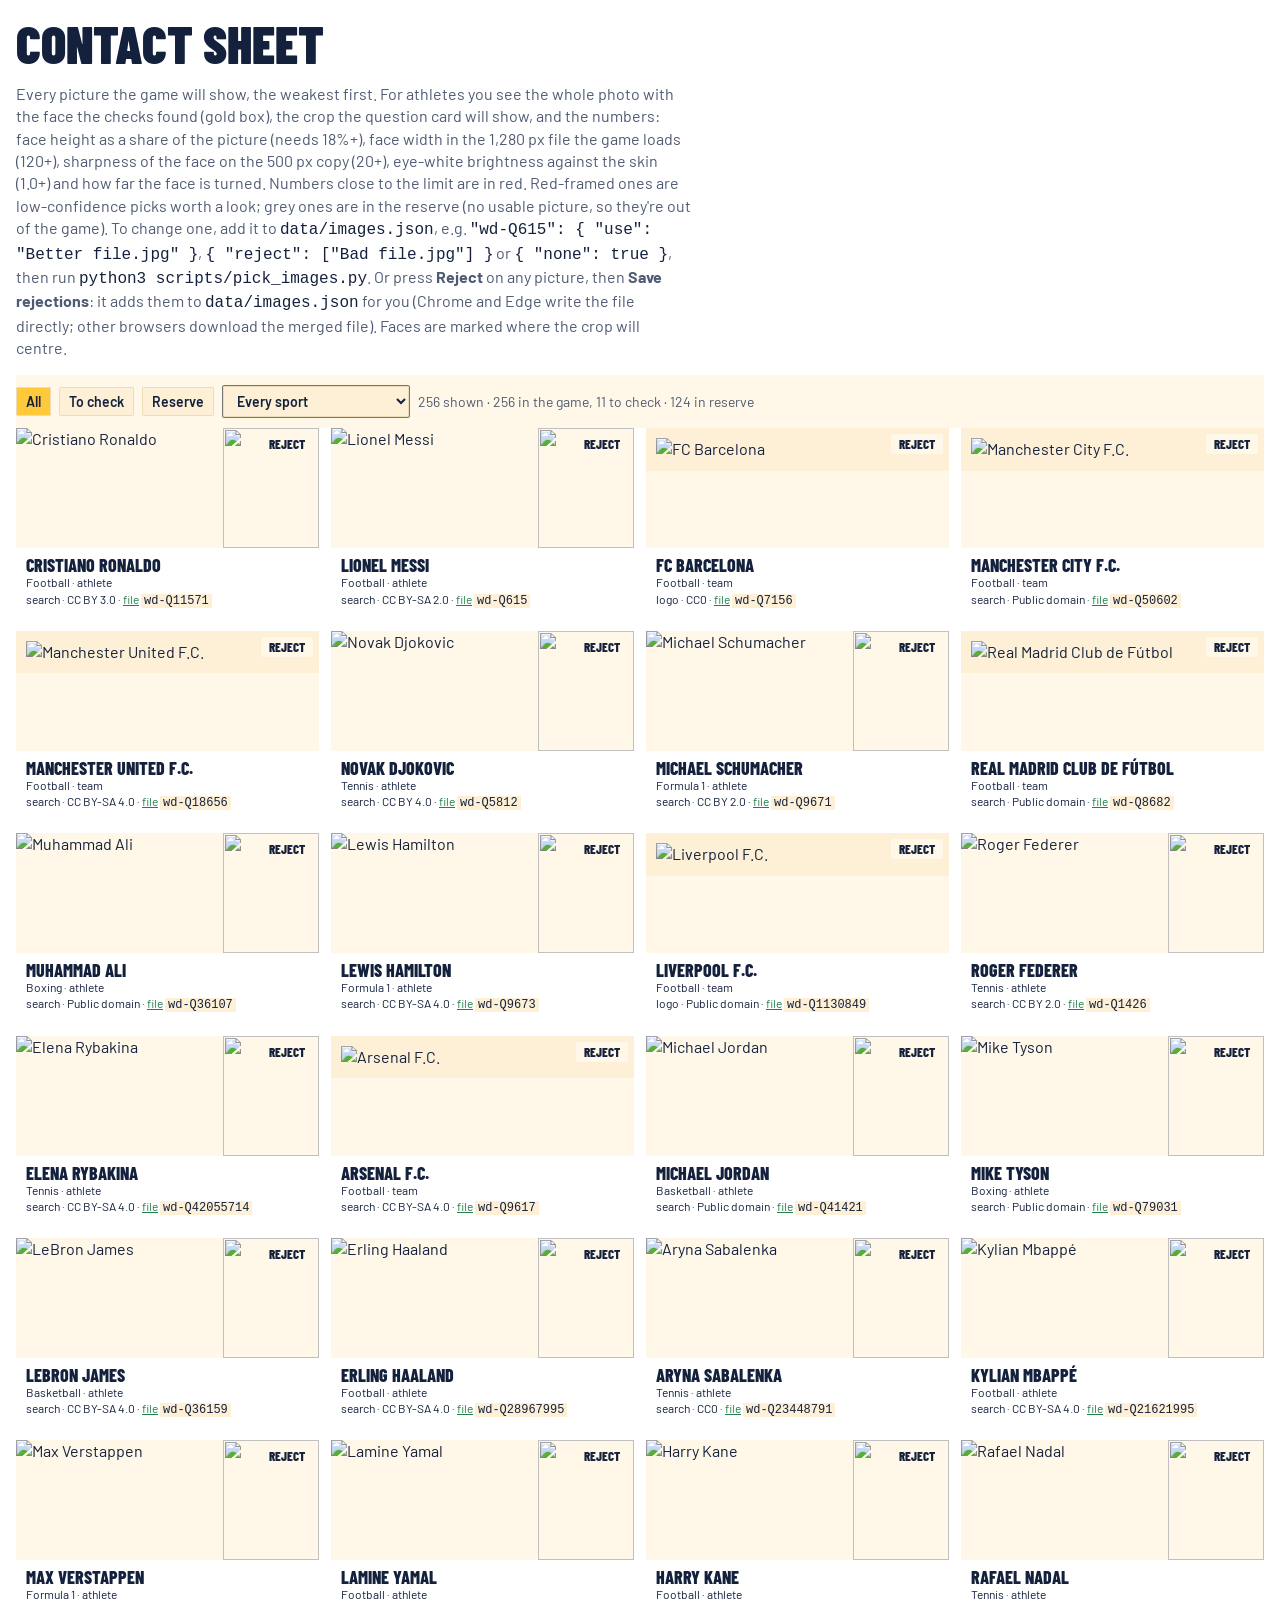
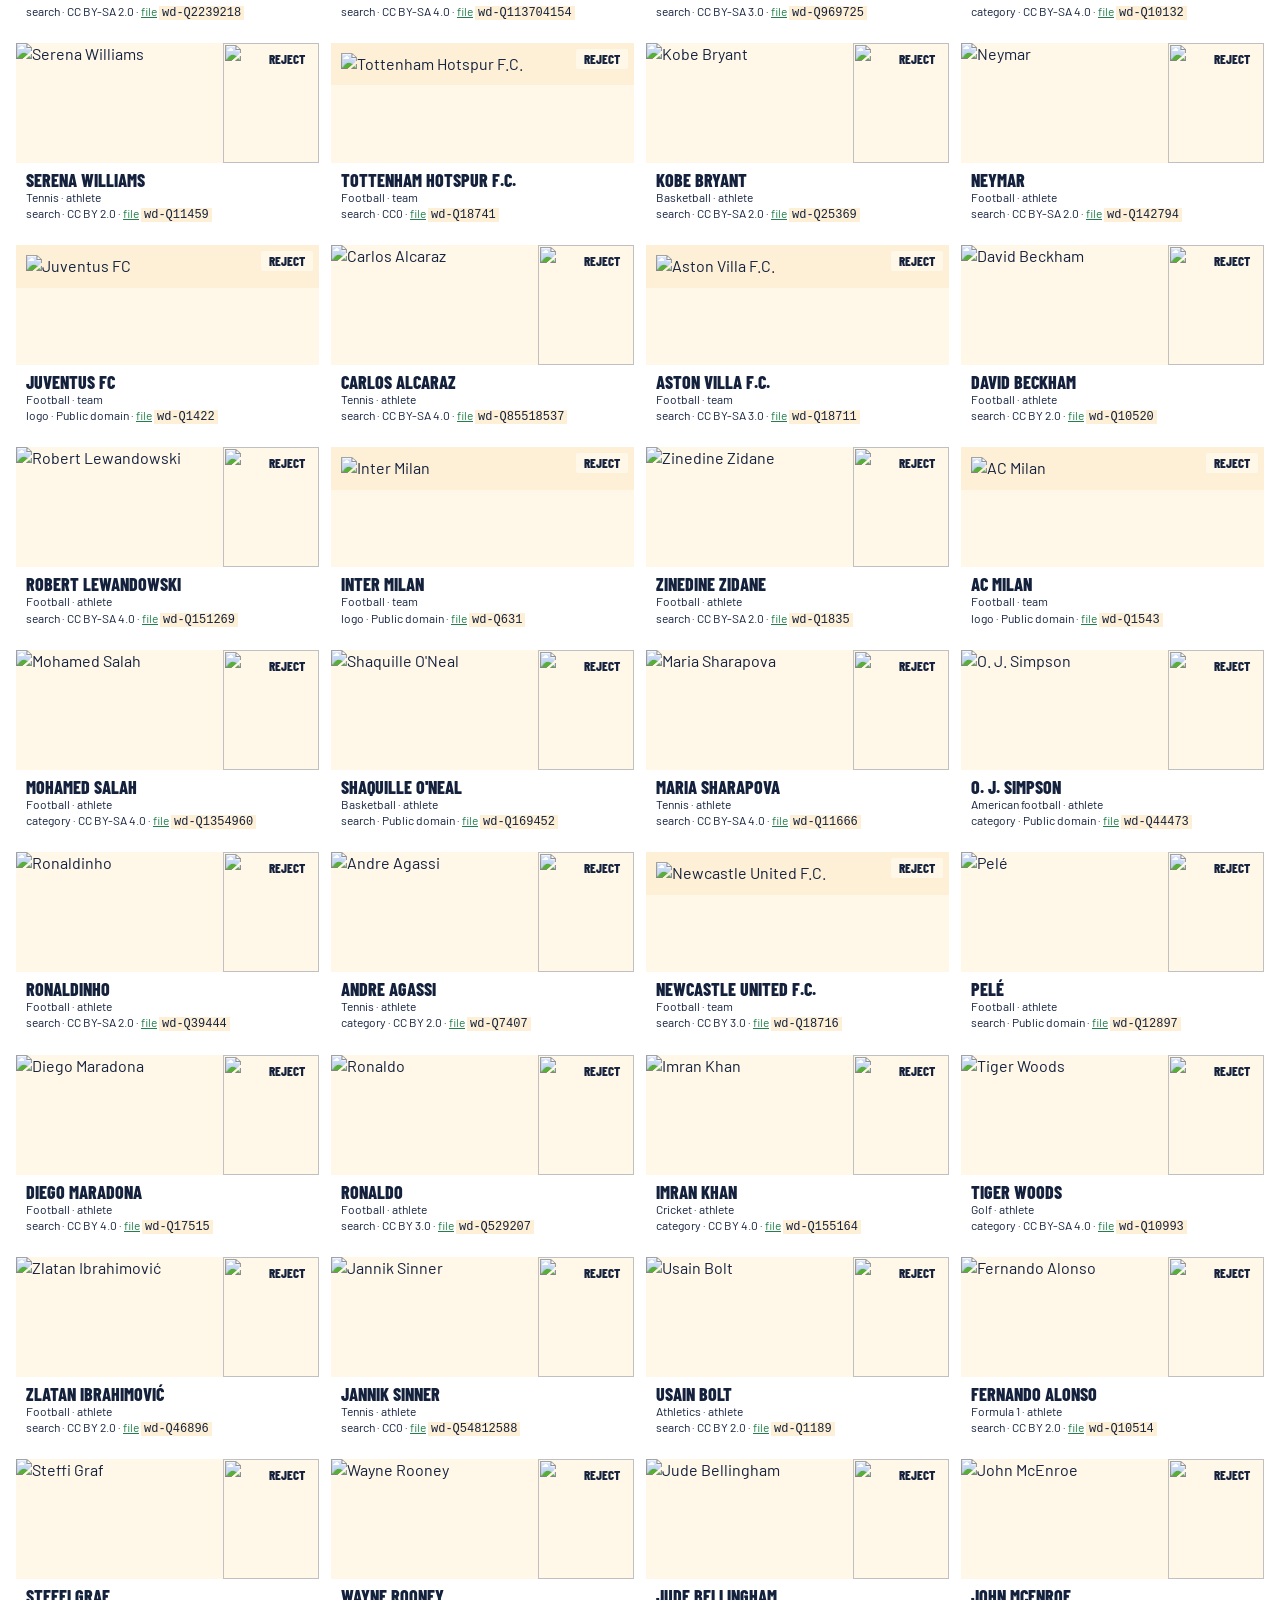
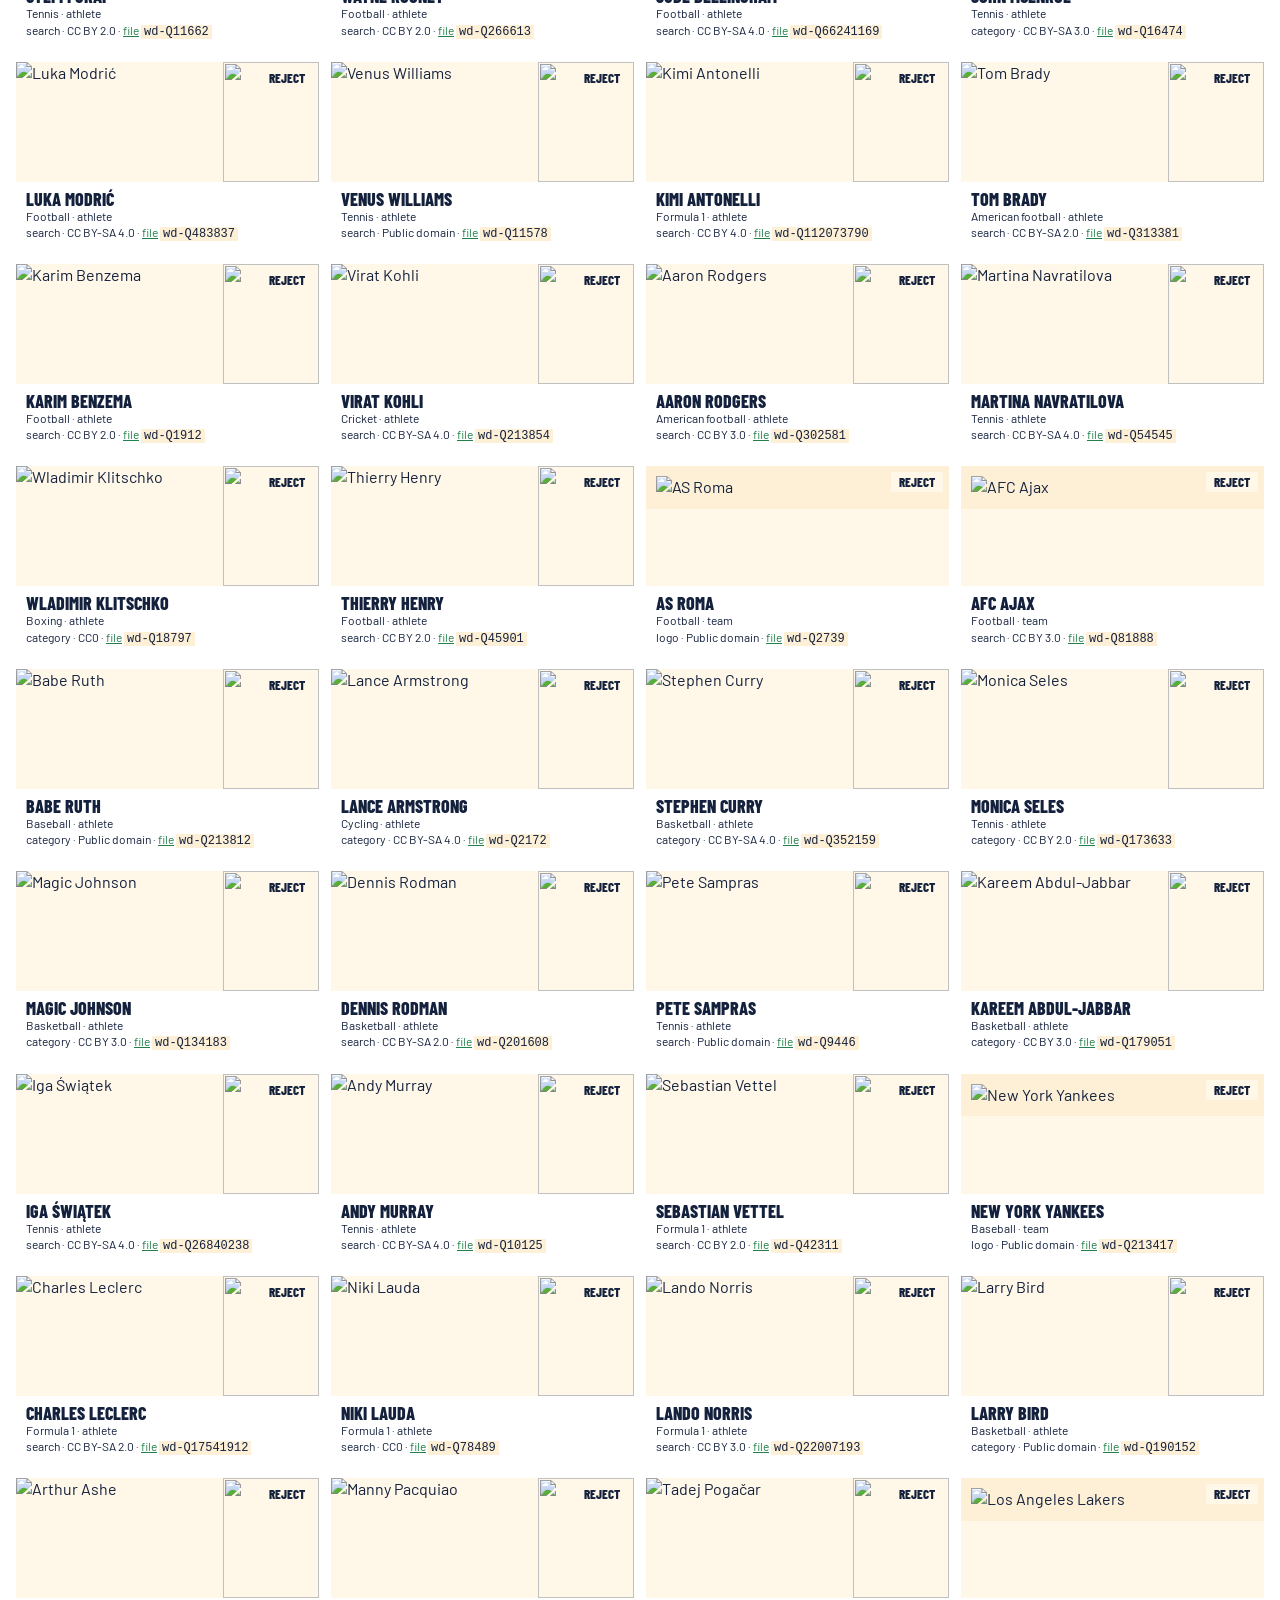
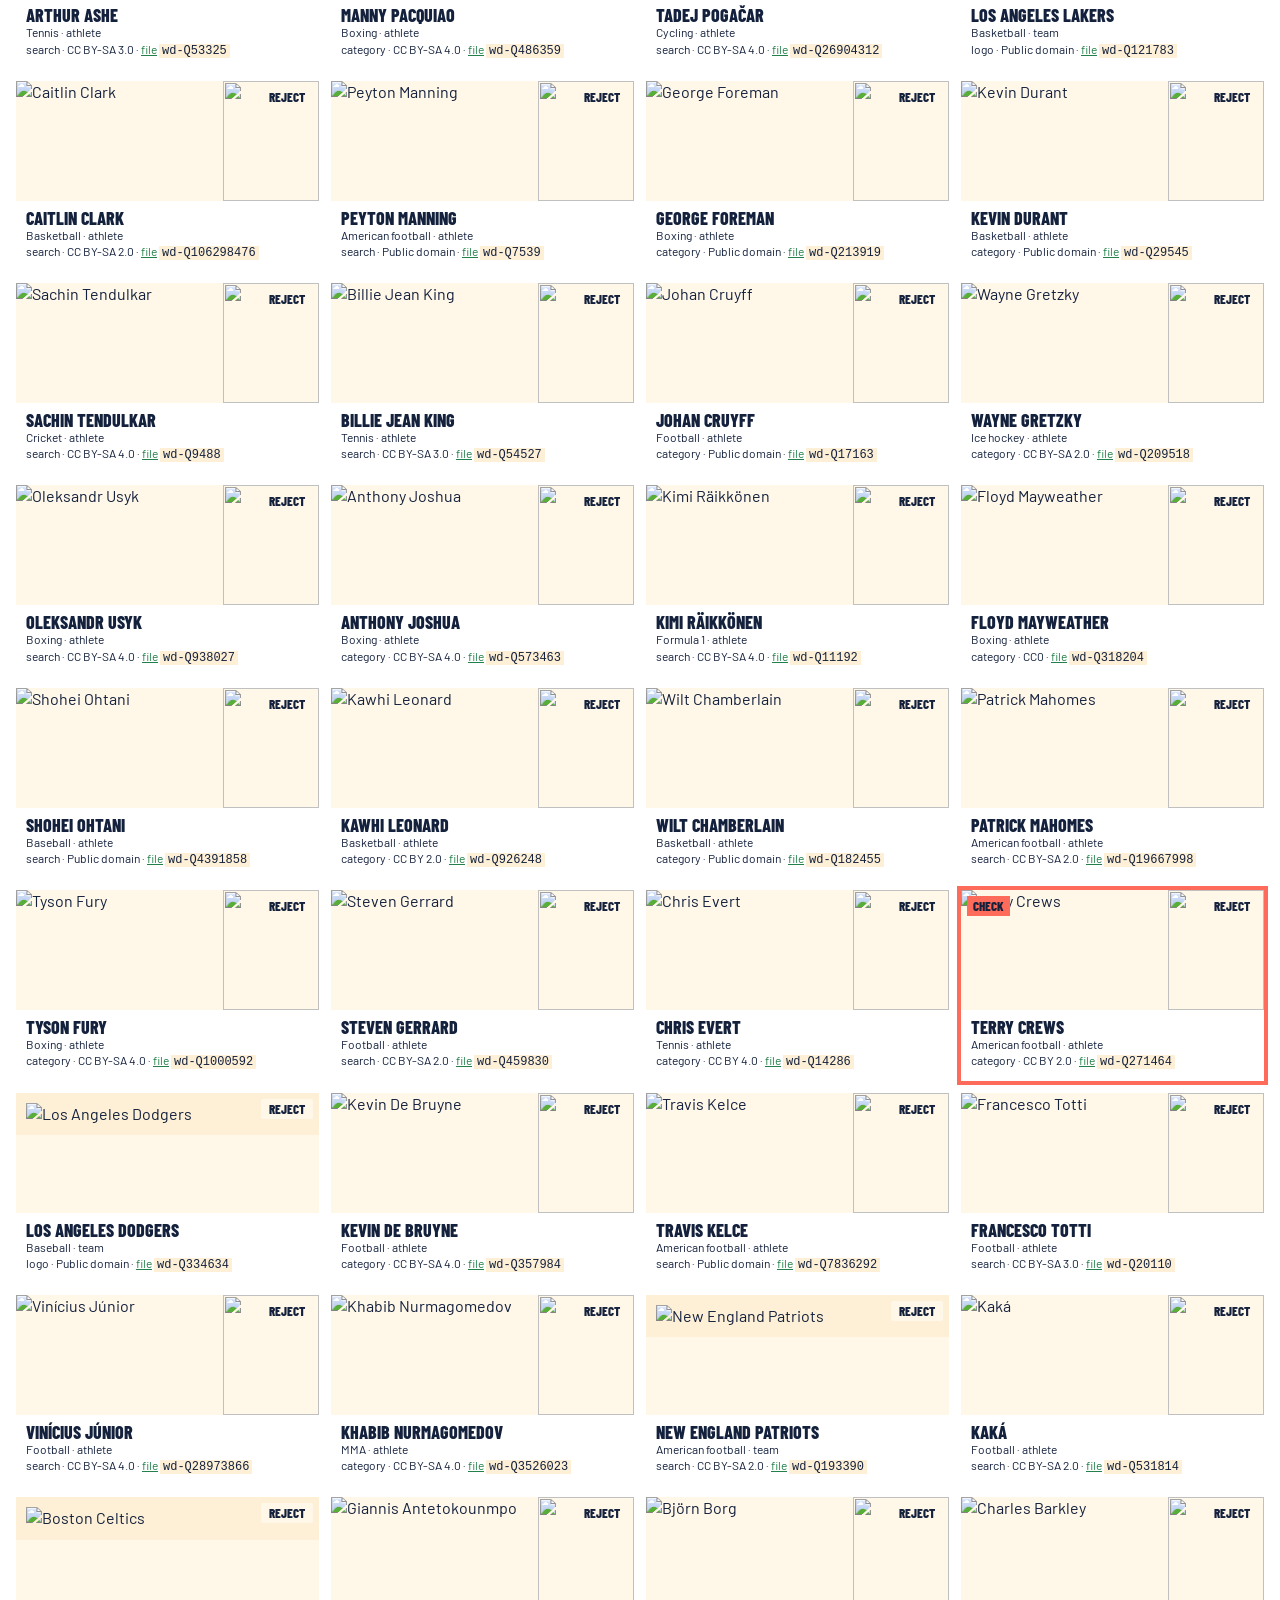
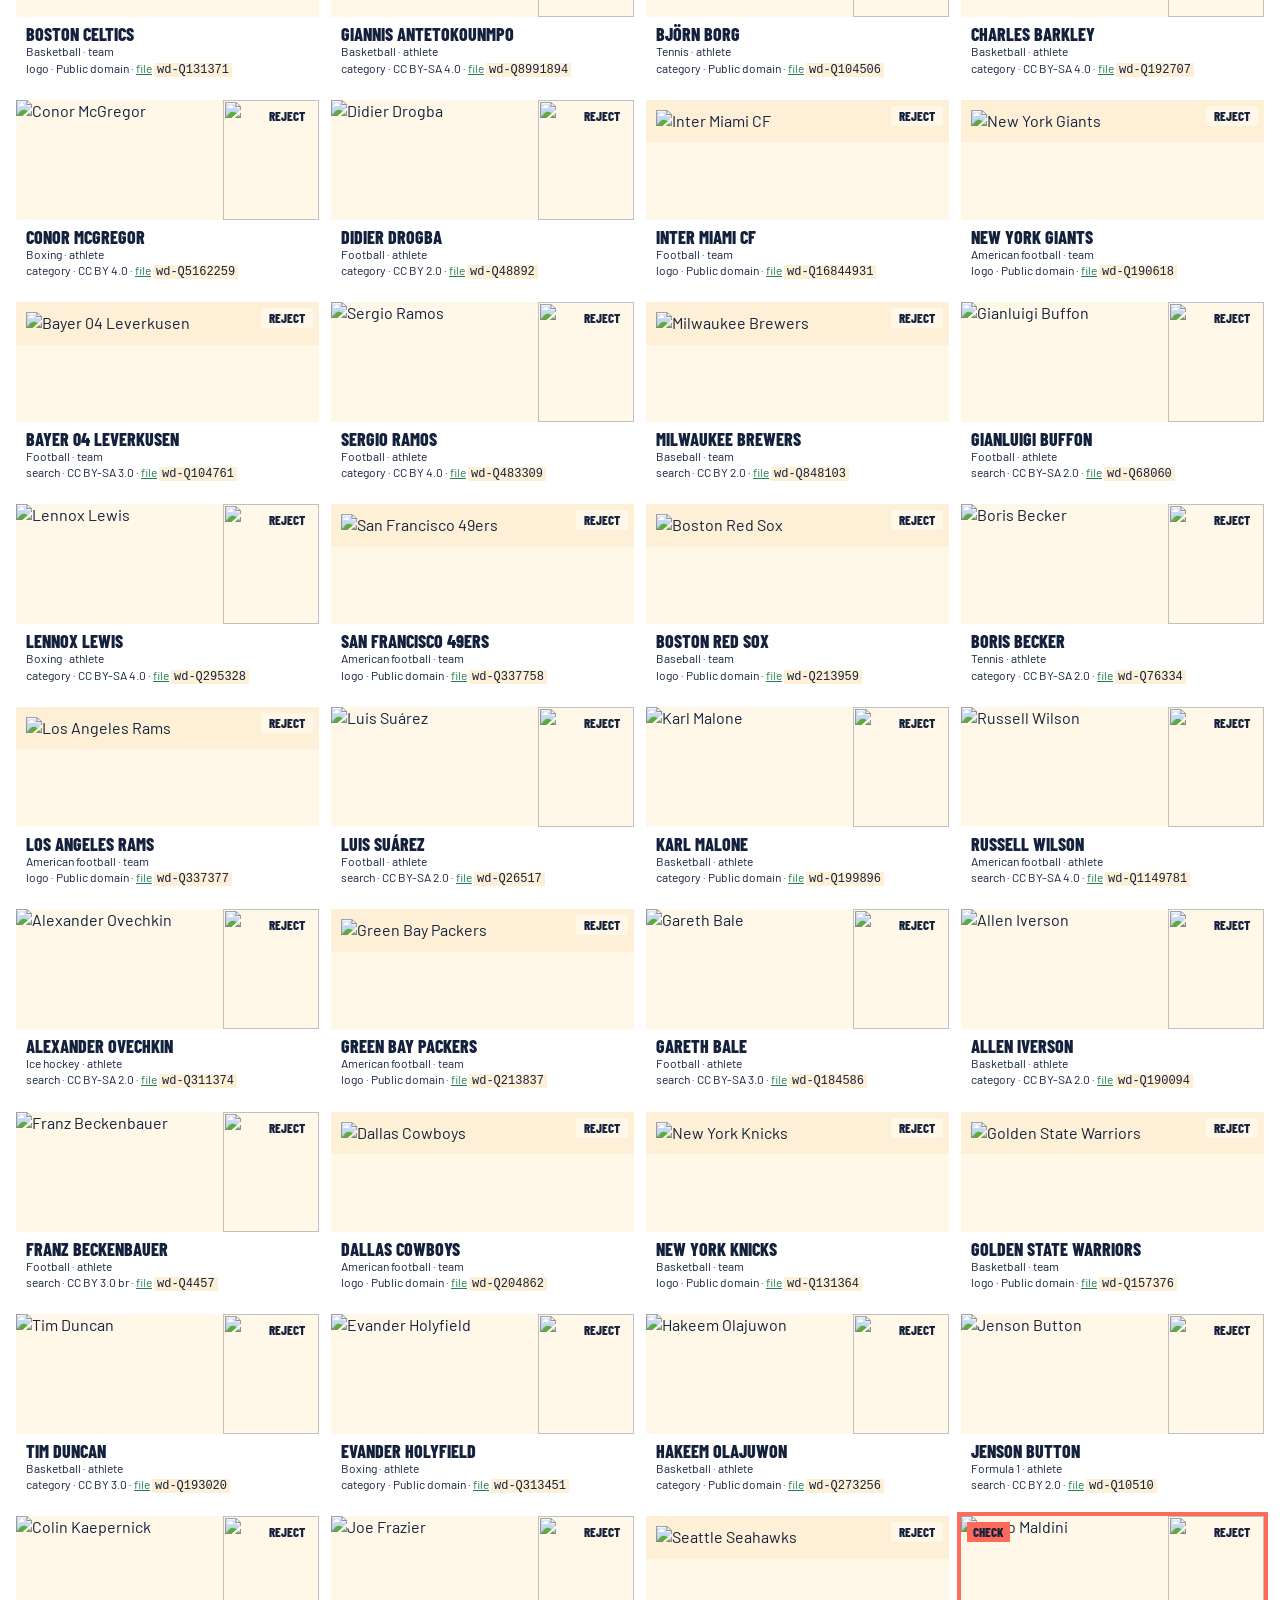
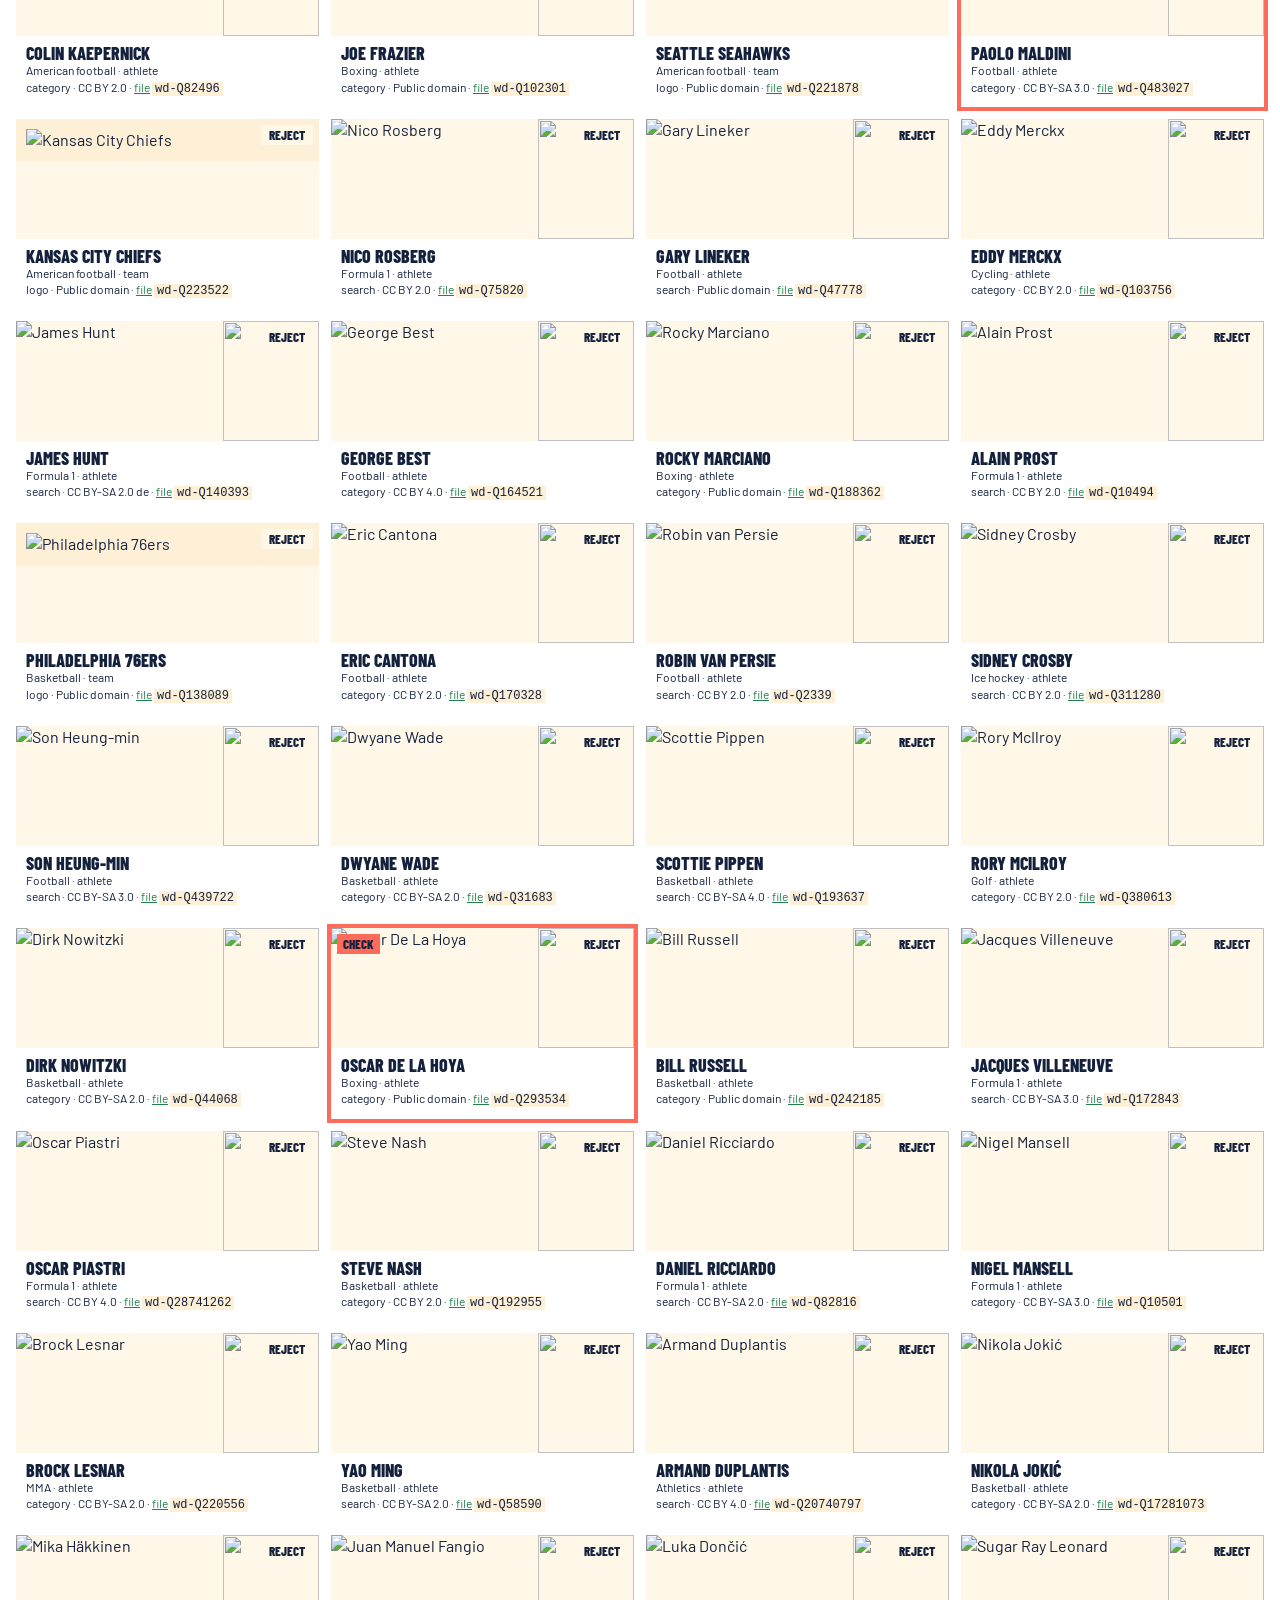
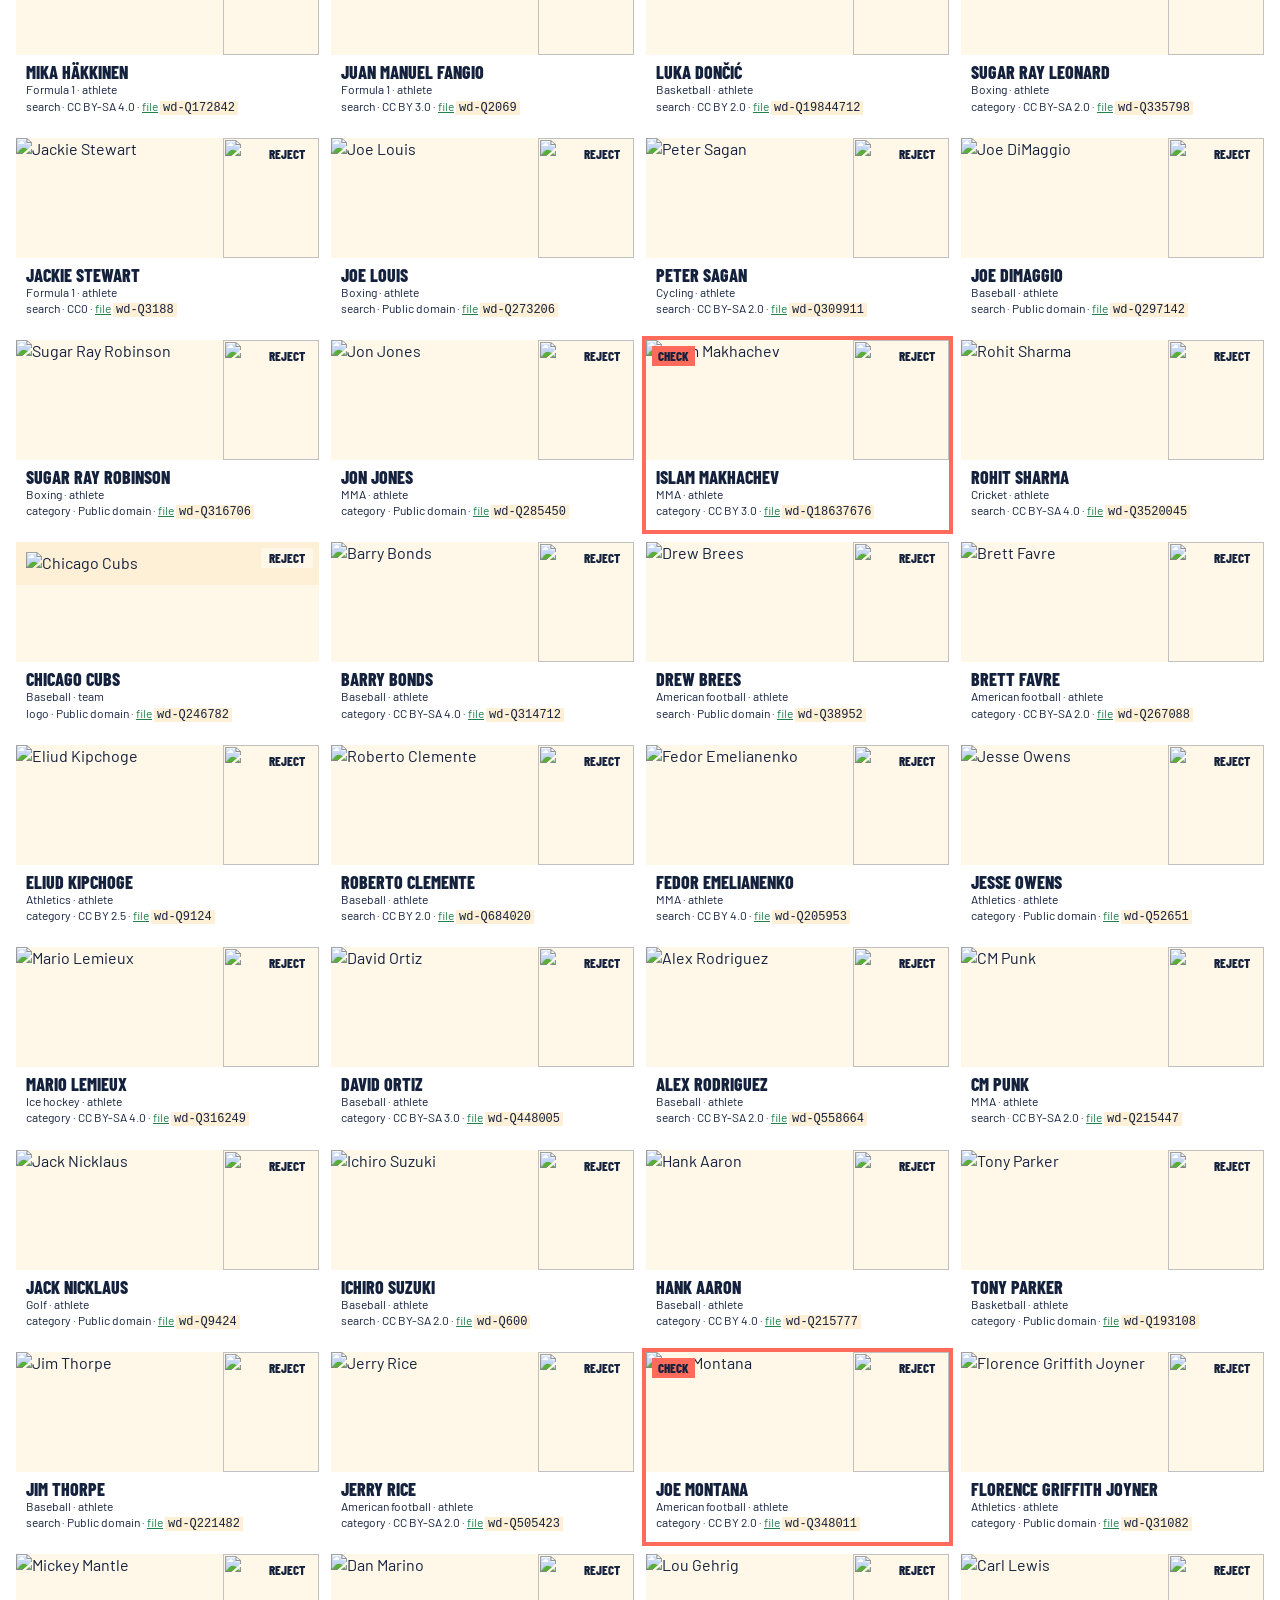
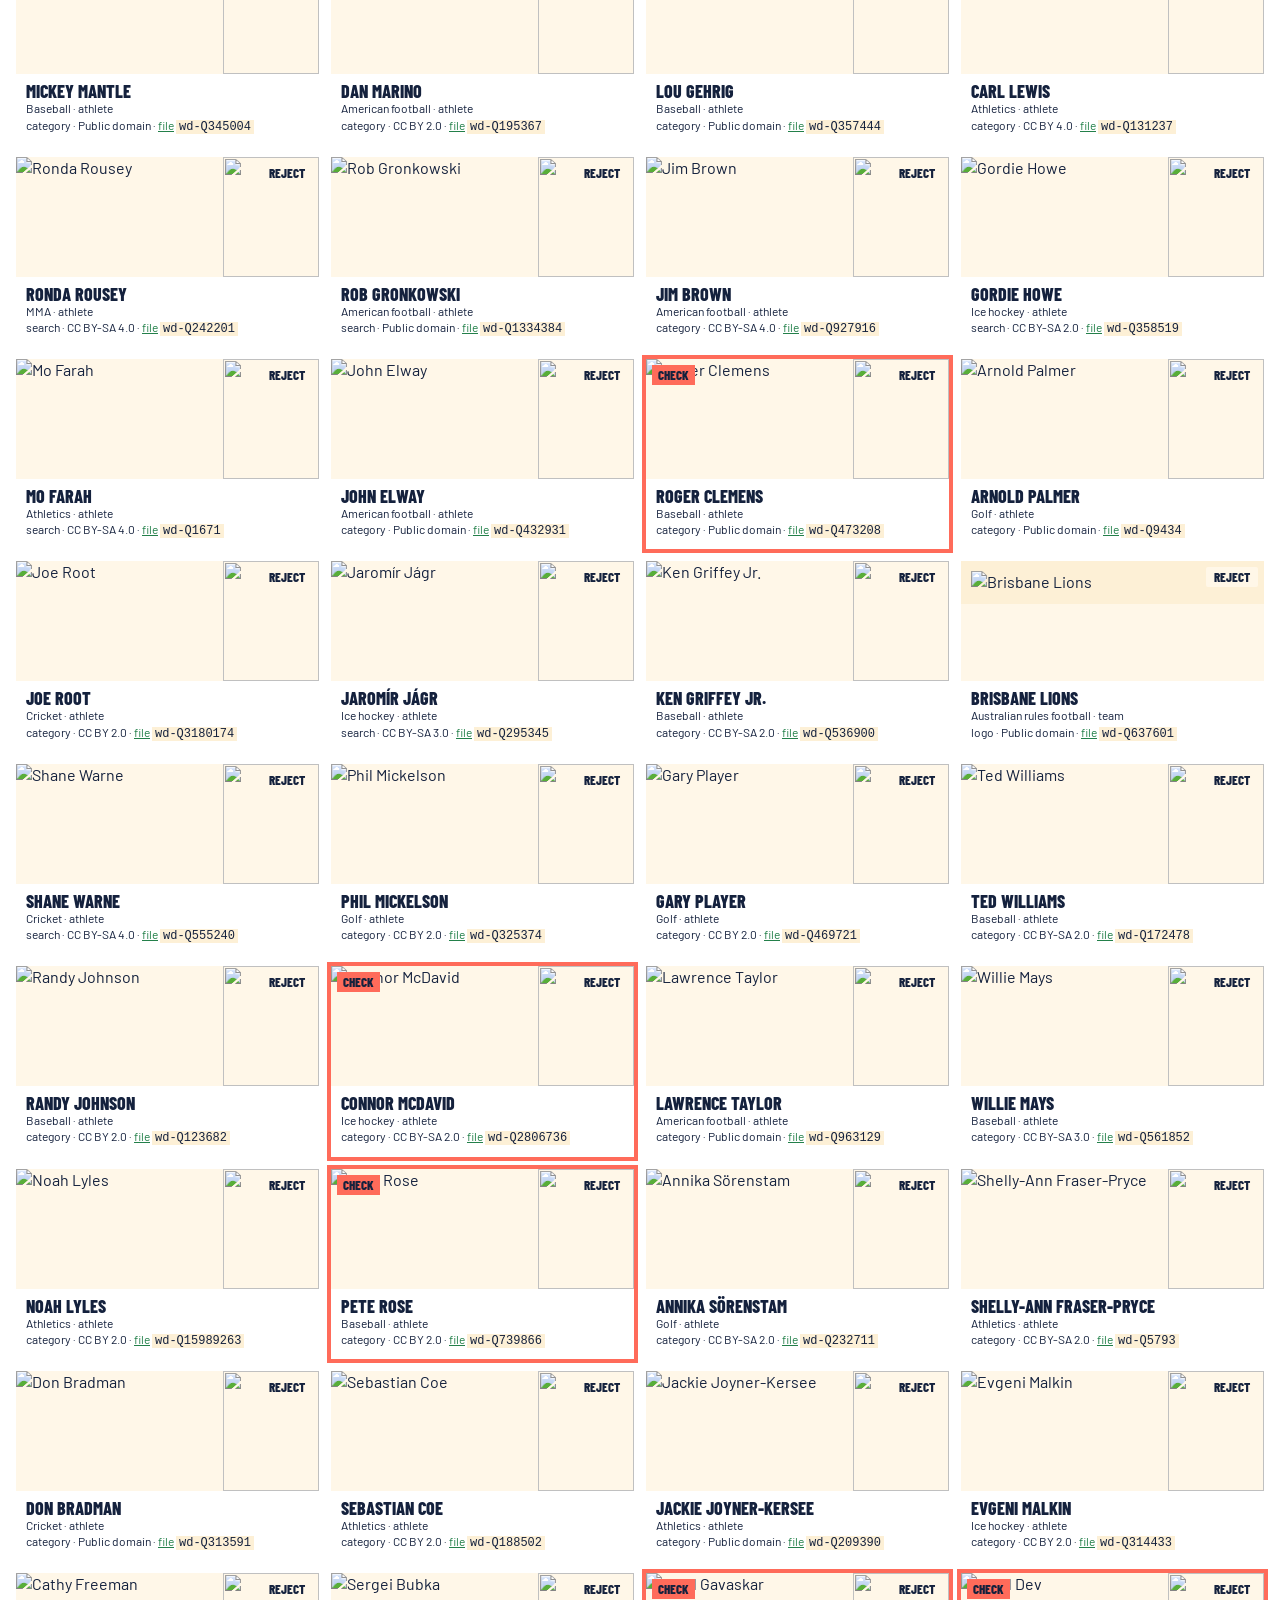
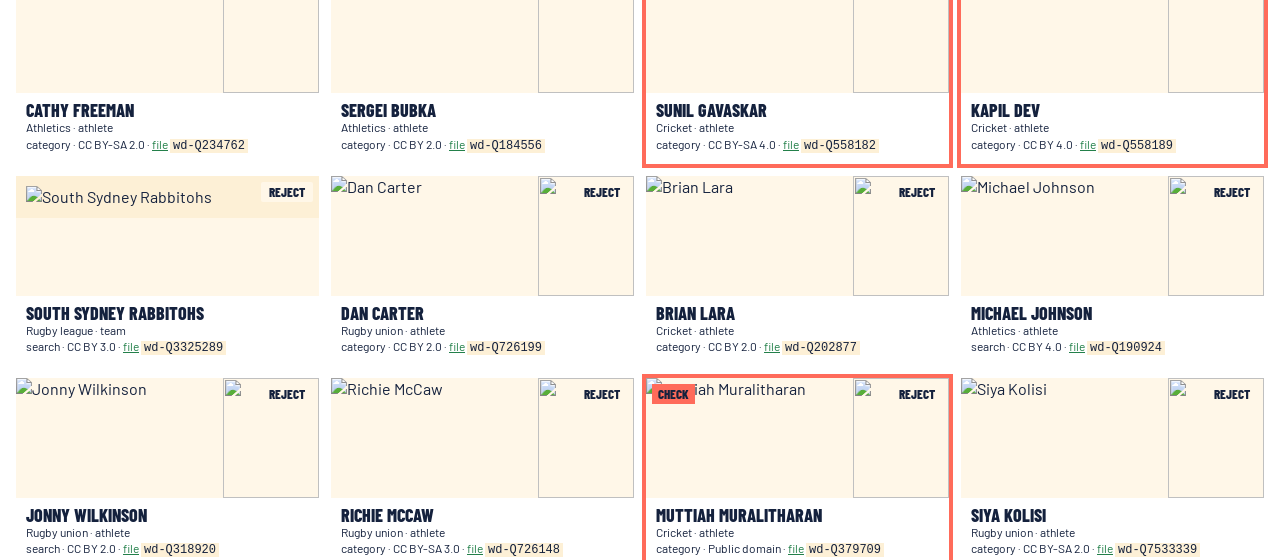
==== commit 24051ae3: "Judge photos on Commons' 500px copy and use its standard sizes Commons rate-limits fresh renders of " ====
--- a/contact-sheet.html
+++ b/contact-sheet.html
@@ -48,7 +48,7 @@
 <h1>Contact sheet</h1>
 <p class="intro">Every picture the game will show, the weakest first. For athletes you see the whole photo with the face the
 checks found (gold box), the crop the question card will show, and the numbers: face height as a share of the picture (needs 18%+),
-face width in the 1,000 px file (120+), sharpness of the face (120+), eye-white brightness against the skin (1.0+) and how far
+face width in the 1,280 px file the game loads (120+), sharpness of the face on the 500 px copy (20+), eye-white brightness against the skin (1.0+) and how far
 the face is turned. Numbers close to the limit are in red. Red-framed ones are low-confidence picks worth a look; grey ones are in the reserve
 (no usable picture, so they're out of the game). To change one, add it to <code>data/images.json</code>, e.g.
 <code>"wd-Q615": { "use": "Better file.jpg" }</code>, <code>{ "reject": ["Bad file.jpg"] }</code> or <code>{ "none": true }</code>,
@@ -68,7 +68,7 @@
 const esc = (s) => String(s ?? "").replace(/[&<>"]/g, (c) => ({ "&": "&amp;", "<": "&lt;", ">": "&gt;", '"': "&quot;" })[c]);
 let all = [], show = "all", report = {};
 // How comfortably a picture clears the bars: the smallest of its margins (1 = right on the limit).
-const LIMITS = { faceShare: 0.18, facePx: 120, sharp: 120, eyeBright: 1.0 };
+const LIMITS = { faceShare: 0.18, facePx: 120, sharp: 20, eyeBright: 1.0 };
 const margin = (r) => r ? Math.min(...Object.entries(LIMITS).map(([k, v]) => (r[k] ?? v) / v), (0.42 - Math.abs(r.yaw ?? 0)) / 0.42 + 1) : 99;
 // pending rejections: { "wd-Q615": ["File name.jpg"] }, kept in this browser until saved
 let pending = {};
--- a/css/style.css
+++ b/css/style.css
@@ -214,9 +214,6 @@
   transform: rotate(-6deg); animation: stamp 420ms 250ms cubic-bezier(0.3, 1.6, 0.5, 1) both;
 }
 @keyframes stamp { from { opacity: 0; transform: rotate(-6deg) scale(1.8); } to { opacity: 1; transform: rotate(-6deg) scale(1); } }
-.result .sports { grid-column: 1 / -1; margin-top: 10px; color: var(--text); font-family: var(--f-display); font-weight: 700; font-size: 20px; }
-.result .sports:empty { display: none; }
-.result .sports small { display: block; margin-top: 2px; color: var(--muted); font: 500 14px/1.3 var(--f-body); }
 .result .place { grid-column: 1 / 3; margin-top: 12px; font-family: var(--f-display); font-weight: 800; font-size: 26px; line-height: 1; text-transform: uppercase; }
 .result .place small { display: block; margin-top: 3px; font-family: var(--f-body); font-weight: 500; font-size: 14px; text-transform: none; color: var(--muted); }
 .result .line { grid-column: 1 / 3; margin-top: 6px; font-size: 15px; color: var(--text); }
@@ -279,7 +276,7 @@
 .row .sc { text-align: right; font-family: var(--f-display); font-weight: 900; font-size: 26px; font-variant-numeric: tabular-nums; line-height: 1; }
 .row .sc small { display: block; font-family: var(--f-body); font-weight: 500; font-size: 12px; color: var(--muted); }
 .stats { display: grid; grid-template-columns: repeat(3, 1fr); gap: 2px; }
-.stats div { padding: 8px 10px; background: var(--surface); color: var(--text); }
+.stats div { padding: 8px 10px; background: var(--surface-2); color: var(--text); }
 .stats b { display: block; font-family: var(--f-display); font-weight: 900; font-size: 32px; font-variant-numeric: tabular-nums; line-height: 1; }
 .stats span { font-size: 11px; font-weight: 700; letter-spacing: 0.1em; text-transform: uppercase; color: var(--muted); }
 .actions { display: flex; gap: 10px; flex-wrap: wrap; }
@@ -295,64 +292,64 @@
 .credits ul { margin: 6px 0 0; padding-left: 16px; display: grid; gap: 4px; }
 
 /* the ladder (scorecard) */
-/* ── The rank ladder ───────────────────────────────── */
-/* Live during the game: down the right-hand side on desktop, a strip under the header on phones. */
-.ladder-live { position: fixed; z-index: 8; right: 14px; top: calc(var(--bar-h) + env(safe-area-inset-top, 0px) + 96px); width: 172px;
-  padding: 10px 12px 12px 12px; background: var(--surface); border-top: 4px solid var(--primary); color: var(--text); }
-.ll-title { margin: 0 0 8px; font: 700 11px var(--f-body); letter-spacing: 0.12em; text-transform: uppercase; color: var(--muted); }
-.ll-track { position: relative; height: 222px; }
-.ll-rungs { list-style: none; margin: 0; padding: 0; height: 100%; display: flex; flex-direction: column-reverse; gap: 3px; }
-.ll-rung { flex: 1; display: flex; justify-content: space-between; align-items: center; gap: 6px; padding: 0 8px; background: var(--surface-2); color: var(--muted); font: 800 14px/1 var(--f-display); text-transform: uppercase; letter-spacing: 0.02em; transition: background 200ms, color 200ms; }
-.ll-rung small { font: 600 11px var(--f-body); font-variant-numeric: tabular-nums; }
-.ll-rung.passed { background: color-mix(in srgb, var(--secondary) 55%, var(--surface-2)); color: var(--text); }
-.ll-rung.here { background: var(--secondary); color: var(--text); box-shadow: inset 0 0 0 2px var(--primary); }
-.ll-rung.up { animation: rung-up 700ms ease-out; }
-@keyframes rung-up { 0% { background: var(--primary); color: var(--text); transform: scale(1.06); } 100% { transform: none; } }
-/* the marker: a gold line across the ladder at your total, with the number on a tag */
-.ll-marker { position: absolute; left: -6px; right: -6px; bottom: calc(var(--p, 0) * 100%); height: 0; pointer-events: none; }
-/* notches on both edges rather than a line across, so the rung names stay readable */
-.ll-marker::before, .ll-marker::after { content: ""; position: absolute; top: -2px; width: 12px; height: 4px; background: var(--primary); box-shadow: 0 0 0 1px var(--border); }
-.ll-marker::before { left: 0; }
-.ll-marker::after { right: 0; }
-.ll-marker b { position: absolute; right: calc(100% - 2px); top: 0; transform: translateY(-50%); padding: 1px 6px; background: var(--primary); color: var(--text); font: 900 15px var(--f-display); font-variant-numeric: tabular-nums; white-space: nowrap; }
-.ll-marker.pop b { animation: tag-pop 500ms cubic-bezier(0.3, 1.6, 0.5, 1); }
-@keyframes tag-pop { 0% { transform: translateY(-50%) scale(1.6); } 100% { transform: translateY(-50%) scale(1); } }
-.ll-proj { margin: 10px 0 0; font: 600 12px/1.35 var(--f-body); color: var(--muted); }
+/* ── The Climb: the rank staircase ─────────────────── */
+/* step colours, bottom to top */
+.climb { --rk-0: var(--t-frozen); --rk-1: var(--sky); --rk-2: var(--t-warm); --rk-3: var(--t-hot); --rk-4: var(--accent); --rk-5: var(--primary); }
+.cl-svg { display: block; width: 100%; height: auto; overflow: visible; }
+.cl-step rect { fill: var(--surface-2); stroke: var(--border); stroke-width: 2; transition: fill 250ms; }
+.cl-step[data-i="0"] { --rk: var(--rk-0); } .cl-step[data-i="1"] { --rk: var(--rk-1); } .cl-step[data-i="2"] { --rk: var(--rk-2); }
+.cl-step[data-i="3"] { --rk: var(--rk-3); } .cl-step[data-i="4"] { --rk: var(--rk-4); } .cl-step[data-i="5"] { --rk: var(--rk-5); }
+.cl-step.lit rect { fill: var(--rk); }
+.cl-tick { fill: none; stroke: var(--text); stroke-width: 3; stroke-linecap: round; stroke-linejoin: round; opacity: 0; }
+.cl-step.lit .cl-tick { opacity: 1; }
+.cl-step.ticked .cl-tick { animation: tick-in 260ms ease-out; }
+@keyframes tick-in { from { opacity: 0; transform: translateY(4px); } }
+.cl-name { fill: var(--text); font: 800 16px var(--f-display); text-transform: uppercase; text-anchor: middle; letter-spacing: 0.01em; }
+.cl-min { fill: var(--muted); font: 600 13px var(--f-body); text-anchor: middle; font-variant-numeric: tabular-nums; }
+.cl-step.here .cl-name { text-decoration: underline; text-decoration-thickness: 2px; text-underline-offset: 3px; }
+.cl-ball circle { fill: var(--surface); stroke: var(--border); stroke-width: 2.5; }
+.cl-ball path { fill: none; stroke: var(--border); stroke-width: 1.5; }
+.cl-ball.settle circle { animation: settle 260ms ease-out; }
+@keyframes settle { 40% { transform: scale(1.15, 0.85) translateY(2px); } }
+.cl-flag, .cl-trophy { opacity: 0; }
+.cl-flag .pole { stroke: var(--border); stroke-width: 3; stroke-linecap: round; }
+.cl-flag .cloth { fill: var(--accent); stroke: var(--border); stroke-width: 2; stroke-linejoin: round; }
+.cl-trophy path { fill: var(--primary); stroke: var(--border); stroke-width: 2; stroke-linejoin: round; }
+.landed .cl-flag { opacity: 1; animation: plant 380ms cubic-bezier(0.3, 1.5, 0.5, 1); transform-box: fill-box; transform-origin: bottom; }
+.landed.has-trophy .cl-flag { opacity: 0; animation: none; }
+.landed.has-trophy .cl-trophy { opacity: 1; animation: rise 600ms cubic-bezier(0.3, 1.4, 0.5, 1); }
+@keyframes plant { from { transform: scaleY(0); } }
+@keyframes rise { from { opacity: 0; transform: translateY(30px); } }
+
+/* compact, during the game: top right on desktop, a strip under the header on phones */
+.ladder-live { position: fixed; z-index: 8; right: 14px; top: calc(var(--bar-h) + env(safe-area-inset-top, 0px) + 96px); width: 360px;
+  padding: 8px 12px 10px; background: var(--surface); border-radius: var(--hard); }
+.climb-compact { display: grid; gap: 4px; }
+.climb-compact .cl-name { font-size: 11px; }
+.climb-compact .cl-min { font-size: 10px; }
+.climb-compact .cl-ball circle { stroke-width: 2; }
+.climb-compact .cl-side { display: flex; justify-content: space-between; align-items: baseline; gap: 10px; }
+.cl-score { margin: 0; font: 600 12px var(--f-body); color: var(--muted); }
+.cl-score b { font: 900 20px var(--f-display); color: var(--text); font-variant-numeric: tabular-nums; }
+.cl-next { margin: 0; font: 700 13px var(--f-body); color: var(--text); text-align: right; }
 .ladder-live[hidden] { display: none; }
 
-/* The hero of the Full time screen: a big ladder, a marker that climbs it, then the rank stamped on. */
-.ft-hero { grid-area: hero; justify-self: center; width: min(620px, 100%); }
-.hl { position: relative; padding-left: 74px; }
-.hl-track { position: relative; height: 336px; }
-.hl .ll-rung { padding: 0 16px; font-size: 24px; }
-.hl .ll-rung small { font-size: 13px; }
-.hl .ll-marker b { font-size: 24px; padding: 2px 10px; }
-.hl .ll-rung.tick { animation: tick 300ms ease-out; }
-@keyframes tick { 0% { transform: scaleX(1.04); background: var(--primary); color: var(--text); } 100% { transform: none; } }
-.hl-stamp { position: absolute; right: -150px; top: 34%; padding: 8px 18px 10px; border: 5px solid var(--primary); background: var(--surface);
-  color: var(--primary); text-align: center; transform: rotate(-7deg); opacity: 0; pointer-events: none; }
-.hl-stamp small { display: block; font: 700 12px var(--f-body); letter-spacing: 0.14em; text-transform: uppercase; color: var(--text); }
-.hl-stamp b { display: block; font: 900 56px/0.9 var(--f-display); text-transform: uppercase; white-space: nowrap; }
-.hl.big .hl-stamp b { font-size: 80px; }
-.rank-hof .hl-stamp { background: var(--primary); color: var(--text); border-color: var(--text); }
-.rank-hof .hl-stamp small { color: var(--text); }
-.hl.stamped .hl-stamp { opacity: 1; animation: stamp 480ms cubic-bezier(0.3, 1.5, 0.5, 1); }
-.hl.big.stamped .hl-stamp { animation-duration: 650ms; }
-@keyframes stamp { from { opacity: 0; transform: rotate(-7deg) scale(2.4); } }
-.hl.stamped.rank-hof::before { content: ""; position: absolute; right: 8%; top: 40%; width: 460px; height: 460px; margin: -230px -230px 0 0; border-radius: 50%; pointer-events: none;
-  background: repeating-conic-gradient(color-mix(in srgb, var(--primary) 16%, transparent) 0 8deg, transparent 8deg 24deg); animation: rays 2.4s ease-out both; }
-@keyframes rays { from { transform: rotate(-40deg) scale(0.4); opacity: 0; } }
-@keyframes pop { from { transform: scale(0); } to { transform: scale(1); } }
-
-.toast { position: fixed; z-index: 30; left: 50%; top: calc(var(--bar-h) + 16px); transform: translateX(-50%); padding: 8px 14px; background: var(--primary); color: var(--text); font-weight: 700; font-size: 14px; }
-.esri-mark { display: none; position: fixed; z-index: 2; left: var(--edge); bottom: 6px; font-size: 10.5px; color: var(--text); text-shadow: 0 1px 2px var(--border); pointer-events: none; }
-
-/* ── Phones ────────────────────────────────────────── */
-/* Light panels float over the dark satellite map: a firm navy edge and a soft shadow keep them readable. */
-:root { --float: 0 8px 22px color-mix(in srgb, var(--border) 32%, transparent); }
-.ticket, .result, .ladder-live, .dock .minor, .toast { outline: 2px solid var(--border); outline-offset: -2px; box-shadow: var(--float); }
-.card { box-shadow: var(--float), inset 0 0 0 2px var(--border); }
-
+/* the hero of the Full time screen */
+.ft-hero { justify-self: center; width: min(880px, 100%); }
+.climb-hero { display: grid; grid-template-columns: minmax(0, 600px) minmax(170px, 1fr); gap: 20px 28px; align-items: end; }
+.climb-hero .cl-side { display: grid; gap: 10px; justify-items: start; padding-bottom: 54px; }
+.cl-rank { margin: 0; opacity: 0; transition: opacity 300ms; }
+.landed .cl-rank { opacity: 1; animation: stamp-in 420ms cubic-bezier(0.3, 1.4, 0.5, 1); }
+.cl-rank small { display: block; font: 700 12px var(--f-body); letter-spacing: 0.14em; text-transform: uppercase; color: var(--muted); }
+.cl-rank b { display: block; padding: 4px 12px 6px; border: 3px solid var(--border); background: var(--primary); color: var(--on-primary);
+  font: 900 46px/0.95 var(--f-display); text-transform: uppercase; transform: rotate(-3deg); }
+.has-trophy .cl-rank b { font-size: 60px; }
+@keyframes stamp-in { from { transform: scale(1.6); opacity: 0; } }
+.cl-skip { padding: 4px 10px; background: none; color: var(--muted); font: 700 13px var(--f-body); text-decoration: underline; }
+.cl-skip[hidden] { display: none; }
+.ft .cl-skip { display: none; } /* the end screen has its own "Skip animation" */
+
+/* Phones */
 @media (max-width: 720px) {
   :root { --bar-h: 52px; }
   .bar { gap: 8px; }
@@ -374,8 +371,8 @@
   }
   .who { font-size: clamp(30px, 9vw, 42px); margin-top: 8px; }
   .ticket.folded .who { font-size: 26px; }
-  .ticket-body { grid-template-columns: 112px 1fr; gap: 12px; margin-top: 10px; padding-top: 10px; }
-  .portrait { width: 112px; }
+  .ticket-body { grid-template-columns: 92px 1fr; gap: 12px; margin-top: 10px; padding-top: 10px; }
+  .portrait { width: 92px; }
   .initials { font-size: 30px; }
   .initials svg { width: 18px; height: 18px; }
   .credit { width: min(250px, 70vw); }
@@ -383,7 +380,7 @@
   .ask b { font-size: 18px; }
   .tape { font-size: 14px; }
 
-  .dock { left: 0; right: 0; transform: none; width: auto; max-width: none; bottom: 0; padding: 10px var(--edge) calc(10px + env(safe-area-inset-bottom, 0px)); background: var(--surface); justify-content: space-between; }
+  .dock { left: 0; right: 0; transform: none; width: auto; max-width: none; bottom: 0; padding: 10px var(--edge) calc(10px + env(safe-area-inset-bottom, 0px)); background: var(--surface); border-top: 2px solid var(--border); justify-content: space-between; }
   .dock .status { display: none; }
   .go { min-width: 0; flex: 1; height: 56px; font-size: 26px; box-shadow: none; }
   .go:disabled { font-size: 19px; }
@@ -396,11 +393,12 @@
   .stamp { font-size: 18px; padding: 3px 8px; }
   .result .place { font-size: 20px; }
   .result .next { grid-column: 1 / -1; grid-row: auto; justify-self: stretch; margin-top: 12px; height: 52px; }
-  .esri-mark { display: block; bottom: auto; top: calc(var(--bar-h) + 8px); }
+  .esri-mark { display: block; bottom: auto; }
   .card { padding: 20px 18px 22px; }
   .card h2 { font-size: 44px; }
   .final b { font-size: 68px; }
 }
+
 /* ── The Vault: five levels of facts, unlocked by score ── */
 .vault-btn { grid-column: 1 / -1; justify-self: start; margin-top: 8px; display: inline-flex; align-items: center; gap: 8px; padding: 6px 12px 6px 6px;
   background: var(--surface-2); color: var(--text); box-shadow: inset 0 0 0 1px var(--line); border-radius: var(--hard);
@@ -425,6 +423,8 @@
 .level dt { font: 700 13px/1.6 var(--f-body); color: var(--muted); text-transform: uppercase; letter-spacing: 0.04em; }
 .level dd { margin: 0; line-height: 1.45; }
 .level .summary { margin-top: 10px; }
+.level .shot { margin: 10px 0 0; padding: 8px 10px; background: var(--surface); border-radius: 4px; line-height: 1.45; }
+.level .shot b { margin-right: 6px; font: 800 14px var(--f-display); text-transform: uppercase; }
 .level .links { display: flex; flex-wrap: wrap; gap: 6px 16px; margin-top: 8px; }
 .level a { color: var(--secondary); font-weight: 700; }
 .level .source { margin-top: 6px; font-size: 13px; color: var(--muted); }
@@ -466,151 +466,124 @@
   animation: sheen 3.2s ease-in-out infinite; }
 @keyframes sheen { from { background-position: 120% 0; } to { background-position: -120% 0; } }
 
-/* ── Trophy cabinet ────────────────────────────────── */
-.card.cab-card { max-width: 900px; border-top-color: var(--primary); }
-.cab-count { display: flex; align-items: baseline; gap: 10px; }
-.cab-count b { font: 900 72px/0.85 var(--f-display); }
-.cab-count span { font: 700 22px var(--f-display); color: var(--muted); text-transform: uppercase; }
-.cab-rarities { display: flex; flex-wrap: wrap; gap: 6px; margin: 0; padding: 0; list-style: none; }
-.cab-rarities li { display: flex; gap: 6px; align-items: baseline; padding: 4px 10px; background: var(--rar); color: var(--text); font: 800 16px var(--f-display); text-transform: uppercase; }
-.cab-rarities b { font-size: 22px; }
-.cab-grid { display: grid; grid-template-columns: repeat(auto-fill, minmax(130px, 1fr)); gap: 12px; }
-.cabinet { display: grid; gap: 14px; }
-.cabinet .empty { color: var(--muted); }
-.trophy svg { width: 22px; height: 22px; fill: none; stroke: currentColor; stroke-width: 2; stroke-linejoin: round; }
 
 @media (max-width: 720px) {
   .vault-head { grid-template-columns: 90px 1fr; }
   .vault-head .tcard { width: 90px; }
   .level dl { grid-template-columns: 1fr; gap: 0; }
   .level dd { margin-bottom: 6px; }
-  .cab-grid { grid-template-columns: repeat(auto-fill, minmax(100px, 1fr)); gap: 8px; }
   .vault-btn { margin-top: 10px; }
 }
+/* ── Stats (on this device) ─────────────────────────── */
+.stats-btn svg { width: 22px; height: 22px; fill: none; stroke: currentColor; stroke-width: 2.4; stroke-linecap: round; }
+.st-numbers { grid-template-columns: repeat(5, 1fr); }
+.stats-card h3 { margin: 0; font: 900 24px var(--f-display); text-transform: uppercase; }
+.st-hist { list-style: none; margin: 0; padding: 0; display: grid; gap: 6px; }
+.st-hist li { display: grid; grid-template-columns: 110px 1fr; gap: 10px; align-items: center; }
+.st-name { font: 800 15px var(--f-display); text-transform: uppercase; }
+.st-bar { width: var(--w); min-width: 28px; display: flex; justify-content: flex-end; padding: 2px 8px; background: var(--surface-2);
+  border: 2px solid var(--border); border-radius: 3px; font: 900 15px var(--f-display); box-sizing: border-box; }
+.st-hist li.today .st-bar { background: var(--primary); }
+.st-note { color: var(--muted); font-size: 13px; }
+@media (max-width: 520px) { .st-numbers { grid-template-columns: repeat(3, 1fr); } .st-hist li { grid-template-columns: 96px 1fr; } }
+
 /* ── Full time: the whole screen ───────────────────── */
+/* Calm and roomy, top to bottom: score and rank, the rounds beside the map, then sharing. */
 .sheet.full { padding: 0; display: block; background: var(--bg); }
-.ft { max-width: 1240px; margin: 0 auto; padding: calc(28px + env(safe-area-inset-top, 0px)) var(--edge) 56px; color: var(--text);
-  display: grid; grid-template-columns: minmax(0, 1.65fr) minmax(320px, 1fr); gap: 22px 28px;
-  grid-template-areas: "top top" "hero hero" "map rows" "calls rows" "cards cards" "share share"; align-items: start; }
-.ft-top { grid-area: top; display: grid; grid-template-columns: 1fr auto; gap: 18px 28px; align-items: end; border-bottom: 3px solid var(--line); padding-bottom: 20px; }
-.ft-head small { font: 700 13px var(--f-body); letter-spacing: 0.12em; text-transform: uppercase; color: var(--muted); }
-.ft-brand { display: flex; align-items: center; gap: 10px; }
-.ft-head h2 { margin: 2px 0 6px; font: 900 clamp(64px, 11vw, 150px)/0.8 var(--f-display); text-transform: uppercase; letter-spacing: -0.01em; }
-.ft-score { display: flex; align-items: baseline; gap: 12px; }
-.ft-score b { font: 900 clamp(60px, 8vw, 110px)/0.85 var(--f-display); color: var(--text); font-variant-numeric: tabular-nums; }
-.ft-score span { font: 700 24px var(--f-display); color: var(--muted); text-transform: uppercase; }
-.ft-next { margin: 8px 0 0; color: var(--muted); font-weight: 600; }
-.ft-stats { grid-column: 1; }
-.ft .stats div { background: var(--surface-2); }
-
-.ft-map-wrap { grid-area: map; position: relative; aspect-ratio: 16 / 10; overflow: hidden; background: var(--sea); box-shadow: inset 0 0 0 3px var(--line); }
-.ft-map { position: absolute; inset: 0; }
-.ft-showall { position: absolute; left: 10px; top: 10px; z-index: 2; }
-/* markers on the Full time map: a dot exactly on the spot, and a badge (centred on it, or fanned out on a
-   leader line when markers crowd together) */
-.sm-pin { position: relative; width: 0; height: 0; cursor: pointer; transition: opacity 250ms; }
-.sm-hidden { opacity: 0; pointer-events: none; }
-.sm-dim { opacity: 0.35; }
-.sm-dot { position: absolute; left: -4px; top: -4px; width: 8px; height: 8px; border-radius: 50%; background: var(--surface); box-shadow: 0 0 0 2px var(--border); }
-.sm-answer .sm-dot { background: var(--c); }
-.sm-leader { position: absolute; left: 0; top: -1px; height: 2px; width: var(--len, 0); background: var(--surface); box-shadow: 0 0 0 1px var(--border);
-  transform-origin: 0 50%; transform: rotate(var(--ang, 0rad)); display: none; }
-.sm-fanned .sm-leader { display: block; }
-.sm-badge { position: absolute; left: var(--dx, 0px); top: var(--dy, 0px); transform: translate(-50%, -50%); display: flex; align-items: center; gap: 0; }
-.sm-ball, .sm-flag { display: grid; place-items: center; width: 26px; height: 26px; border-radius: 50%; box-shadow: 0 0 0 2px var(--border), 0 3px 8px color-mix(in srgb, var(--border) 50%, transparent); }
-.sm-ball { background: var(--surface); color: var(--text); }
-.sm-ball svg { width: 17px; height: 17px; }
-.sm-flag { background: var(--c); }
-.sm-flag::before { content: ""; width: 10px; height: 12px; margin-left: 3px; border-left: 2px solid var(--border); background: linear-gradient(var(--border), var(--border)) 2px 1px / 7px 6px no-repeat; }
-.sm-badge b { margin-left: -4px; padding: 0 5px; min-width: 18px; text-align: center; background: var(--surface); color: var(--text); font: 900 13px/18px var(--f-display); border-radius: 2px; box-shadow: 0 0 0 1px var(--c, var(--surface)); }
-.sm-dist { padding: 1px 7px; background: var(--surface); color: var(--c); font: 800 13px/1.4 var(--f-display); text-transform: uppercase; white-space: nowrap; border-radius: 2px; box-shadow: 0 0 0 1px var(--c); transition: opacity 250ms; }
-.sm-dist.sm-hidden { opacity: 0; }
-.ft-row { cursor: pointer; }
-.ft-row:hover, .ft-row.picked { background: color-mix(in srgb, var(--c) 18%, var(--surface-2)); }
-.ft-row:focus-visible { outline: 2px solid var(--primary); outline-offset: 2px; }
-
-.ft-rows { grid-area: rows; list-style: none; margin: 0; padding: 0; display: grid; gap: 6px; }
-.ft-row { display: grid; grid-template-columns: 64px minmax(0, 1fr) auto; gap: 12px; align-items: center; padding: 8px 12px 8px 8px; background: var(--surface-2); border-left: 6px solid var(--c); }
-.ft-thumb { position: relative; width: 64px; height: 64px; display: grid; place-items: center; overflow: hidden; background: var(--surface); color: var(--muted); }
-.ft-thumb svg { width: 30px; height: 30px; }
-.ft-thumb img { position: absolute; inset: 0; width: 100%; height: 100%; object-fit: cover; object-position: 50% 22%; }
-.ft-thumb[data-type="team"] img { object-fit: contain; padding: 8px; background: var(--plate); }
-.ft-who { min-width: 0; font-size: 13px; line-height: 1.35; color: var(--muted); }
-.ft-who b { display: block; margin-bottom: 2px; color: var(--text); font: 800 20px/1 var(--f-display); text-transform: uppercase; overflow-wrap: anywhere; }
+.ft { max-width: 1180px; margin: 0 auto; padding: calc(32px + env(safe-area-inset-top, 0px)) var(--edge) 72px; color: var(--text);
+  display: grid; gap: 48px; }
+.ft-top { display: grid; justify-items: center; text-align: center; gap: 4px; }
+.ft-brand { display: flex; align-items: center; gap: 10px; font: 700 13px var(--f-body); letter-spacing: 0.12em; text-transform: uppercase; color: var(--muted); }
+.ft-top h2 { margin: 6px 0 0; font: 900 clamp(48px, 7vw, 84px)/0.9 var(--f-display); text-transform: uppercase; }
+.ft-score { display: flex; align-items: baseline; gap: 10px; }
+.ft-score b { font: 900 clamp(52px, 7vw, 88px)/0.9 var(--f-display); font-variant-numeric: tabular-nums; }
+.ft-score span { font: 700 22px var(--f-display); color: var(--muted); text-transform: uppercase; }
+.ft-skip { margin-top: 6px; padding: 4px 10px; background: none; color: var(--muted); font: 700 14px var(--f-body); text-decoration: underline; }
+
+/* the rounds and the map side by side; they fade in after the climb */
+.ft-rounds { display: grid; grid-template-columns: minmax(300px, 400px) minmax(0, 1fr); gap: 24px; align-items: start; }
+.ft:not(.settled):not(.list-in) .ft-rounds, .ft:not(.settled):not(.list-in) .ft-share { opacity: 0; }
+.ft-rounds, .ft-share { transition: opacity 500ms ease-out; }
+.ft-rows { list-style: none; margin: 0; padding: 0; display: grid; gap: 8px; }
+.ft-row { display: grid; grid-template-columns: 34px minmax(0, 1fr) auto; gap: 12px; align-items: center; padding: 12px 14px; cursor: pointer;
+  background: var(--surface); border: 2px solid var(--line); border-radius: 6px; }
+.ft-row:hover { border-color: var(--border); }
+.ft-row.picked { border-color: var(--border); box-shadow: 4px 4px 0 var(--border); }
+.ft-row:focus-visible { outline: 3px solid var(--sky); outline-offset: 2px; }
+.ft-num { display: grid; place-items: center; width: 34px; height: 34px; border-radius: 50%; background: var(--c); color: var(--c-ink);
+  border: 2px solid var(--border); font: 900 18px var(--f-display); }
+.ft-who { min-width: 0; font-size: 13px; line-height: 1.4; color: var(--muted); }
+.ft-who b { display: block; margin-bottom: 2px; color: var(--text); font: 800 19px/1.05 var(--f-display); text-transform: uppercase; overflow-wrap: anywhere; }
 .ft-who span { display: block; }
 .ft-said i { font-style: normal; color: var(--text); }
 .ft-pts { text-align: right; }
-.ft-pts b { display: block; font: 900 32px/0.9 var(--f-display); font-variant-numeric: tabular-nums; }
-.ft-tier { display: inline-block; margin: 3px 0 2px; padding: 1px 6px; background: var(--c); color: var(--text); font: 800 13px var(--f-display); text-transform: uppercase; white-space: nowrap; }
+.ft-pts b { display: block; font: 900 28px/0.95 var(--f-display); font-variant-numeric: tabular-nums; }
+.ft-tier { display: inline-block; margin: 3px 0 2px; padding: 1px 6px; border-radius: 3px; background: var(--c); color: var(--c-ink);
+  font: 800 12px var(--f-display); text-transform: uppercase; white-space: nowrap; }
 .ft-pts small { display: block; font-size: 12px; color: var(--muted); white-space: nowrap; }
 
-.ft-calls { grid-area: calls; display: grid; grid-template-columns: 1fr 1fr; gap: 10px; }
-.ft-call { padding: 12px 14px; background: var(--surface-2); border-top: 6px solid var(--c); }
-.ft-call small { display: block; font: 700 12px var(--f-body); letter-spacing: 0.12em; text-transform: uppercase; color: var(--muted); }
-.ft-call b { display: block; margin: 4px 0; font: 900 28px/0.95 var(--f-display); text-transform: uppercase; }
-.ft-call span { font-size: 14px; color: var(--muted); }
-
-.ft-cards { grid-area: cards; }
-.ft-cards h3 { margin: 0; font: 900 34px var(--f-display); text-transform: uppercase; }
-.ft-cards p { margin: 0 0 12px; color: var(--muted); }
-.ft-cardrow { display: grid; grid-template-columns: repeat(5, minmax(0, 1fr)); gap: 14px; }
-.ft-cardbtn { padding: 0; background: none; transition: transform 150ms; }
-.ft-cardbtn:hover { transform: translateY(-4px); }
-.ft .tcard-in { transition-delay: calc(var(--i) * 350ms + 2200ms); }
-
-.ft-share { grid-area: share; display: grid; gap: 12px; max-width: 640px; }
-.ft-sharetext { margin: 0; padding: 14px 16px; background: var(--surface-2); border-left: 6px solid var(--primary); font: 500 15px/1.5 var(--f-body); white-space: pre-wrap; overflow-wrap: anywhere; }
-.ft .next-in { color: var(--muted); }
-.ft .minor { box-shadow: inset 0 0 0 2px var(--line); background: var(--surface-2); color: var(--text); }
-.ft .minor:hover { box-shadow: inset 0 0 0 2px var(--primary); }
+.ft-mapcol { display: grid; gap: 10px; position: sticky; top: 16px; }
+.ft-map-wrap { position: relative; aspect-ratio: 4 / 3; overflow: hidden; border-radius: 6px; background: var(--sea); border: 2px solid var(--border); }
+.ft-map { position: absolute; inset: 0; }
+.ft-mapnav { display: flex; align-items: center; gap: 8px; }
+.ft-mapnav span { flex: 1; text-align: center; font: 800 16px var(--f-display); text-transform: uppercase; }
+.ft-mapnav .minor { box-shadow: none; border: 2px solid var(--border); }
+.ft-mapnav #showAllBtn[aria-pressed="true"] { background: var(--primary); }
+
+/* markers on the Full time map: a hollow numbered circle for your pin, a filled one with a flag for the answer */
+.sm-pin { display: grid; place-items: center; width: 30px; height: 30px; padding: 0; border-radius: 50%; cursor: pointer;
+  font: 900 15px var(--f-display); line-height: 1; transition: opacity 200ms; } /* (MapLibre positions markers itself: no position or transform here) */
+.sm-guess { background: var(--surface); color: var(--text); border: 4px solid var(--c); box-shadow: 0 0 0 2px var(--border); }
+.sm-answer { background: var(--c); color: var(--c-ink); border: 2px solid var(--border); }
+.sm-flag { position: absolute; right: -9px; top: -13px; width: 13px; height: 15px; border-left: 2px solid var(--border);
+  background: linear-gradient(var(--c), var(--c)) 0 0 / 10px 8px no-repeat; }
+.sm-flag::after { content: ""; position: absolute; left: 0; top: 0; width: 10px; height: 8px; border: 1.5px solid var(--border); border-left: 0; }
+.sm-faint { width: 16px; height: 16px; font-size: 10px; opacity: 0.3; border-width: 2px; box-shadow: none; }
+.sm-faint .sm-flag { display: none; }
+.sm-plain { width: 18px; height: 18px; font-size: 11px; border-width: 2px; box-shadow: none; }
+.sm-plain .sm-flag { display: none; }
+.sm-dist { padding: 2px 8px; border-radius: 4px; background: var(--surface); color: var(--text); border: 2px solid var(--c);
+  font: 800 14px/1.3 var(--f-display); text-transform: uppercase; white-space: nowrap; box-shadow: 0 2px 6px color-mix(in srgb, var(--border) 30%, transparent); }
+.sm-dist[hidden] { display: none; }
+
+/* sharing, the countdown and the day's cards: quieter, at the bottom */
+.ft-share { display: grid; gap: 14px; justify-items: center; text-align: center; max-width: 560px; margin: 0 auto; width: 100%; }
+.ft-sharetext { margin: 0; width: 100%; padding: 14px 16px; background: var(--surface); border: 2px solid var(--line); border-radius: 6px;
+  font: 600 16px/1.6 var(--f-body); white-space: pre-wrap; overflow-wrap: anywhere; text-align: left; }
+.ft-share .actions { width: 100%; }
+.ft .next-in { margin: 0; color: var(--muted); }
+.ft .minor { background: var(--surface); color: var(--text); }
+.ft-cards { width: 100%; margin-top: 24px; }
+.ft-cards h3 { margin: 0 0 10px; font: 900 24px var(--f-display); text-transform: uppercase; }
+.ft-cards p { margin: 8px 0 0; color: var(--muted); font-size: 13px; }
+.ft-cardrow { display: grid; grid-template-columns: repeat(5, minmax(0, 1fr)); gap: 10px; }
+.ft-cardbtn { padding: 0; background: none; }
 .ft .credits, .ft-geo { color: var(--muted); font-size: 12px; margin: 0; }
-.ft .credits a { color: var(--text); }
 
 @media (max-width: 900px) {
-  .hl-stamp { right: -8px; }
-  .ft { grid-template-columns: minmax(0, 1fr); grid-template-areas: "top" "hero" "map" "rows" "calls" "cards" "share"; gap: 18px; }
-  .ft-top { grid-template-columns: 1fr; }
-  .ft-stats { grid-column: auto; }
+  .ft { gap: 36px; }
+  .ft-rounds { grid-template-columns: minmax(0, 1fr); }
+  .ft-mapcol { position: static; order: -1; } /* phones: the map first, the list below it */
 }
 @media (max-width: 520px) {
-  .ft-calls { grid-template-columns: 1fr; }
-  .ft-row { grid-template-columns: 52px minmax(0, 1fr) auto; gap: 10px; }
-  .ft-thumb { width: 52px; height: 52px; }
-  .ft-who b { font-size: 18px; }
-  .ft-pts b { font-size: 26px; }
+  .ft-row { grid-template-columns: 30px minmax(0, 1fr) auto; gap: 10px; padding: 10px; }
+  .ft-num { width: 30px; height: 30px; font-size: 16px; }
+  .ft-who b { font-size: 17px; }
+  .ft-pts b { font-size: 24px; }
   .ft-cardrow { gap: 6px; }
-  .ft-map-wrap { aspect-ratio: 4 / 3; }
 }
 
 @media (max-width: 720px) {
-  .ladder-live { left: 0; right: 0; width: auto; top: calc(var(--bar-h) + env(safe-area-inset-top, 0px)); padding: 5px 10px 6px; border-top: 0; border-bottom: 2px solid var(--line); }
-  .ll-title { display: none; }
-  .ll-track { height: 24px; }
-  .ll-rungs { flex-direction: row; gap: 2px; }
-  .ll-rung { justify-content: center; padding: 0 2px; font-size: 11px; letter-spacing: 0; text-align: center; }
-  .ll-rung small { display: none; }
-  .ll-marker { left: calc(var(--p, 0) * 100%); right: auto; top: -4px; bottom: -4px; width: 0; height: auto; }
-  .ll-marker::before { left: -1.5px; right: auto; top: 0; bottom: 0; width: 3px; height: auto; }
-  .ll-marker::after { display: none; }
-  .ll-marker b { display: none; }
-  .ll-proj { margin: 4px 0 0; font-size: 11px; text-align: center; }
-  .esri-mark { top: calc(var(--bar-h) + 66px); }
-  #map .maplibregl-ctrl-top-right { top: 46px; } /* below the ladder strip */
-  .toast { top: calc(var(--bar-h) + 56px); }
-  .hl { padding-left: 64px; }
-  .hl-track { height: 280px; }
-  .hl .ll-rung { font-size: 19px; }
-  .hl .ll-marker b { font-size: 19px; }
-  .hl-stamp { position: relative; right: auto; top: auto; margin: 18px auto 0; width: max-content; max-width: 100%; }
-  .hl-stamp b, .hl.big .hl-stamp b { font-size: 52px; white-space: normal; }
-  .hl .ll-rung { flex-direction: row; }
-  .hl .ll-rungs { flex-direction: column-reverse; }
-  .hl .ll-marker { left: -6px; right: -6px; top: auto; bottom: calc(var(--p, 0) * 100%); width: auto; height: 0; }
-  .hl .ll-marker::before { left: 0; right: auto; top: -2px; bottom: auto; height: 4px; width: 12px; }
-  .hl .ll-marker::after { display: block; }
-  .hl .ll-marker b { display: block; }
-  .hl .ll-rung small { display: inline; }
-  .hl .ll-rung { justify-content: space-between; padding: 0 12px; }
+  .ladder-live { left: 0; right: 0; width: auto; top: calc(var(--bar-h) + env(safe-area-inset-top, 0px)); padding: 4px 10px 6px; border-radius: 0; }
+  .ladder-live .cl-svg { max-height: 74px; }
+  .ladder-live .cl-score { display: none; } /* the header already shows the score */
+  .climb-compact .cl-side { justify-content: center; }
+  .climb-hero { grid-template-columns: 1fr; }
+  .climb-hero .cl-side { padding-bottom: 0; justify-items: center; }
+  .cl-rank b, .has-trophy .cl-rank b { font-size: 40px; }
+  .esri-mark { top: calc(var(--bar-h) + 112px); }
+  #map .maplibregl-ctrl-top-right { top: 104px; } /* below the staircase strip */
+  .toast { top: calc(var(--bar-h) + 106px); }
 }
 
 /* Narrow phones: the scoreboard strip has six things in it, so everything tightens up a little. */
@@ -621,6 +594,5 @@
   .readout { padding: 3px 6px 4px; }
   .readout b { font-size: 19px; }
   .square { width: 30px; height: 30px; font-size: 17px; }
-  .trophy svg { width: 18px; height: 18px; }
-}
+  }
 @media (prefers-reduced-motion: reduce) { * { transition: none !important; animation: none !important; } }
